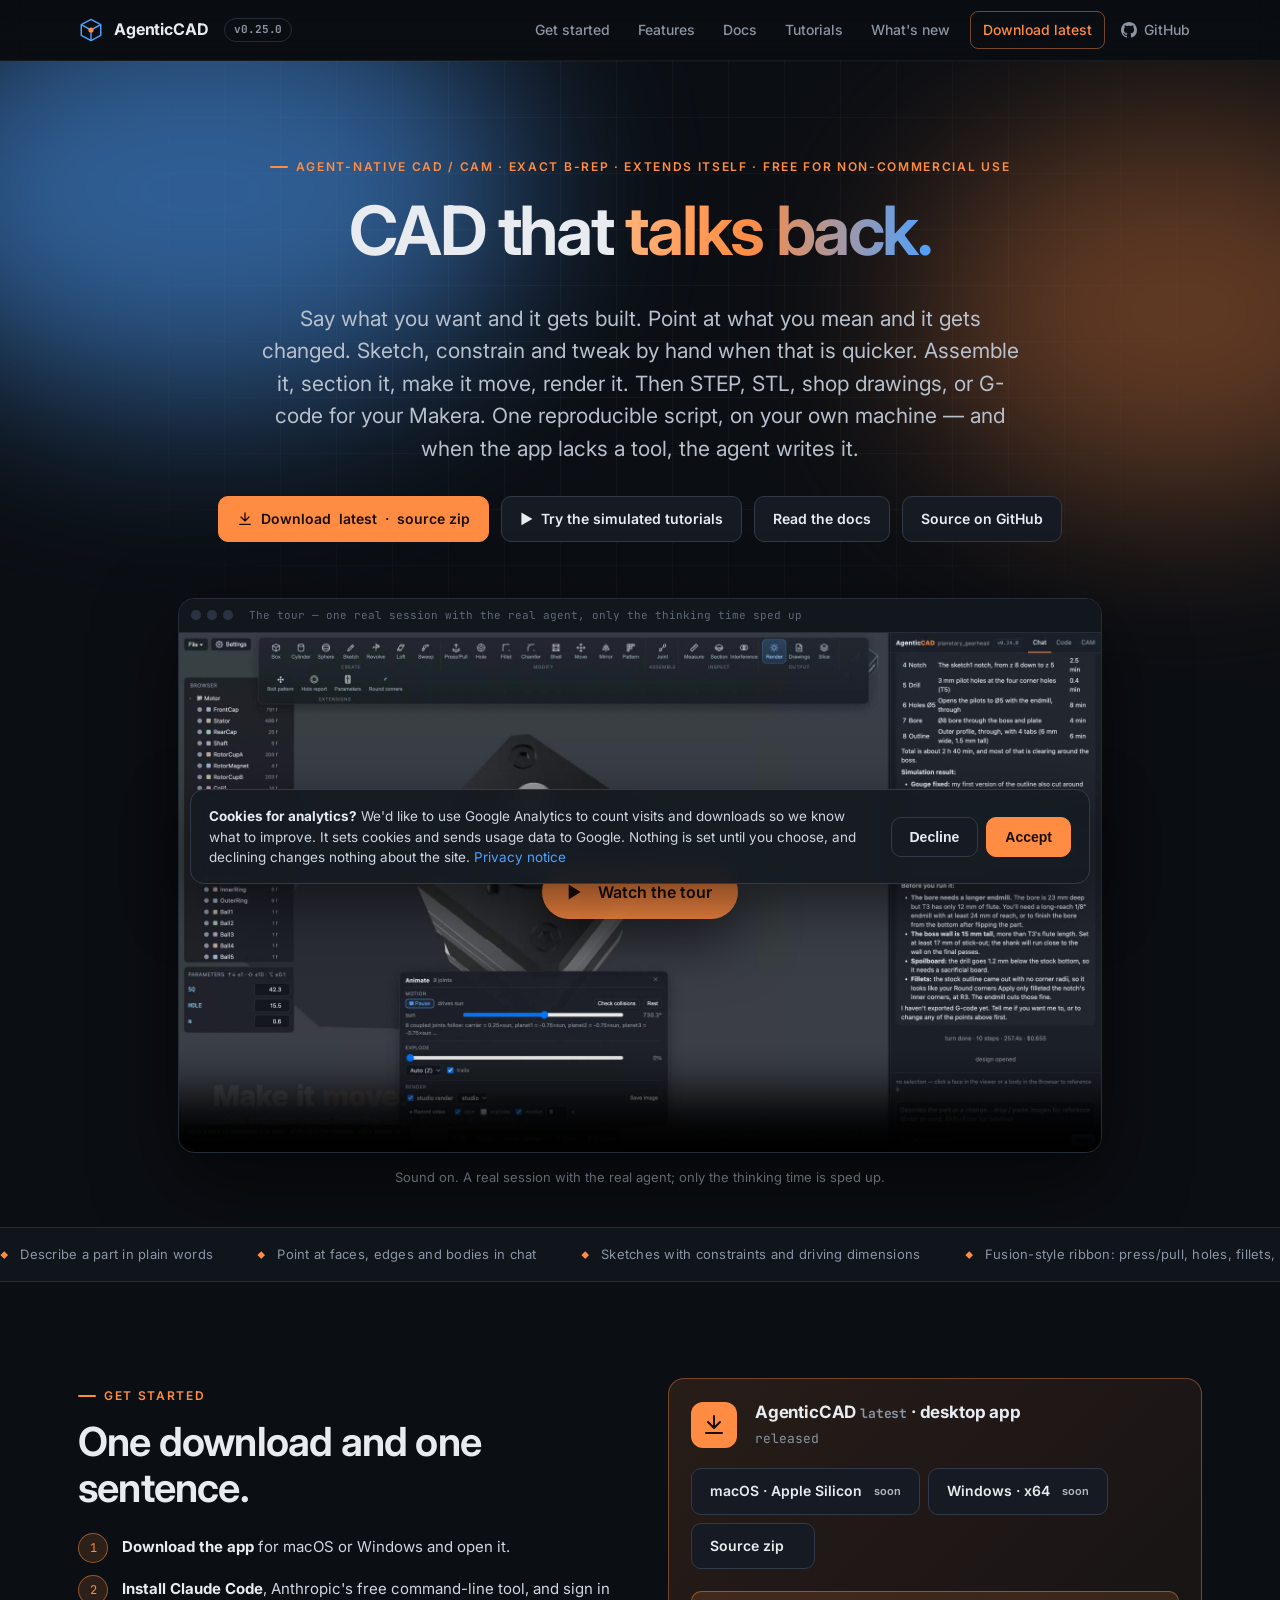
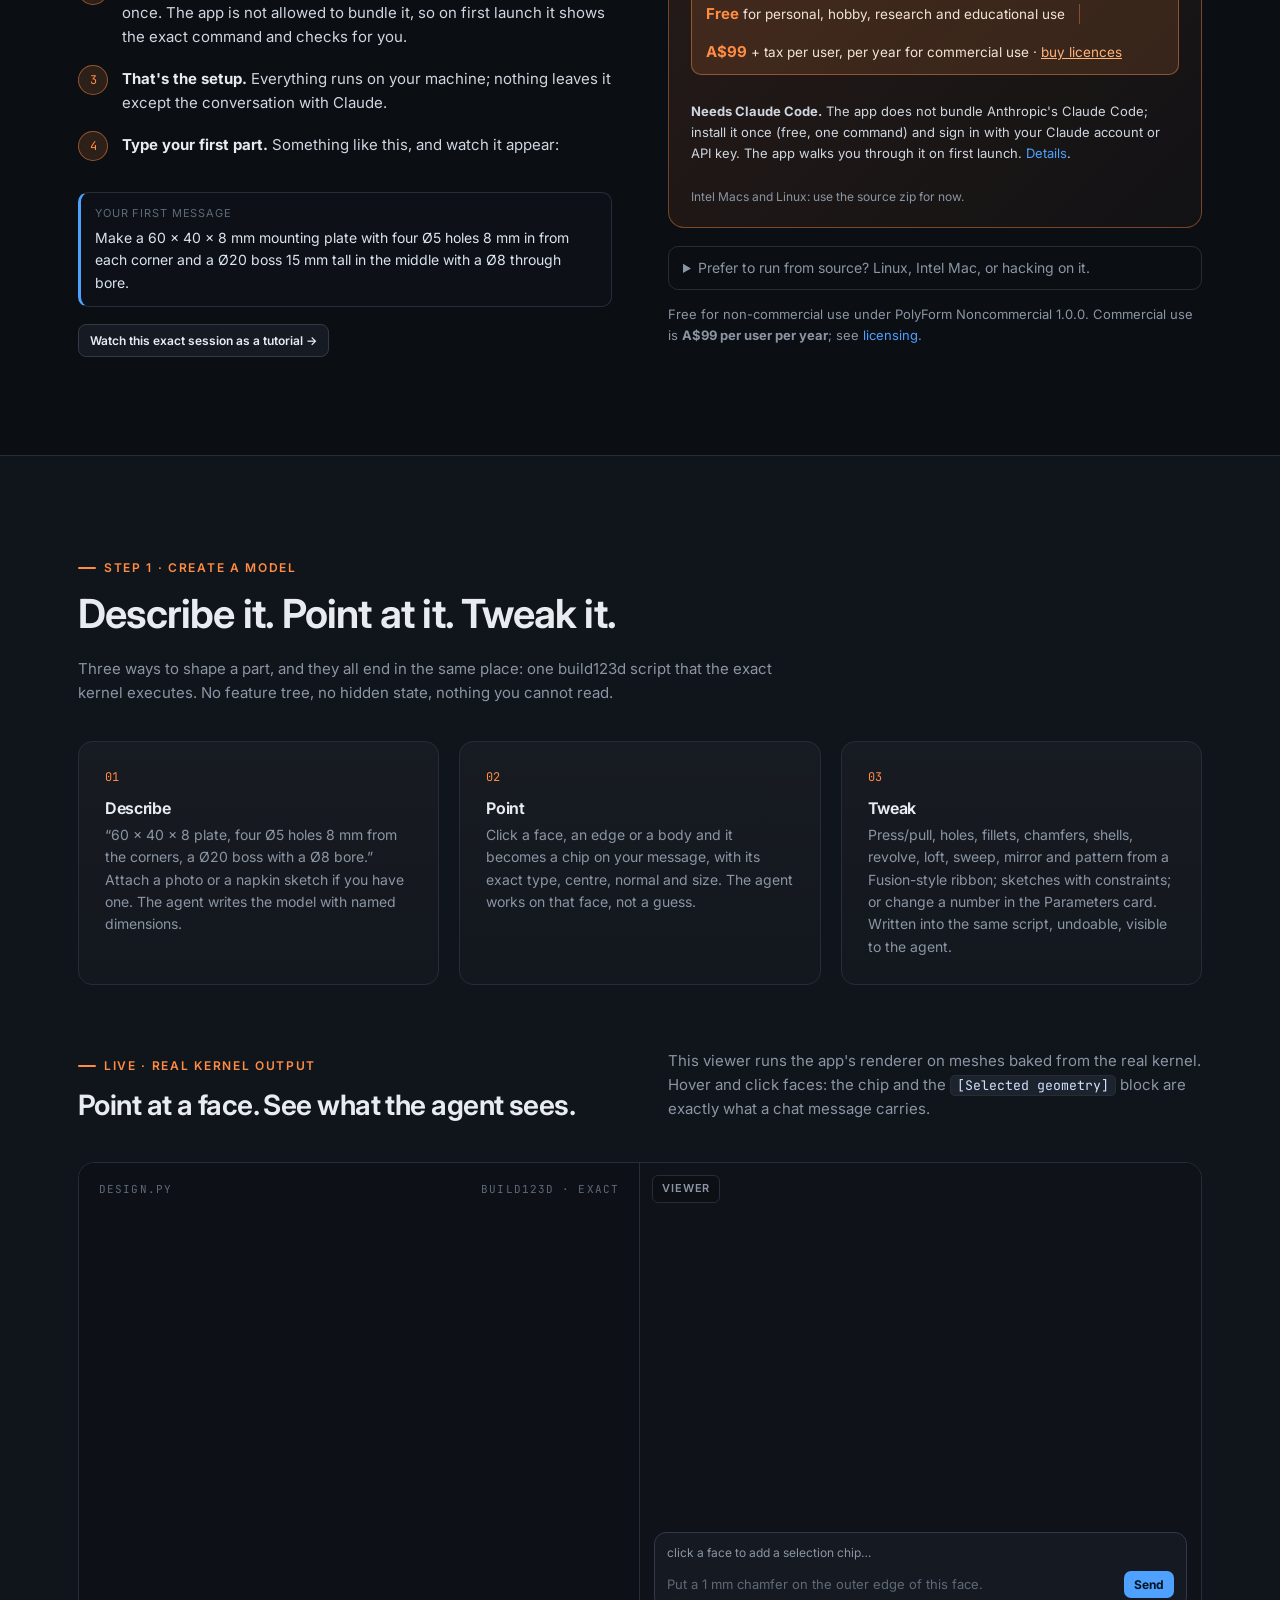
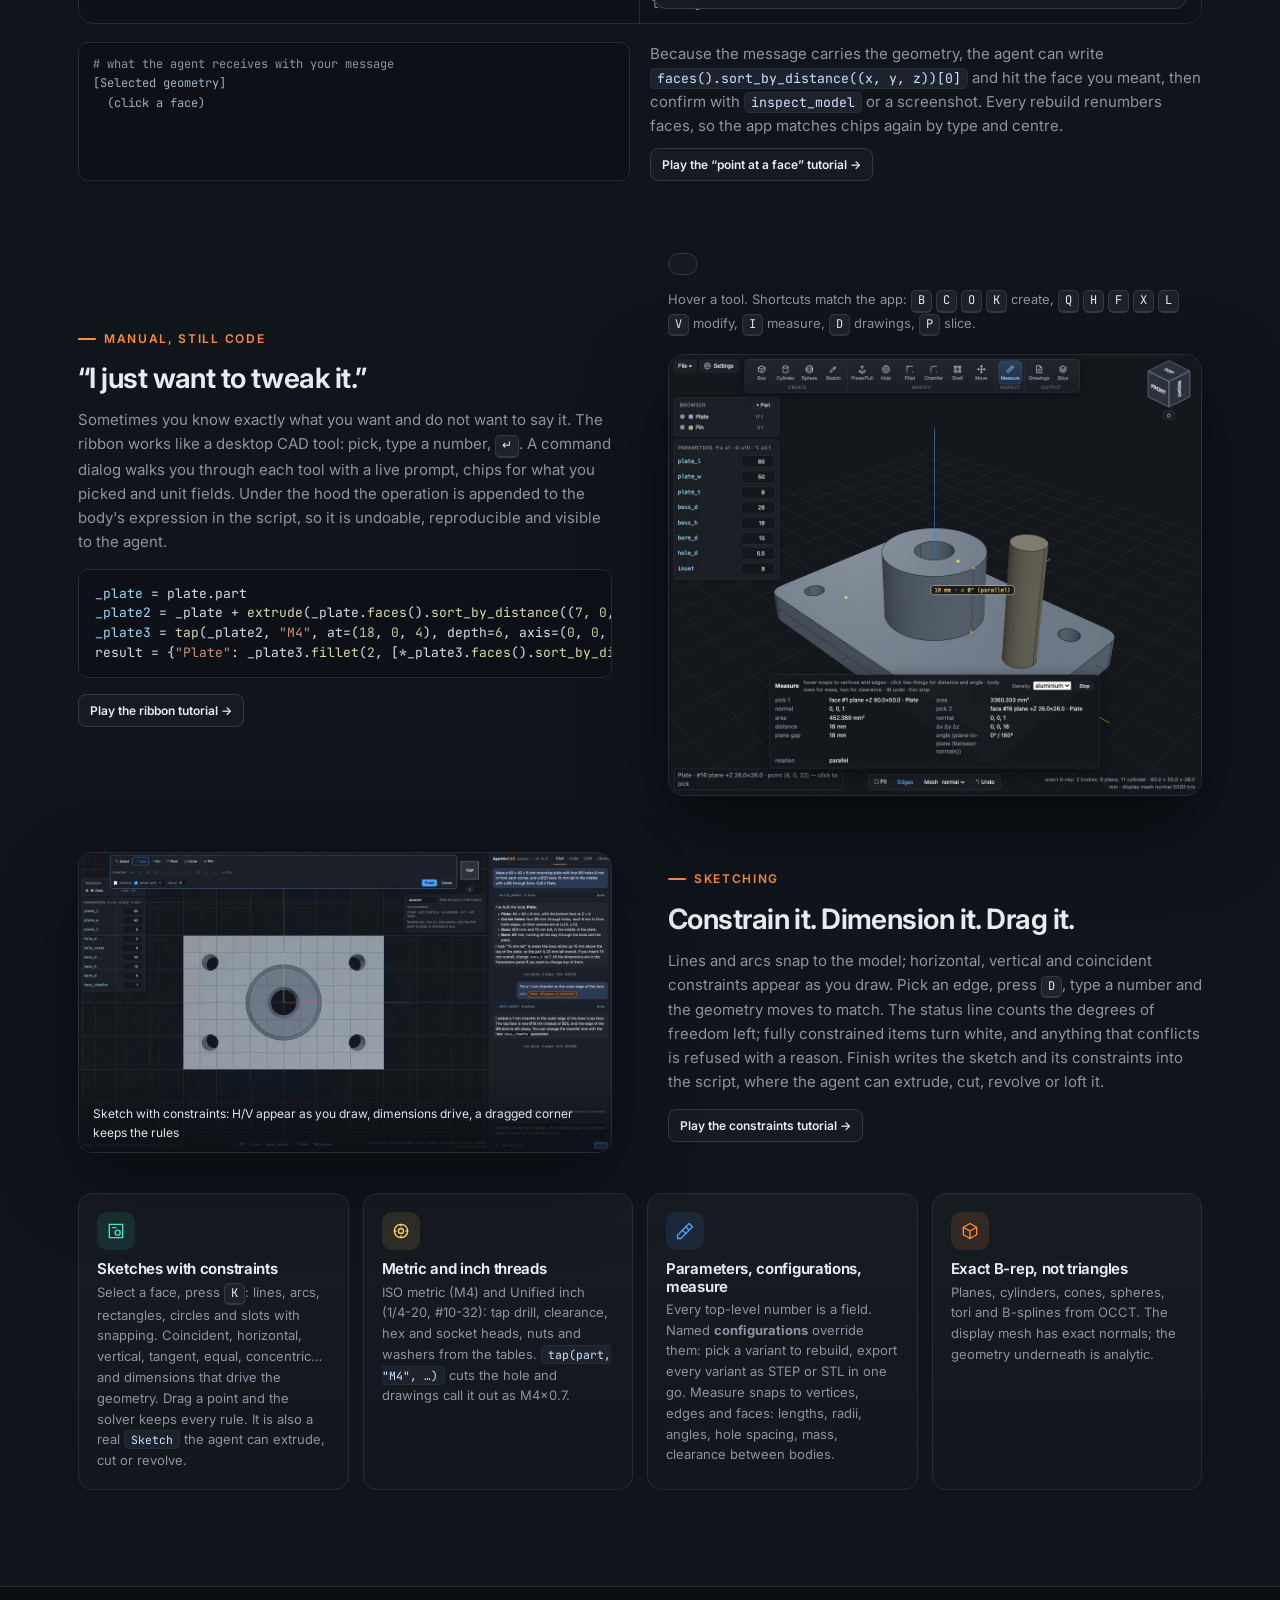
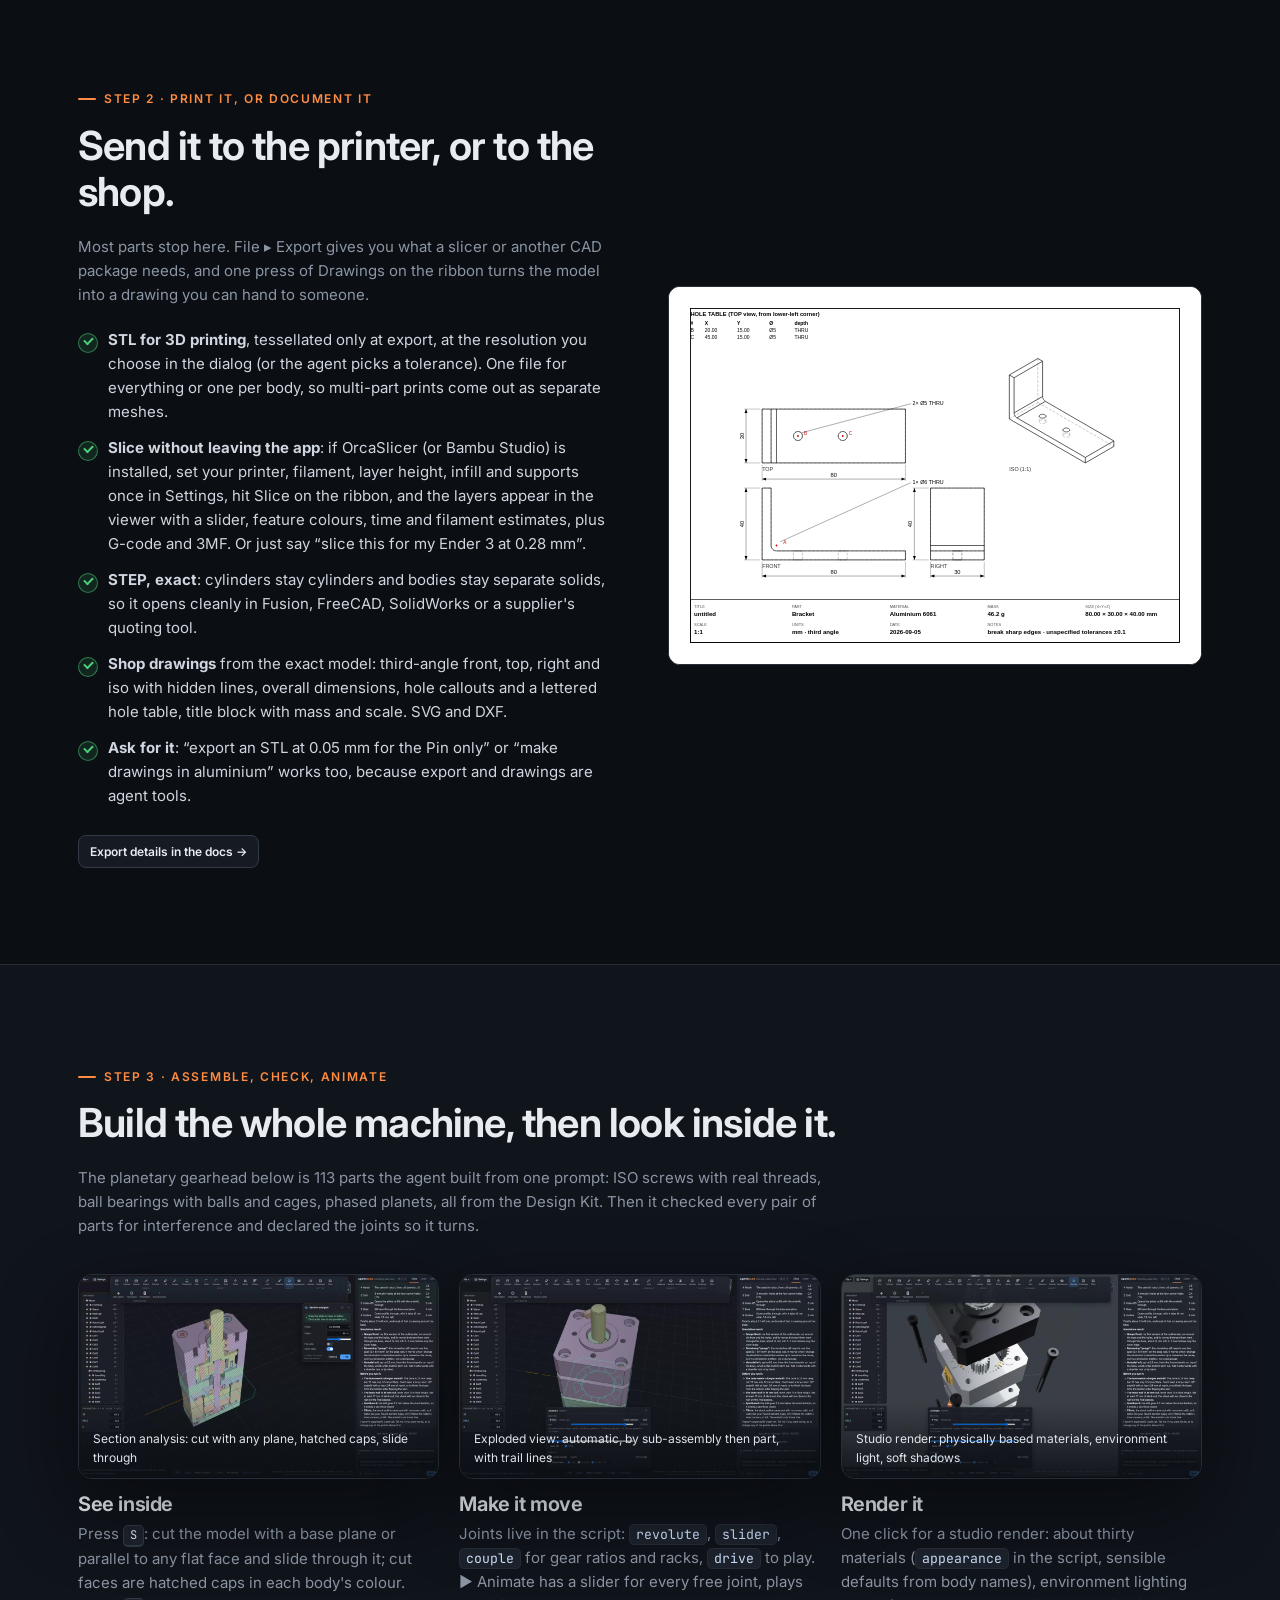
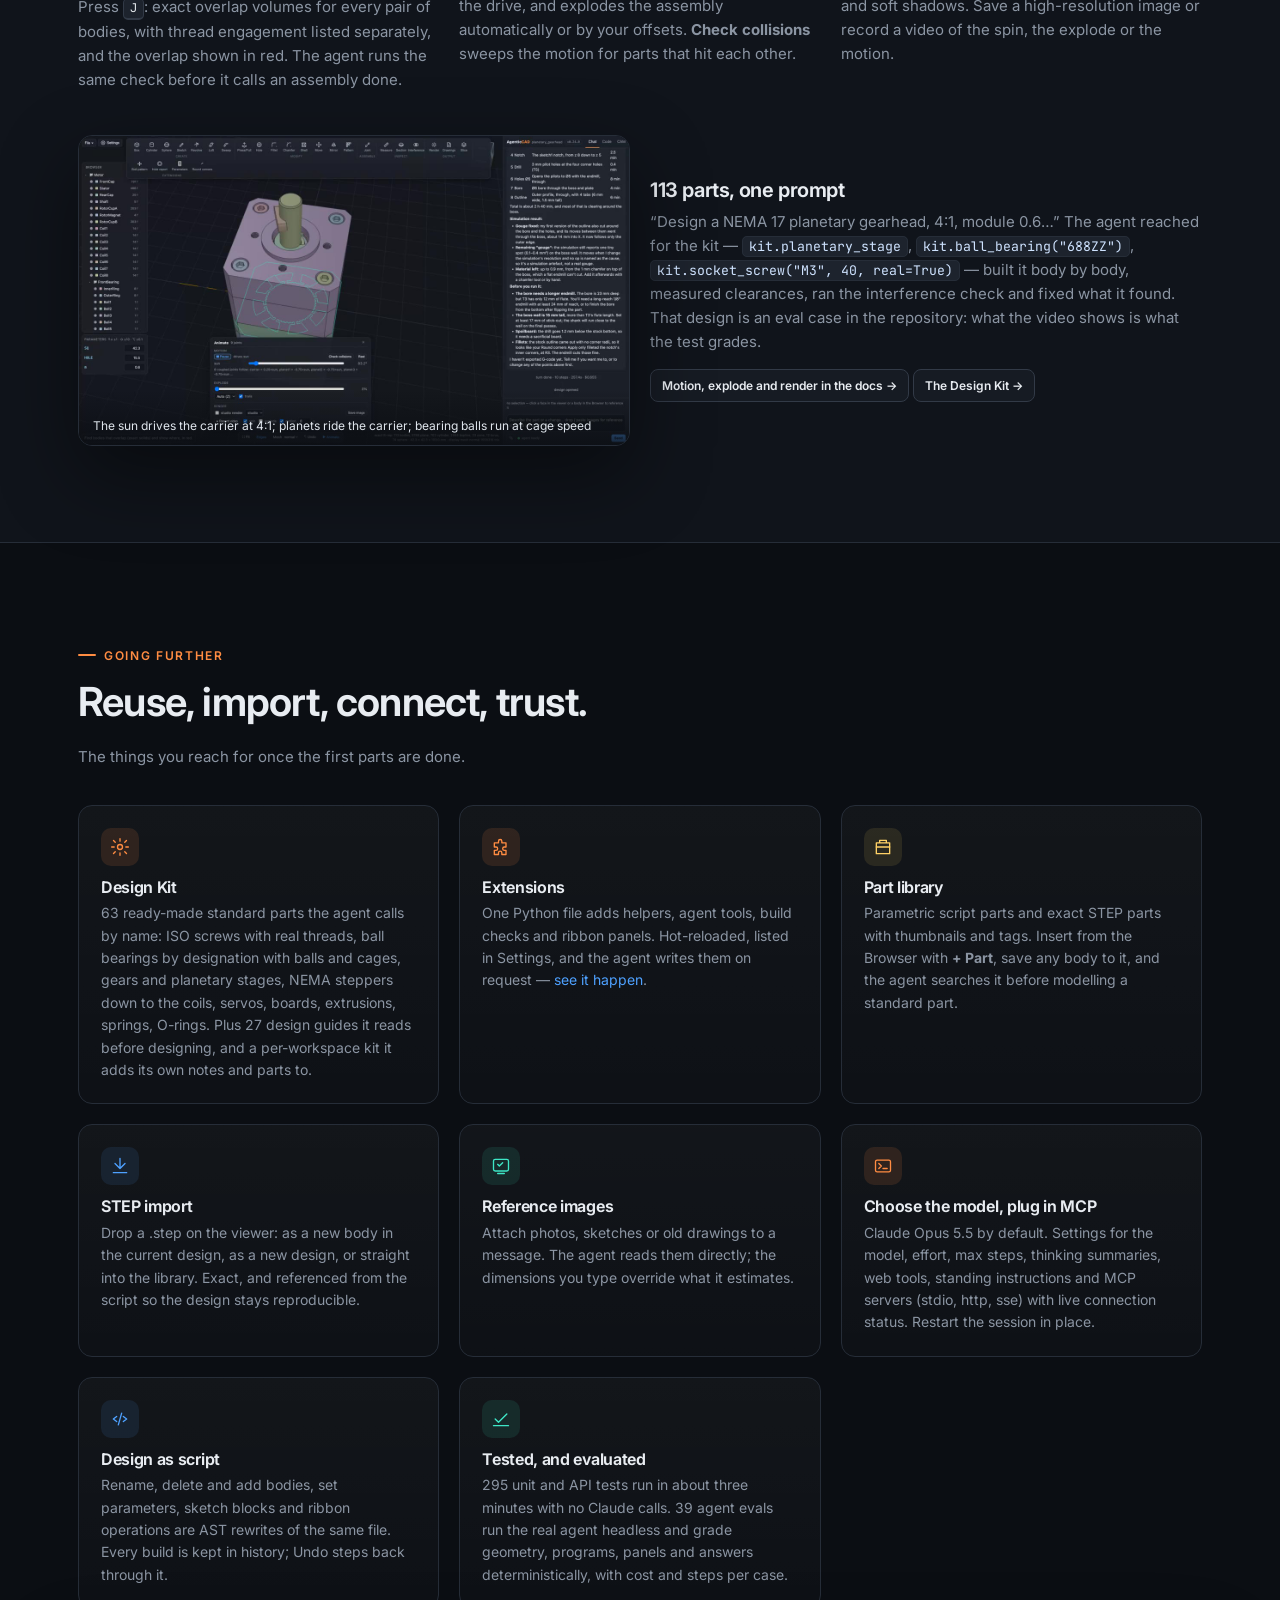
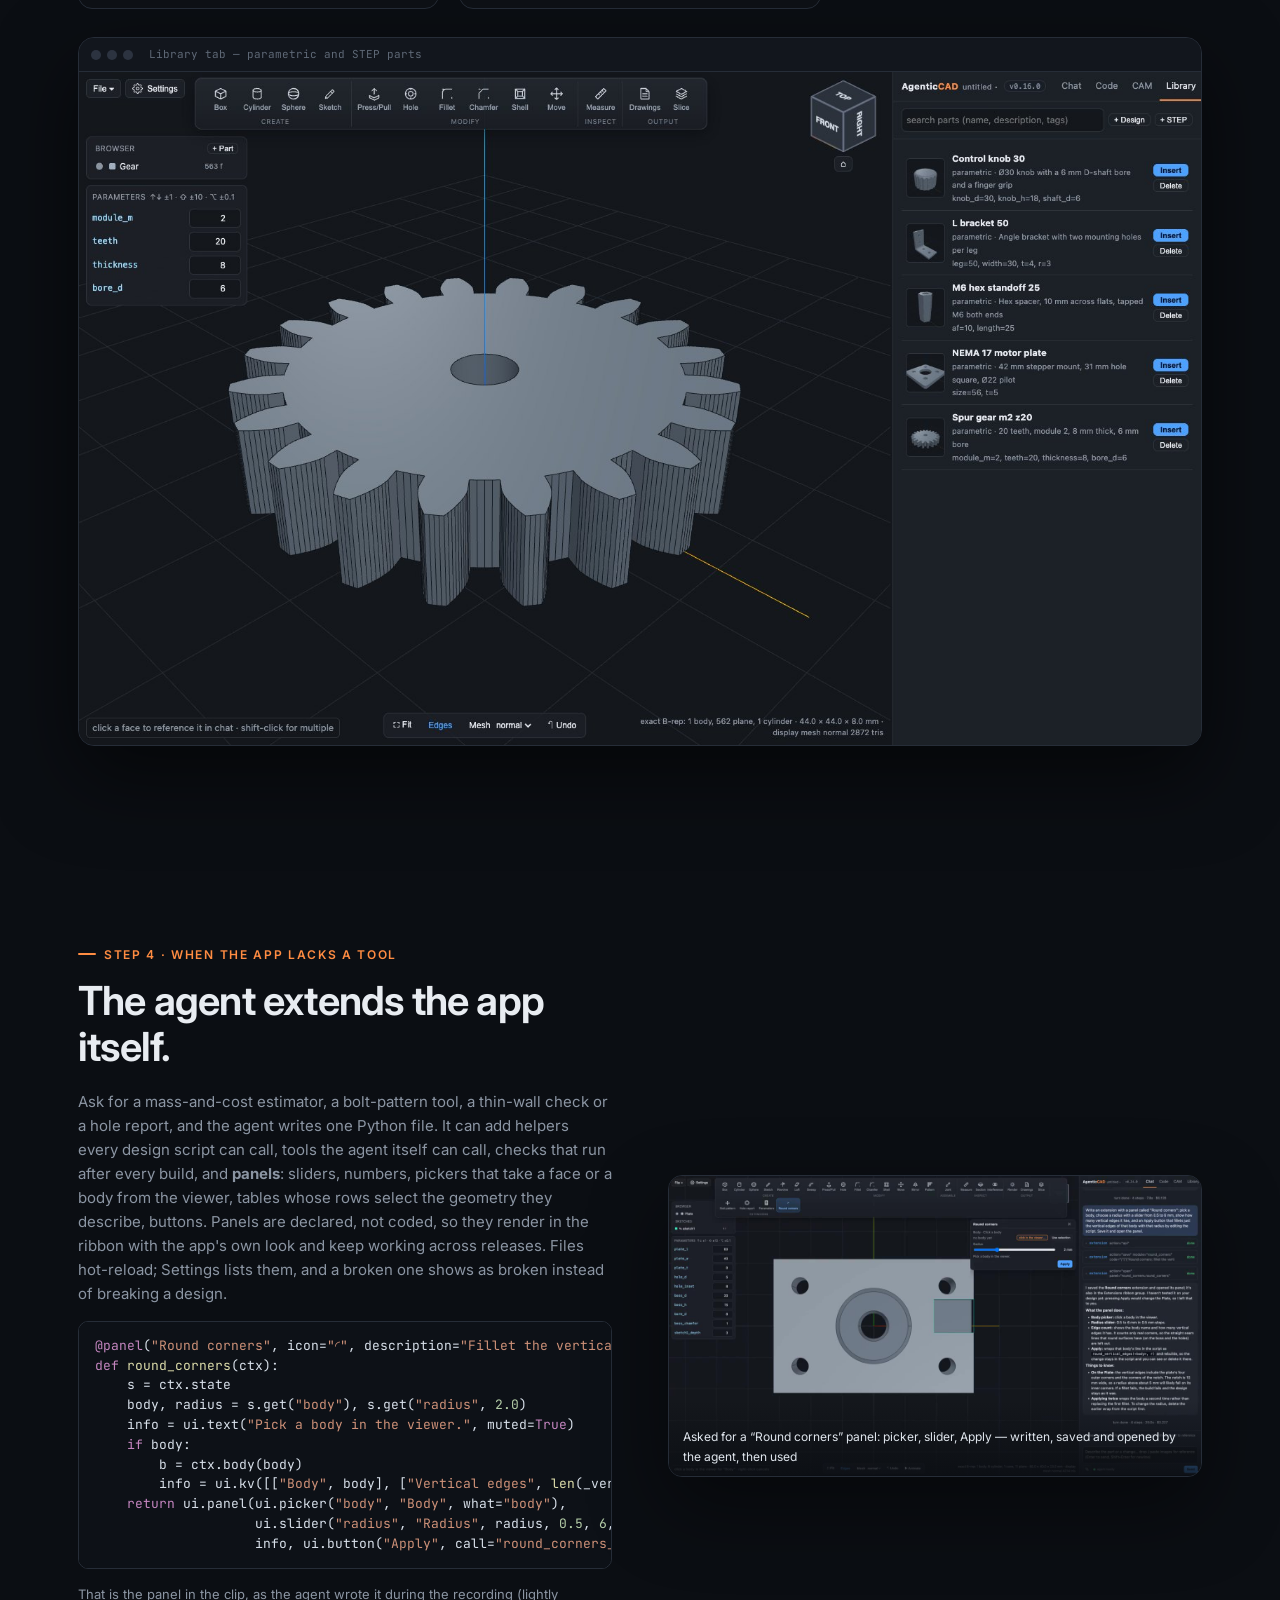
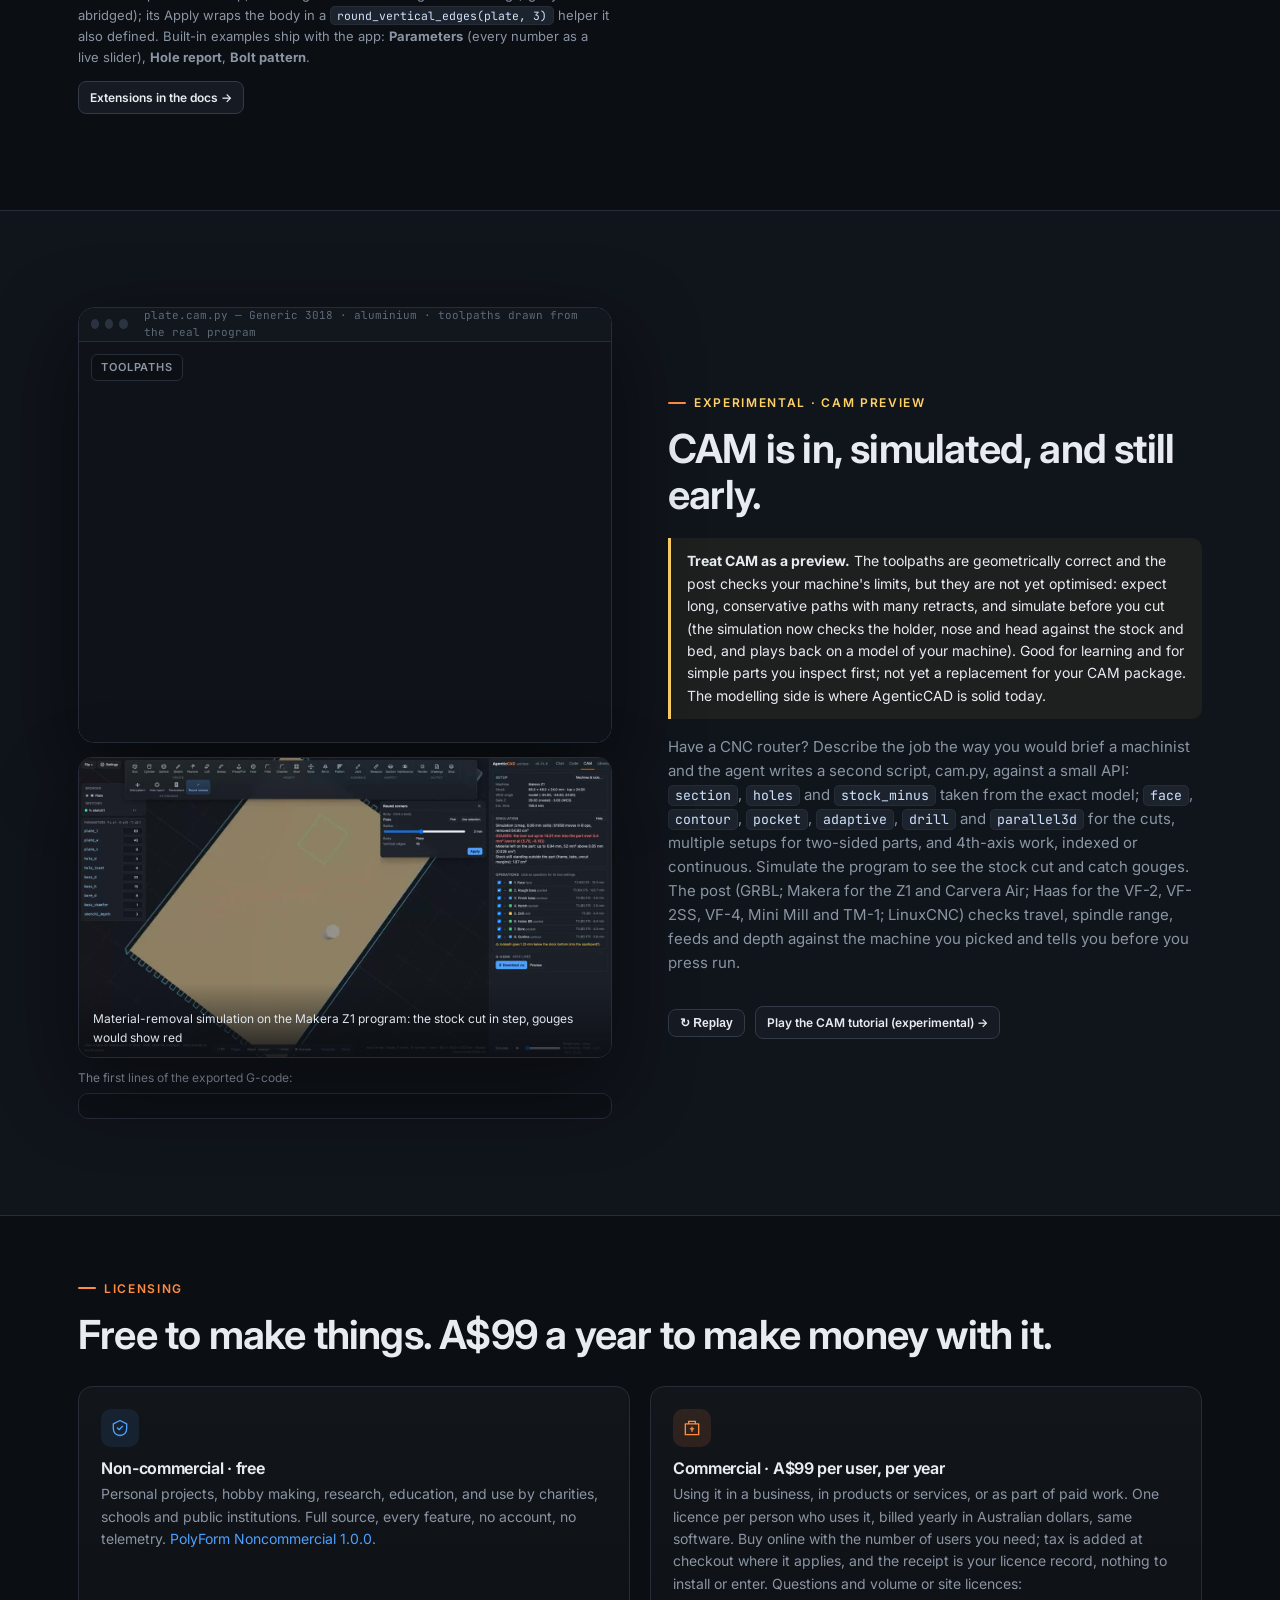
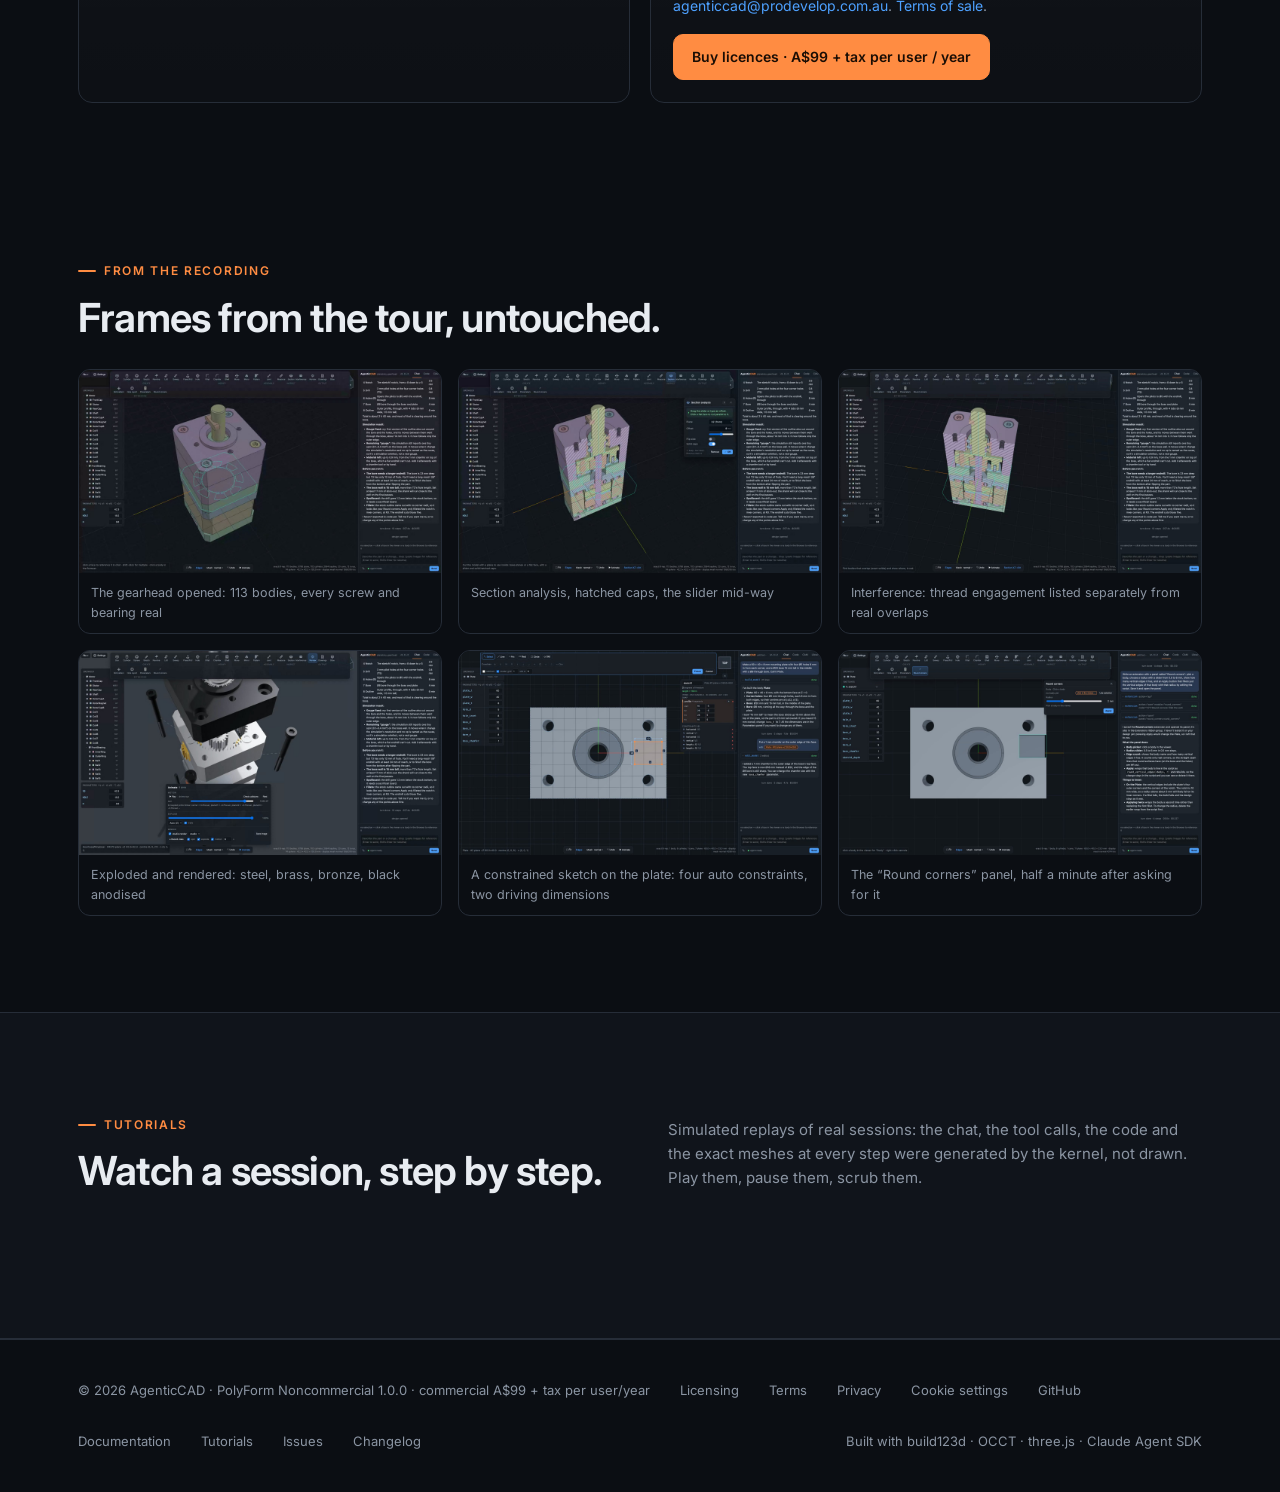
==== index.html @ 2bbf8b92 "Site: v0.26.0 machine view and collision checks Co-Authored-By: Claude Fable 5.1 <noreply@anthropic." ====
<!doctype html>
<html lang="en">
<head>
<meta charset="utf-8">
<meta name="viewport" content="width=device-width,initial-scale=1">
<title>AgenticCAD — agent-native CAD/CAM</title>
<meta name="description" content="Describe the part. A Claude agent writes build123d code, the exact OCCT kernel builds it, and the browser shows it live. Point at faces to steer it, tweak by hand with a Fusion-style ribbon, generate GRBL toolpaths, shop drawings, STEP and G-code.">
<meta property="og:title" content="AgenticCAD — agent-native CAD/CAM">
<meta property="og:description" content="CAD that talks back. An exact B-rep kernel, an agent that writes the model as code, and a viewer you can point at.">
<meta property="og:image" content="https://agenticcad.github.io/agenticcad/assets/img/promo-poster.jpg">
<link rel="icon" href="data:image/svg+xml,%3Csvg xmlns='http://www.w3.org/2000/svg' viewBox='0 0 32 32'%3E%3Cpath d='M16 3 28 9.5v13L16 29 4 22.5v-13L16 3Z' fill='none' stroke='%234ea1ff' stroke-width='2'/%3E%3Ccircle cx='16' cy='16' r='4' fill='%23ff8c42'/%3E%3C/svg%3E">
<link rel="preconnect" href="https://fonts.googleapis.com"><link rel="preconnect" href="https://fonts.gstatic.com" crossorigin>
<link href="https://fonts.googleapis.com/css2?family=Inter:wght@400;500;600;700;800&family=JetBrains+Mono:wght@400;500&display=swap" rel="stylesheet">
<link rel="stylesheet" href="assets/site.css?v=0.26.0">
<style>
  .hero{position:relative;padding:90px 0 40px;overflow:hidden}
  .hero .bgrid{position:absolute;inset:0;background-image:linear-gradient(rgba(255,255,255,.035) 1px,transparent 1px),linear-gradient(90deg,rgba(255,255,255,.035) 1px,transparent 1px);background-size:56px 56px;mask-image:radial-gradient(ellipse 70% 60% at 50% 20%,#000 30%,transparent 75%);-webkit-mask-image:radial-gradient(ellipse 70% 60% at 50% 20%,#000 30%,transparent 75%)}
  .hero .glow.a{width:640px;height:420px;left:-120px;top:-80px;background:#4ea1ff}
  .hero .glow.b{width:520px;height:380px;right:-160px;top:60px;background:#ff8c42;opacity:.35}
  .hero .wrap{position:relative;text-align:center;max-width:980px}
  .hero h1 span{background:linear-gradient(90deg,#ffb27a,#ff8c42 40%,#4ea1ff);-webkit-background-clip:text;background-clip:text;color:transparent}
  .hero .lead{font-size:clamp(17px,2vw,21px);color:#b7c0cc;max-width:760px;margin:18px auto 30px;line-height:1.55}
  .hero .cta{display:flex;gap:12px;justify-content:center;flex-wrap:wrap;margin-bottom:56px}
  .hero .frame{max-width:1120px;margin:0 auto;transform:perspective(1600px) rotateX(4deg);transform-origin:top}
  .hero .frame.video{transform:none}
  .frame video{display:block;width:100%;height:auto;background:#0b0e13}
  .frame .play{position:absolute;left:50%;top:calc(50% + 17px);transform:translate(-50%,-50%);display:flex;align-items:center;gap:12px;background:rgba(255,140,66,.96);color:#1a0d04;border:0;border-radius:999px;padding:14px 26px 14px 18px;font:600 16px Inter,sans-serif;cursor:pointer;box-shadow:0 20px 60px rgba(0,0,0,.6);transition:.2s}
  .frame .play:hover{transform:translate(-50%,-50%) scale(1.04);background:#ffa066}
  .frame .play svg{width:26px;height:26px;fill:currentColor}
  .frame.playing .play{display:none}
  .ticker{border-top:1px solid var(--line);border-bottom:1px solid var(--line);padding:16px 0;overflow:hidden;background:var(--bg2)}
  .ticker .track{display:flex;gap:44px;white-space:nowrap;animation:tick 42s linear infinite;width:max-content}
  .ticker span{font-size:13px;color:var(--muted);letter-spacing:.02em}
  .ticker span::before{content:"◆";color:var(--accent);font-size:8px;margin-right:12px;vertical-align:middle}
  @keyframes tick{to{transform:translateX(-50%)}}
  .how .card{padding:26px}
  .how .num{font-family:var(--mono);font-size:12px;color:var(--accent);margin-bottom:12px}
  .demo{display:grid;grid-template-columns:1fr 1fr;gap:0;border:1px solid var(--line);border-radius:16px;overflow:hidden;background:var(--bg2);min-height:460px}
  .demo .viewer{height:460px}
  .demo .code{background:#0d1117;padding:18px 20px;font-family:var(--mono);font-size:12.5px;line-height:1.6;overflow:auto;border-right:1px solid var(--line);position:relative}
  .demo .code .ttl{font-size:11px;color:var(--dim);letter-spacing:.1em;text-transform:uppercase;margin-bottom:10px;display:flex;justify-content:space-between}
  .demo .code pre{background:none;border:0;padding:0;margin:0;white-space:pre}
  .demo .line{display:block;padding:0 6px;margin:0 -6px;border-radius:4px;transition:background .3s}
  .demo .line.lit{background:rgba(255,140,66,.16)}
  .askbox{position:absolute;left:14px;right:14px;bottom:14px;background:rgba(22,27,35,.92);border:1px solid var(--line2);border-radius:12px;padding:10px 12px;backdrop-filter:blur(8px)}
  .askbox .chips{display:flex;gap:6px;flex-wrap:wrap;min-height:22px;margin-bottom:6px}
  .askbox .in{display:flex;gap:8px;align-items:center;color:var(--dim);font-size:13px}
  .askbox .in span{flex:1}
  .askbox .in b{background:var(--blue);color:#06131f;border-radius:7px;padding:4px 10px;font-size:12px}
  .seen{background:#0d1117;border:1px solid var(--line);border-radius:10px;padding:12px 14px;font-family:var(--mono);font-size:12px;color:#9fb0c2;white-space:pre-wrap;min-height:120px}
  .seen .k{color:var(--muted)}
  .caml{display:flex;flex-direction:column;gap:8px}
  .caml .op{display:flex;align-items:center;gap:10px;padding:8px 10px;border:1px solid var(--line);border-radius:9px;font-size:13px;background:rgba(255,255,255,.02)}
  .caml .op i{width:10px;height:10px;border-radius:3px;display:block}
  .caml .op span{flex:1}.caml .op em{font-style:normal;color:var(--muted);font-family:var(--mono);font-size:11px}
  .gc{font-family:var(--mono);font-size:11.5px;line-height:1.5;background:#0d1117;border:1px solid var(--line);border-radius:10px;padding:12px 14px;color:#c9d1d9;white-space:pre;overflow:auto;max-height:230px}
  .drawing{background:#fff;border-radius:12px;overflow:hidden;border:1px solid var(--line)}
  .drawing img,.drawing object{display:block;width:100%}
  .tut{display:block;color:var(--text);border:1px solid var(--line);border-radius:14px;padding:20px;background:linear-gradient(180deg,rgba(255,255,255,.03),rgba(255,255,255,.01));transition:.15s}
  .tut:hover{border-color:#3f4959;transform:translateY(-2px);text-decoration:none}
  .tut .m{font-family:var(--mono);font-size:11px;color:var(--accent)}
  .tut h3{font-size:16px;margin:8px 0 6px}
  .tut p{color:var(--muted);font-size:13.5px;margin:0}
  .stats{display:flex;gap:40px;flex-wrap:wrap;margin-top:28px}
  .stats div b{display:block;font-size:30px;font-weight:700;letter-spacing:-.03em}
  .stats div span{color:var(--muted);font-size:13px}
  .install pre{font-size:13.5px}
  @media(max-width:900px){.demo{grid-template-columns:1fr}.demo .code{border-right:0;border-bottom:1px solid var(--line);max-height:280px}}
  .split>*,.demo>*{min-width:0}
  .viewer{position:relative}.viewer canvas{position:absolute;inset:0}
  .steps{counter-reset:s;list-style:none;padding:0;margin:0 0 1.4em}
  .steps li{position:relative;padding:4px 0 14px 44px;color:#cfd6df}
  .steps li::before{counter-increment:s;content:counter(s);position:absolute;left:0;top:2px;width:28px;height:28px;border-radius:50%;background:rgba(255,140,66,.14);border:1px solid rgba(255,140,66,.5);color:var(--accent);font-family:var(--mono);font-size:12px;display:grid;place-items:center}
  .steps li b{color:var(--text)}
  .prompt{background:#0d1117;border:1px solid var(--line);border-left:3px solid var(--blue);border-radius:10px;padding:12px 14px;font-size:14px;color:#dbe3ec;margin:0 0 1.2em}
  details.src{border:1px solid var(--line);border-radius:10px;padding:10px 14px;margin-top:4px}details.src summary{cursor:pointer;color:var(--muted);font-size:14px}details.src[open] summary{margin-bottom:8px;color:var(--text)}
  .prompt small{display:block;color:var(--dim);font-size:11px;letter-spacing:.08em;text-transform:uppercase;margin-bottom:4px}
  .mini{display:grid;grid-template-columns:repeat(4,1fr);gap:14px;margin-top:40px}
  .mini .card{padding:18px}.mini .card h3{font-size:15px;margin:10px 0 4px}.mini .card p{font-size:13px}
  @media(max-width:900px){.mini{grid-template-columns:repeat(2,1fr)}}@media(max-width:600px){.mini{grid-template-columns:1fr}}
</style>
</head>
<body>
<script type="module">import { nav } from './assets/nav.js'; nav('', 'home');</script>

<section class="hero">
  <div class="bgrid"></div><div class="glow a"></div><div class="glow b"></div>
  <div class="wrap">
    <div class="eyebrow" style="justify-content:center">Agent-native CAD / CAM · exact B-rep · extends itself · free for non-commercial use</div>
    <h1>CAD that <span>talks back.</span></h1>
    <p class="lead">Say what you want and it gets built. Point at what you mean and it gets changed. Sketch, constrain and tweak by hand when that is quicker. Assemble it, section it, make it move, render it. Then STEP, STL, shop drawings, or G-code for your Makera. One reproducible script, on your own machine — and when the app lacks a tool, the agent writes it.</p>
    <div class="cta">
      <a class="btn primary" href="#download" data-dl><svg viewBox="0 0 24 24" fill="none" stroke="currentColor" stroke-width="2" stroke-linecap="round" stroke-linejoin="round"><path d="M12 3v12M6 9l6 6 6-6M4 20h16"/></svg>Download <span data-dl-ver>latest</span> · <span data-dl-label>desktop app</span></a>
      <a class="btn" href="tutorials/">▶&nbsp; Try the simulated tutorials</a>
      <a class="btn" href="docs/">Read the docs</a>
      <a class="btn" href="https://github.com/agenticcad/agenticcad">Source on GitHub</a>
    </div>
    <div class="frame video"><div class="bar"><i></i><i></i><i></i><span>The tour — one real session with the real agent, only the thinking time sped up</span></div>
      <video id="promo" controls playsinline preload="metadata" poster="assets/img/promo-poster.jpg?v=4" width="1920" height="1080"><source src="assets/video/agenticcad-promo-1080p.mp4?v=4" type="video/mp4">Your browser can't play this video. <a href="assets/video/agenticcad-promo-1080p.mp4">Download it</a> instead.</video>
      <button class="play" id="promo-play" aria-label="Play the tour"><svg viewBox="0 0 24 24"><path d="M8 5v14l11-7z"/></svg><span>Watch the tour</span></button>
    </div>
    <p class="muted" style="font-size:13px;margin:14px 0 0">Sound on. A real session with the real agent; only the thinking time is sped up.</p>
  </div>
</section>

<div class="ticker"><div class="track">
  <span>Describe a part in plain words</span><span>Point at faces, edges and bodies in chat</span><span>Sketches with constraints and driving dimensions</span><span>Fusion-style ribbon: press/pull, holes, fillets, revolve, loft, sweep, mirror, pattern</span><span>Design Kit: screws, bearings, gears, motors by name</span><span>Joints, gear ratios, exploded views, studio render</span><span>Section analysis and interference check</span><span>ISO and inch threads · mm or inches</span><span>Exact STEP, STL, shop drawings</span><span>Slice with your OrcaSlicer</span><span>Experimental CAM with simulation, setups and 4th axis · Makera, Haas and LinuxCNC posts</span><span>Extensions: the agent adds tools and panels to the app</span><span>Unit tests and graded agent evals</span>
  <span>Describe a part in plain words</span><span>Point at faces, edges and bodies in chat</span><span>Sketches with constraints and driving dimensions</span><span>Fusion-style ribbon: press/pull, holes, fillets, revolve, loft, sweep, mirror, pattern</span><span>Design Kit: screws, bearings, gears, motors by name</span><span>Joints, gear ratios, exploded views, studio render</span><span>Section analysis and interference check</span><span>ISO and inch threads · mm or inches</span><span>Exact STEP, STL, shop drawings</span><span>Slice with your OrcaSlicer</span><span>Experimental CAM with simulation, setups and 4th axis · Makera, Haas and LinuxCNC posts</span><span>Extensions: the agent adds tools and panels to the app</span><span>Unit tests and graded agent evals</span>
</div></div>

<section id="start" class="install">
  <div class="wrap">
    <div class="split">
      <div>
        <div class="eyebrow">Get started</div>
        <h2 id="download">One download and one sentence.</h2>
        <ol class="steps">
          <li><b>Download the app</b> for macOS or Windows and open it.</li>
          <li><b>Install Claude Code</b>, Anthropic's free command-line tool, and sign in once. The app is not allowed to bundle it, so on first launch it shows the exact command and checks for you.</li>
          <li><b>That's the setup.</b> Everything runs on your machine; nothing leaves it except the conversation with Claude.</li>
          <li><b>Type your first part.</b> Something like this, and watch it appear:</li>
        </ol>
        <div class="prompt"><small>your first message</small>Make a 60 × 40 × 8 mm mounting plate with four Ø5 holes 8 mm in from each corner and a Ø20 boss 15 mm tall in the middle with a Ø8 through bore.</div>
        <a class="btn small" href="tutorials/?t=first-part">Watch this exact session as a tutorial →</a>
      </div>
      <div>
        <div class="dlbox" style="flex-wrap:wrap">
          <div class="ico"><svg viewBox="0 0 24 24"><path d="M12 3v12M6 9l6 6 6-6M4 20h16"/></svg></div>
          <div class="txt"><b>AgenticCAD <span data-dl-ver>latest</span> · desktop app</b><span>released <span data-dl-date></span> <span data-dl-count></span></span></div>
          <div class="dlrow">
            <a class="btn primary" href="https://github.com/agenticcad/agenticcad/releases/latest" data-dl="mac">macOS · Apple Silicon <small data-dl-asset-size></small></a>
            <a class="btn primary" href="https://github.com/agenticcad/agenticcad/releases/latest" data-dl="win">Windows · x64 <small data-dl-asset-size></small></a>
            <a class="btn" href="https://github.com/agenticcad/agenticcad/releases/latest" data-dl="src">Source zip <small data-dl-asset-size></small></a>
          </div>
          <div class="dlprice"><div><b>Free</b> for personal, hobby, research and educational use</div><div class="sep"></div><div><b>A$99</b> + tax per user, per year for commercial use · <a href="https://buy.stripe.com/5kQ6oA7Pa8sf4cV2hg3Nm01" target="_blank" rel="noopener" data-buy="download-box">buy licences</a></div></div>
          <p class="dlnote"><b>Needs Claude Code.</b> The app does not bundle Anthropic's Claude Code; install it once (free, one command) and sign in with your Claude account or API key. The app walks you through it on first launch. <a href="docs/#desktop">Details</a>.</p>
          <p class="dlnote muted"><span data-dl-note="mac"></span> <span data-dl-note="win"></span> Intel Macs and Linux: use the source zip for now.</p>
        </div>
        <details class="src"><summary>Prefer to run from source? Linux, Intel Mac, or hacking on it.</summary>
<pre><code><span class="hl-c"># any platform with Python 3.12, inside the unzipped source zip or a clone of github.com/agenticcad/agenticcad</span>
python3 -m venv .venv &amp;&amp; .venv/bin/pip install -r requirements.txt
.venv/bin/python server.py        <span class="hl-c"># then open the address it prints in your browser</span></code></pre>
          <p class="muted" style="font-size:13px;margin:8px 0 0">Same app, same Claude Code requirement. All releases: <a href="https://github.com/agenticcad/agenticcad/releases">github.com/agenticcad/agenticcad/releases</a>.</p>
        </details>
        <p class="muted" style="font-size:13px;margin-top:14px">Free for non-commercial use under PolyForm Noncommercial 1.0.0. Commercial use is <b>A$99 per user per year</b>; see <a href="#licence">licensing</a>.</p>
      </div>
    </div>
  </div>
</section>

<section class="how" id="create" style="background:var(--bg2);border-top:1px solid var(--line);border-bottom:1px solid var(--line)">
  <div class="wrap">
    <div class="eyebrow">Step 1 · Create a model</div>
    <h2>Describe it. Point at it. Tweak it.</h2>
    <p class="muted" style="max-width:720px">Three ways to shape a part, and they all end in the same place: one build123d script that the exact kernel executes. No feature tree, no hidden state, nothing you cannot read.</p>
    <div class="grid g3" style="margin-top:36px" id="features">
      <div class="card reveal"><div class="num">01</div><h3>Describe</h3><p>“60 × 40 × 8 plate, four Ø5 holes 8 mm from the corners, a Ø20 boss with a Ø8 bore.” Attach a photo or a napkin sketch if you have one. The agent writes the model with named dimensions.</p></div>
      <div class="card reveal" style="transition-delay:.1s"><div class="num">02</div><h3>Point</h3><p>Click a face, an edge or a body and it becomes a chip on your message, with its exact type, centre, normal and size. The agent works on that face, not a guess.</p></div>
      <div class="card reveal" style="transition-delay:.2s"><div class="num">03</div><h3>Tweak</h3><p>Press/pull, holes, fillets, chamfers, shells, revolve, loft, sweep, mirror and pattern from a Fusion-style ribbon; sketches with constraints; or change a number in the Parameters card. Written into the same script, undoable, visible to the agent.</p></div>
    </div>

    <div class="split" style="margin:64px 0 26px">
      <div><div class="eyebrow">Live · real kernel output</div><h2 style="font-size:28px">Point at a face. See what the agent sees.</h2></div>
      <p class="muted">This viewer runs the app's renderer on meshes baked from the real kernel. Hover and click faces: the chip and the <code>[Selected geometry]</code> block are exactly what a chat message carries.</p>
    </div>
    <div class="demo reveal">
      <div class="code"><div class="ttl"><span>design.py</span><span>build123d · exact</span></div><pre id="demo-code"></pre></div>
      <div class="viewer" id="demo-viewer"><div class="tag">Viewer</div><div class="hud" id="demo-hud">loading…</div>
        <div class="askbox"><div class="chips" id="demo-chips"><span class="muted" style="font-size:12px">click a face to add a selection chip…</span></div><div class="in"><span>Put a 1 mm chamfer on the outer edge of this face.</span><b>Send</b></div></div>
      </div>
    </div>
    <div class="grid g2" style="margin-top:18px">
      <div class="seen" id="demo-seen"><span class="k"># what the agent receives with your message</span>
[Selected geometry]
  (click a face)</div>
      <div><p class="muted" style="margin:0 0 10px">Because the message carries the geometry, the agent can write <code>faces().sort_by_distance((x, y, z))[0]</code> and hit the face you meant, then confirm with <code>inspect_model</code> or a screenshot. Every rebuild renumbers faces, so the app matches chips again by type and centre.</p><a class="btn small" href="tutorials/?t=select-face">Play the “point at a face” tutorial →</a></div>
    </div>

    <div class="split" style="margin-top:72px">
      <div>
        <div class="eyebrow">Manual, still code</div>
        <h2 style="font-size:28px">“I just want to tweak it.”</h2>
        <p class="muted">Sometimes you know exactly what you want and do not want to say it. The ribbon works like a desktop CAD tool: pick, type a number, <kbd>↵</kbd>. A command dialog walks you through each tool with a live prompt, chips for what you picked and unit fields. Under the hood the operation is appended to the body's expression in the script, so it is undoable, reproducible and visible to the agent.</p>
        <pre><code><span class="hl-v">_plate</span> = plate.part
<span class="hl-v">_plate2</span> = _plate + <span class="hl-f">extrude</span>(_plate.<span class="hl-f">faces</span>().<span class="hl-f">sort_by_distance</span>((<span class="hl-n">7</span>, <span class="hl-n">0</span>, <span class="hl-n">19</span>))[<span class="hl-n">0</span>], amount=<span class="hl-n">5</span>, dir=(<span class="hl-n">0</span>, <span class="hl-n">0</span>, <span class="hl-n">1</span>))
<span class="hl-v">_plate3</span> = <span class="hl-f">tap</span>(_plate2, <span class="hl-s">"M4"</span>, at=(<span class="hl-n">18</span>, <span class="hl-n">0</span>, <span class="hl-n">4</span>), depth=<span class="hl-n">6</span>, axis=(<span class="hl-n">0</span>, <span class="hl-n">0</span>, <span class="hl-n">-1</span>))
result = {<span class="hl-s">"Plate"</span>: _plate3.<span class="hl-f">fillet</span>(<span class="hl-n">2</span>, [*_plate3.<span class="hl-f">faces</span>().<span class="hl-f">sort_by_distance</span>((<span class="hl-n">7</span>, <span class="hl-n">0</span>, <span class="hl-n">24</span>))[<span class="hl-n">0</span>].<span class="hl-f">edges</span>()])}</code></pre>
        <a class="btn small" href="tutorials/?t=ribbon">Play the ribbon tutorial →</a>
      </div>
      <div class="reveal">
        <div class="ribbon" id="ribbon-demo"></div>
        <p class="muted" style="font-size:13px;margin-top:14px">Hover a tool. Shortcuts match the app: <kbd>B</kbd> <kbd>C</kbd> <kbd>O</kbd> <kbd>K</kbd> create, <kbd>Q</kbd> <kbd>H</kbd> <kbd>F</kbd> <kbd>X</kbd> <kbd>L</kbd> <kbd>V</kbd> modify, <kbd>I</kbd> measure, <kbd>D</kbd> drawings, <kbd>P</kbd> slice.</p>
        <div class="frame" style="margin-top:18px"><img src="assets/img/params-measure.jpg" alt="The Parameters card under the Browser and a live measurement between two faces" loading="lazy"></div>
      </div>
    </div>

    <div class="split" style="margin-top:56px;align-items:center">
      <div class="reveal"><div class="clip"><video autoplay muted loop playsinline preload="none" poster="assets/img/clips/sketch.jpg" data-src="assets/video/clips/sketch.mp4?v=4"></video><span>Sketch with constraints: H/V appear as you draw, dimensions drive, a dragged corner keeps the rules</span></div></div>
      <div><div class="eyebrow">Sketching</div><h2 style="font-size:28px">Constrain it. Dimension it. Drag it.</h2><p class="muted">Lines and arcs snap to the model; horizontal, vertical and coincident constraints appear as you draw. Pick an edge, press <kbd>D</kbd>, type a number and the geometry moves to match. The status line counts the degrees of freedom left; fully constrained items turn white, and anything that conflicts is refused with a reason. Finish writes the sketch and its constraints into the script, where the agent can extrude, cut, revolve or loft it.</p><a class="btn small" href="tutorials/?t=constraints">Play the constraints tutorial →</a></div>
    </div>
    <div class="mini">
      <div class="card reveal cyan"><div class="ico"><svg viewBox="0 0 24 24"><path d="M4 4h16v16H4z"/><circle cx="14" cy="14" r="3"/><path d="M8 8h4"/></svg></div><h3>Sketches with constraints</h3><p>Select a face, press <kbd>K</kbd>: lines, arcs, rectangles, circles and slots with snapping. Coincident, horizontal, vertical, tangent, equal, concentric… and dimensions that drive the geometry. Drag a point and the solver keeps every rule. It is also a real <code>Sketch</code> the agent can extrude, cut or revolve.</p></div>
      <div class="card reveal yellow"><div class="ico"><svg viewBox="0 0 24 24"><circle cx="12" cy="12" r="8"/><circle cx="12" cy="12" r="3"/><path d="M12 4v2M12 18v2M4 12h2M18 12h2"/></svg></div><h3>Metric and inch threads</h3><p>ISO metric (M4) and Unified inch (1/4-20, #10-32): tap drill, clearance, hex and socket heads, nuts and washers from the tables. <code>tap(part, "M4", …)</code> cuts the hole and drawings call it out as M4×0.7.</p></div>
      <div class="card reveal"><div class="ico"><svg viewBox="0 0 24 24"><path d="M3 17 17 3l4 4L7 21H3z"/><path d="m13 7 4 4M9 11l4 4"/></svg></div><h3>Parameters, configurations, measure</h3><p>Every top-level number is a field. Named <b>configurations</b> override them: pick a variant to rebuild, export every variant as STEP or STL in one go. Measure snaps to vertices, edges and faces: lengths, radii, angles, hole spacing, mass, clearance between bodies.</p></div>
      <div class="card reveal accent"><div class="ico"><svg viewBox="0 0 24 24"><path d="M12 3 20 7.5v9L12 21l-8-4.5v-9L12 3Z"/><path d="M12 12 20 7.5M12 12v9M12 12 4 7.5"/></svg></div><h3>Exact B-rep, not triangles</h3><p>Planes, cylinders, cones, spheres, tori and B-splines from OCCT. The display mesh has exact normals; the geometry underneath is analytic.</p></div>
    </div>
  </div>
</section>

<section id="export">
  <div class="wrap">
    <div class="split">
      <div>
        <div class="eyebrow">Step 2 · Print it, or document it</div>
        <h2>Send it to the printer, or to the shop.</h2>
        <p class="muted">Most parts stop here. File ▸ Export gives you what a slicer or another CAD package needs, and one press of Drawings on the ribbon turns the model into a drawing you can hand to someone.</p>
        <ul class="checks">
          <li><b>STL for 3D printing</b>, tessellated only at export, at the resolution you choose in the dialog (or the agent picks a tolerance). One file for everything or one per body, so multi-part prints come out as separate meshes.</li>
          <li><b>Slice without leaving the app</b>: if OrcaSlicer (or Bambu Studio) is installed, set your printer, filament, layer height, infill and supports once in Settings, hit Slice on the ribbon, and the layers appear in the viewer with a slider, feature colours, time and filament estimates, plus G-code and 3MF. Or just say “slice this for my Ender 3 at 0.28 mm”.</li>
          <li><b>STEP, exact</b>: cylinders stay cylinders and bodies stay separate solids, so it opens cleanly in Fusion, FreeCAD, SolidWorks or a supplier's quoting tool.</li>
          <li><b>Shop drawings</b> from the exact model: third-angle front, top, right and iso with hidden lines, overall dimensions, hole callouts and a lettered hole table, title block with mass and scale. SVG and DXF.</li>
          <li><b>Ask for it</b>: “export an STL at 0.05 mm for the Pin only” or “make drawings in aluminium” works too, because export and drawings are agent tools.</li>
        </ul>
        <a class="btn small" href="docs/#step">Export details in the docs →</a>
      </div>
      <div class="drawing reveal"><img src="assets/img/drawing.svg" alt="Automatically generated shop drawing" loading="lazy"></div>
    </div>
  </div>
</section>

<section id="assemble" style="background:var(--bg2);border-top:1px solid var(--line);border-bottom:1px solid var(--line)">
  <div class="wrap">
    <div class="eyebrow">Step 3 · Assemble, check, animate</div>
    <h2>Build the whole machine, then look inside it.</h2>
    <p class="muted" style="max-width:760px">The planetary gearhead below is 113 parts the agent built from one prompt: ISO screws with real threads, ball bearings with balls and cages, phased planets, all from the Design Kit. Then it checked every pair of parts for interference and declared the joints so it turns.</p>
    <div class="grid g3" style="margin-top:36px">
      <div class="reveal"><div class="clip"><video autoplay muted loop playsinline preload="none" poster="assets/img/clips/section.jpg" data-src="assets/video/clips/section.mp4?v=4"></video><span>Section analysis: cut with any plane, hatched caps, slide through</span></div><h3 style="margin:14px 0 6px">See inside</h3><p class="muted">Press <kbd>S</kbd>: cut the model with a base plane or parallel to any flat face and slide through it; cut faces are hatched caps in each body's colour. Press <kbd>J</kbd>: exact overlap volumes for every pair of bodies, with thread engagement listed separately, and the overlap shown in red. The agent runs the same check before it calls an assembly done.</p></div>
      <div class="reveal" style="transition-delay:.1s"><div class="clip"><video autoplay muted loop playsinline preload="none" poster="assets/img/clips/explode.jpg" data-src="assets/video/clips/explode.mp4?v=4"></video><span>Exploded view: automatic, by sub-assembly then part, with trail lines</span></div><h3 style="margin:14px 0 6px">Make it move</h3><p class="muted">Joints live in the script: <code>revolute</code>, <code>slider</code>, <code>couple</code> for gear ratios and racks, <code>drive</code> to play. ▶ Animate has a slider for every free joint, plays the drive, and explodes the assembly automatically or by your offsets. <b>Check collisions</b> sweeps the motion for parts that hit each other.</p></div>
      <div class="reveal" style="transition-delay:.2s"><div class="clip"><video autoplay muted loop playsinline preload="none" poster="assets/img/clips/render.jpg" data-src="assets/video/clips/render.mp4?v=4"></video><span>Studio render: physically based materials, environment light, soft shadows</span></div><h3 style="margin:14px 0 6px">Render it</h3><p class="muted">One click for a studio render: about thirty materials (<code>appearance</code> in the script, sensible defaults from body names), environment lighting and soft shadows. Save a high-resolution image or record a video of the spin, the explode or the motion.</p></div>
    </div>
    <div class="grid g2" style="margin-top:28px;align-items:center">
      <div class="reveal"><div class="clip"><video autoplay muted loop playsinline preload="none" poster="assets/img/clips/motion.jpg" data-src="assets/video/clips/motion.mp4?v=4"></video><span>The sun drives the carrier at 4:1; planets ride the carrier; bearing balls run at cage speed</span></div></div>
      <div><h3 style="margin:0 0 8px">113 parts, one prompt</h3><p class="muted">“Design a NEMA 17 planetary gearhead, 4:1, module 0.6…” The agent reached for the kit — <code>kit.planetary_stage</code>, <code>kit.ball_bearing("688ZZ")</code>, <code>kit.socket_screw("M3", 40, real=True)</code> — built it body by body, measured clearances, ran the interference check and fixed what it found. That design is an eval case in the repository: what the video shows is what the test grades.</p><a class="btn small" href="docs/#motion">Motion, explode and render in the docs →</a> <a class="btn small" href="docs/#kit">The Design Kit →</a></div>
    </div>
  </div>
</section>

<section id="advanced">
  <div class="wrap">
    <div class="eyebrow">Going further</div>
    <h2>Reuse, import, connect, trust.</h2>
    <p class="muted" style="max-width:720px">The things you reach for once the first parts are done.</p>
    <div class="grid g3" style="margin-top:36px">
      <div class="card reveal accent"><div class="ico"><svg viewBox="0 0 24 24"><circle cx="12" cy="12" r="3"/><path d="M12 2v3M12 19v3M4.2 4.2l2.1 2.1M17.7 17.7l2.1 2.1M2 12h3M19 12h3M4.2 19.8l2.1-2.1M17.7 6.3l2.1-2.1"/></svg></div><h3>Design Kit</h3><p>63 ready-made standard parts the agent calls by name: ISO screws with real threads, ball bearings by designation with balls and cages, gears and planetary stages, NEMA steppers down to the coils, servos, boards, extrusions, springs, O-rings. Plus 27 design guides it reads before designing, and a per-workspace kit it adds its own notes and parts to.</p></div>
      <div class="card reveal accent"><div class="ico"><svg viewBox="0 0 24 24"><path d="M4 7h5V5a2 2 0 1 1 4 0v2h5v5h-2a2 2 0 1 0 0 4h2v5h-5v-2a2 2 0 1 0-4 0v2H4v-5h2a2 2 0 1 0 0-4H4z"/></svg></div><h3>Extensions</h3><p>One Python file adds helpers, agent tools, build checks and ribbon panels. Hot-reloaded, listed in Settings, and the agent writes them on request — <a href="#extend">see it happen</a>.</p></div>
      <div class="card reveal yellow"><div class="ico"><svg viewBox="0 0 24 24"><path d="M4 7h16v13H4zM8 7V4h8v3"/><path d="M4 12h16"/></svg></div><h3>Part library</h3><p>Parametric script parts and exact STEP parts with thumbnails and tags. Insert from the Browser with <b>+ Part</b>, save any body to it, and the agent searches it before modelling a standard part.</p></div>
      <div class="card reveal"><div class="ico"><svg viewBox="0 0 24 24"><path d="M12 3v12M6 9l6 6 6-6"/><path d="M4 20h16"/></svg></div><h3>STEP import</h3><p>Drop a .step on the viewer: as a new body in the current design, as a new design, or straight into the library. Exact, and referenced from the script so the design stays reproducible.</p></div>
      <div class="card reveal cyan"><div class="ico"><svg viewBox="0 0 24 24"><rect x="3" y="4" width="18" height="14" rx="2"/><path d="m8 10 2 2 4-4"/><path d="M8 21h8"/></svg></div><h3>Reference images</h3><p>Attach photos, sketches or old drawings to a message. The agent reads them directly; the dimensions you type override what it estimates.</p></div>
      <div class="card reveal accent"><div class="ico"><svg viewBox="0 0 24 24"><rect x="3" y="5" width="18" height="14" rx="2"/><path d="M7 15l3-3-3-3M12 15h5"/></svg></div><h3>Choose the model, plug in MCP</h3><p>Claude Opus 5.5 by default. Settings for the model, effort, max steps, thinking summaries, web tools, standing instructions and MCP servers (stdio, http, sse) with live connection status. Restart the session in place.</p></div>
      <div class="card reveal"><div class="ico"><svg viewBox="0 0 24 24"><path d="m8 9-4 3 4 3M16 9l4 3-4 3M14 5l-4 14"/></svg></div><h3>Design as script</h3><p>Rename, delete and add bodies, set parameters, sketch blocks and ribbon operations are AST rewrites of the same file. Every build is kept in history; Undo steps back through it.</p></div>
      <div class="card reveal cyan"><div class="ico"><svg viewBox="0 0 24 24"><path d="m5 12 4 4L19 6"/><path d="M3 20h18"/></svg></div><h3>Tested, and evaluated</h3><p>295 unit and API tests run in about three minutes with no Claude calls. 39 agent evals run the real agent headless and grade geometry, programs, panels and answers deterministically, with cost and steps per case.</p></div>
    </div>
    <div class="frame reveal" style="margin-top:28px"><div class="bar"><i></i><i></i><i></i><span>Library tab — parametric and STEP parts</span></div><img src="assets/img/library-tab.jpg?v=2" alt="Part library tab with parametric parts and thumbnails" loading="lazy"></div>
  </div>
</section>

<section id="extend">
  <div class="wrap">
    <div class="split" style="align-items:center">
      <div>
        <div class="eyebrow">Step 4 · When the app lacks a tool</div>
        <h2>The agent extends the app itself.</h2>
        <p class="muted">Ask for a mass-and-cost estimator, a bolt-pattern tool, a thin-wall check or a hole report, and the agent writes one Python file. It can add helpers every design script can call, tools the agent itself can call, checks that run after every build, and <b>panels</b>: sliders, numbers, pickers that take a face or a body from the viewer, tables whose rows select the geometry they describe, buttons. Panels are declared, not coded, so they render in the ribbon with the app's own look and keep working across releases. Files hot-reload; Settings lists them, and a broken one shows as broken instead of breaking a design.</p>
<pre><code><span class="hl-k">@panel</span>(<span class="hl-s">"Round corners"</span>, icon=<span class="hl-s">"◜"</span>, description=<span class="hl-s">"Fillet the vertical edges of a body"</span>)
<span class="hl-k">def</span> <span class="hl-f">round_corners</span>(ctx):
    s = ctx.state
    body, radius = s.get(<span class="hl-s">"body"</span>), s.get(<span class="hl-s">"radius"</span>, <span class="hl-n">2.0</span>)
    info = ui.text(<span class="hl-s">"Pick a body in the viewer."</span>, muted=<span class="hl-k">True</span>)
    <span class="hl-k">if</span> body:
        b = ctx.body(body)
        info = ui.kv([[<span class="hl-s">"Body"</span>, body], [<span class="hl-s">"Vertical edges"</span>, <span class="hl-f">len</span>(_vertical_edges(b.shape))]])
    <span class="hl-k">return</span> ui.panel(ui.picker(<span class="hl-s">"body"</span>, <span class="hl-s">"Body"</span>, what=<span class="hl-s">"body"</span>),
                    ui.slider(<span class="hl-s">"radius"</span>, <span class="hl-s">"Radius"</span>, radius, <span class="hl-n">0.5</span>, <span class="hl-n">6</span>, step=<span class="hl-n">0.5</span>, unit=<span class="hl-s">"mm"</span>),
                    info, ui.button(<span class="hl-s">"Apply"</span>, call=<span class="hl-s">"round_corners_apply"</span>, primary=<span class="hl-k">True</span>))</code></pre>
        <p class="muted" style="font-size:13px">That is the panel in the clip, as the agent wrote it during the recording (lightly abridged); its Apply wraps the body in a <code>round_vertical_edges(plate, 3)</code> helper it also defined. Built-in examples ship with the app: <b>Parameters</b> (every number as a live slider), <b>Hole report</b>, <b>Bolt pattern</b>.</p>
        <a class="btn small" href="docs/#ext">Extensions in the docs →</a>
      </div>
      <div class="reveal"><div class="clip"><video autoplay muted loop playsinline preload="none" poster="assets/img/clips/ext.jpg" data-src="assets/video/clips/ext.mp4?v=4"></video><span>Asked for a “Round corners” panel: picker, slider, Apply — written, saved and opened by the agent, then used</span></div></div>
    </div>
  </div>
</section>

<section id="cam" style="background:var(--bg2);border-top:1px solid var(--line);border-bottom:1px solid var(--line)">
  <div class="wrap">
    <div class="split rev">
      <div>
        <div class="eyebrow" style="color:var(--yellow)">Experimental · CAM preview</div>
        <h2>CAM is in, simulated, and still early.</h2>
        <div class="callout warn" style="margin:0 0 16px"><b>Treat CAM as a preview.</b> The toolpaths are geometrically correct and the post checks your machine's limits, but they are not yet optimised: expect long, conservative paths with many retracts, and simulate before you cut (the simulation now checks the holder, nose and head against the stock and bed, and plays back on a model of your machine). Good for learning and for simple parts you inspect first; not yet a replacement for your CAM package. The modelling side is where AgenticCAD is solid today.</div>
        <p class="muted">Have a CNC router? Describe the job the way you would brief a machinist and the agent writes a second script, cam.py, against a small API: <code>section</code>, <code>holes</code> and <code>stock_minus</code> taken from the exact model; <code>face</code>, <code>contour</code>, <code>pocket</code>, <code>adaptive</code>, <code>drill</code> and <code>parallel3d</code> for the cuts, multiple setups for two-sided parts, and 4th-axis work, indexed or continuous. Simulate the program to see the stock cut and catch gouges. The post (GRBL; Makera for the Z1 and Carvera Air; Haas for the VF-2, VF-2SS, VF-4, Mini Mill and TM-1; LinuxCNC) checks travel, spindle range, feeds and depth against the machine you picked and tells you before you press run.</p>
        <div class="caml" id="cam-ops"></div>
        <div style="display:flex;gap:10px;margin-top:16px;align-items:center"><button class="btn small" id="cam-replay">↻ Replay</button><a class="btn small" href="tutorials/?t=cam">Play the CAM tutorial (experimental) →</a></div>
      </div>
      <div class="reveal">
        <div class="frame"><div class="bar"><i></i><i></i><i></i><span>plate.cam.py — Generic 3018 · aluminium · toolpaths drawn from the real program</span></div><div class="viewer" id="cam-viewer" style="height:400px"><div class="tag">Toolpaths</div><div class="hud" id="cam-hud"></div></div></div>
        <div style="margin-top:14px"><div class="clip"><video autoplay muted loop playsinline preload="none" poster="assets/img/clips/cam.jpg" data-src="assets/video/clips/cam.mp4?v=4"></video><span>Material-removal simulation on the Makera Z1 program: the stock cut in step, gouges would show red</span></div></div>
        <p class="muted" style="font-size:12px;margin:10px 0 6px">The first lines of the exported G-code:</p>
        <div class="gc" id="cam-gcode"></div>
      </div>
    </div>
  </div>
</section>

<section id="licence" class="tight">
  <div class="wrap">
    <div class="eyebrow">Licensing</div>
    <h2>Free to make things. A$99 a year to make money with it.</h2>
    <div class="grid g2" style="margin-top:28px">
      <div class="card reveal"><div class="ico"><svg viewBox="0 0 24 24"><path d="M12 3 4 7v6c0 4.4 3.4 7.6 8 8 4.6-.4 8-3.6 8-8V7l-8-4Z"/><path d="m9 12 2 2 4-4"/></svg></div><h3>Non-commercial · free</h3><p>Personal projects, hobby making, research, education, and use by charities, schools and public institutions. Full source, every feature, no account, no telemetry. <a href="https://github.com/agenticcad/agenticcad/blob/main/LICENSE">PolyForm Noncommercial 1.0.0</a>.</p></div>
      <div class="card reveal accent"><div class="ico"><svg viewBox="0 0 24 24"><path d="M4 7h16v13H4zM8 7V4h8v3"/><path d="M12 11v5M10 13h4"/></svg></div><h3>Commercial · A$99 per user, per year</h3><p>Using it in a business, in products or services, or as part of paid work. One licence per person who uses it, billed yearly in Australian dollars, same software. Buy online with the number of users you need; tax is added at checkout where it applies, and the receipt is your licence record, nothing to install or enter. Questions and volume or site licences: <a href="mailto:agenticcad@prodevelop.com.au?subject=AgenticCAD%20commercial%20licence">agenticcad@prodevelop.com.au</a>. <a href="terms.html">Terms of sale</a>.</p><p style="margin-top:16px"><a class="btn primary" href="https://buy.stripe.com/5kQ6oA7Pa8sf4cV2hg3Nm01" target="_blank" rel="noopener" data-buy="licence-card">Buy licences · A$99 + tax per user / year</a></p></div>
    </div>
  </div>
</section>


<section id="gallery">
  <div class="wrap">
    <div class="eyebrow">From the recording</div>
    <h2>Frames from the tour, untouched.</h2>
    <div class="shots">
      <figure class="reveal"><img src="assets/img/shots/gearhead.jpg?v=4" alt="The planetary gearhead, 113 bodies in the Browser" loading="lazy"><figcaption>The gearhead opened: 113 bodies, every screw and bearing real</figcaption></figure>
      <figure class="reveal"><img src="assets/img/shots/section.jpg?v=4" alt="Section analysis through the gearhead" loading="lazy"><figcaption>Section analysis, hatched caps, the slider mid-way</figcaption></figure>
      <figure class="reveal"><img src="assets/img/shots/interf.jpg?v=4" alt="Interference check results" loading="lazy"><figcaption>Interference: thread engagement listed separately from real overlaps</figcaption></figure>
      <figure class="reveal"><img src="assets/img/shots/render.jpg?v=4" alt="Studio render of the exploded gearhead" loading="lazy"><figcaption>Exploded and rendered: steel, brass, bronze, black anodised</figcaption></figure>
      <figure class="reveal"><img src="assets/img/shots/sketch.jpg?v=4" alt="Sketch with constraints and dimensions" loading="lazy"><figcaption>A constrained sketch on the plate: four auto constraints, two driving dimensions</figcaption></figure>
      <figure class="reveal"><img src="assets/img/shots/ext.jpg?v=4" alt="An extension panel the agent wrote" loading="lazy"><figcaption>The “Round corners” panel, half a minute after asking for it</figcaption></figure>
    </div>
  </div>
</section>

<section id="tutorials" style="background:var(--bg2);border-top:1px solid var(--line);border-bottom:1px solid var(--line)">
  <div class="wrap">
    <div class="split" style="margin-bottom:28px"><div><div class="eyebrow">Tutorials</div><h2>Watch a session, step by step.</h2></div><p class="muted">Simulated replays of real sessions: the chat, the tool calls, the code and the exact meshes at every step were generated by the kernel, not drawn. Play them, pause them, scrub them.</p></div>
    <div class="grid g3" id="tut-cards"></div>
  </div>
</section>

<footer><div class="wrap">
  <span>© 2026 AgenticCAD · PolyForm Noncommercial 1.0.0 · commercial A$99 + tax per user/year</span><a href="#licence">Licensing</a><a href="terms.html">Terms</a><a href="privacy.html">Privacy</a><a href="#" data-cookie-settings>Cookie settings</a>
  <a href="https://github.com/agenticcad/agenticcad">GitHub</a><a href="docs/">Documentation</a><a href="tutorials/">Tutorials</a><a href="https://github.com/agenticcad/agenticcad/issues">Issues</a><a href="https://github.com/agenticcad/agenticcad/blob/main/CHANGELOG.md">Changelog</a>
  <span style="margin-left:auto">Built with build123d · OCCT · three.js · Claude Agent SDK</span>
</div></footer>

<script type="importmap">{ "imports": { "three": "https://cdn.jsdelivr.net/npm/three@0.170.0/build/three.module.js", "three/addons/": "https://cdn.jsdelivr.net/npm/three@0.170.0/examples/jsm/" } }</script>
<script src="assets/site.js?v=0.26.0"></script>
<script>
// feature clips: load when near the viewport, play while visible
(() => { const vids = [...document.querySelectorAll('.clip video[data-src]')]; if (!('IntersectionObserver' in window)) { vids.forEach(v => { v.src = v.dataset.src; }); return; }
  const io = new IntersectionObserver(es => es.forEach(e => { const v = e.target; if (e.isIntersecting) { if (!v.src) { v.src = v.dataset.src; v.addEventListener('canplay', () => v.play().catch(() => {}), { once: true }); } v.play().catch(() => {}); } else v.pause(); }), { rootMargin: '200px' });
  vids.forEach(v => io.observe(v)); })();
</script>
<script type="module">
import { createViewer, hlPython, hlGcode } from './assets/viewer.js';
import { ICONS, RIBBON } from './assets/ribbon.js';

// ---- ribbon replica
const rb = document.getElementById('ribbon-demo');
rb.innerHTML = RIBBON.map(g => `<div class="grp"><div class="row">${g.tools.map(t => `<div class="tb" title="${t.tip}">${ICONS[t.icon]}<span>${t.label}</span><kbd>${t.key}</kbd></div>`).join('')}</div><div class="cap">${g.name}</div></div>`).join('');

// ---- point-at-a-face demo (first-part tutorial, filleted plate)
const seen = document.getElementById('demo-seen'), chips = document.getElementById('demo-chips'), hud = document.getElementById('demo-hud');
fetch('tutorials/data/select-face.json').then(r => r.json()).then(t => {
  const mesh = t.meshes.m1;
  const code = t.steps.find(s => s.kind === 'tool' && s.code) ? null : null;
  document.getElementById('demo-code').innerHTML = hlPython(PLATE_CODE).split('\n').map(l => `<span class="line">${l || ' '}</span>`).join('\n');
  const v = createViewer(document.getElementById('demo-viewer'), { autoRotate: 0.6, pick: (h) => {
    v.setAutoRotate(false);
    if (!h) { v.select([]); chips.innerHTML = '<span class="muted" style="font-size:12px">click a face to add a selection chip…</span>'; seen.innerHTML = '<span class="k"># what the agent receives with your message</span>\n[Selected geometry]\n  (click a face)'; return; }
    const f = h.face; v.select([f.id]);
    chips.innerHTML = `<span class="chip"><b>${h.body.name}</b> · ${f.label} <span style="opacity:.6">×</span></span>`;
    const size = f.bboxMax.map((b, i) => (b - f.bboxMin[i]).toFixed(2)).join(', ');
    seen.innerHTML = `<span class="k"># what the agent receives with your message</span>\n[Selected geometry]\n  face #${f.id} on body '${h.body.name}': ${f.kind}${f.radius ? ' r=' + f.radius : ''}\n  centre=(${f.center.map(x => x.toFixed(2)).join(', ')})\n  normal=${f.normal ? '(' + f.normal.map(x => x.toFixed(2)).join(', ') + ')' : 'n/a'}\n  size=(${size})  area=${f.area} mm²\n  clicked at (${h.point.x.toFixed(2)}, ${h.point.y.toFixed(2)}, ${h.point.z.toFixed(2)})`;
    const lines = [...document.querySelectorAll('#demo-code .line')]; lines.forEach(l => l.classList.remove('lit'));
    const want = f.kind === 'CYLINDER' ? (f.radius < 3 ? 'Hole(hole_d' : f.radius < 5 ? 'Hole(bore_d' : f.radius < 6 ? 'fillet(' : 'Cylinder(') : (Math.abs(f.center[2] - 19) < .01 ? 'Cylinder(' : 'Box(');
    lines.filter(l => l.textContent.includes(want)).forEach(l => l.classList.add('lit'));
  } });
  v.setModel(mesh, { fit: true }); hud.textContent = mesh.summary.replace('Model OK: ', '') + ' · drag to orbit';
}).catch(e => { hud.textContent = 'could not load demo data'; console.error(e); });
const PLATE_CODE = `# Mounting plate with a bossed bore
plate_l, plate_w, plate_t = 60, 40, 8
boss_d, boss_h, bore_d = 20, 15, 8
hole_d, inset = 5, 8
with BuildPart() as plate:
    Box(plate_l, plate_w, plate_t)
    with Locations((0, 0, plate_t / 2)):
        Cylinder(boss_d / 2, boss_h, align=(Align.CENTER, Align.CENTER, Align.MIN))
    Hole(bore_d / 2)
    with Locations((-plate_l/2 + inset, -plate_w/2 + inset), (plate_l/2 - inset, -plate_w/2 + inset),
                   (-plate_l/2 + inset, plate_w/2 - inset), (plate_l/2 - inset, plate_w/2 - inset)):
        Hole(hole_d / 2)
    fillet(plate.edges().filter_by(Axis.Z).group_by(Axis.X)[0]
           + plate.edges().filter_by(Axis.Z).group_by(Axis.X)[-1], 4)
result = {"Plate": plate.part}`;

// ---- CAM demo
fetch('tutorials/data/cam.json').then(r => r.json()).then(t => {
  const v = createViewer(document.getElementById('cam-viewer'), { autoRotate: 0.5 });
  v.setModel(t.meshes.m1, { fit: true }); v.fitView(false, [1, -1.15, 1.2]);
  const p = t.program; v.setToolpaths(p, { progress: 0 });
  document.getElementById('cam-ops').innerHTML = p.ops.map(o => `<div class="op"><i style="background:${o.color}"></i><span>${o.name}</span><em>T${o.tool.number} Ø${o.tool.diameter} · ${o.moves.length} moves · ${o.time} min</em></div>`).join('') + `<div class="op" style="border-style:dashed"><i style="background:var(--red)"></i><span>Rapids</span><em>stock ${p.stock.xmax - p.stock.xmin}×${p.stock.ymax - p.stock.ymin}×${p.stock.zmax - p.stock.zmin} mm · est. ${p.time} min</em></div>`;
  document.getElementById('cam-gcode').innerHTML = hlGcode(t.gcode_head);
  let start = performance.now(); const DUR = 9000;
  const hud = document.getElementById('cam-hud');
  (function tick() { const f = Math.min(1, (performance.now() - start) / DUR); v.setToolpathProgress(f); hud.textContent = f < 1 ? `drawing toolpaths… ${(f * 100).toFixed(0)}%` : `${p.ops.length} ops · ${p.ops.reduce((a, o) => a + o.moves.length, 0)} moves · est. ${p.time} min`; requestAnimationFrame(tick); })();
  document.getElementById('cam-replay').onclick = () => { start = performance.now(); };
}).catch(console.error);

// ---- hero video
const promo = document.getElementById('promo'), promoBtn = document.getElementById('promo-play');
if (promo && promoBtn) {
  const start = () => { promo.play(); };
  promoBtn.onclick = start;
  document.querySelectorAll('[data-buy]').forEach(a => a.addEventListener('click', () => import('./assets/analytics.js').then(m => m.track('begin_checkout', { location: a.dataset.buy, currency: 'AUD', value: 99 }))));
  promo.addEventListener('play', () => { promo.closest('.frame').classList.add('playing'); import('./assets/analytics.js').then(m => m.track('video_start', { video: 'promo-v2' })); }, { once: true });
  promo.addEventListener('ended', () => { promo.closest('.frame').classList.remove('playing'); import('./assets/analytics.js').then(m => m.track('video_complete', { video: 'promo-v2' })); });
}

// ---- tutorial cards
fetch('tutorials/data/index.json').then(r => r.json()).then(list => {
  document.getElementById('tut-cards').innerHTML = list.map((t, i) => `<a class="tut reveal in" href="tutorials/?t=${t.id}"><div class="m">TUTORIAL ${i + 1} · ${t.minutes} MIN · ${t.steps} STEPS</div><h3>${t.title}</h3><p>${t.intro}</p></a>`).join('');
});
</script>
</body>
</html>
---- assets/site.css ----
:root{
  --bg:#0b0e13; --bg2:#10141b; --panel:#161b23; --panel2:#1d232d; --line:#262d38; --line2:#323a47;
  --text:#e8ecf1; --muted:#8b95a3; --dim:#5f6977;
  --accent:#ff8c42; --blue:#4ea1ff; --cyan:#3ee6c6; --yellow:#ffd166; --red:#ff5c5c; --ok:#4cd37a;
  --radius:14px; --mono:"JetBrains Mono",ui-monospace,Menlo,monospace; --sans:Inter,-apple-system,BlinkMacSystemFont,"Segoe UI",sans-serif;
  --maxw:1180px;
}
*{box-sizing:border-box}
html{scroll-behavior:smooth}
body{margin:0;background:var(--bg);color:var(--text);font:15px/1.6 var(--sans);-webkit-font-smoothing:antialiased;overflow-x:hidden}
a{color:var(--blue);text-decoration:none}
a:hover{text-decoration:underline}
h1,h2,h3,h4{font-weight:650;letter-spacing:-.02em;line-height:1.15;margin:0 0 .5em}
h1{font-size:clamp(38px,6vw,68px);letter-spacing:-.035em}
h2{font-size:clamp(28px,3.4vw,40px)}
h3{font-size:20px}
p{margin:0 0 1em}
code,pre,kbd{font-family:var(--mono);font-size:.88em}
code{background:var(--panel2);border:1px solid var(--line);padding:1px 6px;border-radius:5px;color:#cfe3ff}
pre{background:#0d1117;border:1px solid var(--line);border-radius:10px;padding:14px 16px;overflow:auto;line-height:1.5;margin:0 0 1.2em}
pre code{background:none;border:0;padding:0;color:#d8e0ea;font-size:13px}
kbd{display:inline-block;background:var(--panel2);border:1px solid var(--line2);border-bottom-width:2px;border-radius:5px;padding:0 6px;color:var(--text);font-size:12px;line-height:1.6}
.wrap{max-width:var(--maxw);margin:0 auto;padding:0 28px}
.muted{color:var(--muted)}
.eyebrow{display:inline-flex;align-items:center;gap:8px;font-size:12px;font-weight:600;letter-spacing:.14em;text-transform:uppercase;color:var(--accent);margin-bottom:14px}
.eyebrow::before{content:"";width:18px;height:2px;background:var(--accent);border-radius:2px}
/* nav */
.nav{position:sticky;top:0;z-index:50;backdrop-filter:blur(14px);background:rgba(11,14,19,.72);border-bottom:1px solid rgba(255,255,255,.05)}
.nav .wrap{display:flex;align-items:center;height:60px;gap:26px}
.brand{display:flex;align-items:center;gap:10px;font-weight:700;letter-spacing:-.01em;color:var(--text);font-size:16px}
.brand:hover{text-decoration:none}
.brand svg{width:26px;height:26px}
.nav nav{display:flex;gap:4px;margin-left:auto;align-items:center}
.nav nav a{color:var(--muted);padding:7px 12px;border-radius:8px;font-weight:500;font-size:14px}
.nav nav a:hover,.nav nav a.on{color:var(--text);background:rgba(255,255,255,.05);text-decoration:none}
.ver{font-family:var(--mono);font-size:11px;color:var(--muted);border:1px solid var(--line);border-radius:999px;padding:2px 9px;margin-left:6px}
.gh{display:inline-flex;align-items:center;gap:7px}
.gh svg{width:16px;height:16px;fill:currentColor}
/* buttons */
.btn{display:inline-flex;align-items:center;gap:8px;padding:11px 18px;border-radius:10px;border:1px solid var(--line2);background:var(--panel);color:var(--text);font-weight:600;font-size:14px;cursor:pointer;transition:.15s;white-space:nowrap}
.btn:hover{background:var(--panel2);border-color:#3f4959;text-decoration:none;transform:translateY(-1px)}
.btn.primary{background:var(--accent);border-color:var(--accent);color:#1a0d04}
.btn.primary:hover{background:#ff9d5e}
.btn.blue{background:var(--blue);border-color:var(--blue);color:#06131f}
.btn.small{padding:6px 11px;font-size:12px;border-radius:8px}
.btn svg{width:16px;height:16px}
/* sections */
section{padding:96px 0}
section.tight{padding:56px 0}
.grid{display:grid;gap:20px}
.g2{grid-template-columns:repeat(2,1fr)}.g3{grid-template-columns:repeat(3,1fr)}.g4{grid-template-columns:repeat(4,1fr)}
.card{background:linear-gradient(180deg,rgba(255,255,255,.03),rgba(255,255,255,.01));border:1px solid var(--line);border-radius:var(--radius);padding:22px;position:relative;overflow:hidden}
.card h3{font-size:16px;margin:12px 0 6px}
.card p{color:var(--muted);font-size:14px;margin:0}
.card .ico{width:38px;height:38px;border-radius:10px;display:grid;place-items:center;background:rgba(78,161,255,.1);color:var(--blue)}
.card .ico svg{width:20px;height:20px;stroke:currentColor;fill:none;stroke-width:1.6;stroke-linecap:round;stroke-linejoin:round}
.card.accent .ico{background:rgba(255,140,66,.12);color:var(--accent)}
.card.cyan .ico{background:rgba(62,230,198,.1);color:var(--cyan)}
.card.yellow .ico{background:rgba(255,209,102,.1);color:var(--yellow)}
.split{display:grid;grid-template-columns:1fr 1fr;gap:56px;align-items:center}
.split.rev>:first-child{order:2}
.frame{border:1px solid var(--line);border-radius:16px;background:var(--bg2);box-shadow:0 30px 80px rgba(0,0,0,.55),0 0 0 1px rgba(255,255,255,.03) inset;overflow:hidden;position:relative}
.frame .bar{height:34px;display:flex;align-items:center;gap:6px;padding:0 12px;border-bottom:1px solid var(--line);background:#12161d}
.frame .bar i{width:10px;height:10px;border-radius:50%;background:#2c3340;display:block}
.frame .bar span{margin-left:10px;font-size:11px;color:var(--dim);font-family:var(--mono)}
.frame img{display:block;width:100%;height:auto}
.viewer{position:relative;background:#0f1319;min-height:320px}
.viewer canvas{display:block}
.viewer .hud{position:absolute;left:12px;bottom:10px;font-family:var(--mono);font-size:11px;color:var(--muted);pointer-events:none}
.viewer .tag{position:absolute;top:12px;left:12px;font-size:11px;font-weight:600;letter-spacing:.08em;text-transform:uppercase;color:var(--muted);background:rgba(11,14,19,.6);padding:4px 9px;border-radius:6px;border:1px solid var(--line)}
.glow{position:absolute;inset:auto;pointer-events:none;filter:blur(90px);opacity:.55;border-radius:50%}
.checks{list-style:none;padding:0;margin:0 0 1.4em}
.checks li{padding:6px 0 6px 30px;position:relative;color:#cfd6df}
.checks li::before{content:"";position:absolute;left:0;top:11px;width:18px;height:18px;border-radius:50%;background:rgba(76,211,122,.12);border:1px solid rgba(76,211,122,.5)}
.checks li::after{content:"";position:absolute;left:6px;top:15px;width:7px;height:4px;border-left:2px solid var(--ok);border-bottom:2px solid var(--ok);transform:rotate(-45deg)}
.chip{display:inline-flex;align-items:center;gap:6px;background:rgba(255,140,66,.14);border:1px solid rgba(255,140,66,.5);color:#ffb27a;border-radius:999px;padding:2px 10px;font-size:12px;font-family:var(--mono)}
.chip b{color:var(--accent)}
.table{width:100%;border-collapse:collapse;font-size:14px;margin:0 0 1.4em}
.table th,.table td{text-align:left;padding:9px 12px;border-bottom:1px solid var(--line);vertical-align:top}
.table th{color:var(--muted);font-weight:600;font-size:12px;letter-spacing:.06em;text-transform:uppercase}
.table td code{white-space:nowrap}
footer{border-top:1px solid var(--line);padding:40px 0;color:var(--muted);font-size:13px}
footer .wrap{display:flex;gap:30px;flex-wrap:wrap;align-items:center}
footer a{color:var(--muted)}footer a:hover{color:var(--text)}
.callout{border-left:3px solid var(--blue);background:rgba(78,161,255,.06);padding:12px 16px;border-radius:0 10px 10px 0;margin:0 0 1.2em;font-size:14px}
.callout.warn{border-color:var(--yellow);background:rgba(255,209,102,.06)}
.callout.tip{border-color:var(--ok);background:rgba(76,211,122,.06)}
.hl-k{color:#c586c0}.hl-f{color:#dcdcaa}.hl-s{color:#ce9178}.hl-n{color:#b5cea8}.hl-c{color:#6a9955}.hl-v{color:#9cdcfe}.hl-t{color:#4ec9b0}.hl-o{color:#d4d4d4}
@media(max-width:900px){.g3,.g4{grid-template-columns:repeat(2,1fr)}.split{grid-template-columns:1fr;gap:28px}.split.rev>:first-child{order:0}section{padding:64px 0}}
@media(max-width:600px){.g2,.g3,.g4{grid-template-columns:1fr}.nav nav a:not(.gh){display:none}.wrap{padding:0 18px}}
.reveal{opacity:0;transform:translateY(18px);transition:opacity .7s ease,transform .7s ease}
.reveal.in{opacity:1;transform:none}
@media(prefers-reduced-motion:reduce){.reveal{opacity:1;transform:none;transition:none}}
/* ribbon replica (landing + tutorial player) */
.ribbon{display:flex;gap:18px;padding:10px 14px;background:rgba(22,27,35,.9);border:1px solid var(--line2);border-radius:12px;width:max-content;max-width:100%;overflow:auto;backdrop-filter:blur(8px)}
#ribbon-demo{flex-wrap:wrap;row-gap:12px;overflow:visible}
.ribbon .grp{display:flex;flex-direction:column;gap:5px}
.ribbon .grp .cap{font-size:10px;letter-spacing:.1em;text-transform:uppercase;color:var(--dim);text-align:center}
.ribbon .row{display:flex;gap:3px}
.ribbon .tb{display:flex;flex-direction:column;align-items:center;gap:3px;padding:6px 8px;border-radius:8px;min-width:54px;cursor:default;color:#cfd6df;font-size:10.5px;transition:.15s}
.ribbon .tb:hover{background:rgba(255,255,255,.06);color:#fff}
.ribbon .tb.on{background:rgba(78,161,255,.14);color:var(--blue)}
.ribbon .tb svg{width:22px;height:22px;stroke:currentColor;fill:none;stroke-width:1.5;stroke-linecap:round;stroke-linejoin:round}
.ribbon .tb kbd{font-size:9px;padding:0 4px;line-height:1.4;color:var(--dim)}

.nav nav a.dl{color:var(--accent);border:1px solid rgba(255,140,66,.45);margin-left:4px}
.nav nav a.dl:hover{background:rgba(255,140,66,.12);color:#ffb27a}
.dlbox{display:flex;align-items:center;gap:18px;border:1px solid rgba(255,140,66,.4);background:linear-gradient(135deg,rgba(255,140,66,.12),rgba(255,140,66,.03));border-radius:16px;padding:20px 22px;margin:0 0 18px}
.dlbox .ico{width:46px;height:46px;border-radius:12px;background:var(--accent);display:grid;place-items:center;flex:none}
.dlbox .ico svg{width:24px;height:24px;stroke:#1a0d04;fill:none;stroke-width:2;stroke-linecap:round;stroke-linejoin:round}
.dlbox .txt{flex:1;min-width:0}
.dlbox .txt b{display:block;font-size:17px;letter-spacing:-.01em}
.dlbox .txt span{color:var(--muted);font-size:13px;font-family:var(--mono)}
.dlbox .btn{flex:none}
@media(max-width:600px){.dlbox{flex-wrap:wrap}.nav nav a.dl{display:inline-flex!important}}

/* cookie banner */
.cookie{position:fixed;left:16px;right:16px;bottom:16px;z-index:100;display:flex;justify-content:center;opacity:0;transform:translateY(12px);transition:.3s;pointer-events:none}
.cookie.show{opacity:1;transform:none;pointer-events:auto}
.cookie-in{display:flex;align-items:center;gap:18px;max-width:900px;background:rgba(22,27,35,.97);border:1px solid var(--line2);border-radius:14px;padding:16px 18px;box-shadow:0 20px 60px rgba(0,0,0,.55);backdrop-filter:blur(10px)}
.cookie-txt{font-size:13.5px;line-height:1.5;color:#cfd6df}
.cookie-txt b{color:var(--text)}
.cookie-btns{display:flex;gap:8px;flex:none}
@media(max-width:700px){.cookie-in{flex-direction:column;align-items:stretch}.cookie-btns .btn{flex:1;justify-content:center}}
.dlrow{display:flex;gap:8px;flex-wrap:wrap;width:100%}.dlrow .btn small{font-size:11px;opacity:.75;margin-left:4px}
.dlnote{width:100%;font-size:13px;margin:6px 0 0;color:#cfd6df}.dlnote.muted{color:var(--muted);font-size:12px}
.dlprice{display:flex;align-items:center;gap:14px;width:100%;margin:4px 0 2px;padding:10px 14px;border-radius:10px;background:rgba(255,140,66,.14);border:1px solid rgba(255,140,66,.45);font-size:13.5px;color:#f1e4d8;flex-wrap:wrap}
.dlprice b{color:var(--accent);font-size:15px}.dlprice .sep{width:1px;height:20px;background:rgba(255,140,66,.4)}.dlprice a{color:#ffb27a;text-decoration:underline}
@media(max-width:600px){.dlprice .sep{display:none}}

/* feature clips and stills (site refresh, v0.24) */
.clip{position:relative;display:block;width:100%;min-width:0;border:1px solid var(--line);border-radius:14px;overflow:hidden;background:#0b0e13;box-shadow:0 30px 80px rgba(0,0,0,.45)}
.clip video{display:block;width:100%;height:auto;max-width:100%;aspect-ratio:16/9;object-fit:cover;background:#0b0e13}
.grid > .reveal,.split > .reveal,.split > div{min-width:0}
.clip span{position:absolute;left:0;right:0;bottom:0;padding:26px 14px 10px;font-size:12px;color:#dfe5ec;background:linear-gradient(180deg,rgba(11,14,19,0),rgba(11,14,19,.85))}
.shots{display:grid;grid-template-columns:repeat(3,1fr);gap:16px;margin-top:28px}
.shots figure{margin:0;border:1px solid var(--line);border-radius:12px;overflow:hidden;background:#0b0e13}
.shots img{display:block;width:100%;aspect-ratio:16/9;object-fit:cover}
.shots figcaption{padding:10px 12px;font-size:12.5px;color:var(--muted)}
@media(max-width:1000px){.shots{grid-template-columns:1fr 1fr}}
@media(max-width:640px){.shots{grid-template-columns:1fr}}
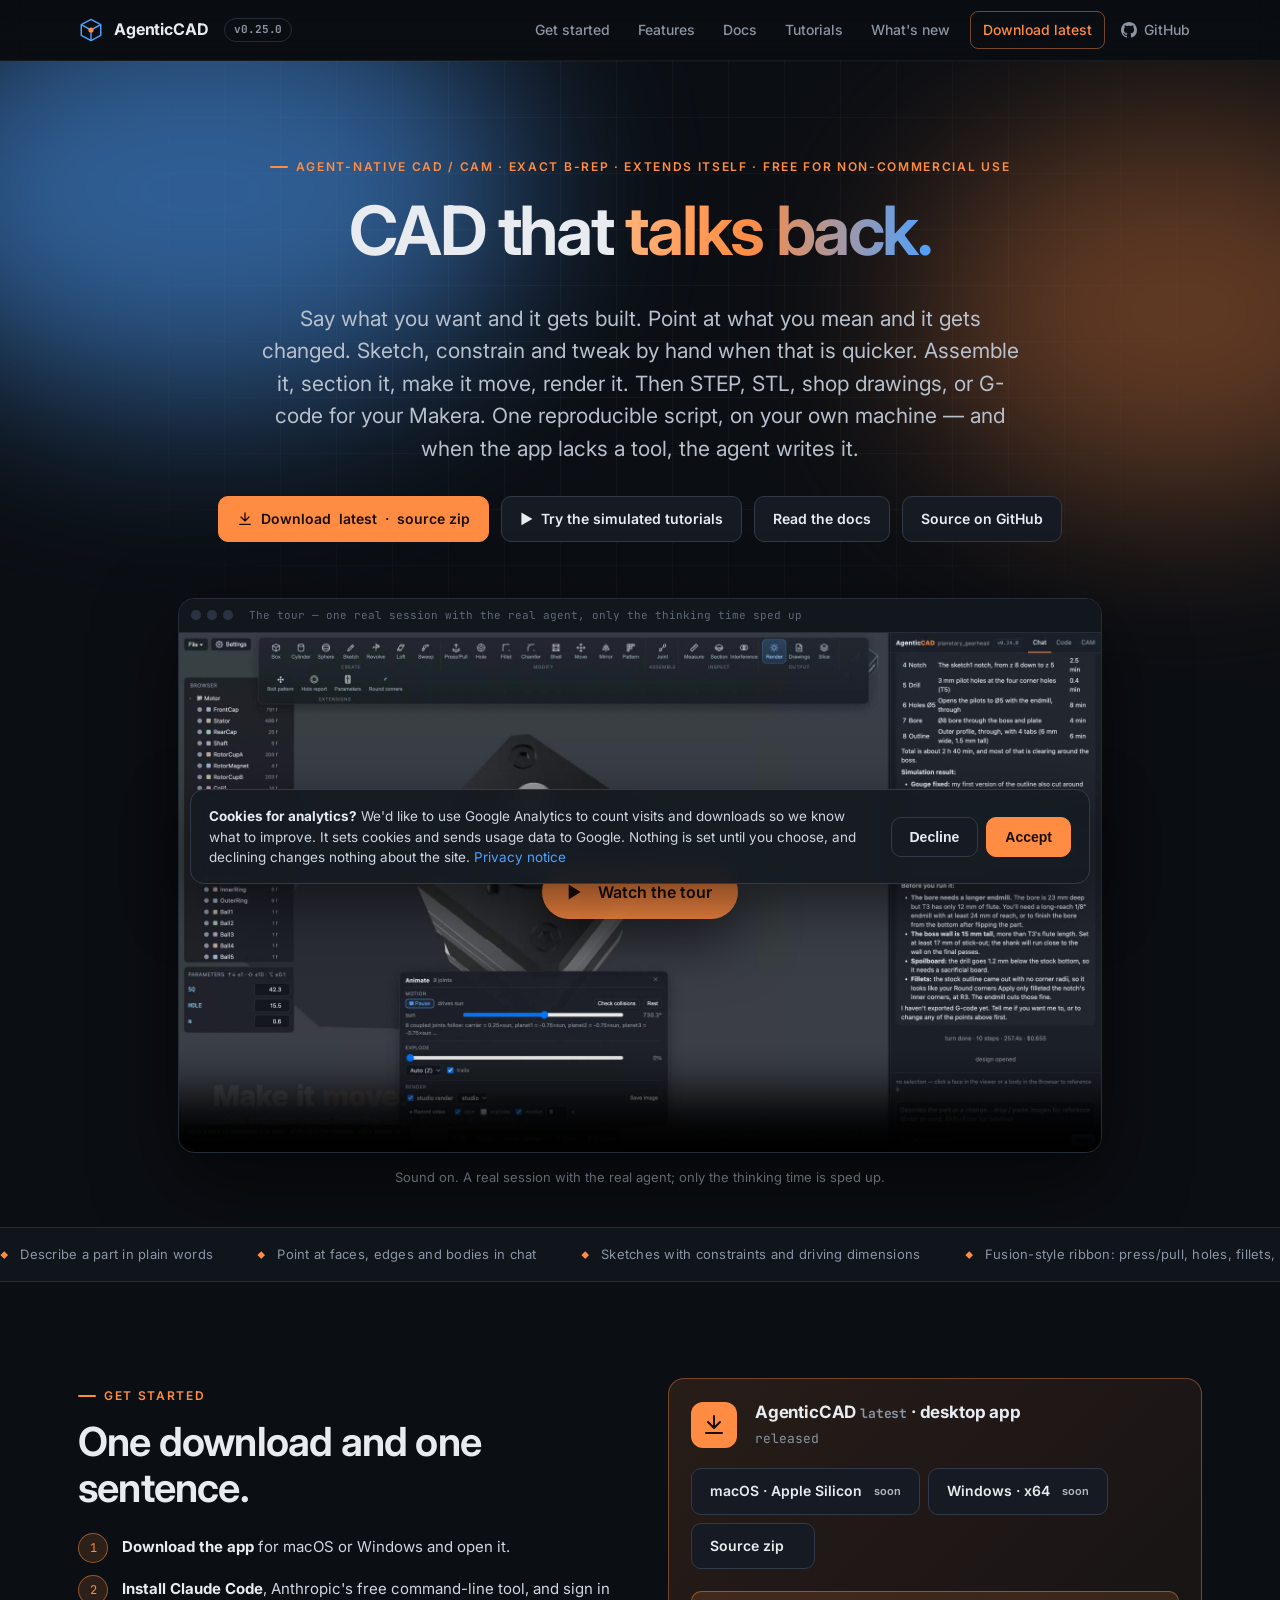
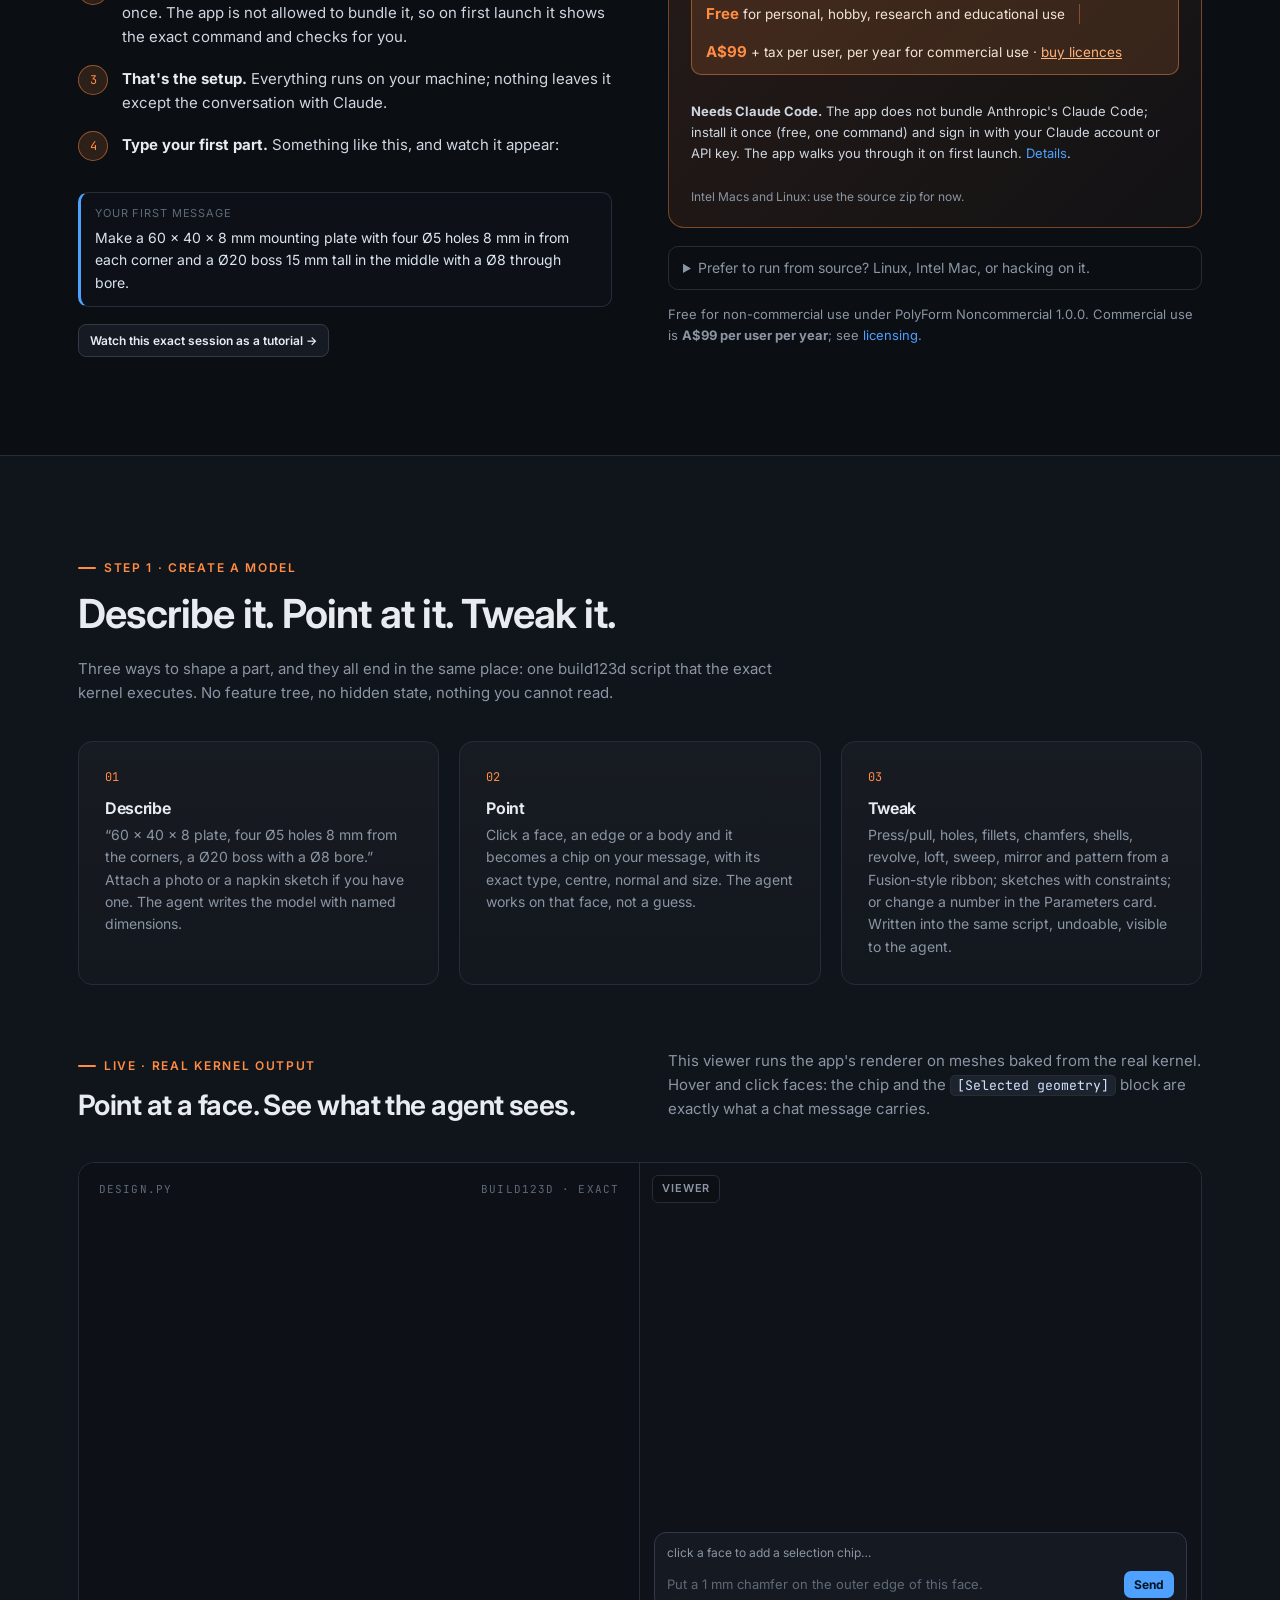
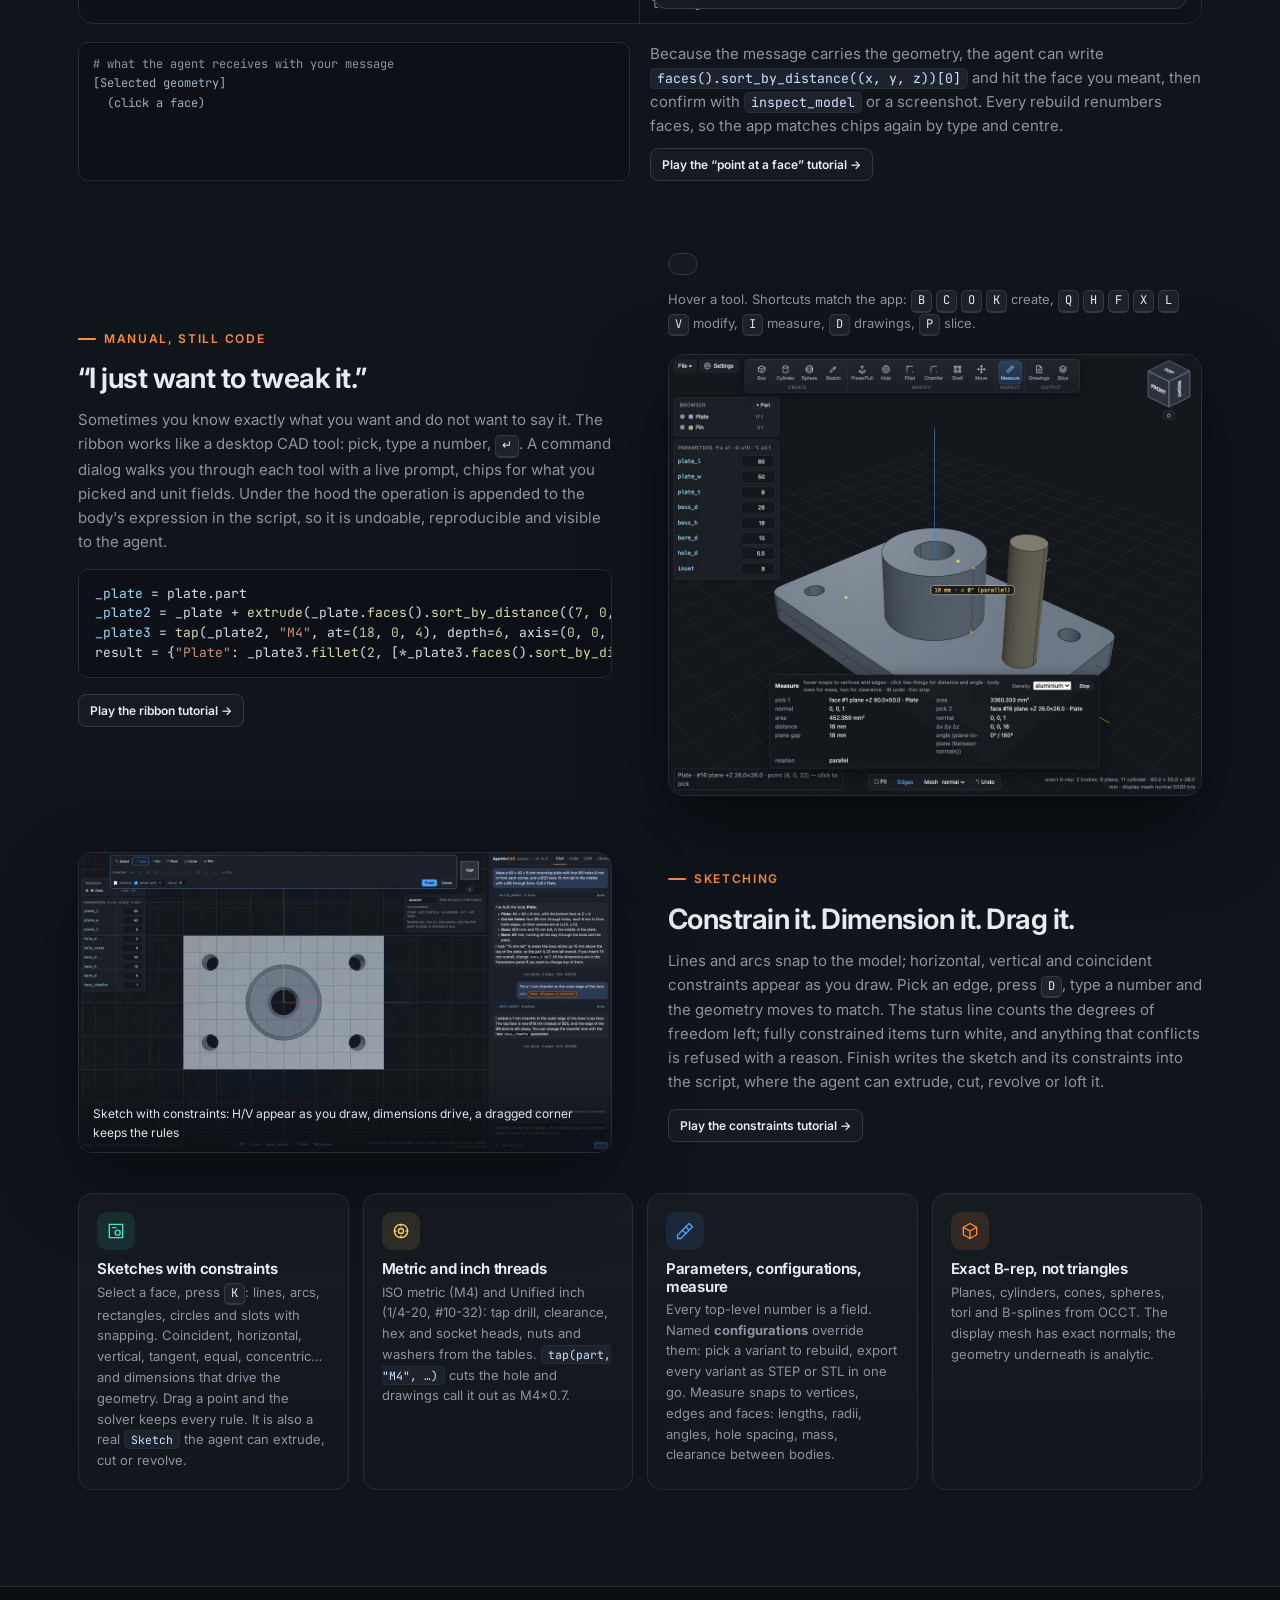
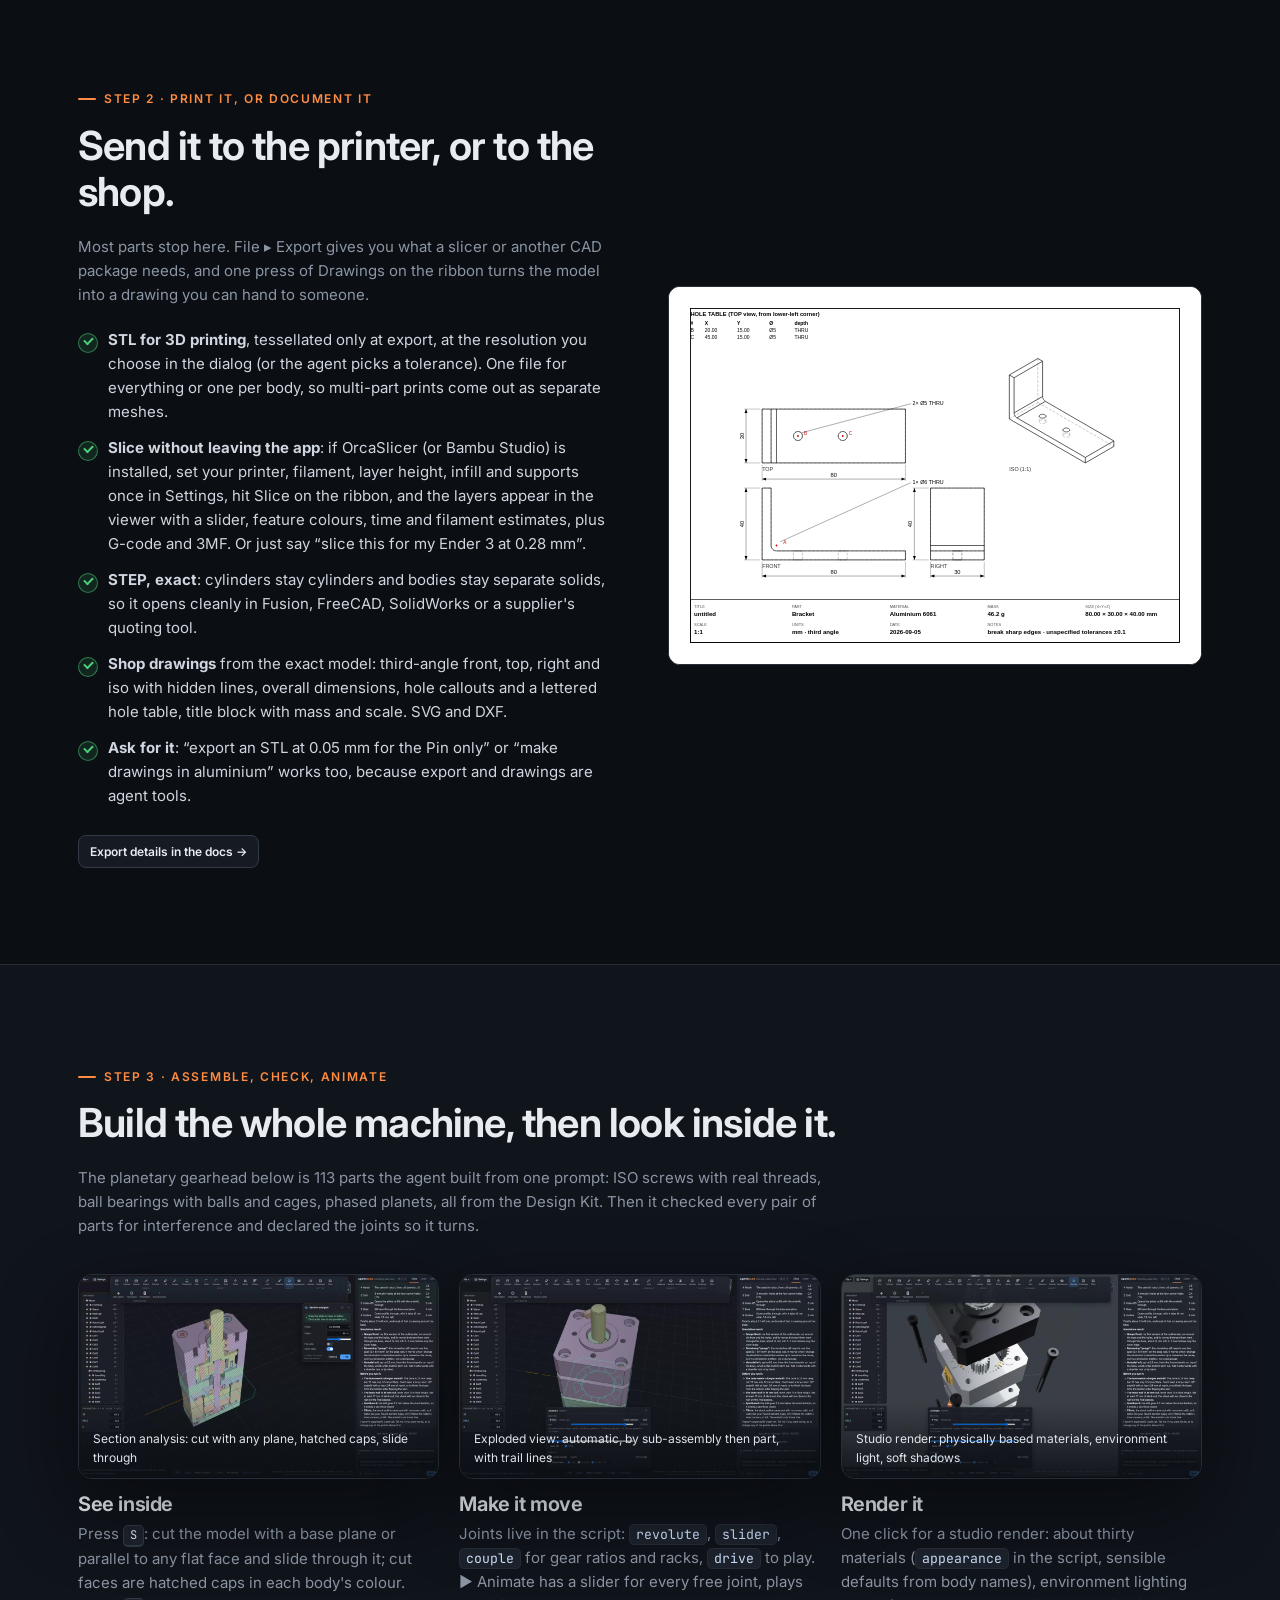
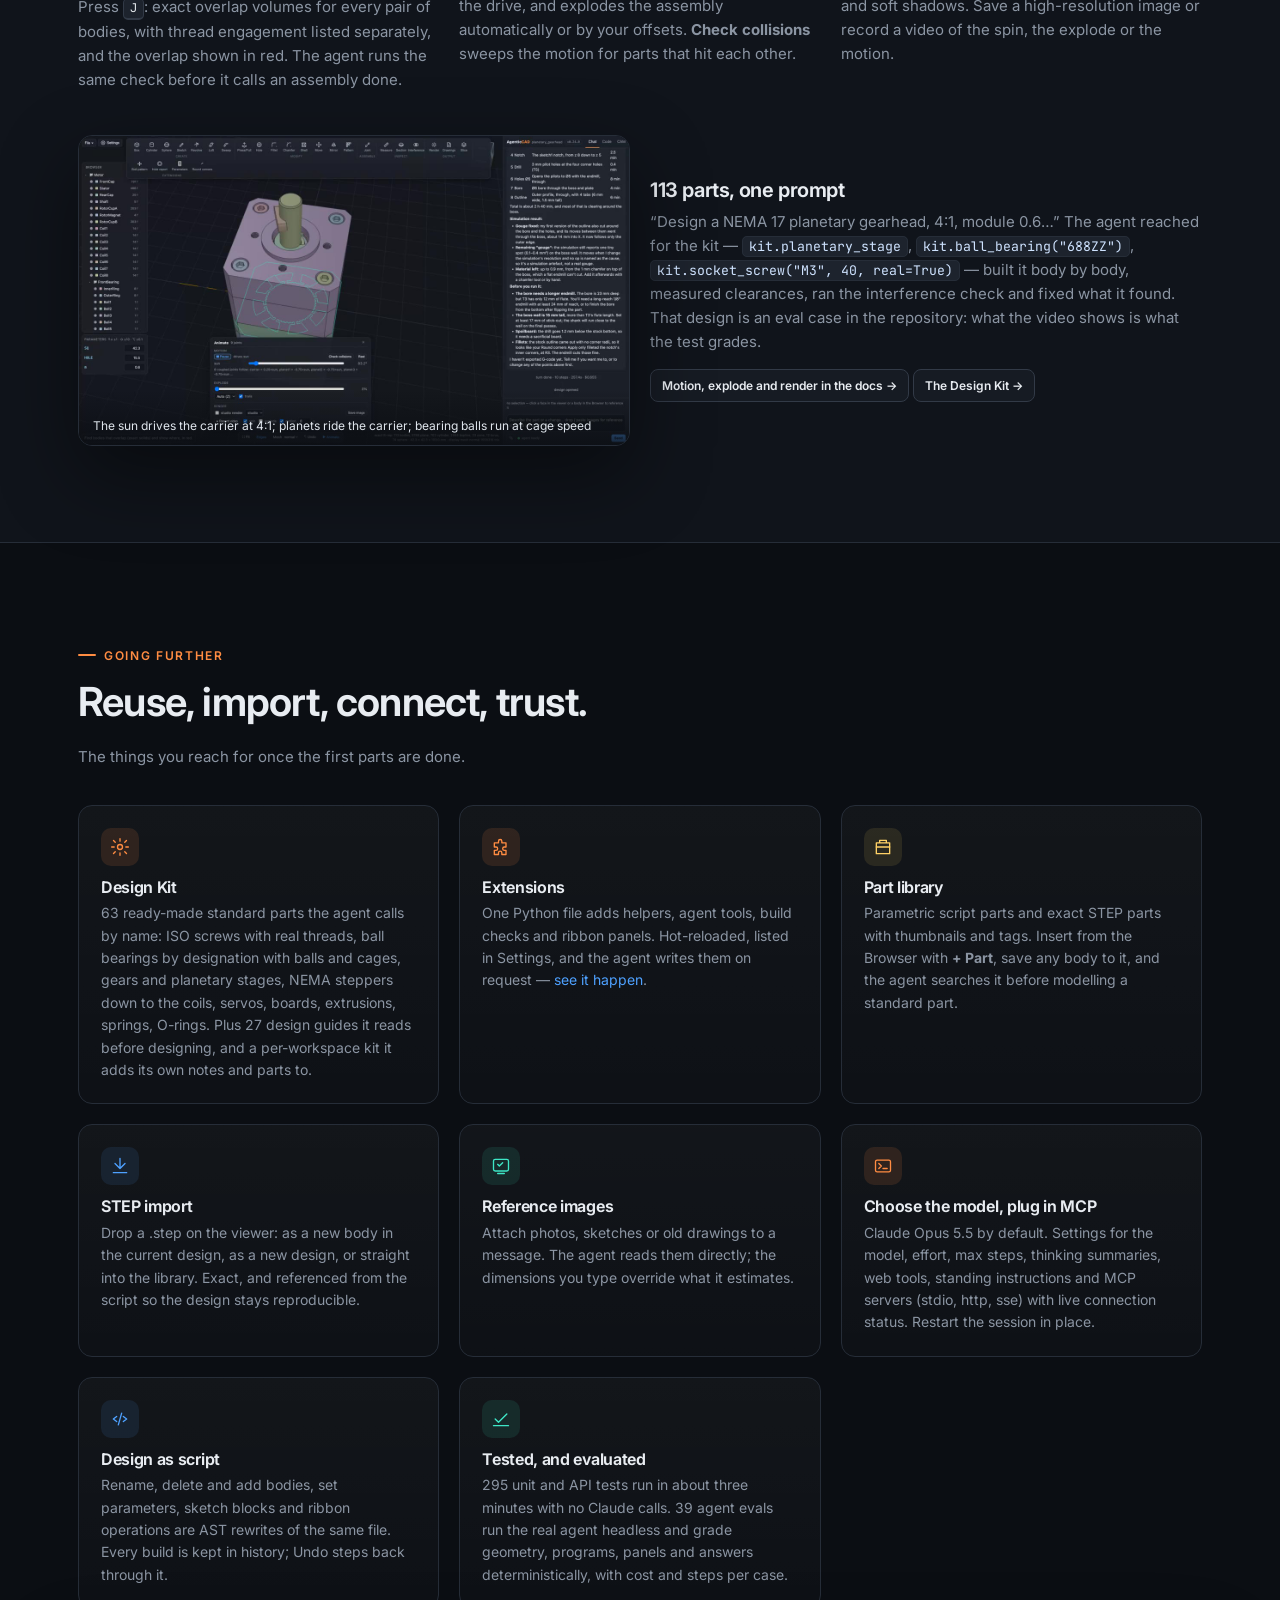
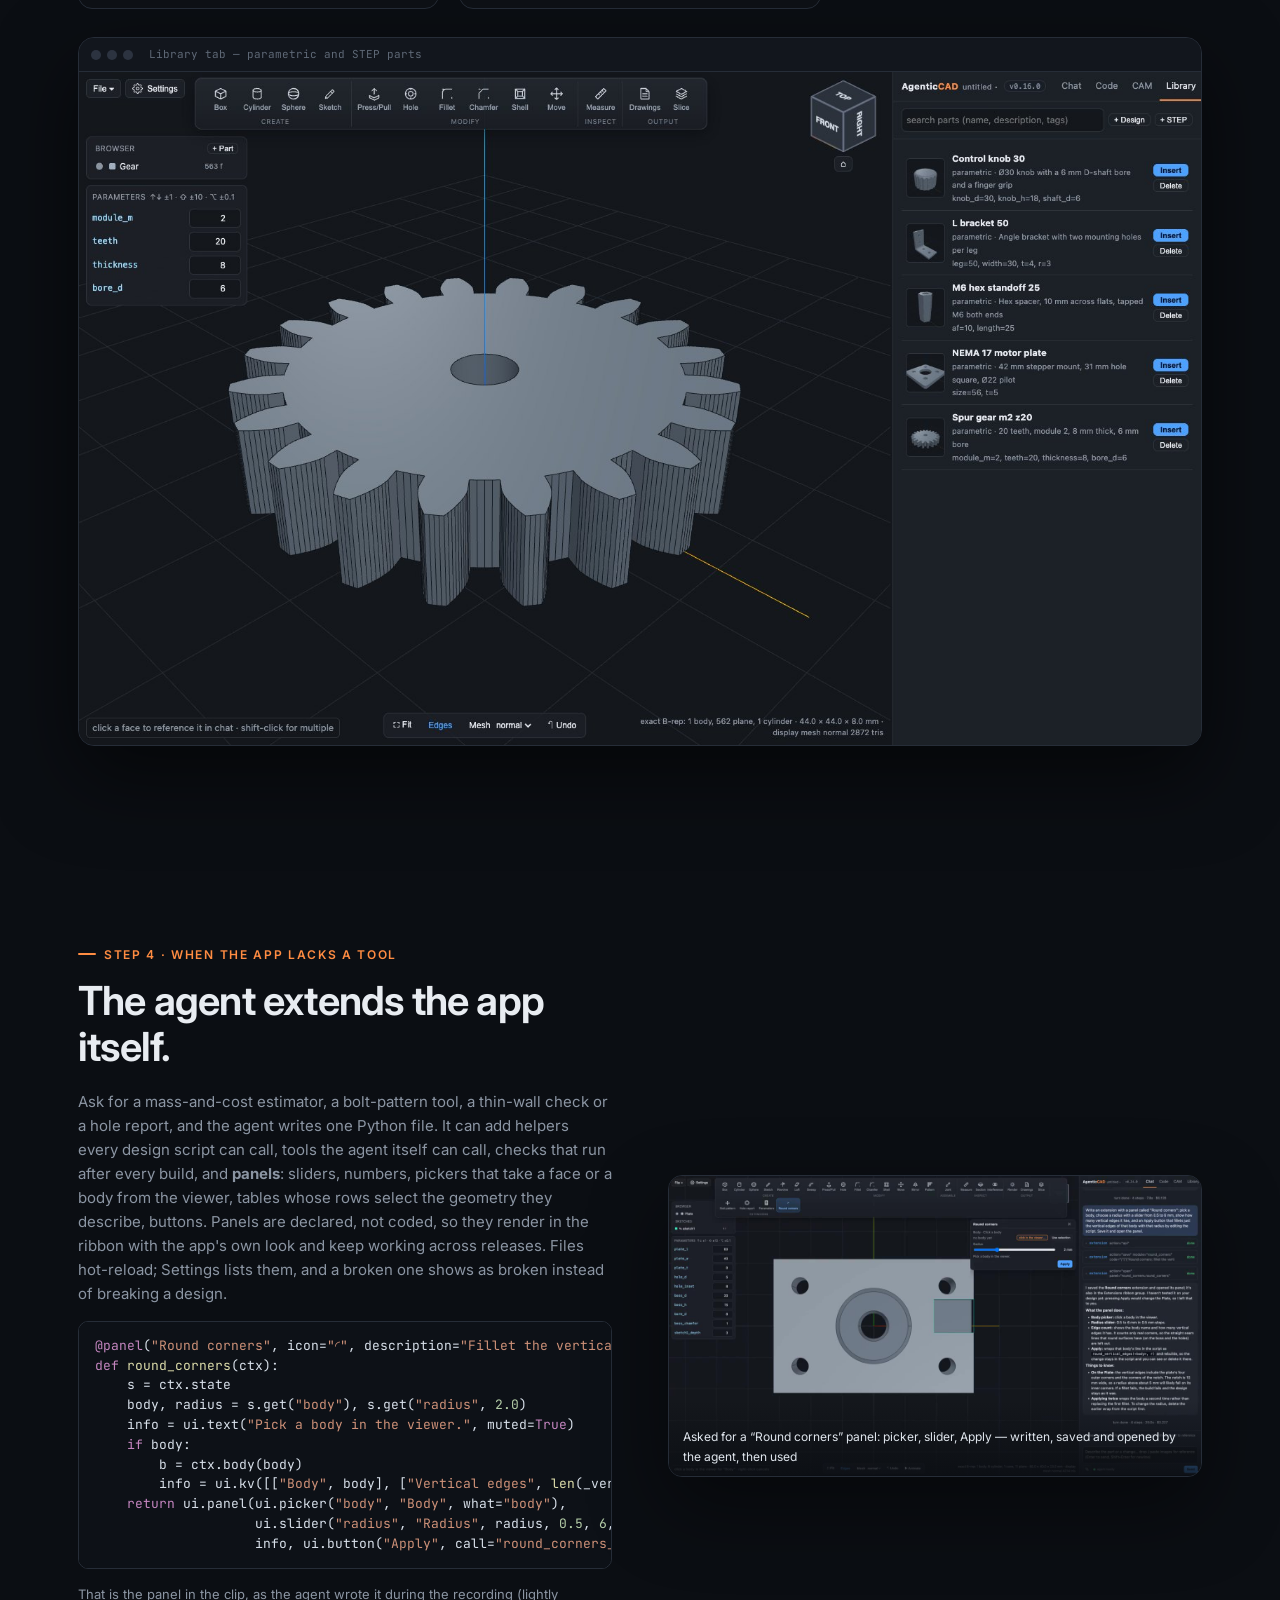
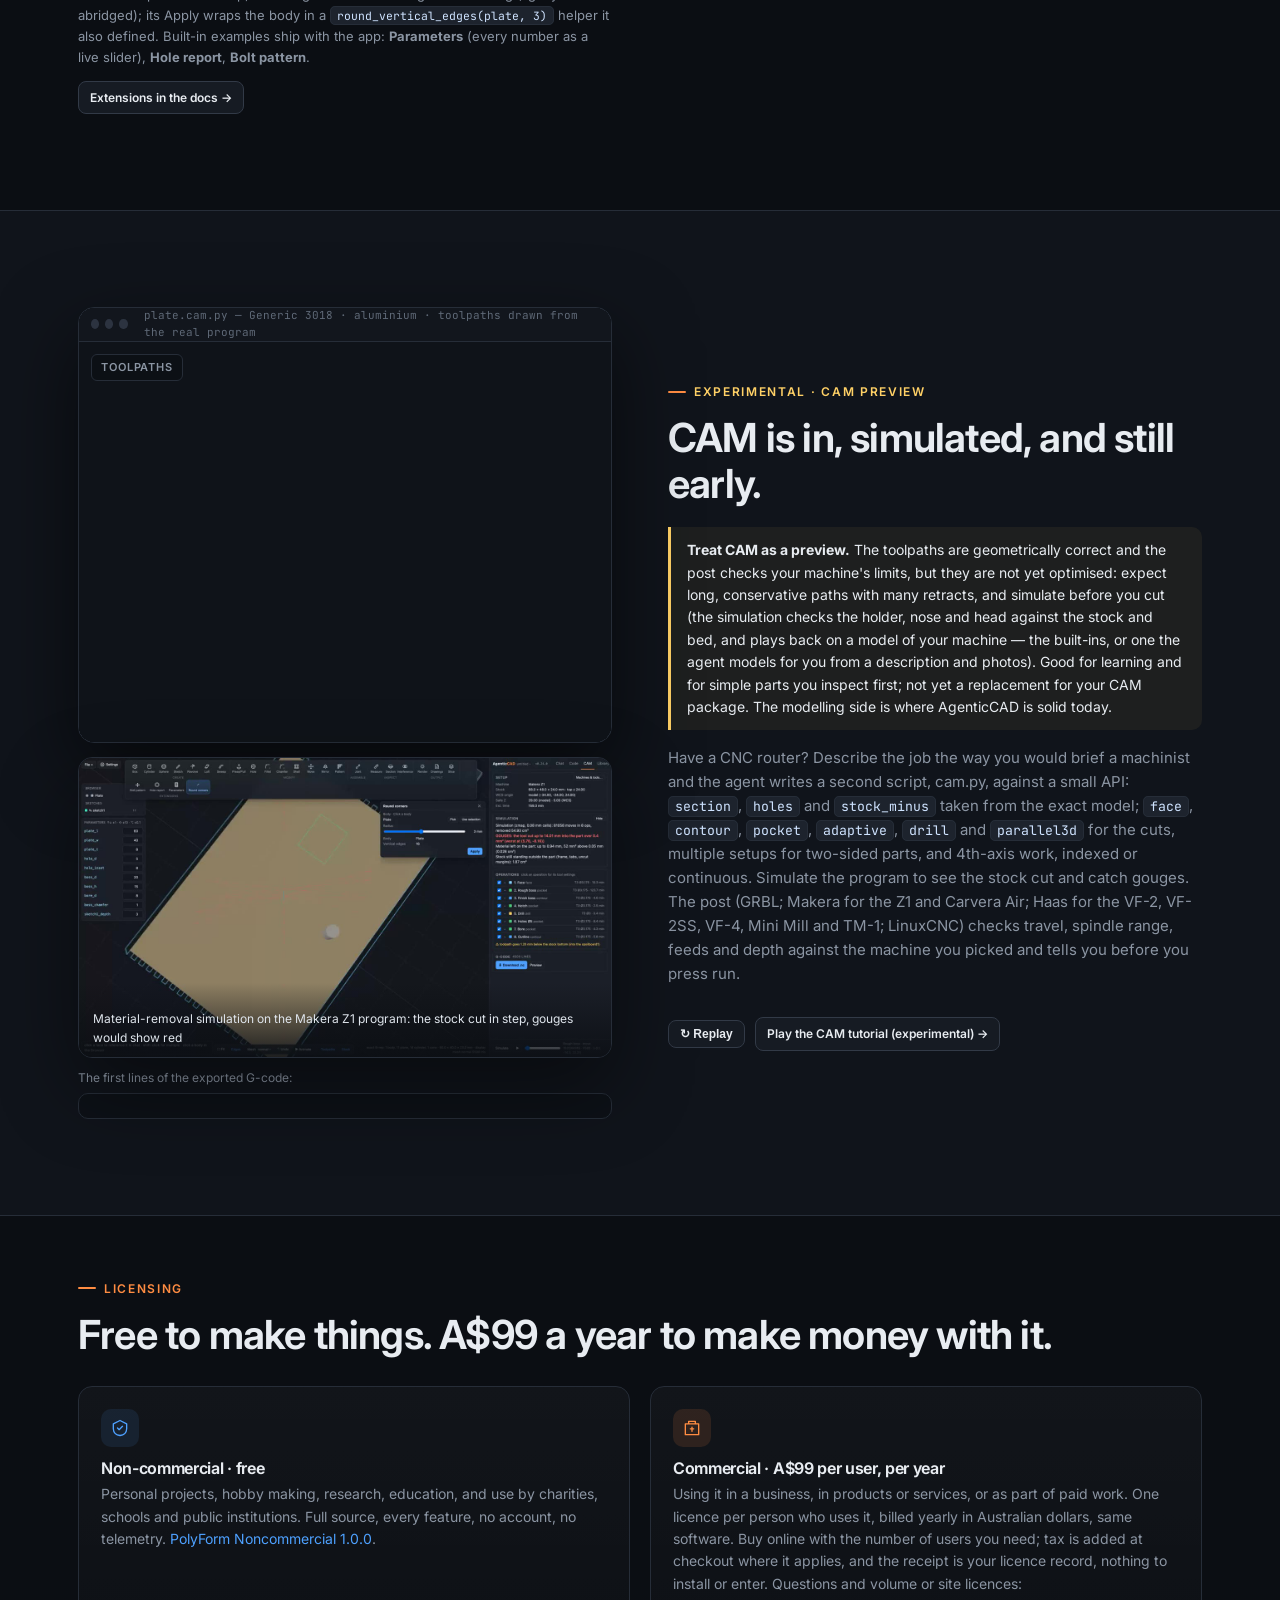
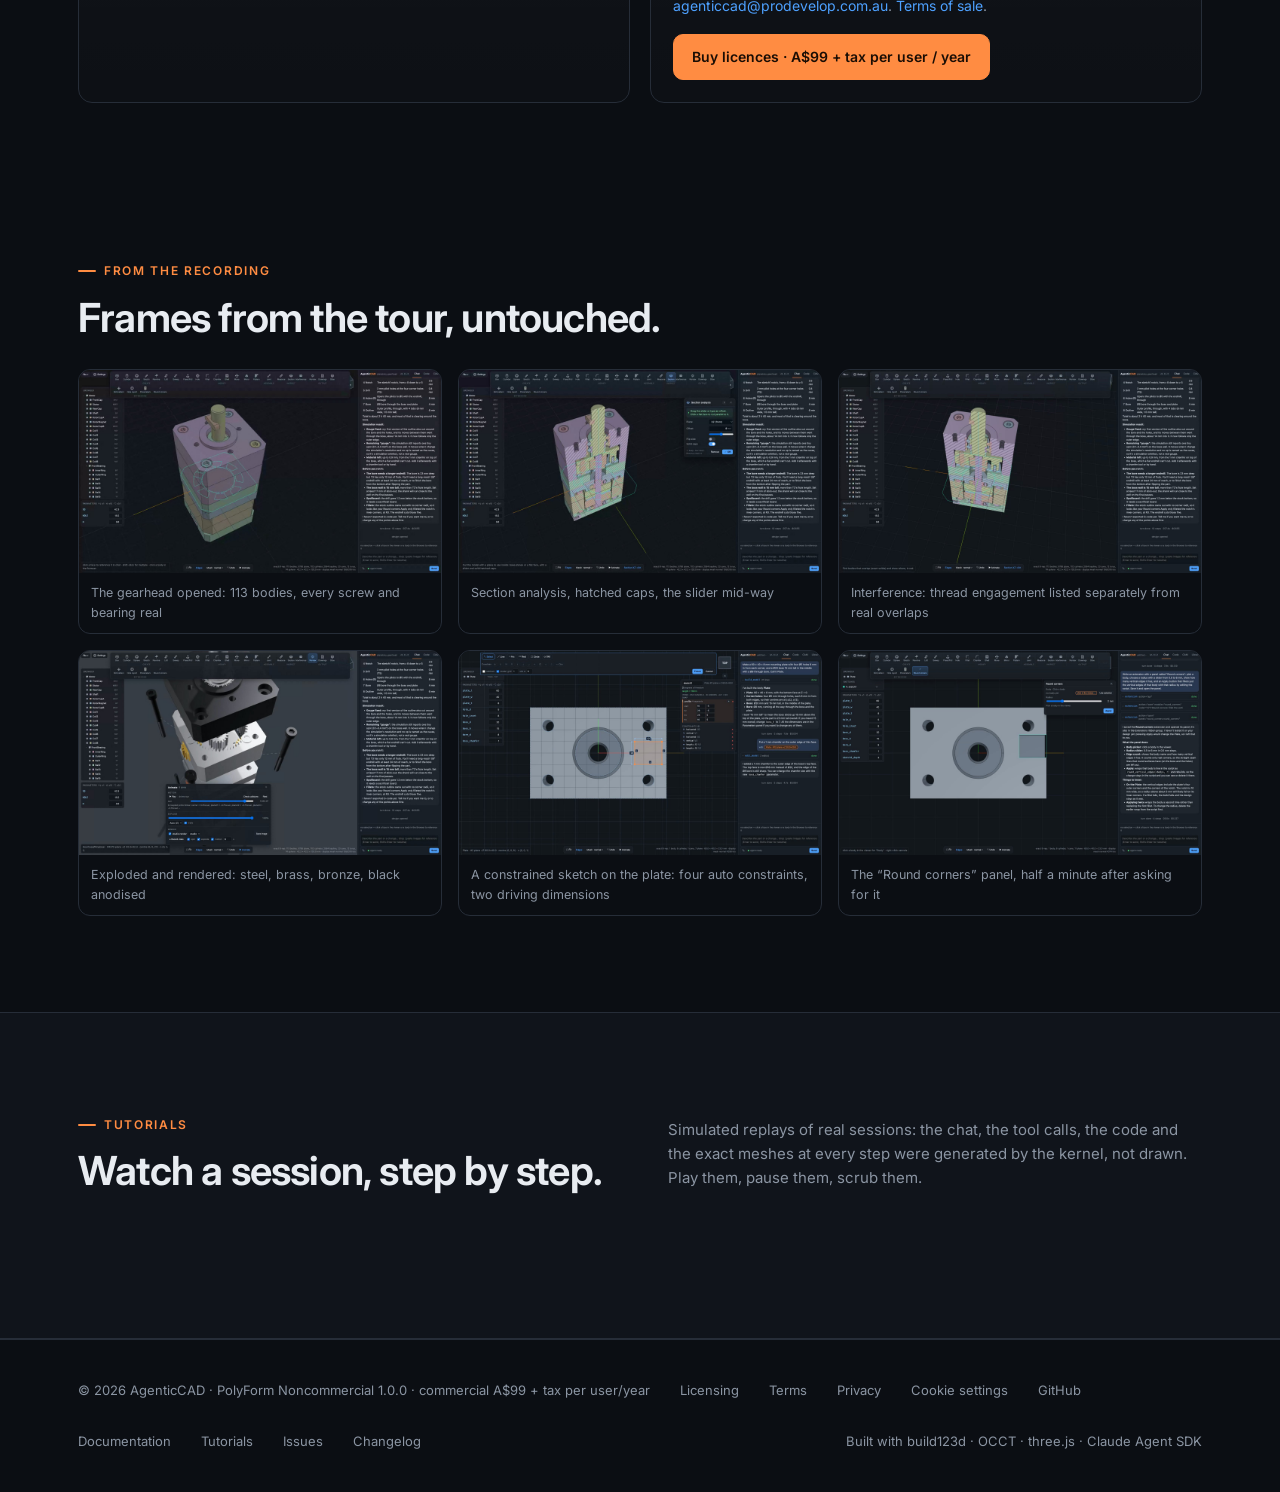
==== commit eaffd11f: "Site: v0.27.0 machines are scripts, model your own machine Co-Authored-By: Claude Fable 5.1 <noreply" ====
--- a/index.html
+++ b/index.html
@@ -11,7 +11,7 @@
 <link rel="icon" href="data:image/svg+xml,%3Csvg xmlns='http://www.w3.org/2000/svg' viewBox='0 0 32 32'%3E%3Cpath d='M16 3 28 9.5v13L16 29 4 22.5v-13L16 3Z' fill='none' stroke='%234ea1ff' stroke-width='2'/%3E%3Ccircle cx='16' cy='16' r='4' fill='%23ff8c42'/%3E%3C/svg%3E">
 <link rel="preconnect" href="https://fonts.googleapis.com"><link rel="preconnect" href="https://fonts.gstatic.com" crossorigin>
 <link href="https://fonts.googleapis.com/css2?family=Inter:wght@400;500;600;700;800&family=JetBrains+Mono:wght@400;500&display=swap" rel="stylesheet">
-<link rel="stylesheet" href="assets/site.css?v=0.26.0">
+<link rel="stylesheet" href="assets/site.css?v=0.27.0">
 <style>
   .hero{position:relative;padding:90px 0 40px;overflow:hidden}
   .hero .bgrid{position:absolute;inset:0;background-image:linear-gradient(rgba(255,255,255,.035) 1px,transparent 1px),linear-gradient(90deg,rgba(255,255,255,.035) 1px,transparent 1px);background-size:56px 56px;mask-image:radial-gradient(ellipse 70% 60% at 50% 20%,#000 30%,transparent 75%);-webkit-mask-image:radial-gradient(ellipse 70% 60% at 50% 20%,#000 30%,transparent 75%)}
@@ -296,7 +296,7 @@
       <div>
         <div class="eyebrow" style="color:var(--yellow)">Experimental · CAM preview</div>
         <h2>CAM is in, simulated, and still early.</h2>
-        <div class="callout warn" style="margin:0 0 16px"><b>Treat CAM as a preview.</b> The toolpaths are geometrically correct and the post checks your machine's limits, but they are not yet optimised: expect long, conservative paths with many retracts, and simulate before you cut (the simulation now checks the holder, nose and head against the stock and bed, and plays back on a model of your machine). Good for learning and for simple parts you inspect first; not yet a replacement for your CAM package. The modelling side is where AgenticCAD is solid today.</div>
+        <div class="callout warn" style="margin:0 0 16px"><b>Treat CAM as a preview.</b> The toolpaths are geometrically correct and the post checks your machine's limits, but they are not yet optimised: expect long, conservative paths with many retracts, and simulate before you cut (the simulation checks the holder, nose and head against the stock and bed, and plays back on a model of your machine — the built-ins, or one the agent models for you from a description and photos). Good for learning and for simple parts you inspect first; not yet a replacement for your CAM package. The modelling side is where AgenticCAD is solid today.</div>
         <p class="muted">Have a CNC router? Describe the job the way you would brief a machinist and the agent writes a second script, cam.py, against a small API: <code>section</code>, <code>holes</code> and <code>stock_minus</code> taken from the exact model; <code>face</code>, <code>contour</code>, <code>pocket</code>, <code>adaptive</code>, <code>drill</code> and <code>parallel3d</code> for the cuts, multiple setups for two-sided parts, and 4th-axis work, indexed or continuous. Simulate the program to see the stock cut and catch gouges. The post (GRBL; Makera for the Z1 and Carvera Air; Haas for the VF-2, VF-2SS, VF-4, Mini Mill and TM-1; LinuxCNC) checks travel, spindle range, feeds and depth against the machine you picked and tells you before you press run.</p>
         <div class="caml" id="cam-ops"></div>
         <div style="display:flex;gap:10px;margin-top:16px;align-items:center"><button class="btn small" id="cam-replay">↻ Replay</button><a class="btn small" href="tutorials/?t=cam">Play the CAM tutorial (experimental) →</a></div>
@@ -352,7 +352,7 @@
 </div></footer>
 
 <script type="importmap">{ "imports": { "three": "https://cdn.jsdelivr.net/npm/three@0.170.0/build/three.module.js", "three/addons/": "https://cdn.jsdelivr.net/npm/three@0.170.0/examples/jsm/" } }</script>
-<script src="assets/site.js?v=0.26.0"></script>
+<script src="assets/site.js?v=0.27.0"></script>
 <script>
 // feature clips: load when near the viewport, play while visible
 (() => { const vids = [...document.querySelectorAll('.clip video[data-src]')]; if (!('IntersectionObserver' in window)) { vids.forEach(v => { v.src = v.dataset.src; }); return; }
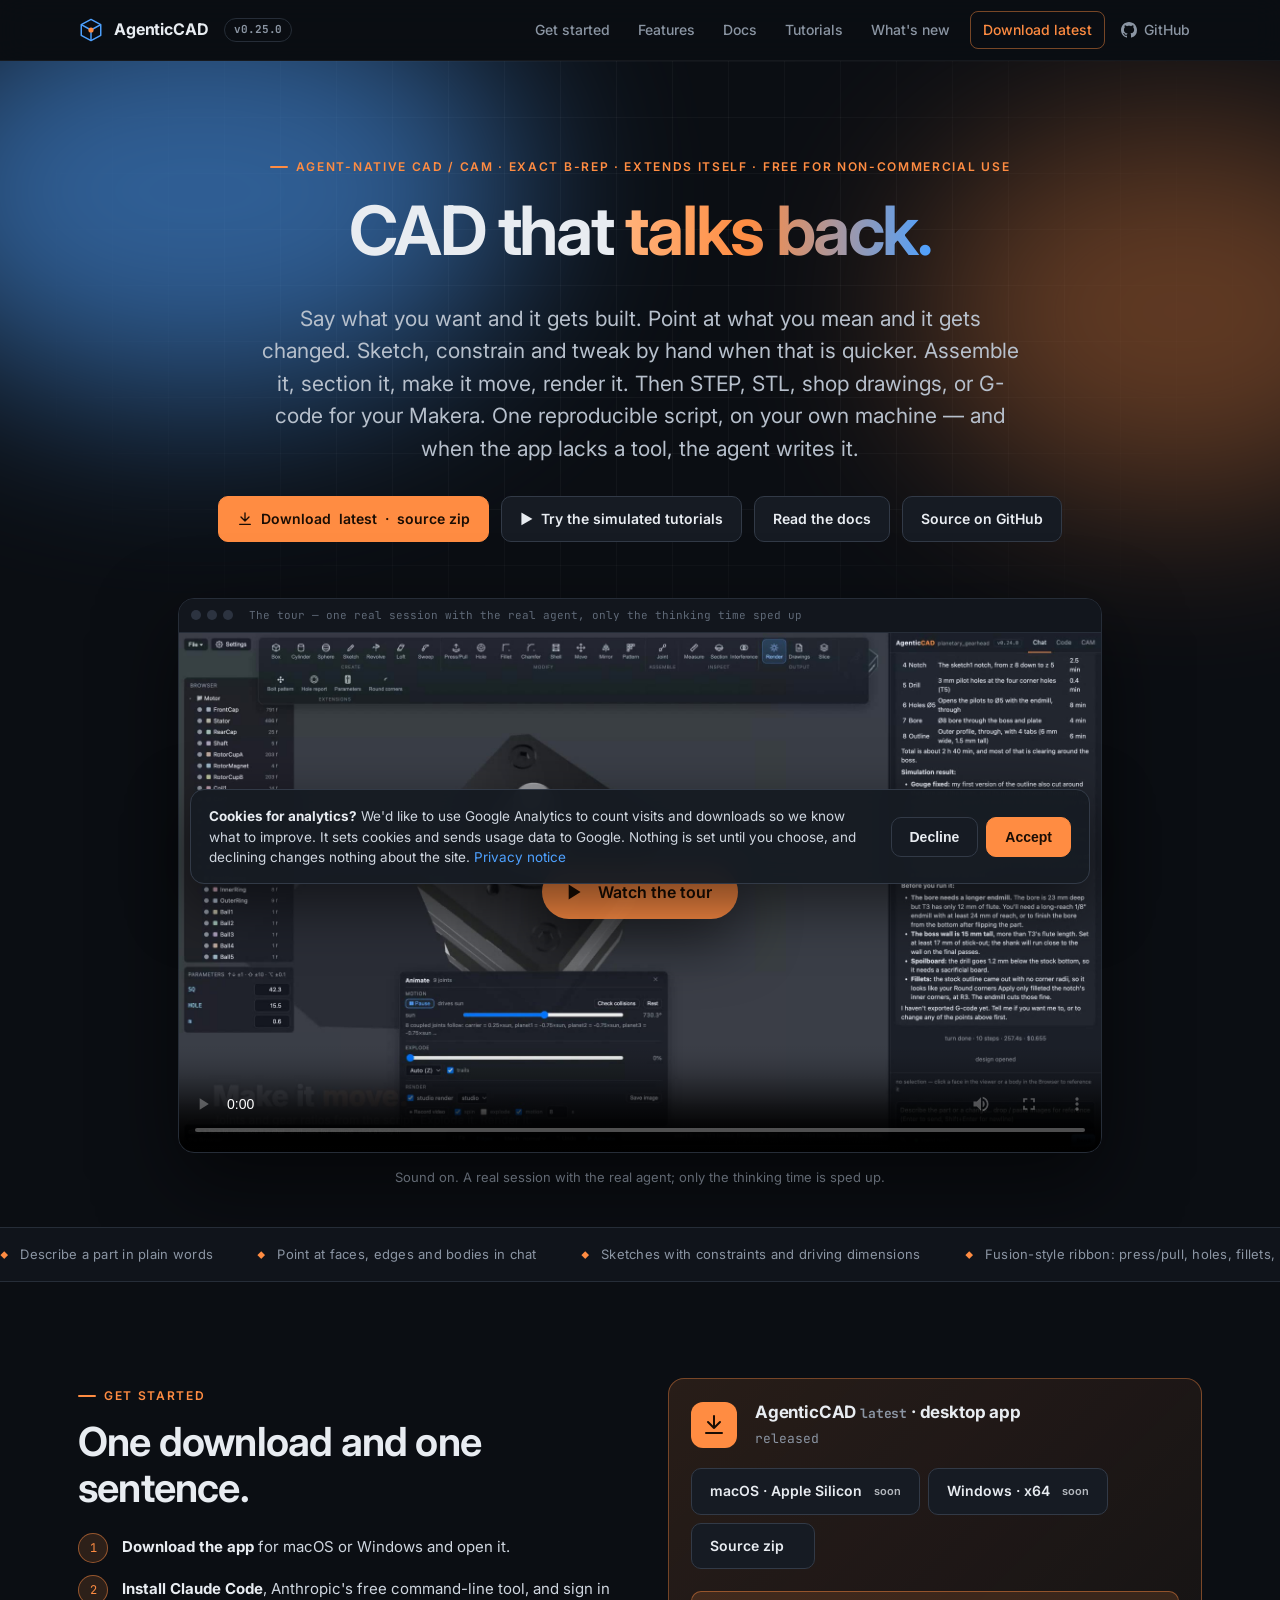
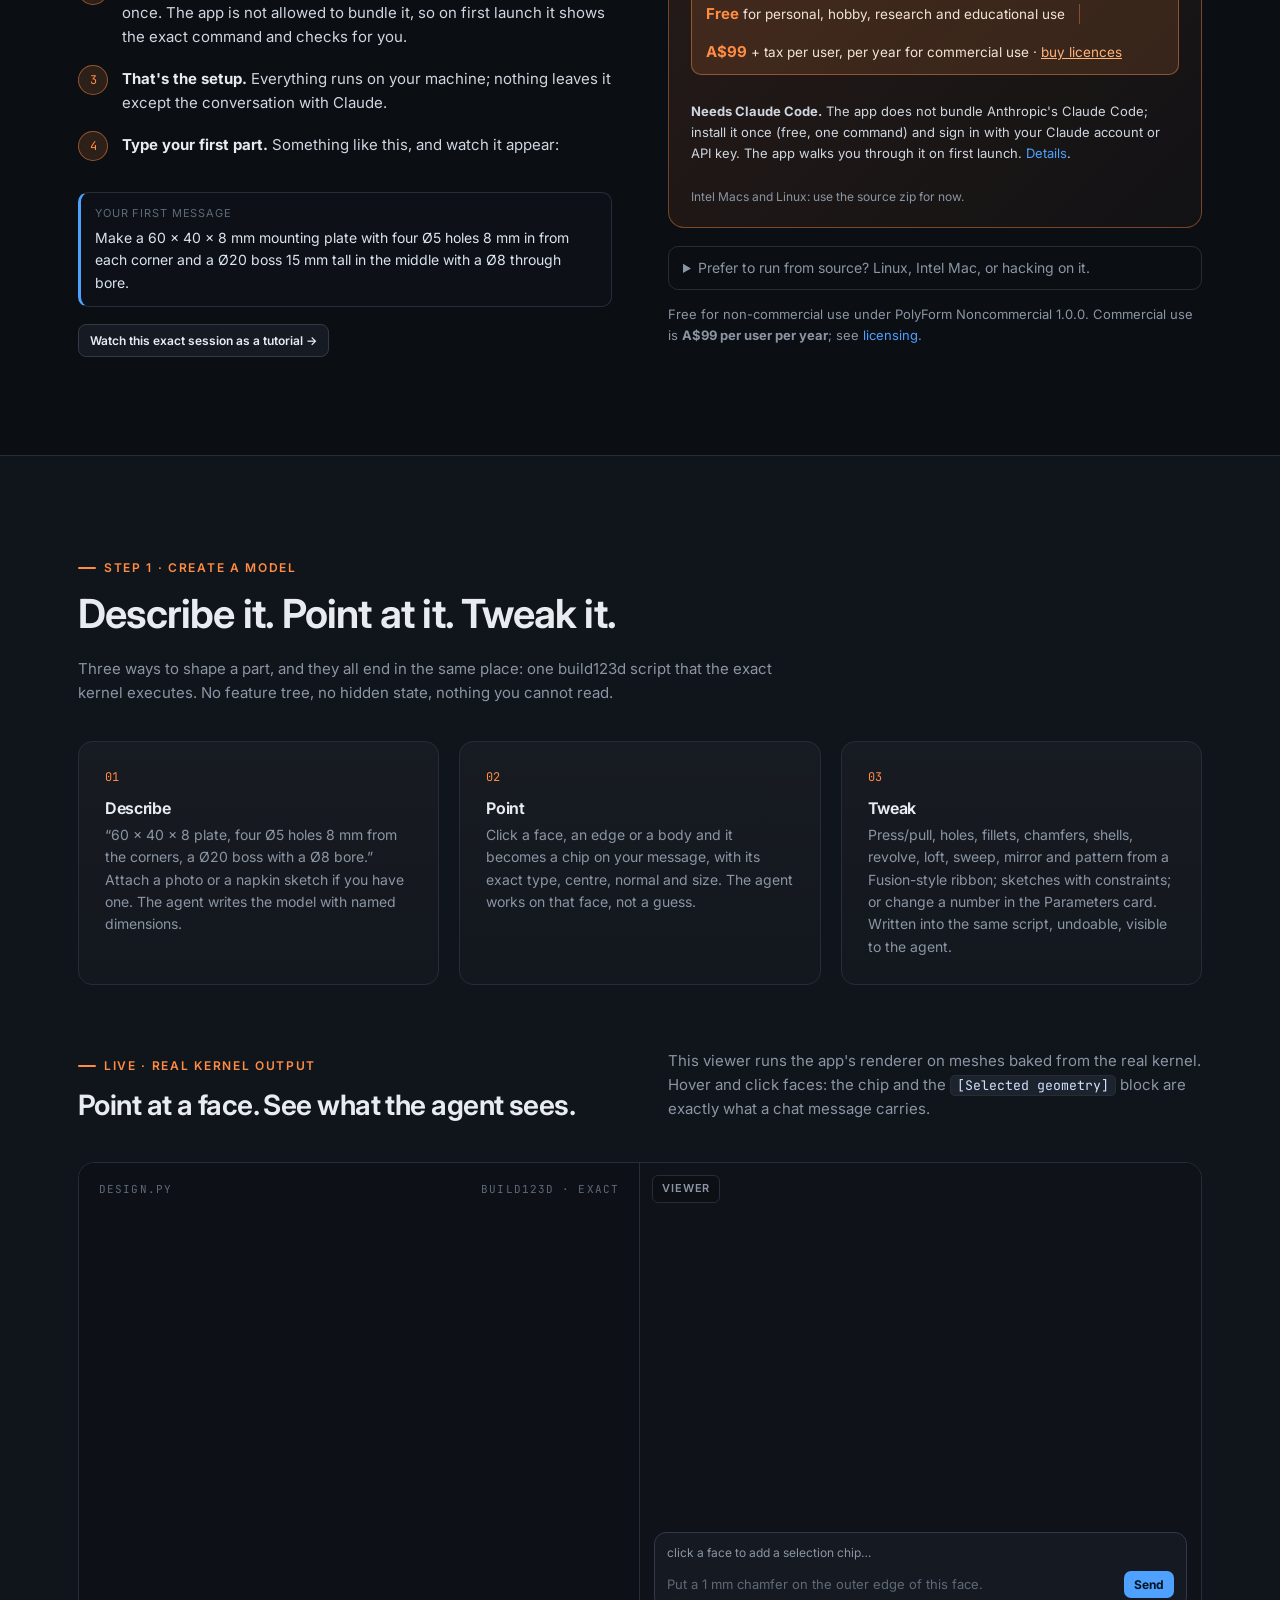
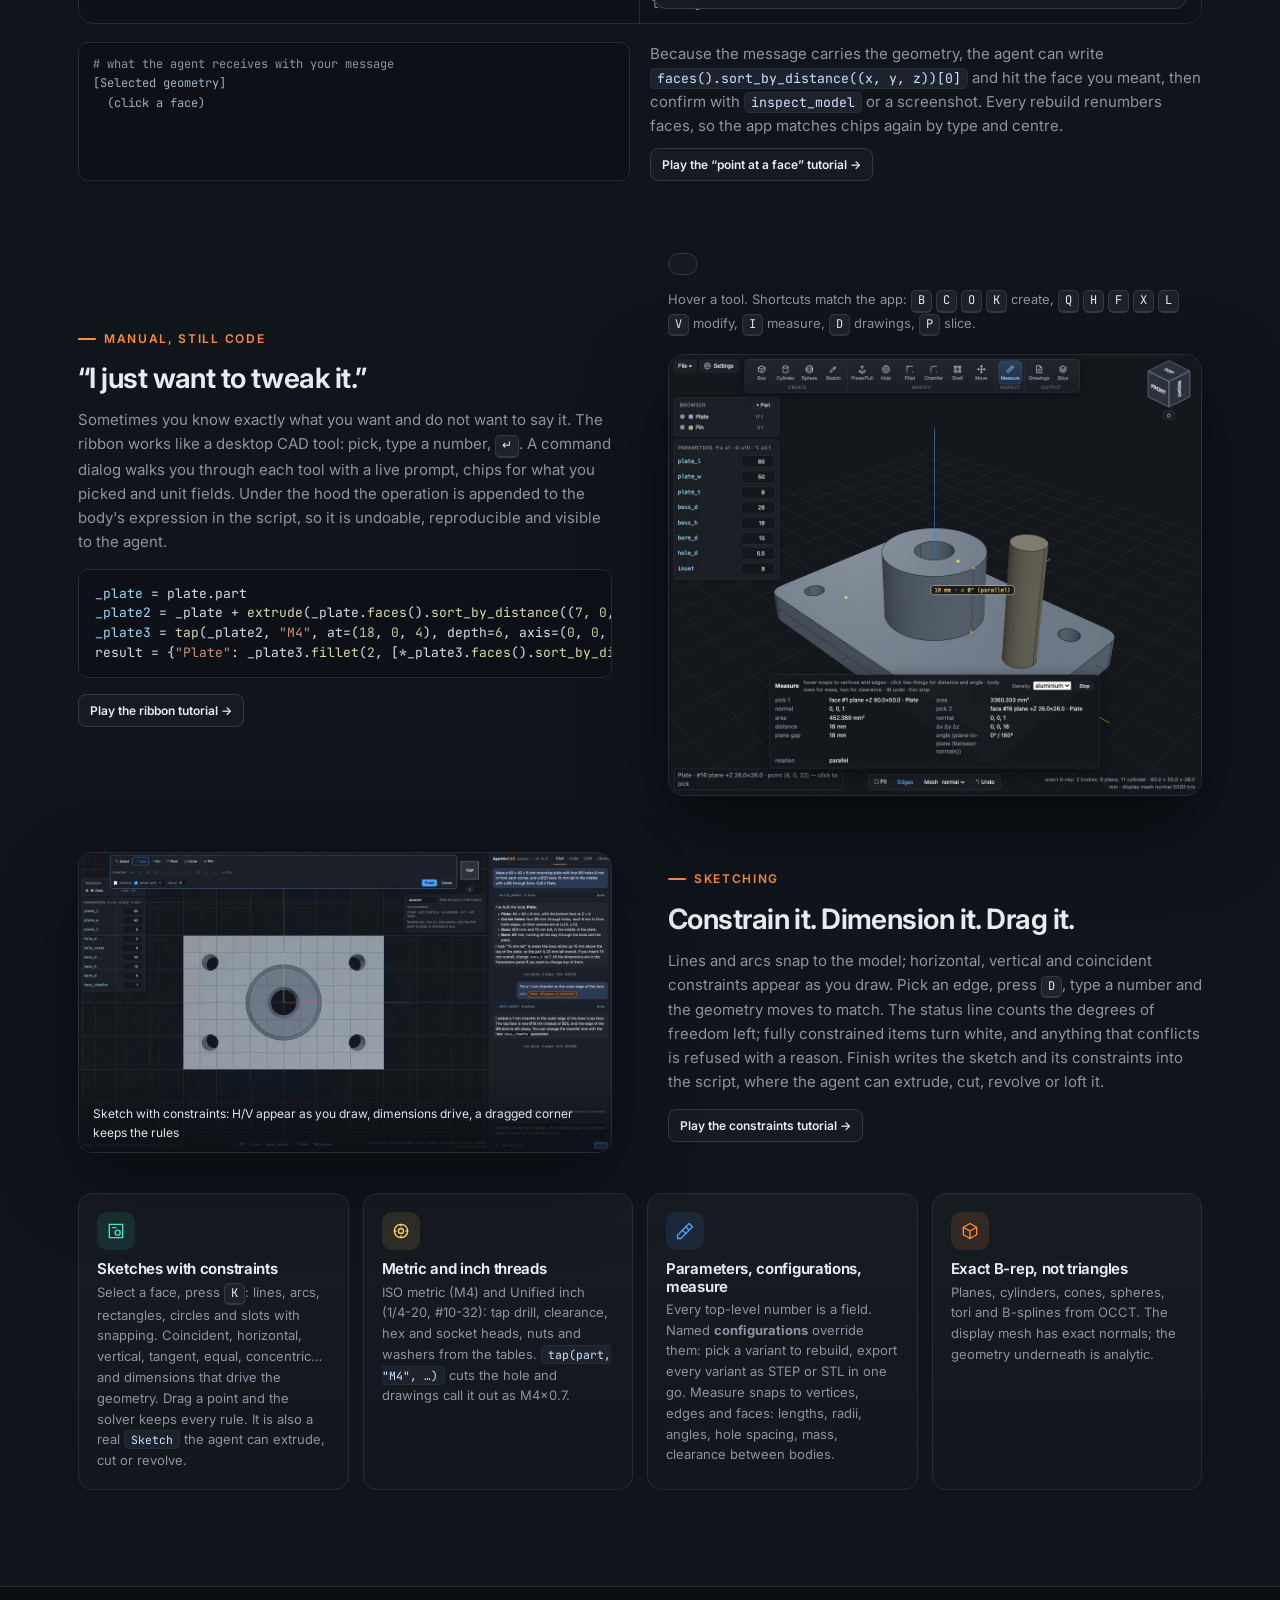
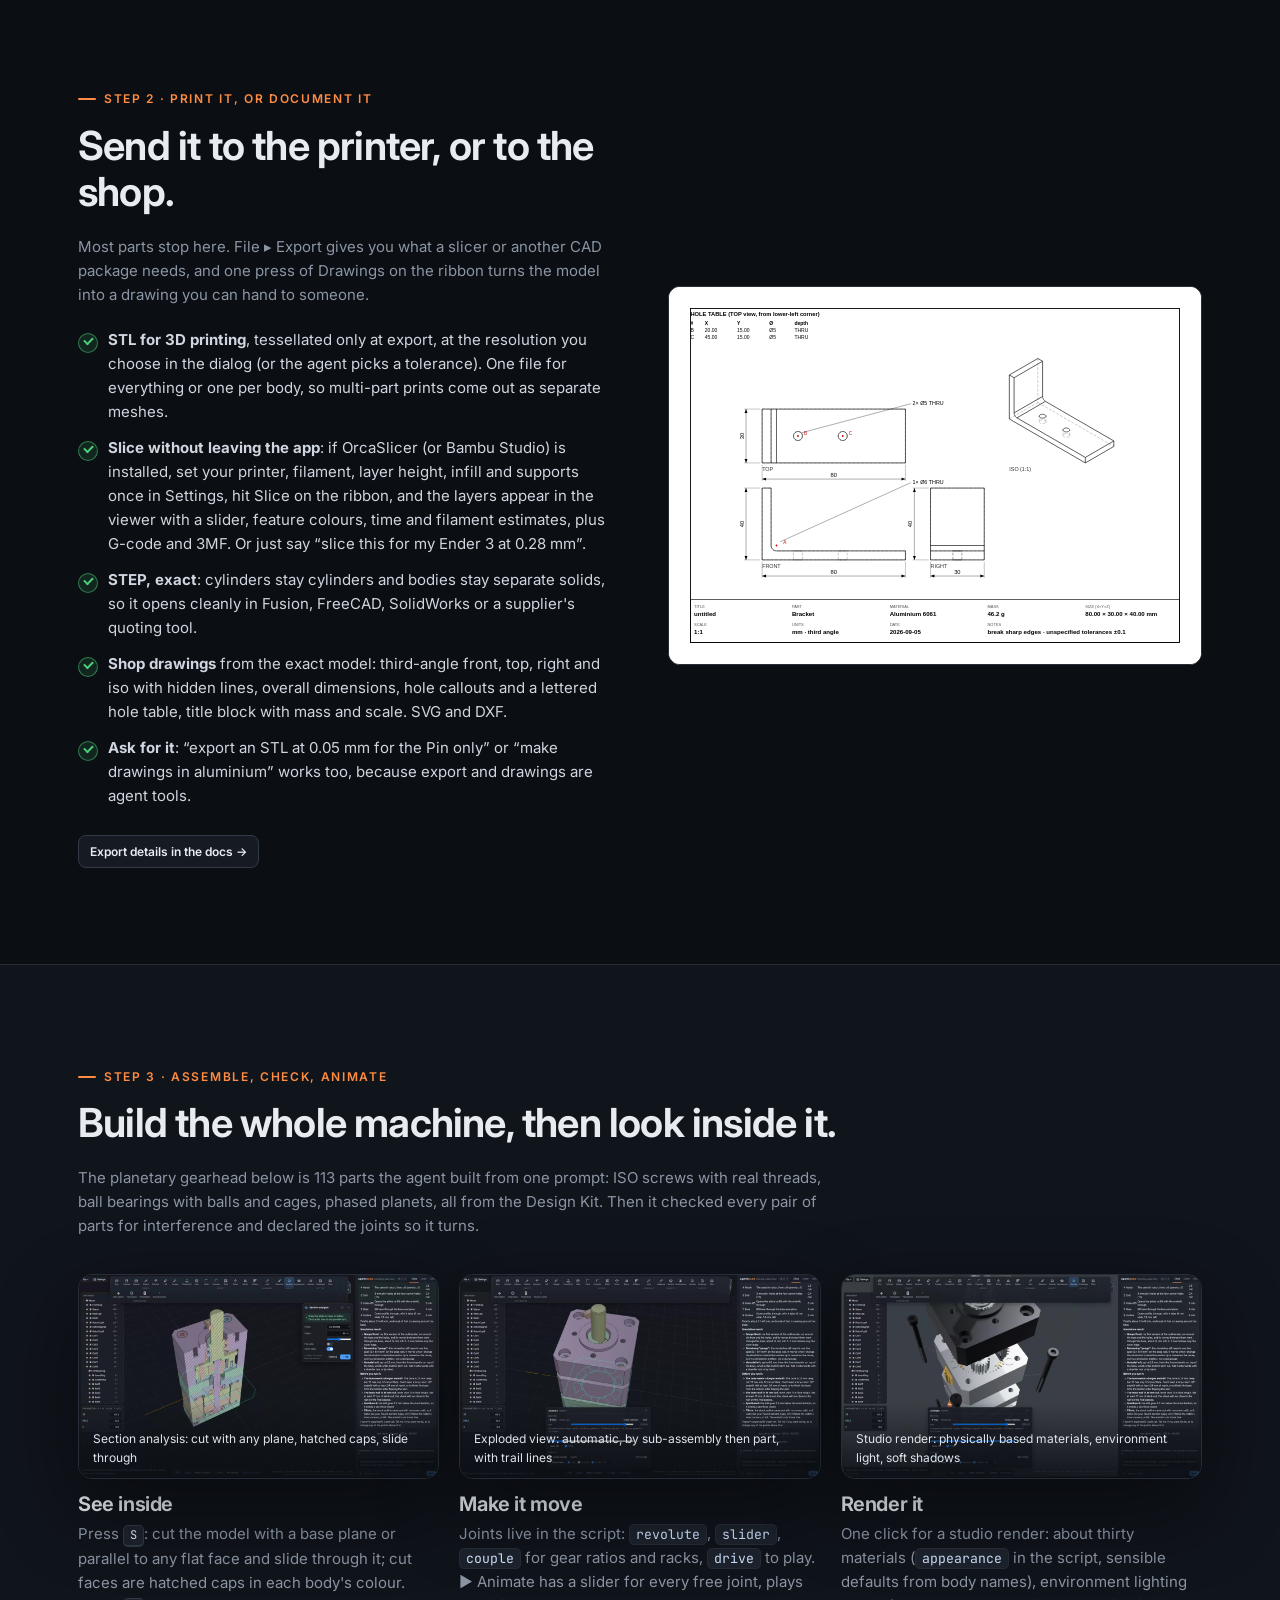
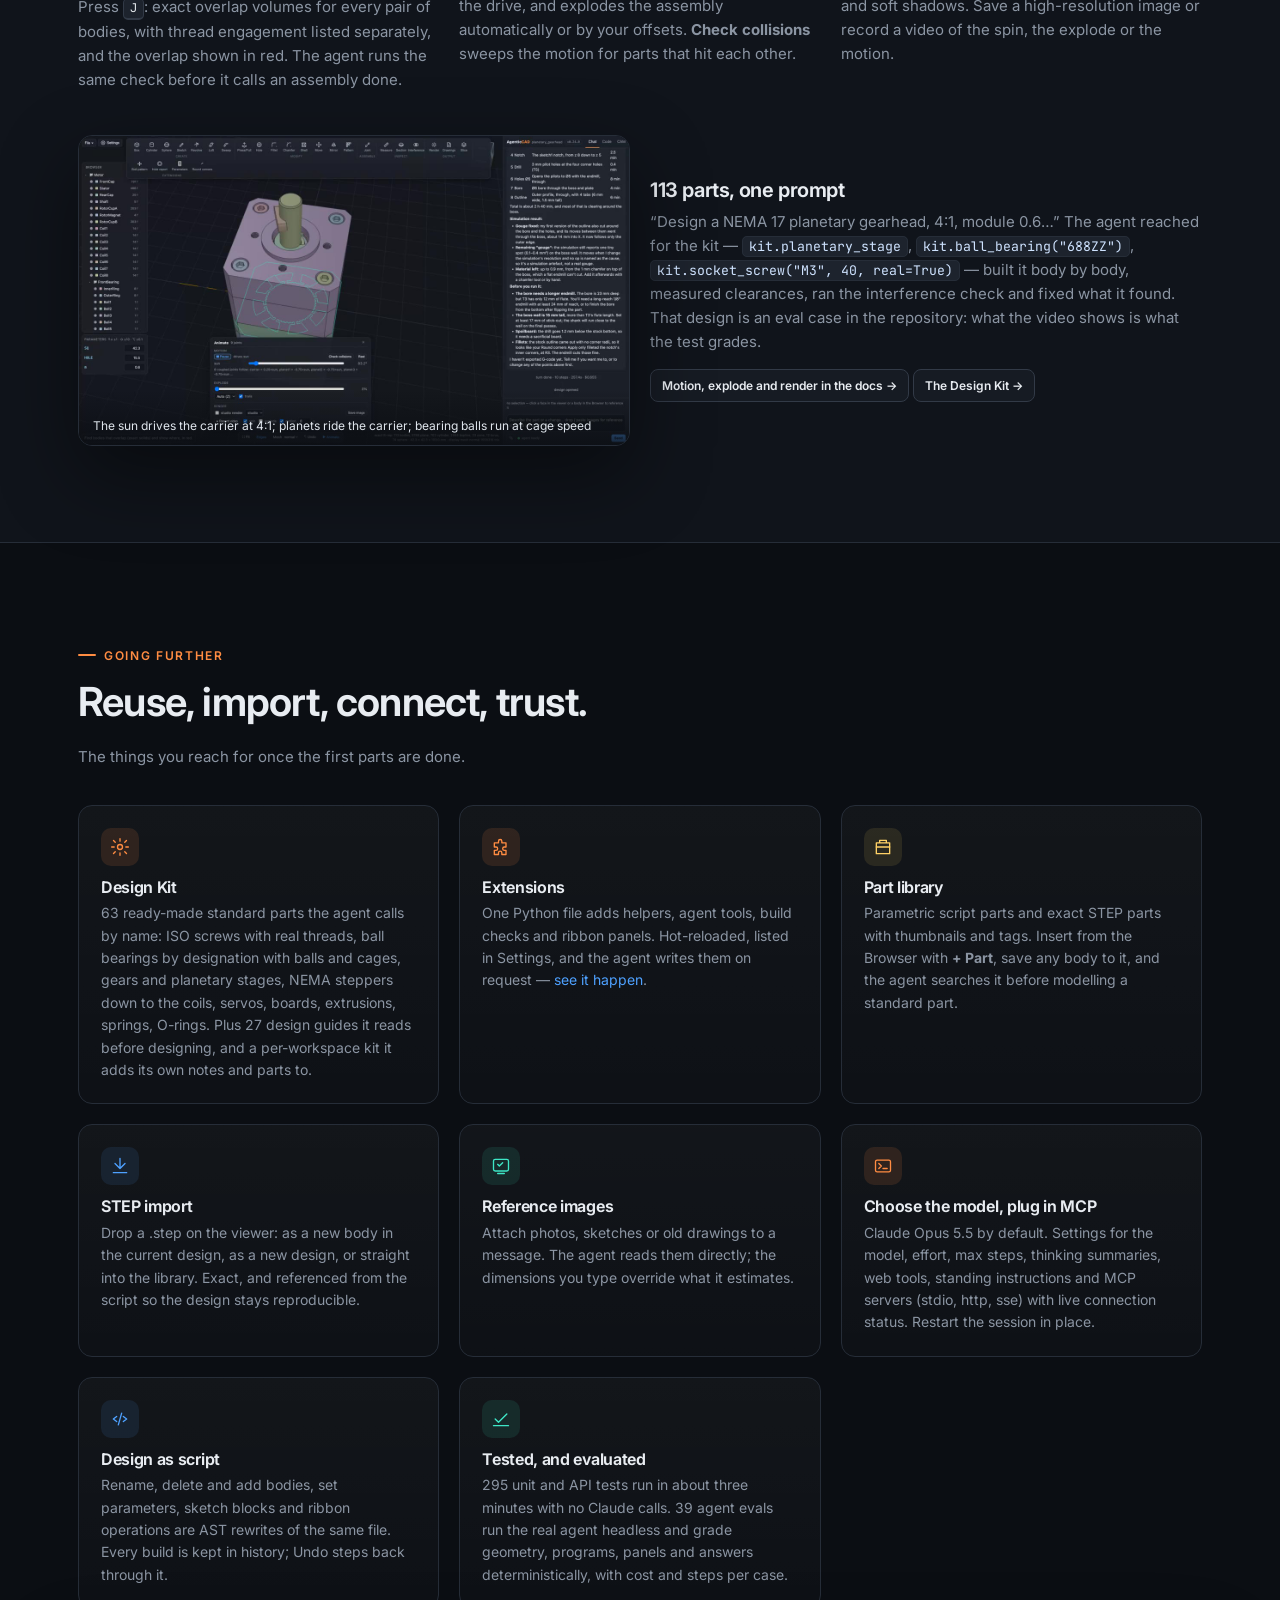
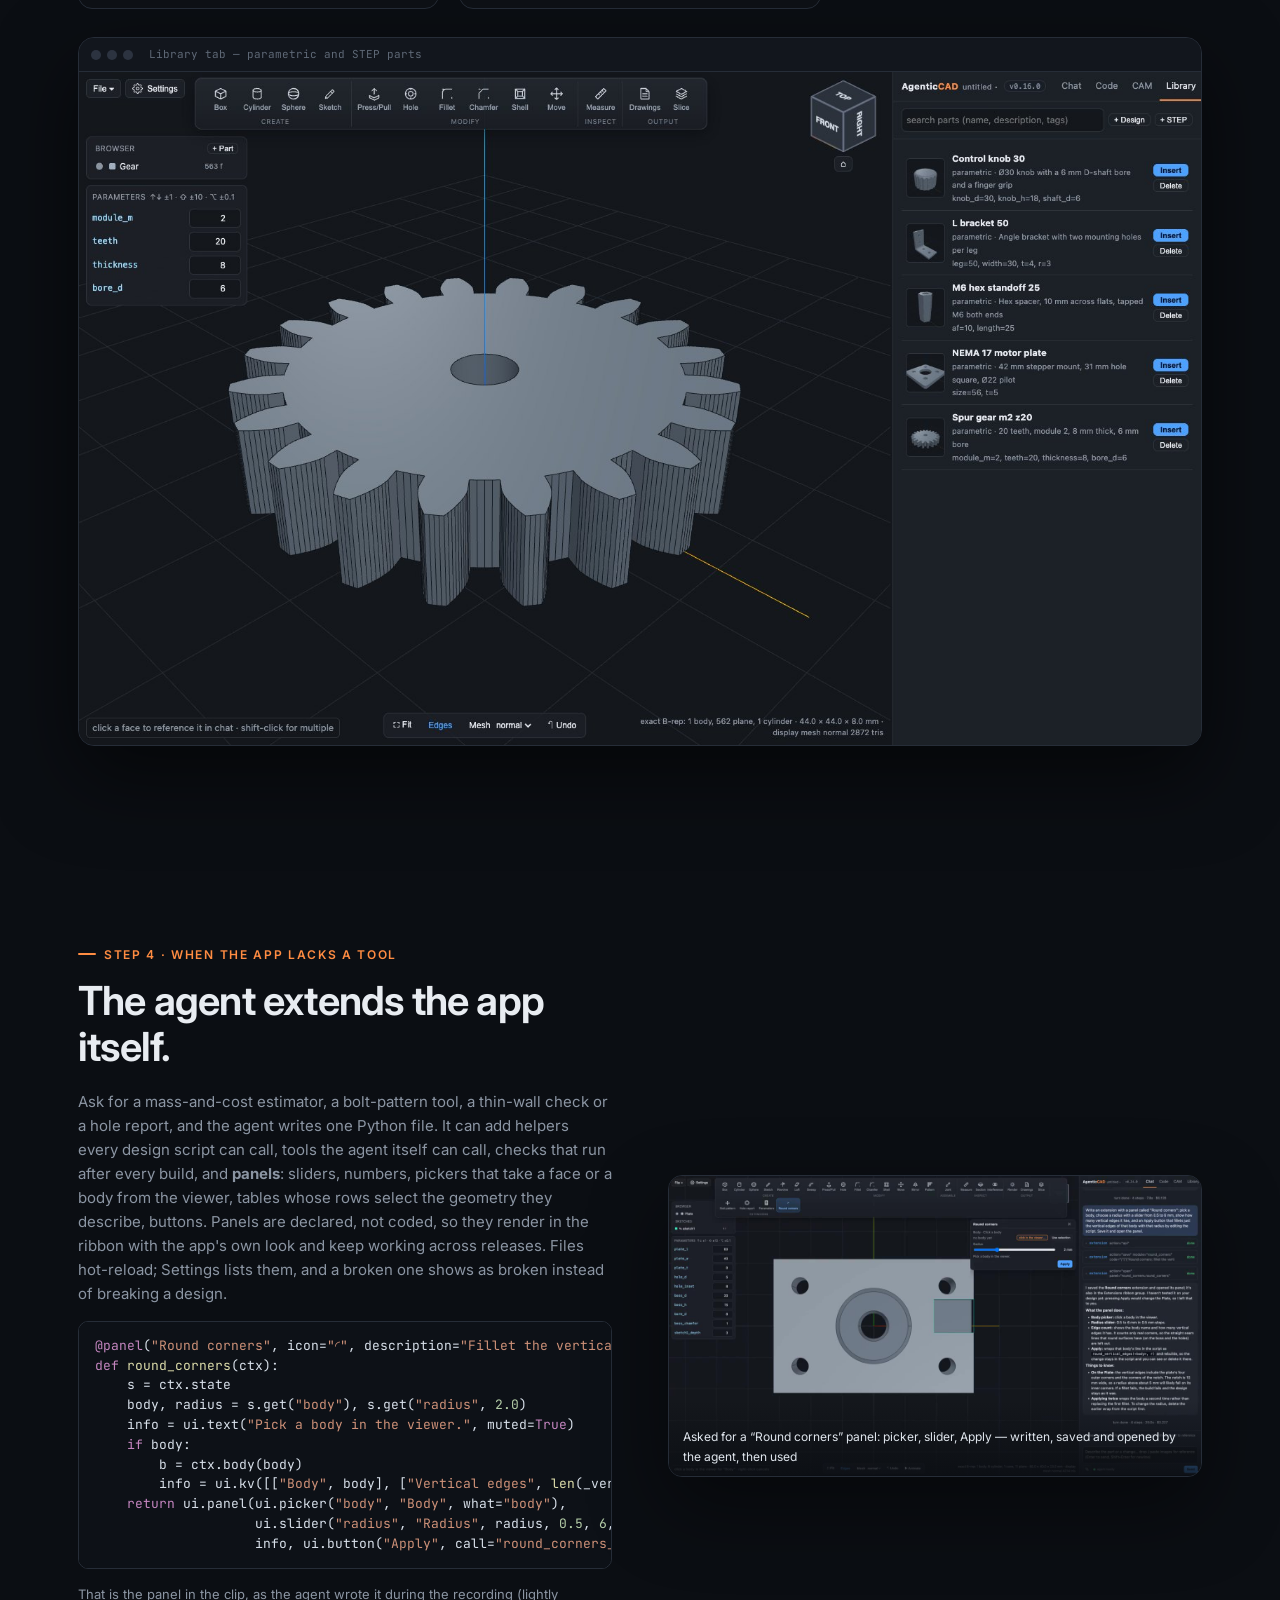
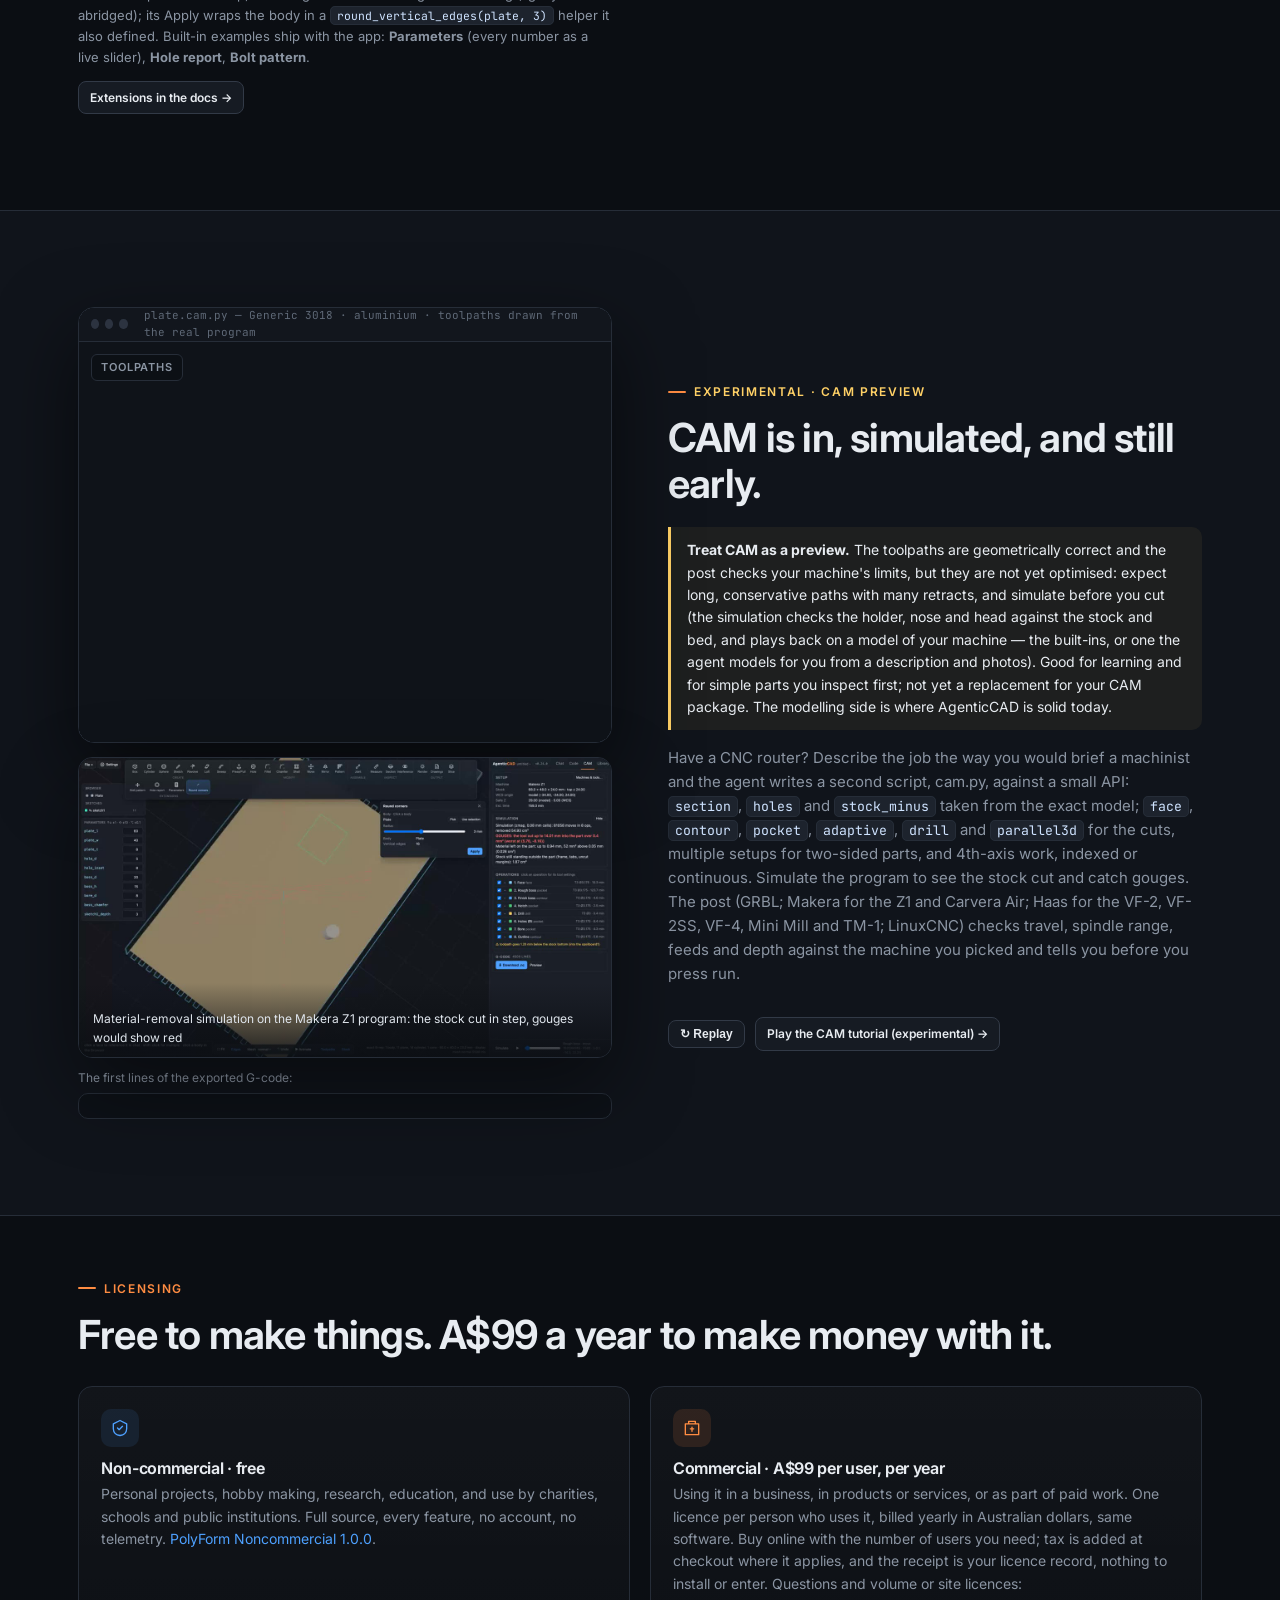
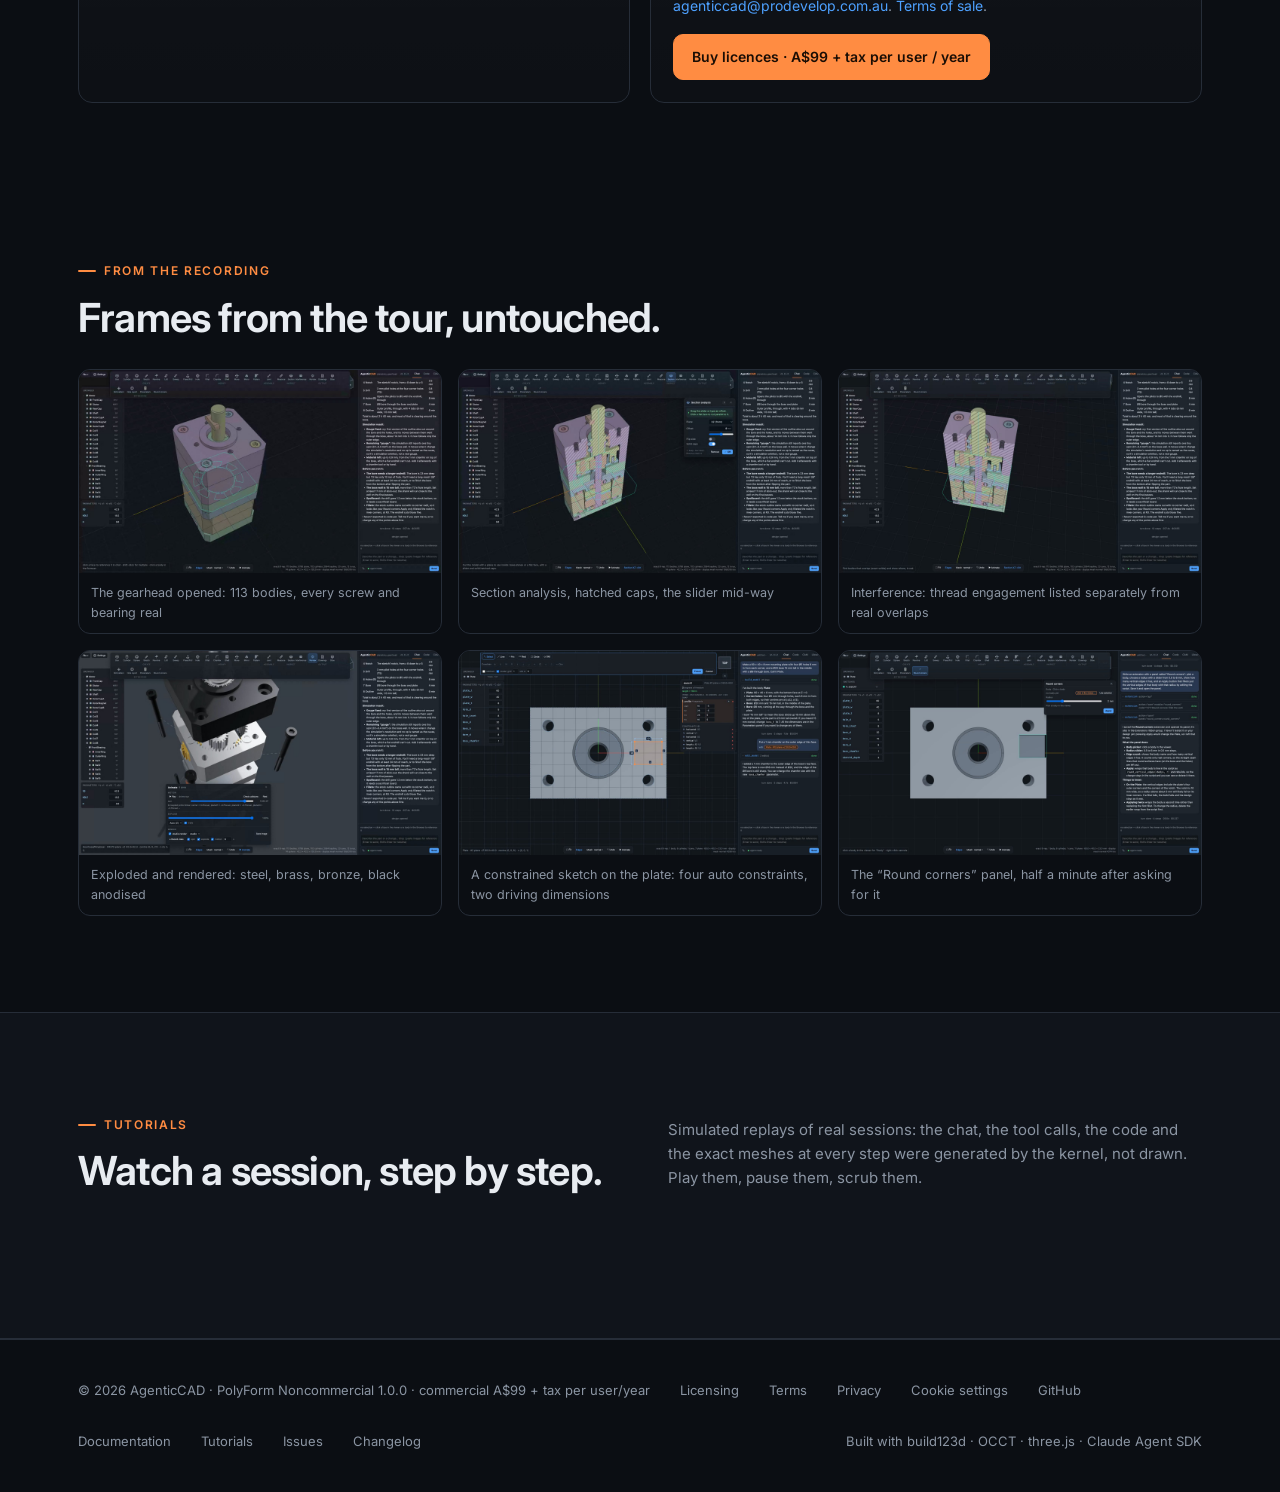
==== commit fc82a0b5: "Site: v0.29.0 machine view in the CAM tab, animated doors Co-Authored-By: Claude Fable 5.1 <noreply@" ====
--- a/index.html
+++ b/index.html
@@ -11,7 +11,7 @@
 <link rel="icon" href="data:image/svg+xml,%3Csvg xmlns='http://www.w3.org/2000/svg' viewBox='0 0 32 32'%3E%3Cpath d='M16 3 28 9.5v13L16 29 4 22.5v-13L16 3Z' fill='none' stroke='%234ea1ff' stroke-width='2'/%3E%3Ccircle cx='16' cy='16' r='4' fill='%23ff8c42'/%3E%3C/svg%3E">
 <link rel="preconnect" href="https://fonts.googleapis.com"><link rel="preconnect" href="https://fonts.gstatic.com" crossorigin>
 <link href="https://fonts.googleapis.com/css2?family=Inter:wght@400;500;600;700;800&family=JetBrains+Mono:wght@400;500&display=swap" rel="stylesheet">
-<link rel="stylesheet" href="assets/site.css?v=0.27.0">
+<link rel="stylesheet" href="assets/site.css?v=0.29.0">
 <style>
   .hero{position:relative;padding:90px 0 40px;overflow:hidden}
   .hero .bgrid{position:absolute;inset:0;background-image:linear-gradient(rgba(255,255,255,.035) 1px,transparent 1px),linear-gradient(90deg,rgba(255,255,255,.035) 1px,transparent 1px);background-size:56px 56px;mask-image:radial-gradient(ellipse 70% 60% at 50% 20%,#000 30%,transparent 75%);-webkit-mask-image:radial-gradient(ellipse 70% 60% at 50% 20%,#000 30%,transparent 75%)}
@@ -352,7 +352,7 @@
 </div></footer>
 
 <script type="importmap">{ "imports": { "three": "https://cdn.jsdelivr.net/npm/three@0.170.0/build/three.module.js", "three/addons/": "https://cdn.jsdelivr.net/npm/three@0.170.0/examples/jsm/" } }</script>
-<script src="assets/site.js?v=0.27.0"></script>
+<script src="assets/site.js?v=0.29.0"></script>
 <script>
 // feature clips: load when near the viewport, play while visible
 (() => { const vids = [...document.querySelectorAll('.clip video[data-src]')]; if (!('IntersectionObserver' in window)) { vids.forEach(v => { v.src = v.dataset.src; }); return; }
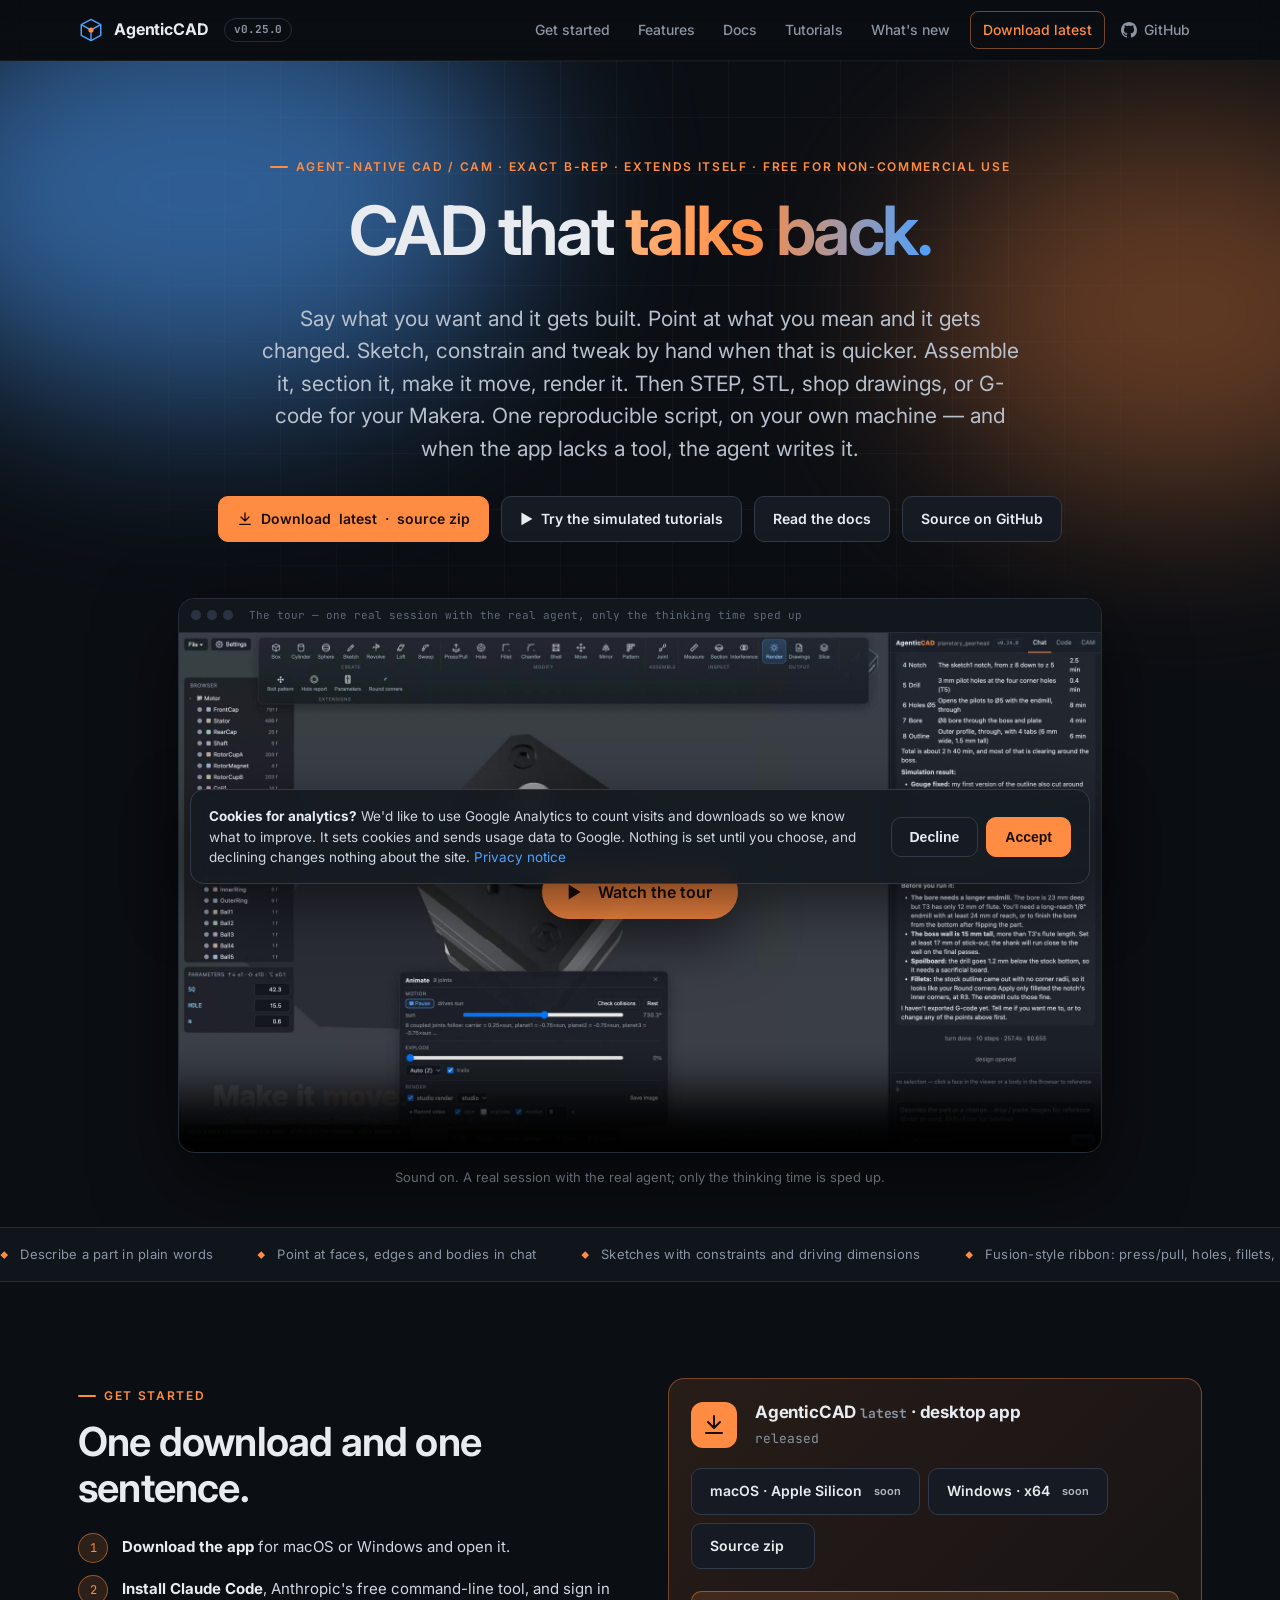
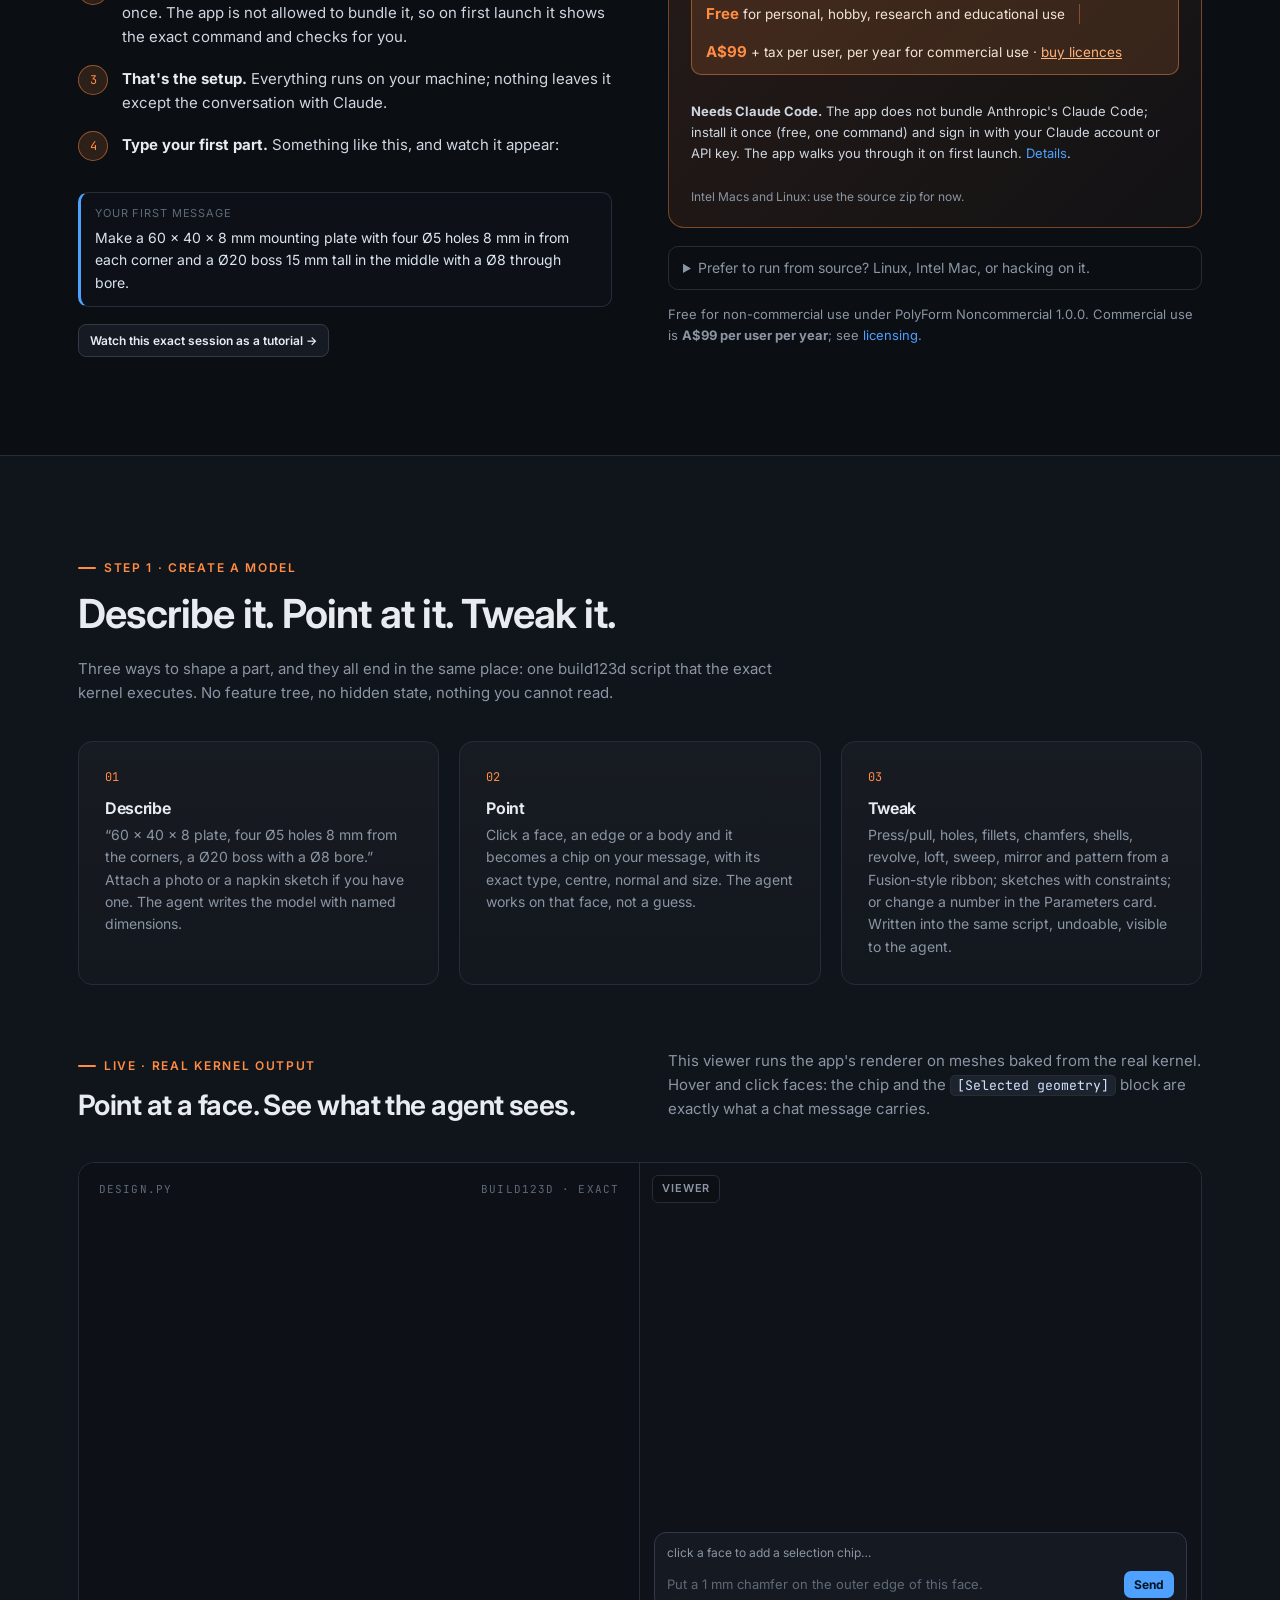
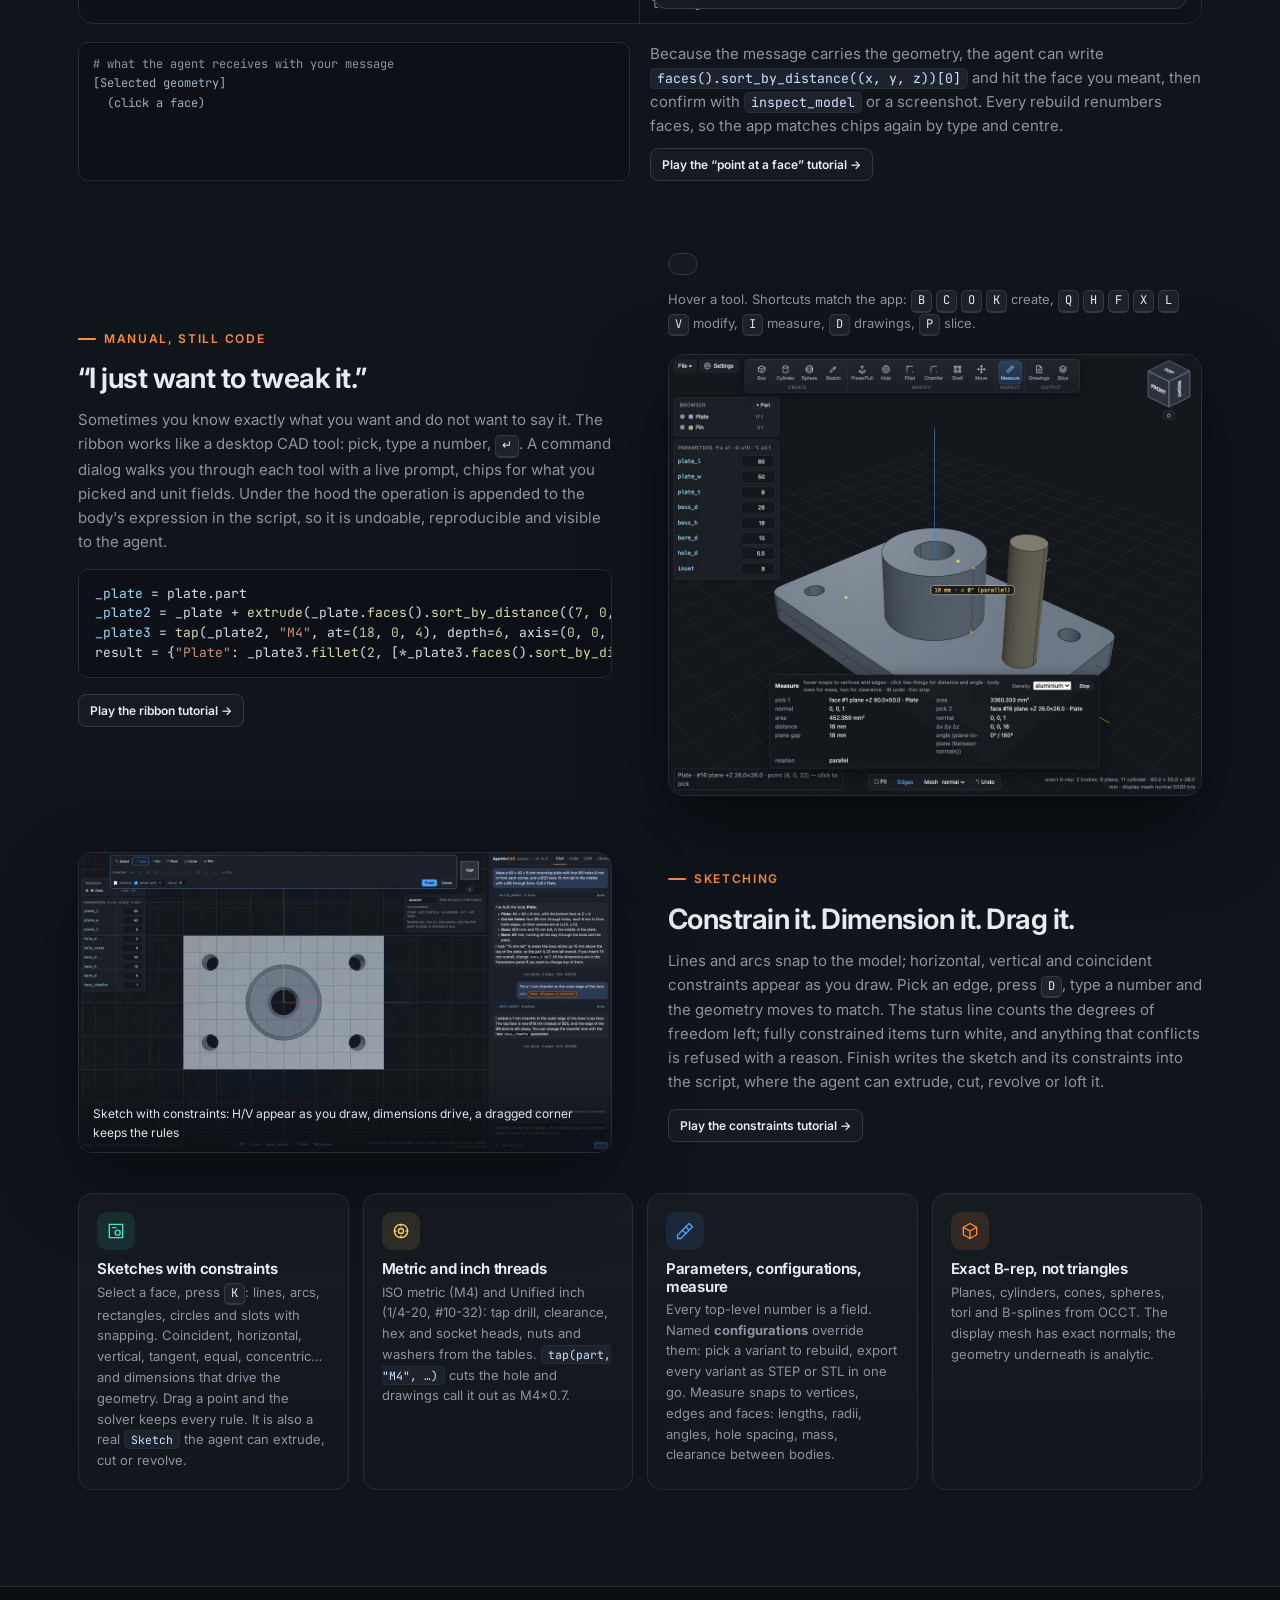
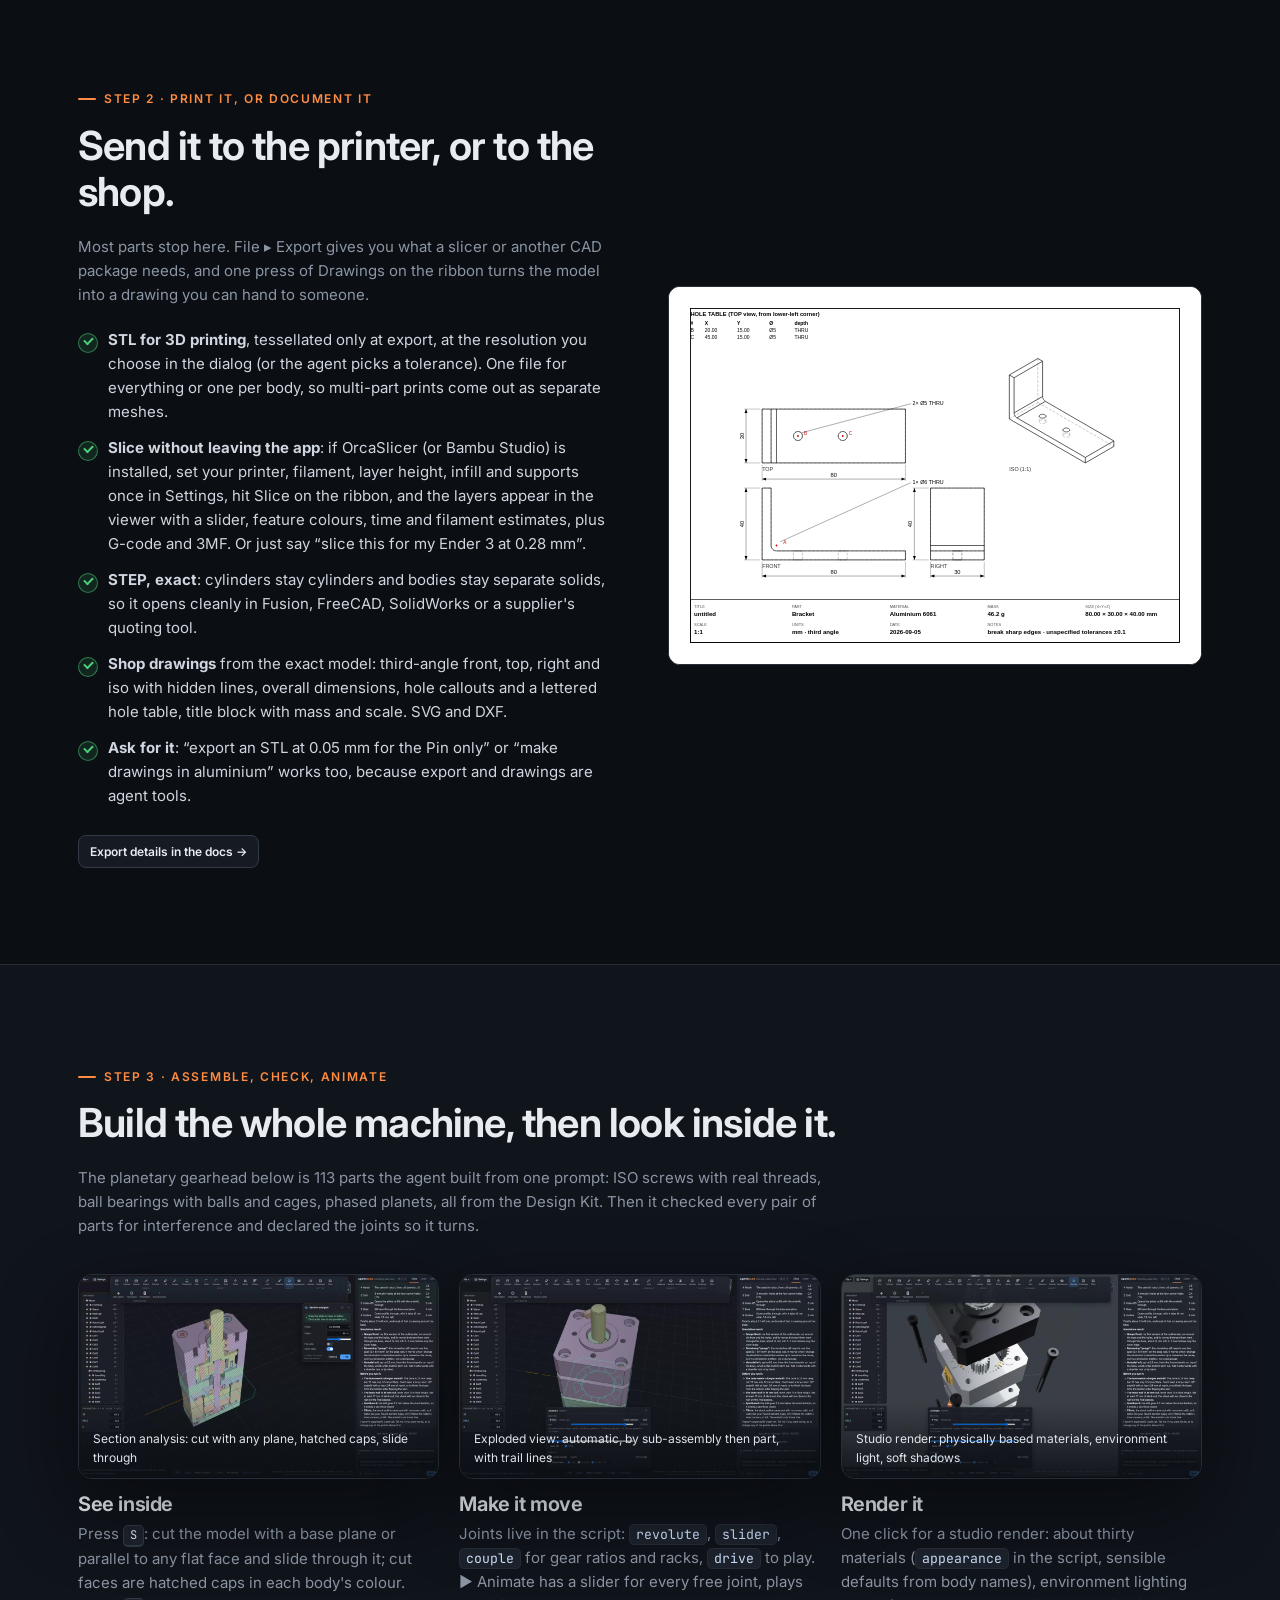
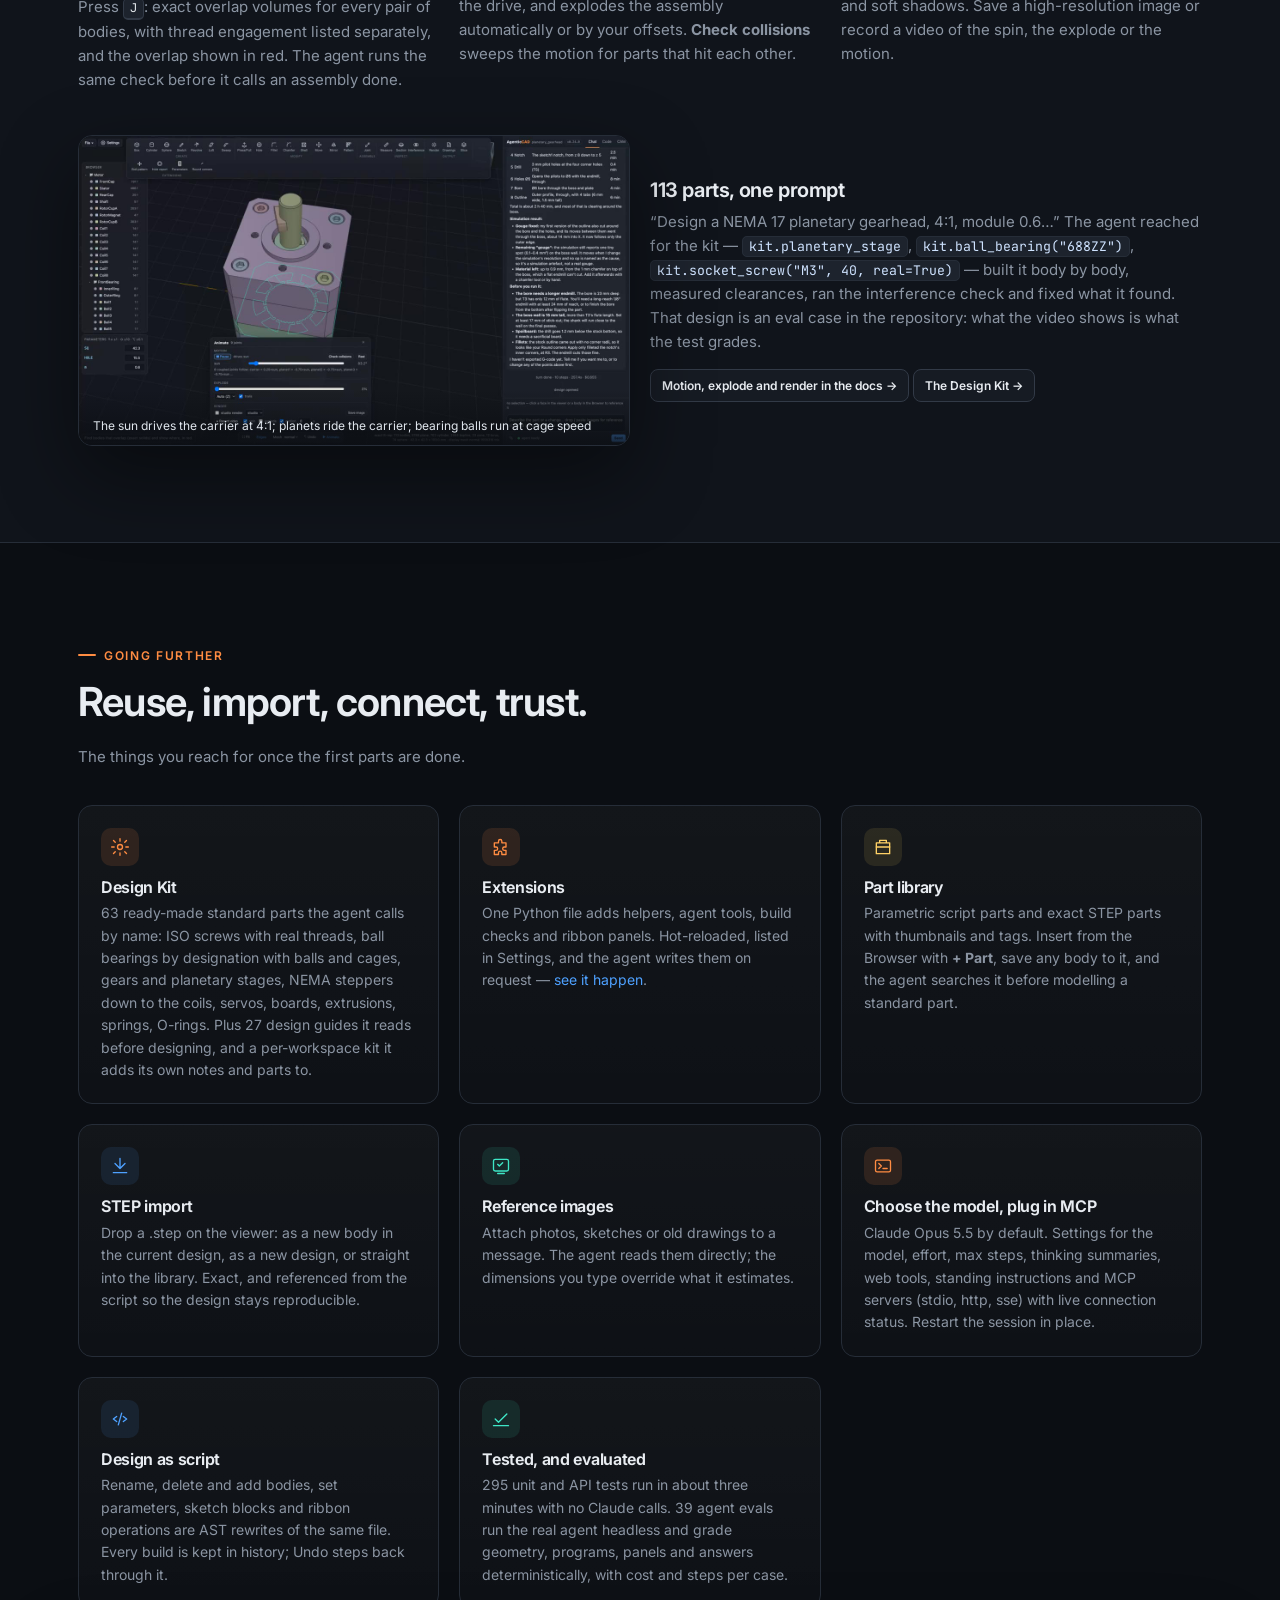
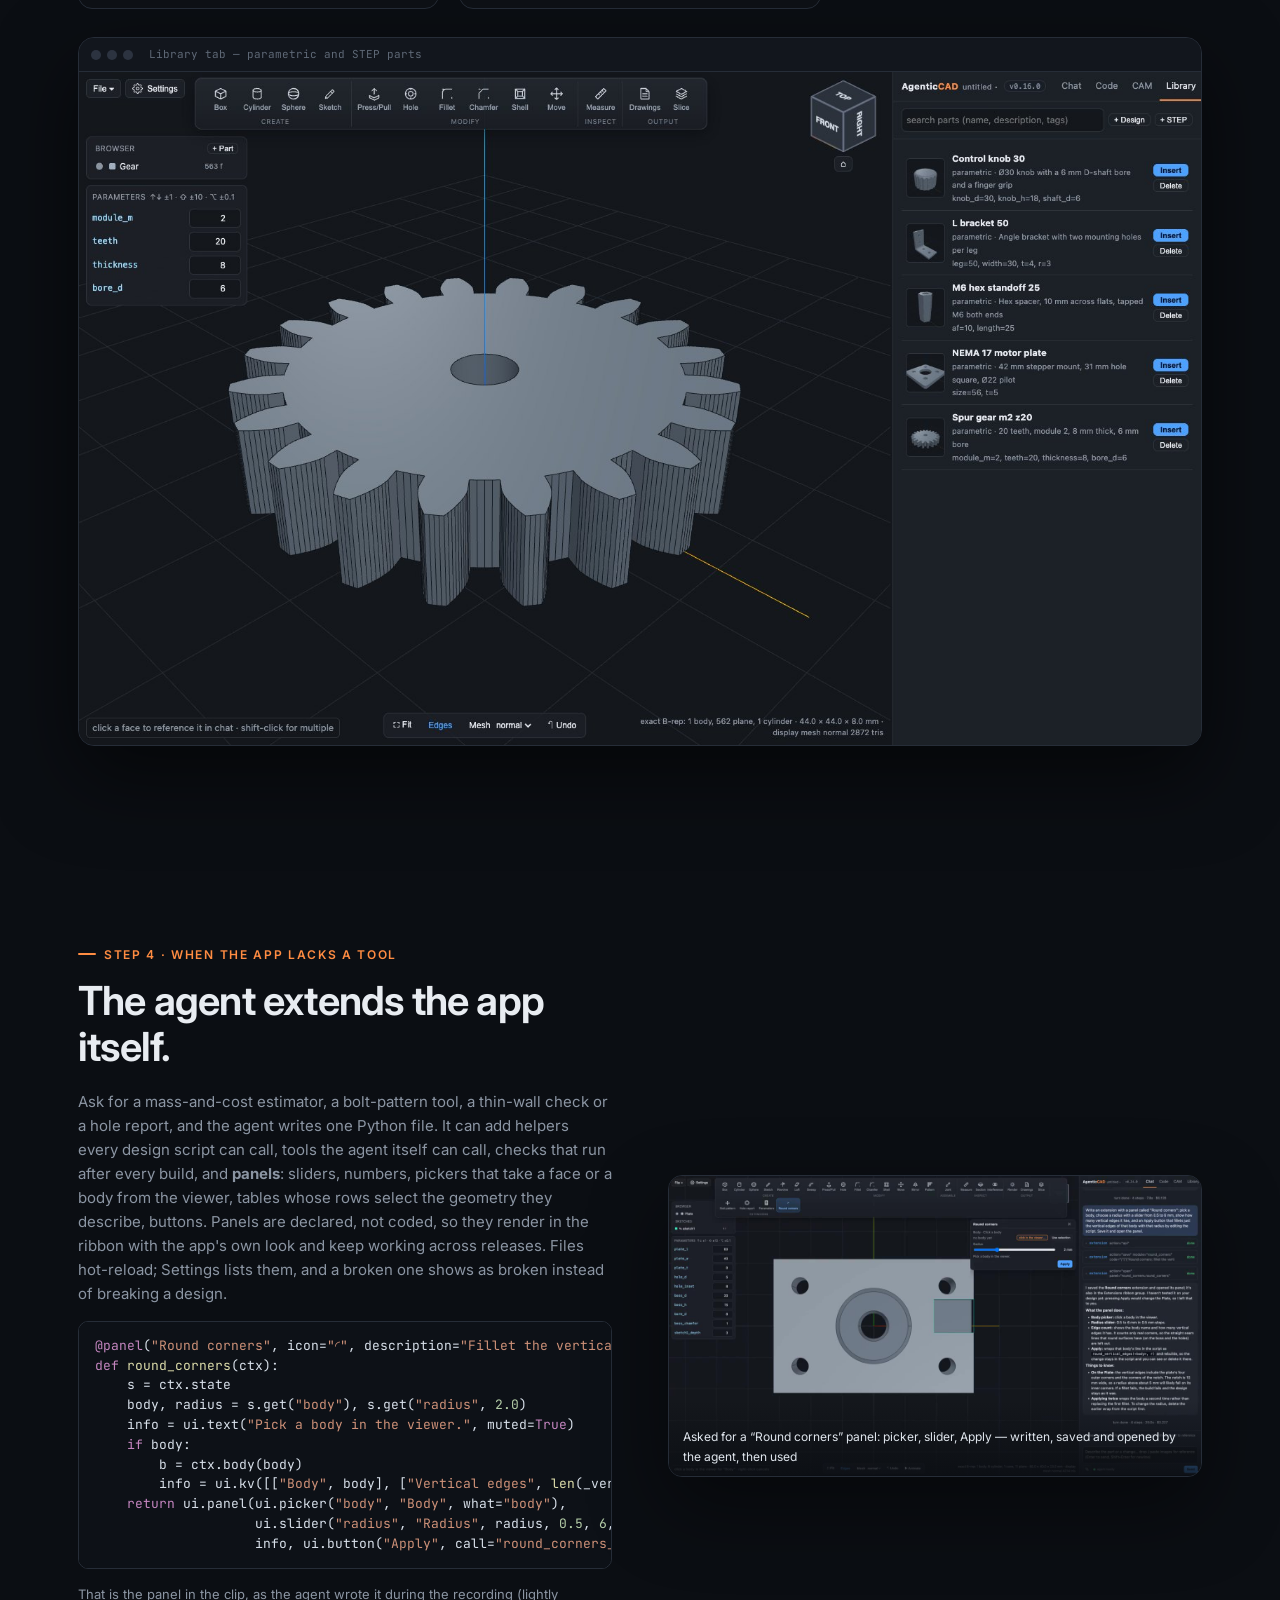
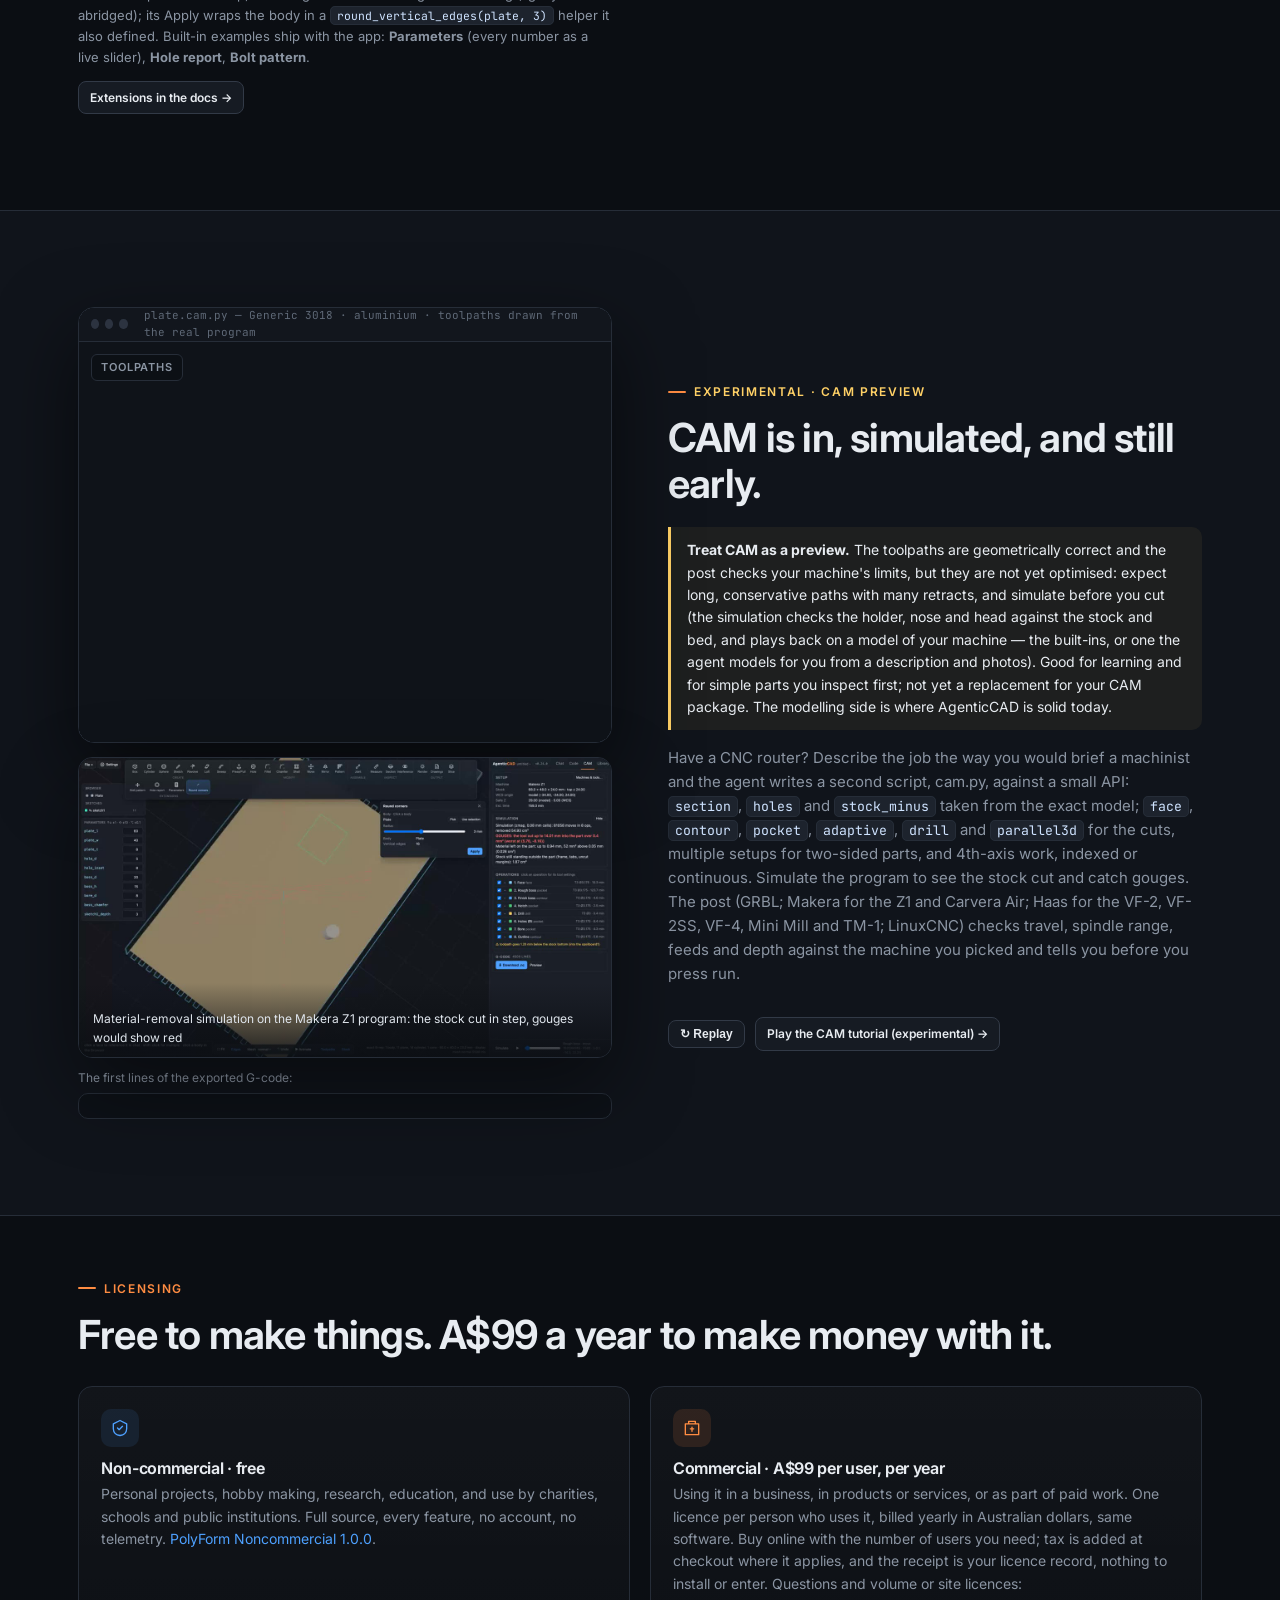
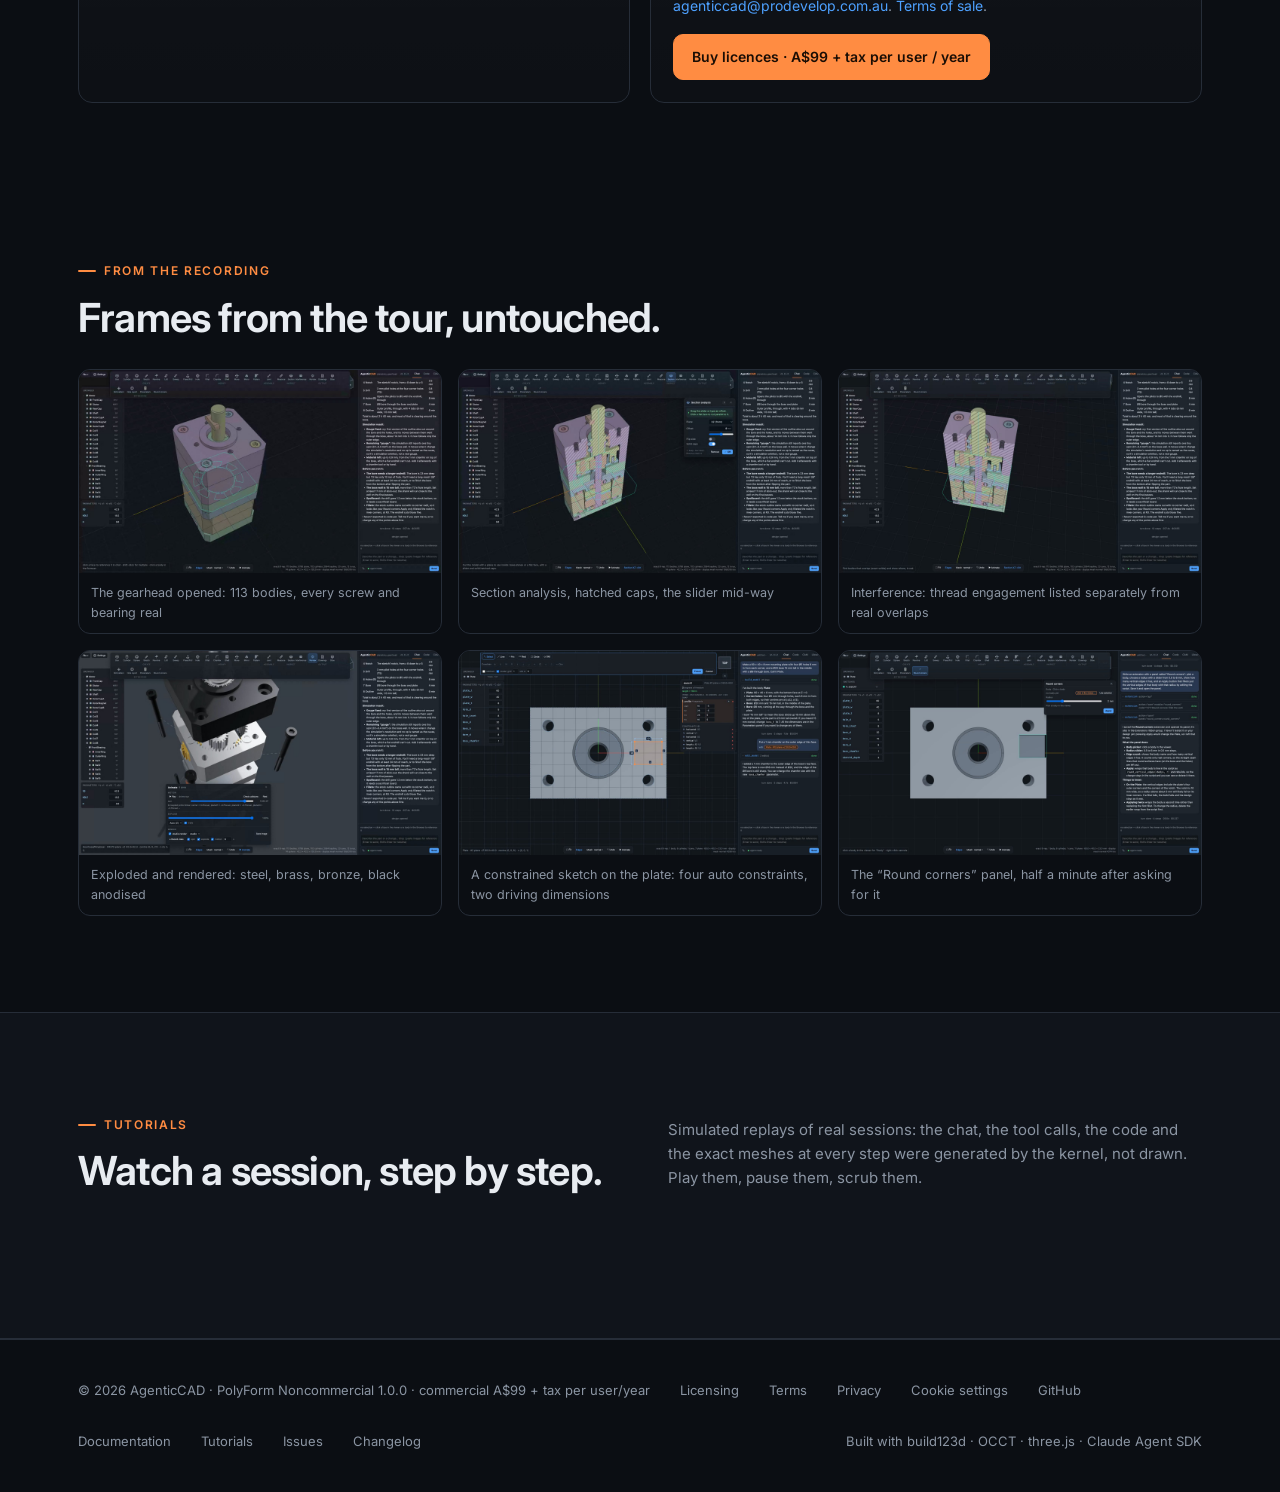
==== commit b9f3f87b: "Site: v0.30.0 simulation playback Co-Authored-By: Claude Fable 5.1 <noreply@anthropic.com>" ====
--- a/index.html
+++ b/index.html
@@ -11,7 +11,7 @@
 <link rel="icon" href="data:image/svg+xml,%3Csvg xmlns='http://www.w3.org/2000/svg' viewBox='0 0 32 32'%3E%3Cpath d='M16 3 28 9.5v13L16 29 4 22.5v-13L16 3Z' fill='none' stroke='%234ea1ff' stroke-width='2'/%3E%3Ccircle cx='16' cy='16' r='4' fill='%23ff8c42'/%3E%3C/svg%3E">
 <link rel="preconnect" href="https://fonts.googleapis.com"><link rel="preconnect" href="https://fonts.gstatic.com" crossorigin>
 <link href="https://fonts.googleapis.com/css2?family=Inter:wght@400;500;600;700;800&family=JetBrains+Mono:wght@400;500&display=swap" rel="stylesheet">
-<link rel="stylesheet" href="assets/site.css?v=0.29.0">
+<link rel="stylesheet" href="assets/site.css?v=0.30.0">
 <style>
   .hero{position:relative;padding:90px 0 40px;overflow:hidden}
   .hero .bgrid{position:absolute;inset:0;background-image:linear-gradient(rgba(255,255,255,.035) 1px,transparent 1px),linear-gradient(90deg,rgba(255,255,255,.035) 1px,transparent 1px);background-size:56px 56px;mask-image:radial-gradient(ellipse 70% 60% at 50% 20%,#000 30%,transparent 75%);-webkit-mask-image:radial-gradient(ellipse 70% 60% at 50% 20%,#000 30%,transparent 75%)}
@@ -352,7 +352,7 @@
 </div></footer>
 
 <script type="importmap">{ "imports": { "three": "https://cdn.jsdelivr.net/npm/three@0.170.0/build/three.module.js", "three/addons/": "https://cdn.jsdelivr.net/npm/three@0.170.0/examples/jsm/" } }</script>
-<script src="assets/site.js?v=0.29.0"></script>
+<script src="assets/site.js?v=0.30.0"></script>
 <script>
 // feature clips: load when near the viewport, play while visible
 (() => { const vids = [...document.querySelectorAll('.clip video[data-src]')]; if (!('IntersectionObserver' in window)) { vids.forEach(v => { v.src = v.dataset.src; }); return; }
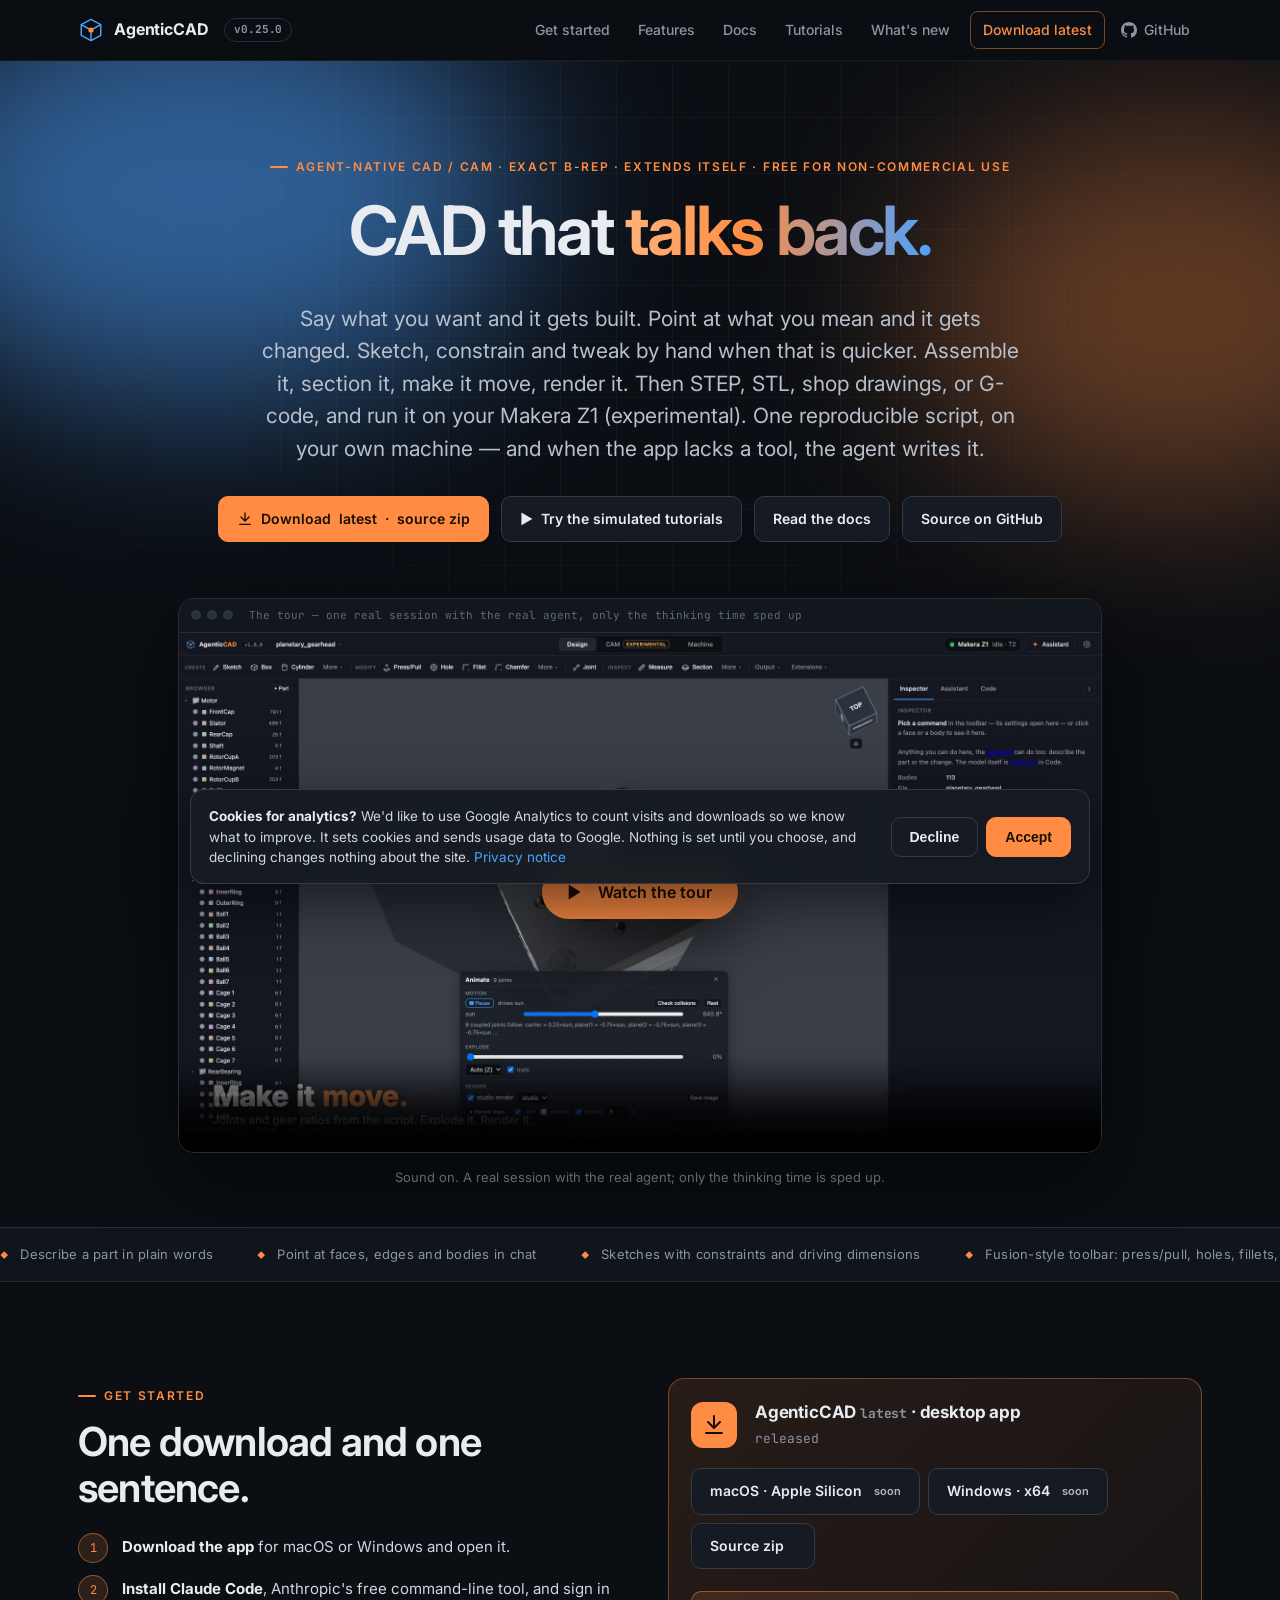
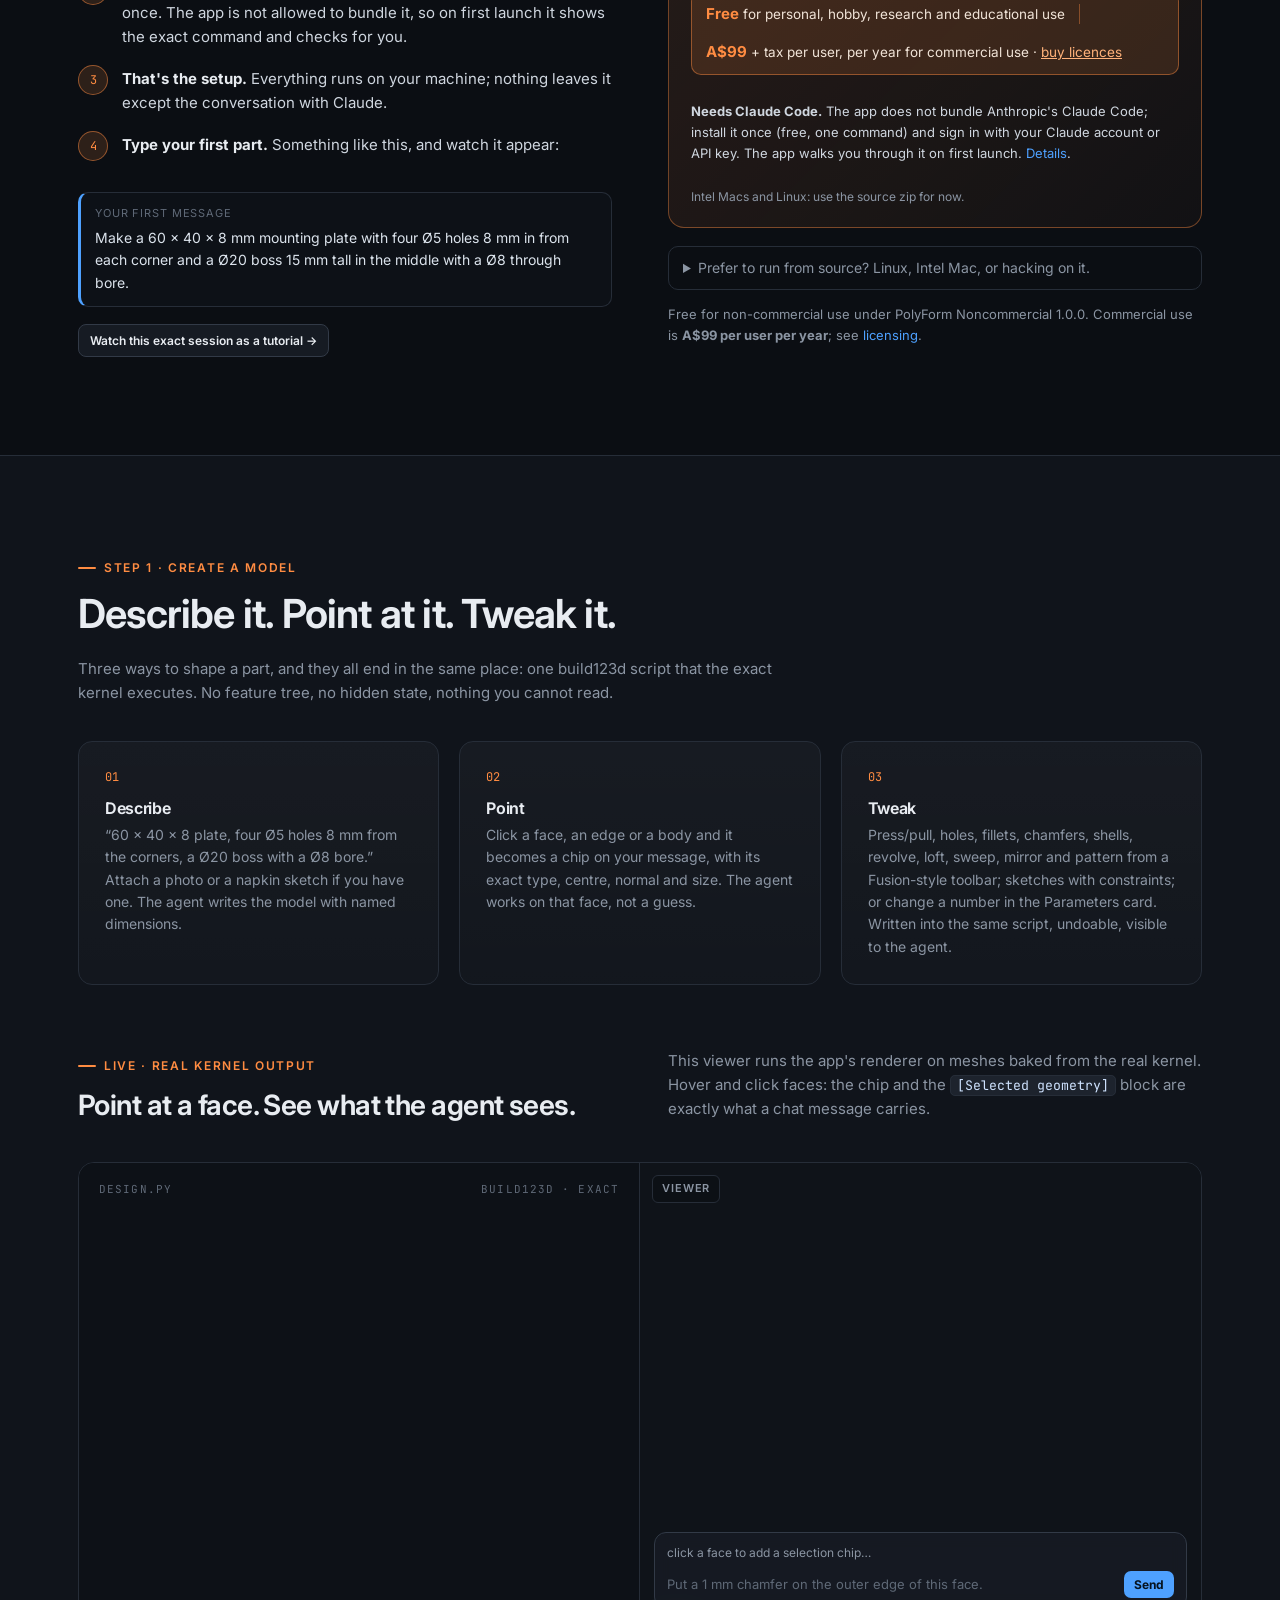
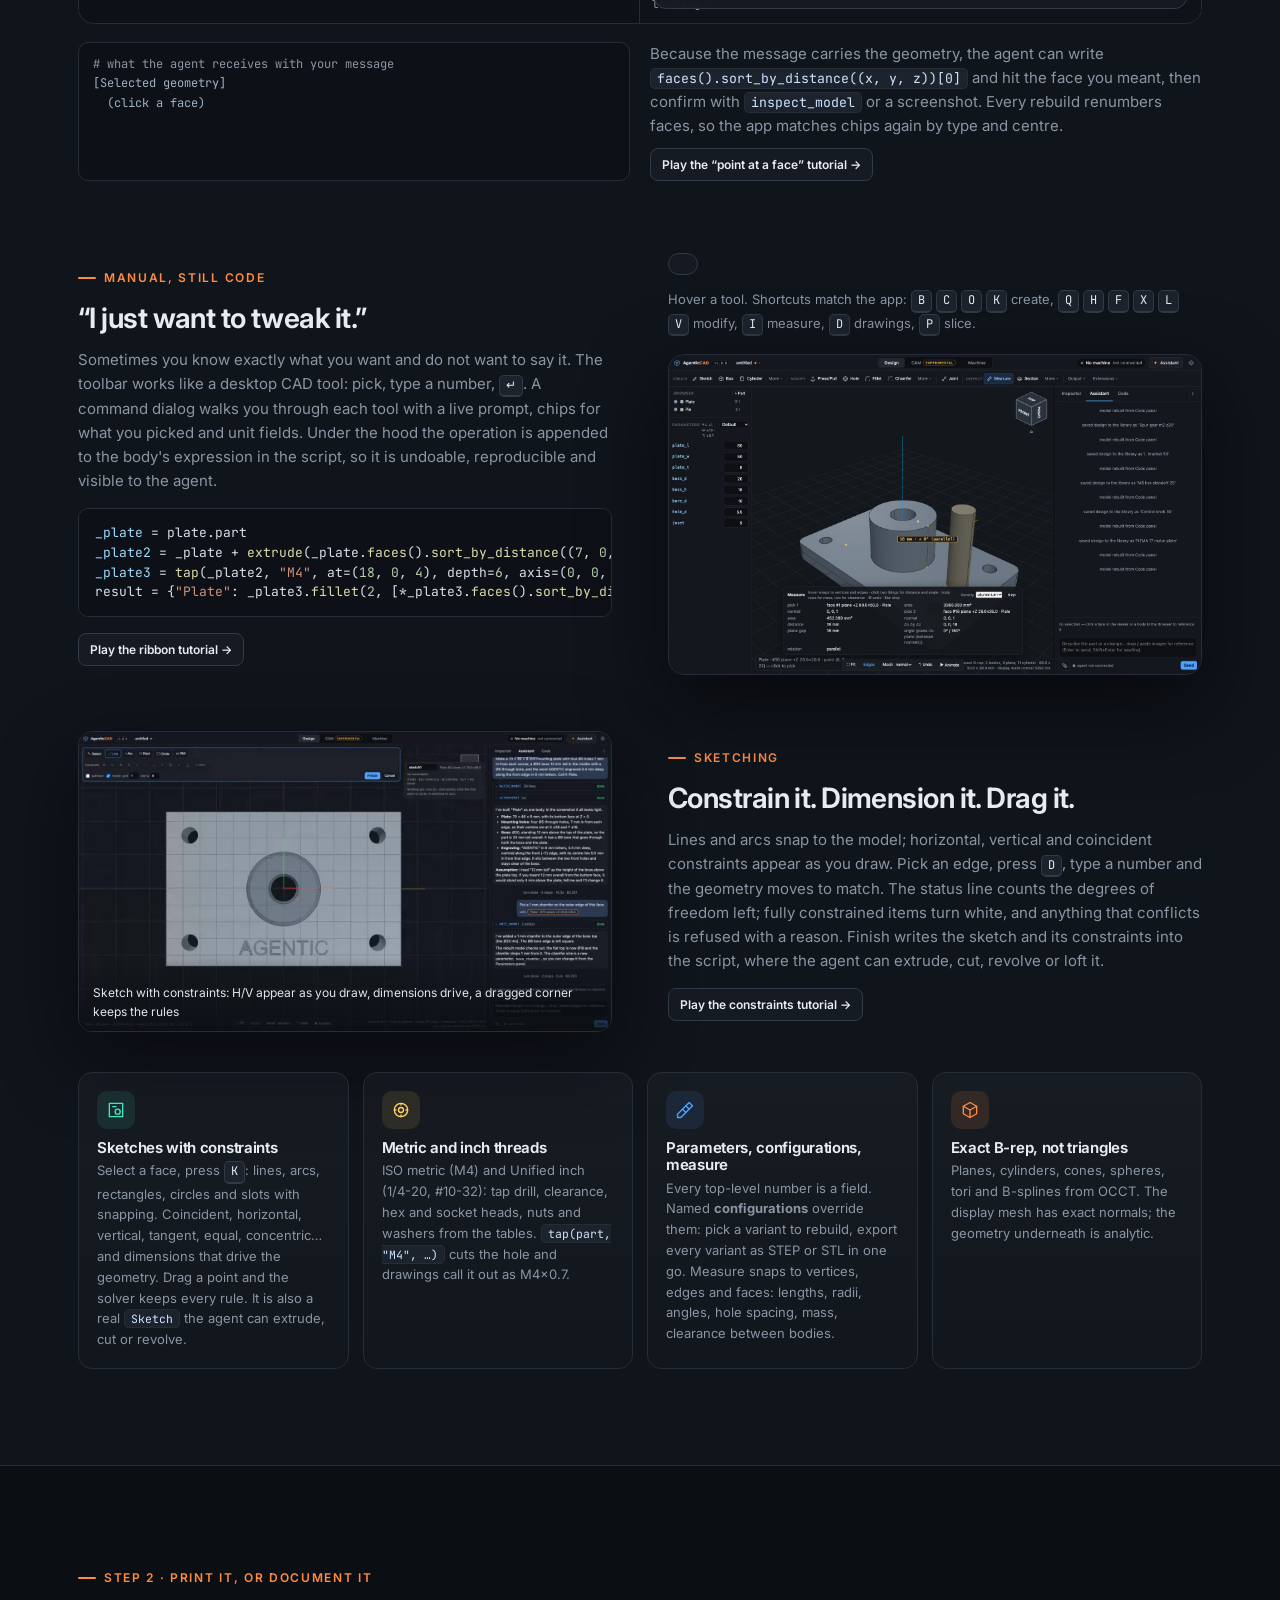
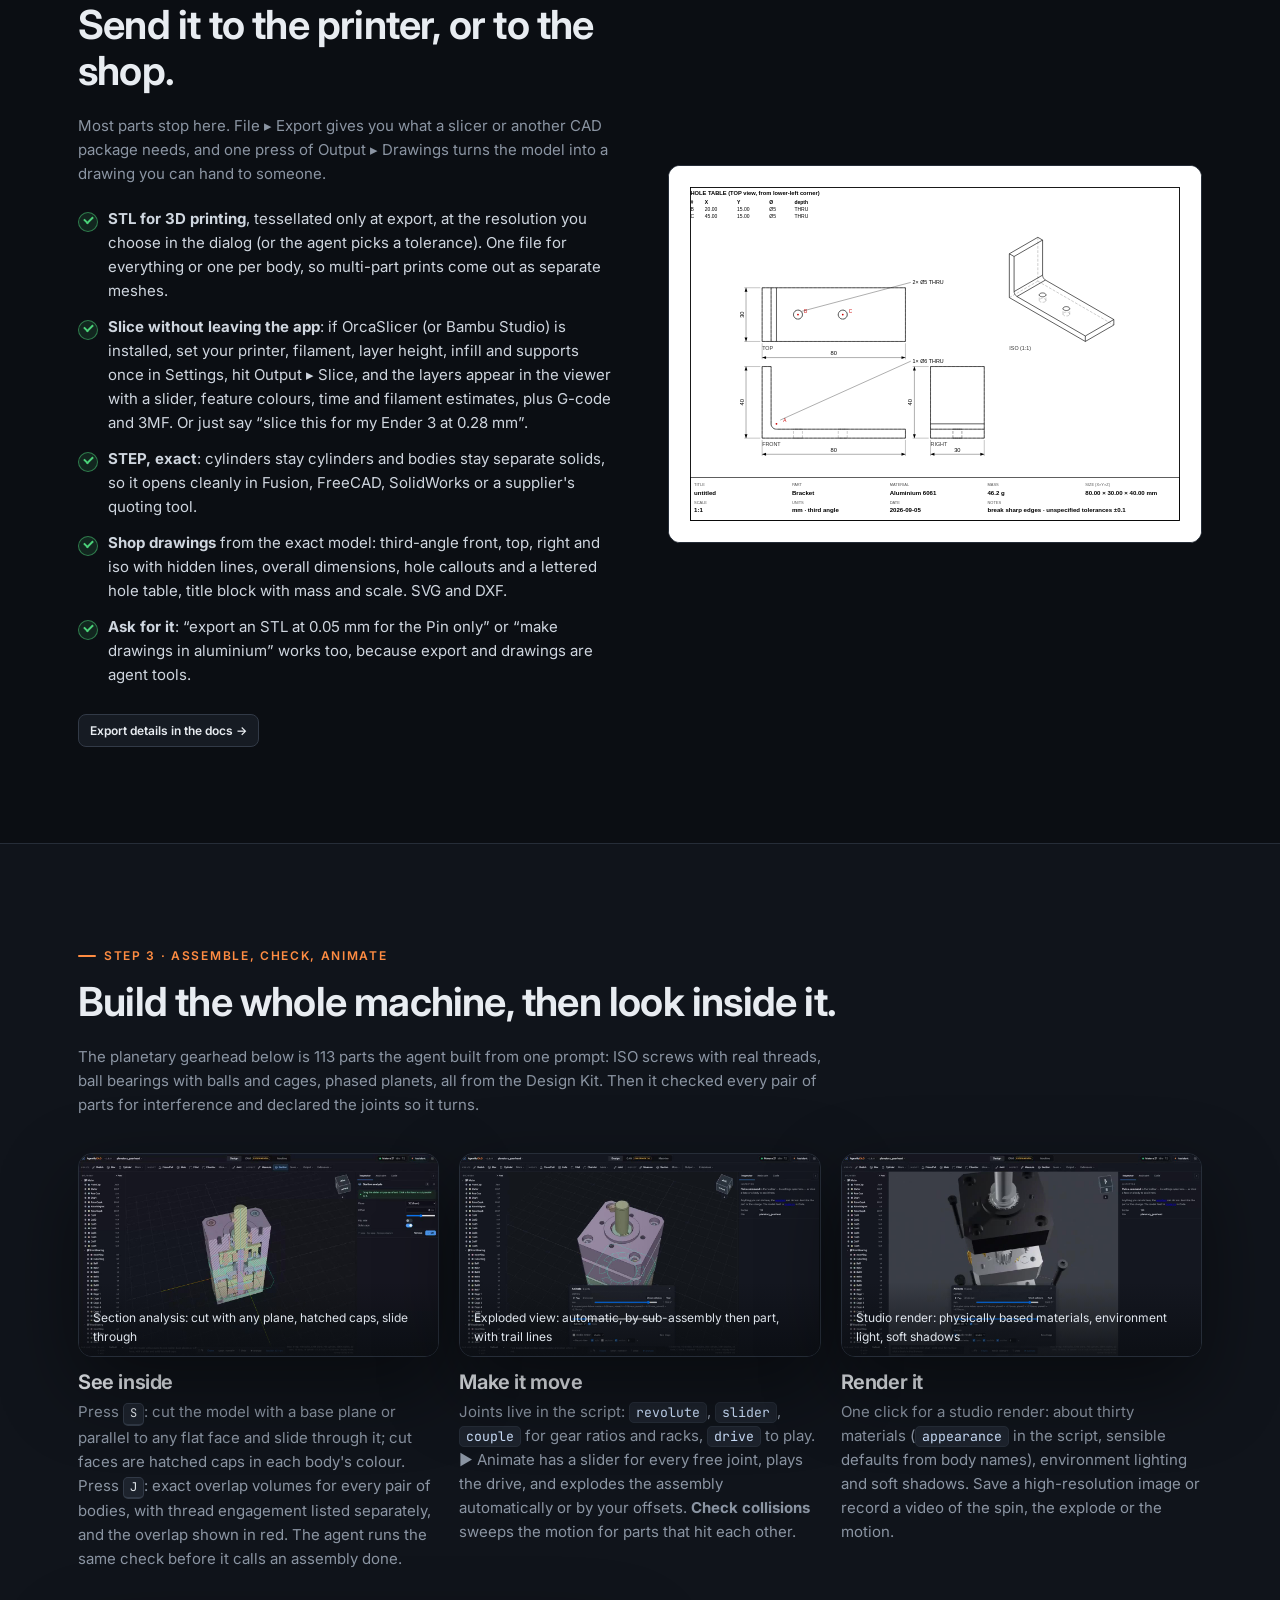
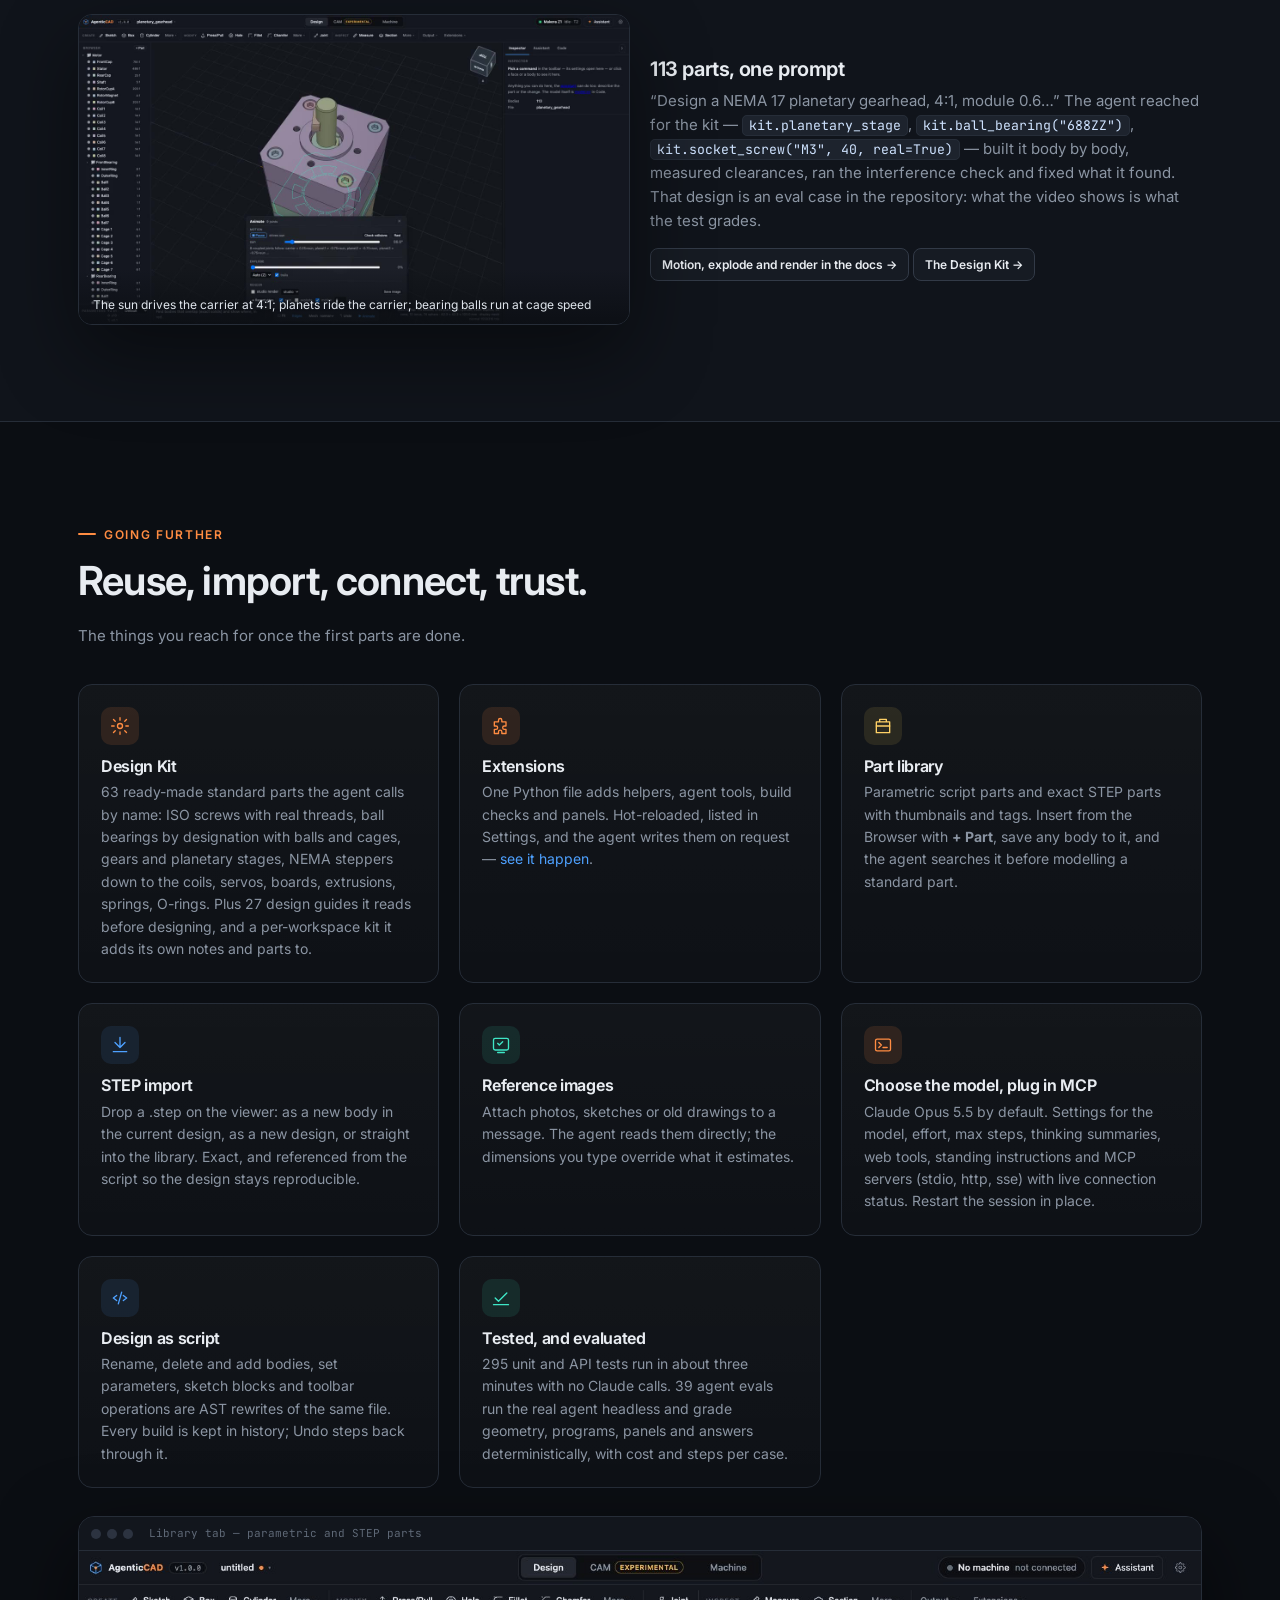
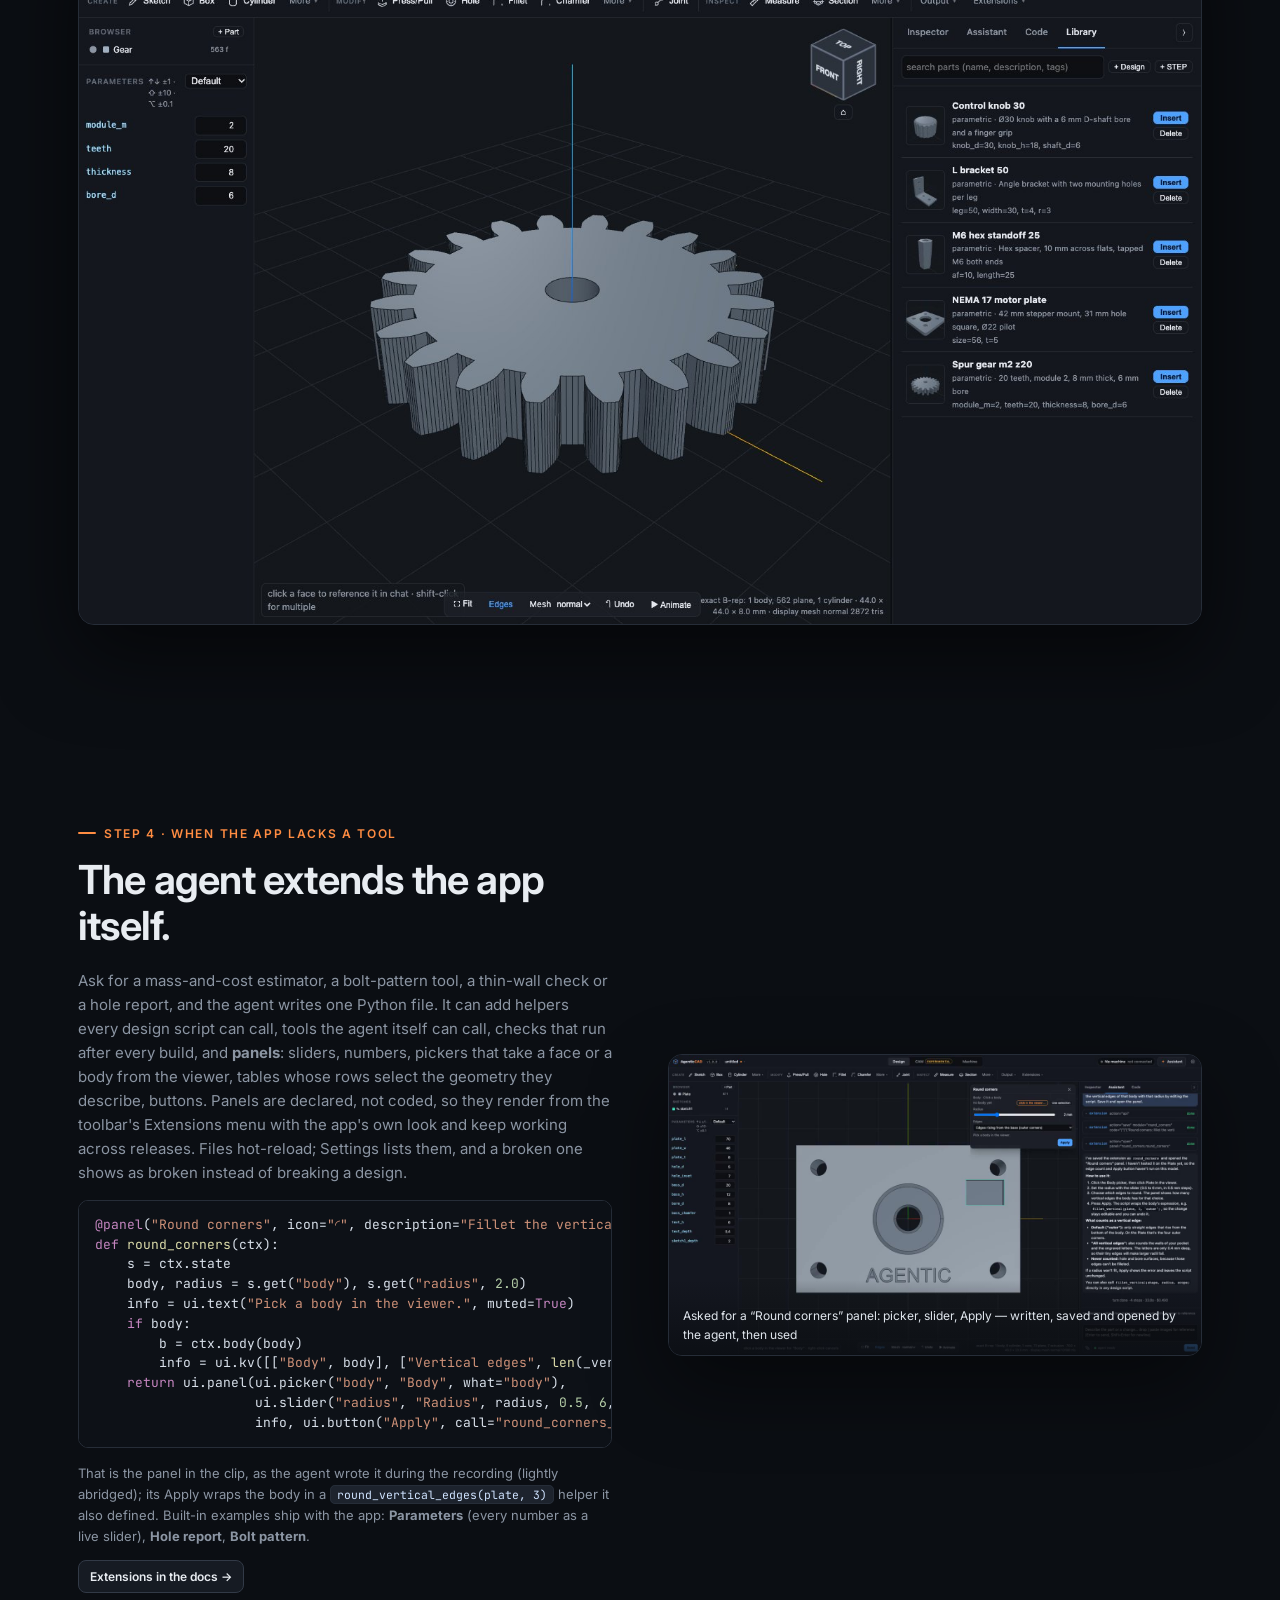
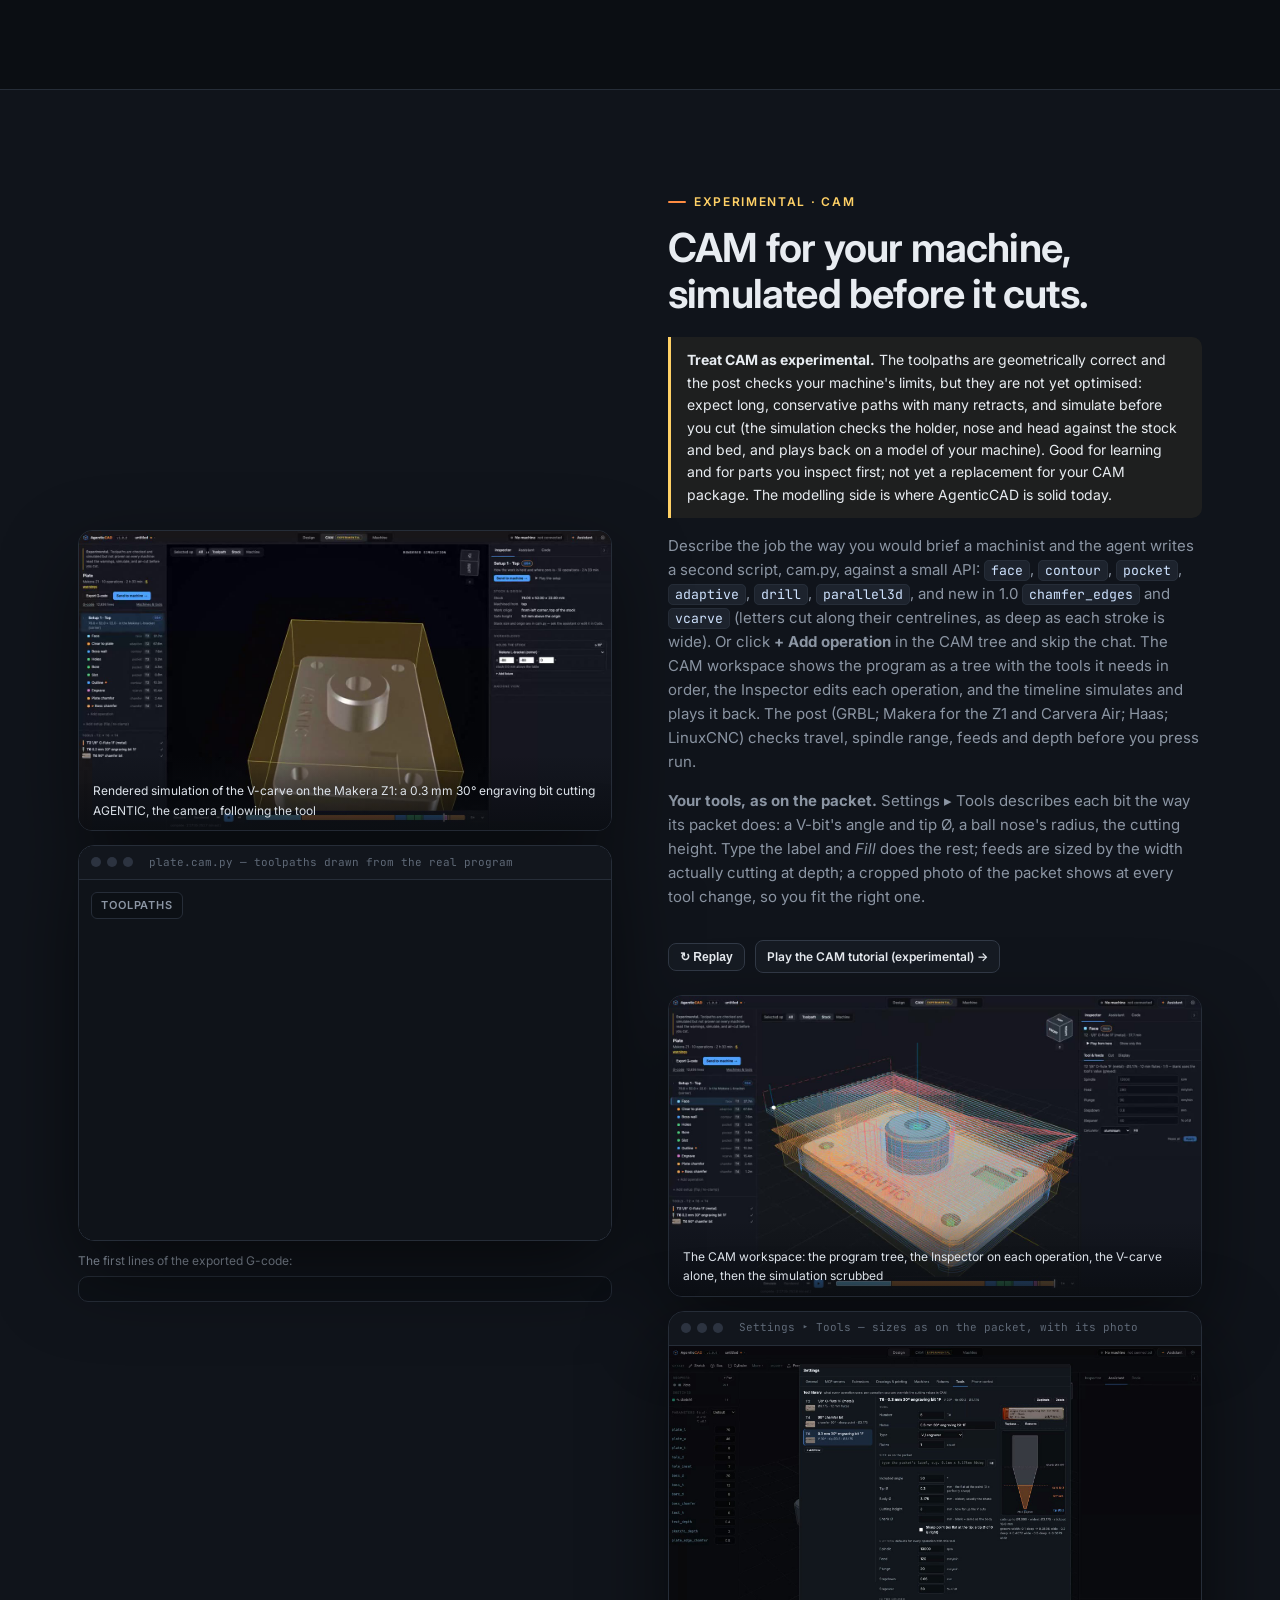
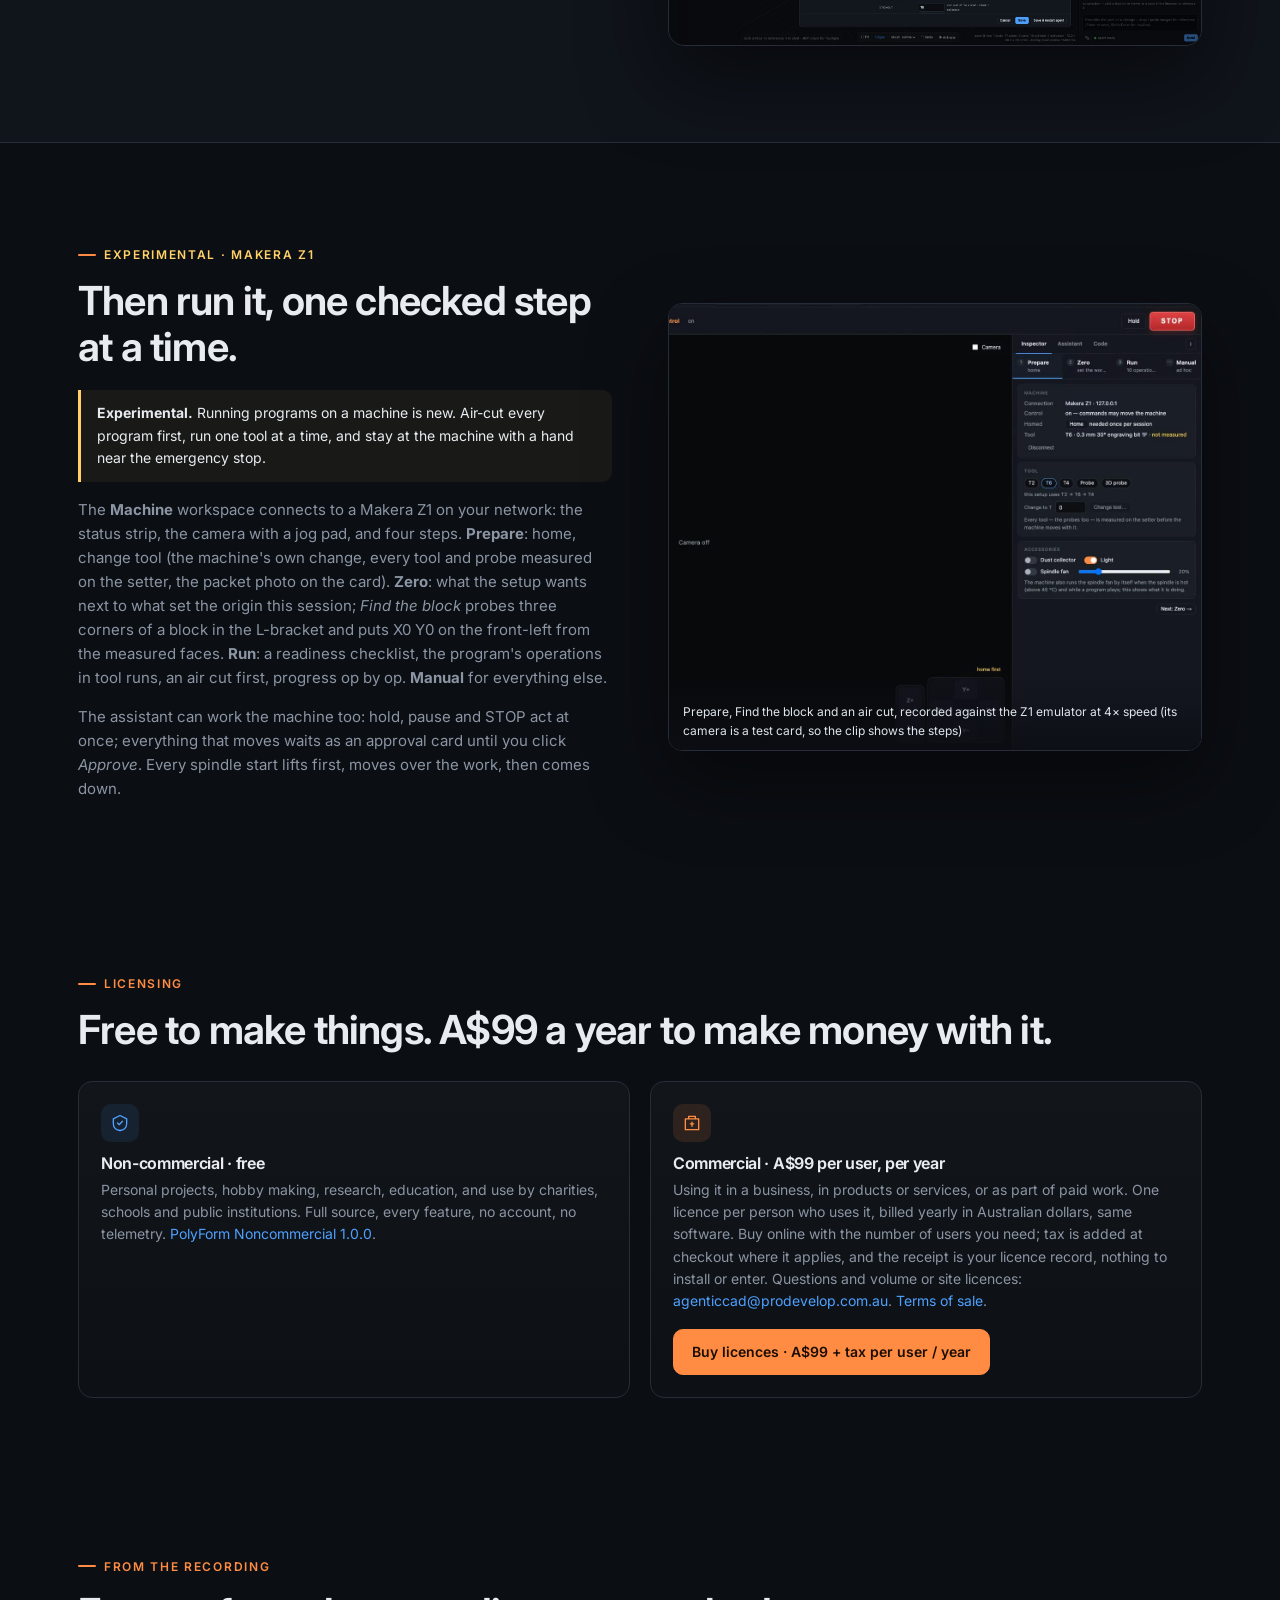
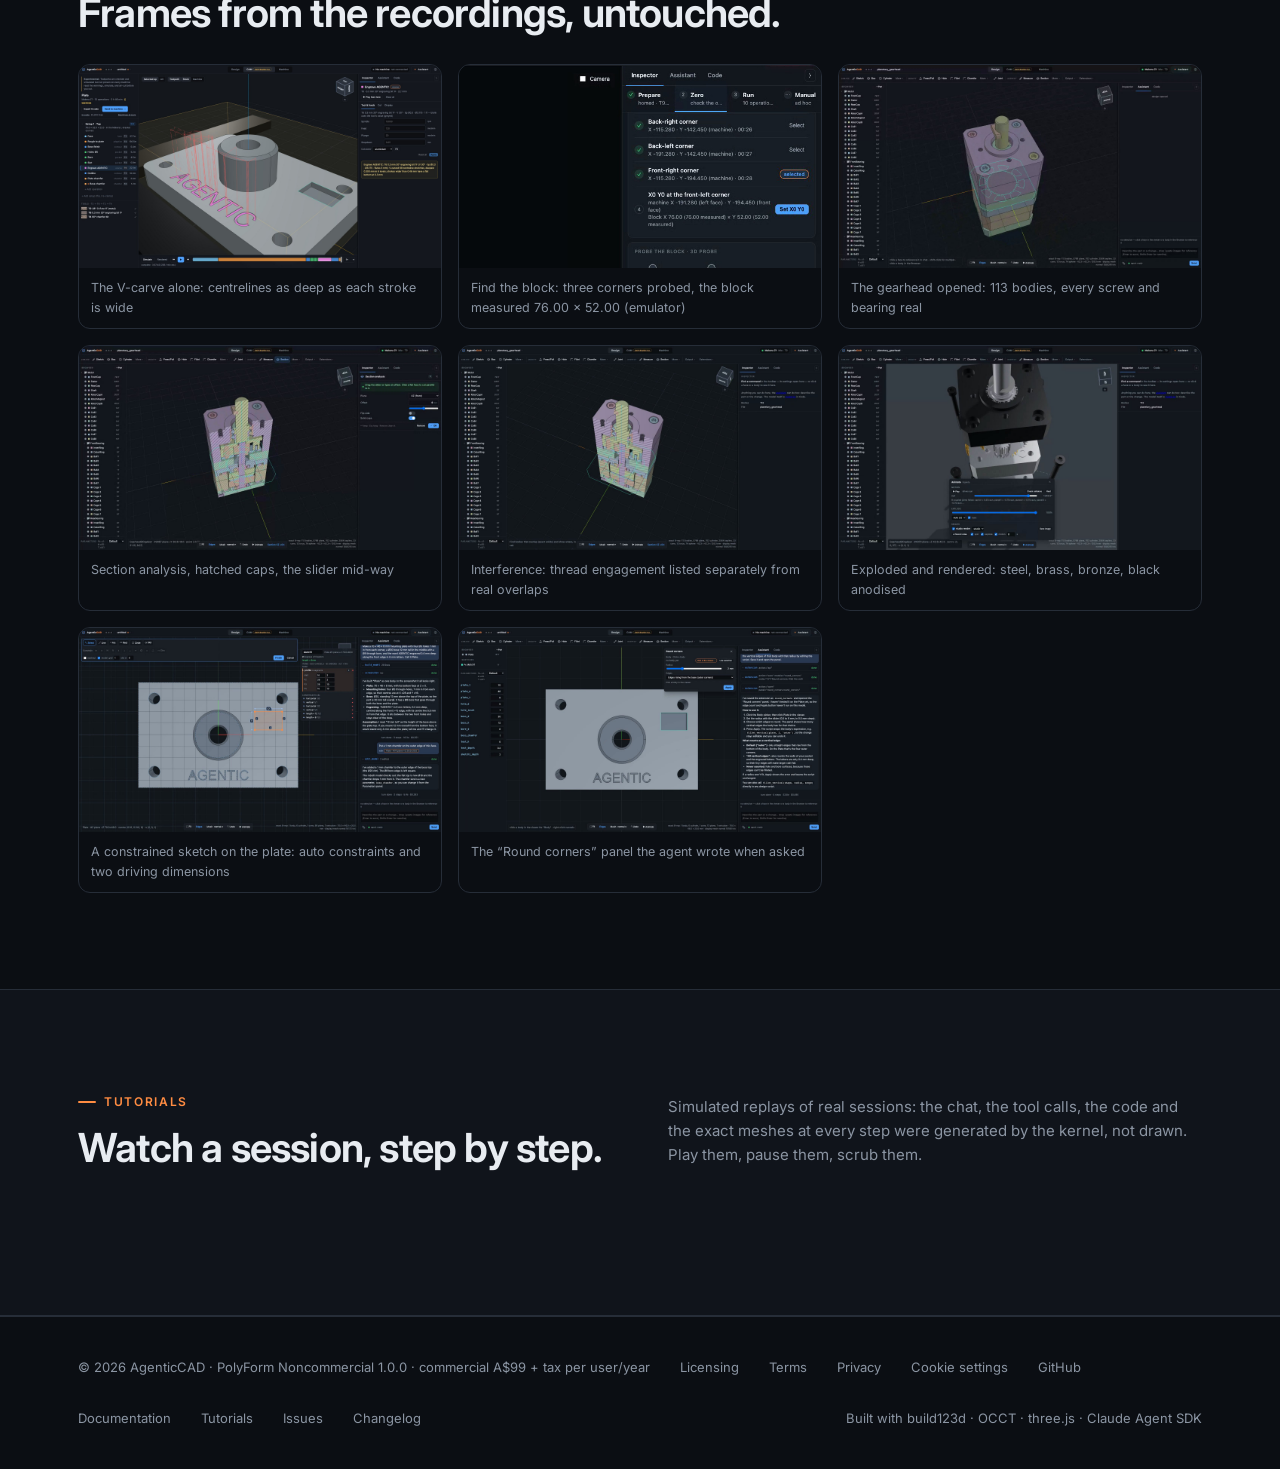
==== commit 6c56a46e: "Site for 1.0: v2 layout throughout, new tour video, clips and stills, CAM (V-carve, chamfer, tools) " ====
--- a/index.html
+++ b/index.html
@@ -4,14 +4,14 @@
 <meta charset="utf-8">
 <meta name="viewport" content="width=device-width,initial-scale=1">
 <title>AgenticCAD — agent-native CAD/CAM</title>
-<meta name="description" content="Describe the part. A Claude agent writes build123d code, the exact OCCT kernel builds it, and the browser shows it live. Point at faces to steer it, tweak by hand with a Fusion-style ribbon, generate GRBL toolpaths, shop drawings, STEP and G-code.">
+<meta name="description" content="Describe the part. A Claude agent writes build123d code, the exact OCCT kernel builds it, and the browser shows it live. Point at faces to steer it, tweak by hand with a Fusion-style toolbar, generate GRBL toolpaths, shop drawings, STEP and G-code.">
 <meta property="og:title" content="AgenticCAD — agent-native CAD/CAM">
 <meta property="og:description" content="CAD that talks back. An exact B-rep kernel, an agent that writes the model as code, and a viewer you can point at.">
 <meta property="og:image" content="https://agenticcad.github.io/agenticcad/assets/img/promo-poster.jpg">
 <link rel="icon" href="data:image/svg+xml,%3Csvg xmlns='http://www.w3.org/2000/svg' viewBox='0 0 32 32'%3E%3Cpath d='M16 3 28 9.5v13L16 29 4 22.5v-13L16 3Z' fill='none' stroke='%234ea1ff' stroke-width='2'/%3E%3Ccircle cx='16' cy='16' r='4' fill='%23ff8c42'/%3E%3C/svg%3E">
 <link rel="preconnect" href="https://fonts.googleapis.com"><link rel="preconnect" href="https://fonts.gstatic.com" crossorigin>
 <link href="https://fonts.googleapis.com/css2?family=Inter:wght@400;500;600;700;800&family=JetBrains+Mono:wght@400;500&display=swap" rel="stylesheet">
-<link rel="stylesheet" href="assets/site.css?v=0.30.0">
+<link rel="stylesheet" href="assets/site.css?v=1.0.0">
 <style>
   .hero{position:relative;padding:90px 0 40px;overflow:hidden}
   .hero .bgrid{position:absolute;inset:0;background-image:linear-gradient(rgba(255,255,255,.035) 1px,transparent 1px),linear-gradient(90deg,rgba(255,255,255,.035) 1px,transparent 1px);background-size:56px 56px;mask-image:radial-gradient(ellipse 70% 60% at 50% 20%,#000 30%,transparent 75%);-webkit-mask-image:radial-gradient(ellipse 70% 60% at 50% 20%,#000 30%,transparent 75%)}
@@ -88,7 +88,7 @@
   <div class="wrap">
     <div class="eyebrow" style="justify-content:center">Agent-native CAD / CAM · exact B-rep · extends itself · free for non-commercial use</div>
     <h1>CAD that <span>talks back.</span></h1>
-    <p class="lead">Say what you want and it gets built. Point at what you mean and it gets changed. Sketch, constrain and tweak by hand when that is quicker. Assemble it, section it, make it move, render it. Then STEP, STL, shop drawings, or G-code for your Makera. One reproducible script, on your own machine — and when the app lacks a tool, the agent writes it.</p>
+    <p class="lead">Say what you want and it gets built. Point at what you mean and it gets changed. Sketch, constrain and tweak by hand when that is quicker. Assemble it, section it, make it move, render it. Then STEP, STL, shop drawings, or G-code, and run it on your Makera Z1 (experimental). One reproducible script, on your own machine — and when the app lacks a tool, the agent writes it.</p>
     <div class="cta">
       <a class="btn primary" href="#download" data-dl><svg viewBox="0 0 24 24" fill="none" stroke="currentColor" stroke-width="2" stroke-linecap="round" stroke-linejoin="round"><path d="M12 3v12M6 9l6 6 6-6M4 20h16"/></svg>Download <span data-dl-ver>latest</span> · <span data-dl-label>desktop app</span></a>
       <a class="btn" href="tutorials/">▶&nbsp; Try the simulated tutorials</a>
@@ -96,7 +96,7 @@
       <a class="btn" href="https://github.com/agenticcad/agenticcad">Source on GitHub</a>
     </div>
     <div class="frame video"><div class="bar"><i></i><i></i><i></i><span>The tour — one real session with the real agent, only the thinking time sped up</span></div>
-      <video id="promo" controls playsinline preload="metadata" poster="assets/img/promo-poster.jpg?v=4" width="1920" height="1080"><source src="assets/video/agenticcad-promo-1080p.mp4?v=4" type="video/mp4">Your browser can't play this video. <a href="assets/video/agenticcad-promo-1080p.mp4">Download it</a> instead.</video>
+      <video id="promo" controls playsinline preload="metadata" poster="assets/img/promo-poster.jpg?v=5" width="1920" height="1080"><source src="assets/video/agenticcad-promo-1080p.mp4?v=5" type="video/mp4">Your browser can't play this video. <a href="assets/video/agenticcad-promo-1080p.mp4">Download it</a> instead.</video>
       <button class="play" id="promo-play" aria-label="Play the tour"><svg viewBox="0 0 24 24"><path d="M8 5v14l11-7z"/></svg><span>Watch the tour</span></button>
     </div>
     <p class="muted" style="font-size:13px;margin:14px 0 0">Sound on. A real session with the real agent; only the thinking time is sped up.</p>
@@ -104,8 +104,8 @@
 </section>
 
 <div class="ticker"><div class="track">
-  <span>Describe a part in plain words</span><span>Point at faces, edges and bodies in chat</span><span>Sketches with constraints and driving dimensions</span><span>Fusion-style ribbon: press/pull, holes, fillets, revolve, loft, sweep, mirror, pattern</span><span>Design Kit: screws, bearings, gears, motors by name</span><span>Joints, gear ratios, exploded views, studio render</span><span>Section analysis and interference check</span><span>ISO and inch threads · mm or inches</span><span>Exact STEP, STL, shop drawings</span><span>Slice with your OrcaSlicer</span><span>Experimental CAM with simulation, setups and 4th axis · Makera, Haas and LinuxCNC posts</span><span>Extensions: the agent adds tools and panels to the app</span><span>Unit tests and graded agent evals</span>
-  <span>Describe a part in plain words</span><span>Point at faces, edges and bodies in chat</span><span>Sketches with constraints and driving dimensions</span><span>Fusion-style ribbon: press/pull, holes, fillets, revolve, loft, sweep, mirror, pattern</span><span>Design Kit: screws, bearings, gears, motors by name</span><span>Joints, gear ratios, exploded views, studio render</span><span>Section analysis and interference check</span><span>ISO and inch threads · mm or inches</span><span>Exact STEP, STL, shop drawings</span><span>Slice with your OrcaSlicer</span><span>Experimental CAM with simulation, setups and 4th axis · Makera, Haas and LinuxCNC posts</span><span>Extensions: the agent adds tools and panels to the app</span><span>Unit tests and graded agent evals</span>
+  <span>Describe a part in plain words</span><span>Point at faces, edges and bodies in chat</span><span>Sketches with constraints and driving dimensions</span><span>Fusion-style toolbar: press/pull, holes, fillets, revolve, loft, sweep, mirror, pattern</span><span>Design Kit: screws, bearings, gears, motors by name</span><span>Joints, gear ratios, exploded views, studio render</span><span>Section analysis and interference check</span><span>ISO and inch threads · mm or inches</span><span>Exact STEP, STL, shop drawings</span><span>Slice with your OrcaSlicer</span><span>Experimental CAM with simulation, setups and 4th axis · Makera, Haas and LinuxCNC posts</span><span>Extensions: the agent adds tools and panels to the app</span><span>Unit tests and graded agent evals</span>
+  <span>Describe a part in plain words</span><span>Point at faces, edges and bodies in chat</span><span>Sketches with constraints and driving dimensions</span><span>Fusion-style toolbar: press/pull, holes, fillets, revolve, loft, sweep, mirror, pattern</span><span>Design Kit: screws, bearings, gears, motors by name</span><span>Joints, gear ratios, exploded views, studio render</span><span>Section analysis and interference check</span><span>ISO and inch threads · mm or inches</span><span>Exact STEP, STL, shop drawings</span><span>Slice with your OrcaSlicer</span><span>Experimental CAM with simulation, setups and 4th axis · Makera, Haas and LinuxCNC posts</span><span>Extensions: the agent adds tools and panels to the app</span><span>Unit tests and graded agent evals</span>
 </div></div>
 
 <section id="start" class="install">
@@ -156,7 +156,7 @@
     <div class="grid g3" style="margin-top:36px" id="features">
       <div class="card reveal"><div class="num">01</div><h3>Describe</h3><p>“60 × 40 × 8 plate, four Ø5 holes 8 mm from the corners, a Ø20 boss with a Ø8 bore.” Attach a photo or a napkin sketch if you have one. The agent writes the model with named dimensions.</p></div>
       <div class="card reveal" style="transition-delay:.1s"><div class="num">02</div><h3>Point</h3><p>Click a face, an edge or a body and it becomes a chip on your message, with its exact type, centre, normal and size. The agent works on that face, not a guess.</p></div>
-      <div class="card reveal" style="transition-delay:.2s"><div class="num">03</div><h3>Tweak</h3><p>Press/pull, holes, fillets, chamfers, shells, revolve, loft, sweep, mirror and pattern from a Fusion-style ribbon; sketches with constraints; or change a number in the Parameters card. Written into the same script, undoable, visible to the agent.</p></div>
+      <div class="card reveal" style="transition-delay:.2s"><div class="num">03</div><h3>Tweak</h3><p>Press/pull, holes, fillets, chamfers, shells, revolve, loft, sweep, mirror and pattern from a Fusion-style toolbar; sketches with constraints; or change a number in the Parameters card. Written into the same script, undoable, visible to the agent.</p></div>
     </div>
 
     <div class="split" style="margin:64px 0 26px">
@@ -180,7 +180,7 @@
       <div>
         <div class="eyebrow">Manual, still code</div>
         <h2 style="font-size:28px">“I just want to tweak it.”</h2>
-        <p class="muted">Sometimes you know exactly what you want and do not want to say it. The ribbon works like a desktop CAD tool: pick, type a number, <kbd>↵</kbd>. A command dialog walks you through each tool with a live prompt, chips for what you picked and unit fields. Under the hood the operation is appended to the body's expression in the script, so it is undoable, reproducible and visible to the agent.</p>
+        <p class="muted">Sometimes you know exactly what you want and do not want to say it. The toolbar works like a desktop CAD tool: pick, type a number, <kbd>↵</kbd>. A command dialog walks you through each tool with a live prompt, chips for what you picked and unit fields. Under the hood the operation is appended to the body's expression in the script, so it is undoable, reproducible and visible to the agent.</p>
         <pre><code><span class="hl-v">_plate</span> = plate.part
 <span class="hl-v">_plate2</span> = _plate + <span class="hl-f">extrude</span>(_plate.<span class="hl-f">faces</span>().<span class="hl-f">sort_by_distance</span>((<span class="hl-n">7</span>, <span class="hl-n">0</span>, <span class="hl-n">19</span>))[<span class="hl-n">0</span>], amount=<span class="hl-n">5</span>, dir=(<span class="hl-n">0</span>, <span class="hl-n">0</span>, <span class="hl-n">1</span>))
 <span class="hl-v">_plate3</span> = <span class="hl-f">tap</span>(_plate2, <span class="hl-s">"M4"</span>, at=(<span class="hl-n">18</span>, <span class="hl-n">0</span>, <span class="hl-n">4</span>), depth=<span class="hl-n">6</span>, axis=(<span class="hl-n">0</span>, <span class="hl-n">0</span>, <span class="hl-n">-1</span>))
@@ -190,12 +190,12 @@
       <div class="reveal">
         <div class="ribbon" id="ribbon-demo"></div>
         <p class="muted" style="font-size:13px;margin-top:14px">Hover a tool. Shortcuts match the app: <kbd>B</kbd> <kbd>C</kbd> <kbd>O</kbd> <kbd>K</kbd> create, <kbd>Q</kbd> <kbd>H</kbd> <kbd>F</kbd> <kbd>X</kbd> <kbd>L</kbd> <kbd>V</kbd> modify, <kbd>I</kbd> measure, <kbd>D</kbd> drawings, <kbd>P</kbd> slice.</p>
-        <div class="frame" style="margin-top:18px"><img src="assets/img/params-measure.jpg" alt="The Parameters card under the Browser and a live measurement between two faces" loading="lazy"></div>
+        <div class="frame" style="margin-top:18px"><img src="assets/img/params-measure.jpg?v=5" alt="The Parameters card under the Browser and a live measurement between two faces" loading="lazy"></div>
       </div>
     </div>
 
     <div class="split" style="margin-top:56px;align-items:center">
-      <div class="reveal"><div class="clip"><video autoplay muted loop playsinline preload="none" poster="assets/img/clips/sketch.jpg" data-src="assets/video/clips/sketch.mp4?v=4"></video><span>Sketch with constraints: H/V appear as you draw, dimensions drive, a dragged corner keeps the rules</span></div></div>
+      <div class="reveal"><div class="clip"><video autoplay muted loop playsinline preload="none" poster="assets/img/clips/sketch.jpg?v=5" data-src="assets/video/clips/sketch.mp4?v=5"></video><span>Sketch with constraints: H/V appear as you draw, dimensions drive, a dragged corner keeps the rules</span></div></div>
       <div><div class="eyebrow">Sketching</div><h2 style="font-size:28px">Constrain it. Dimension it. Drag it.</h2><p class="muted">Lines and arcs snap to the model; horizontal, vertical and coincident constraints appear as you draw. Pick an edge, press <kbd>D</kbd>, type a number and the geometry moves to match. The status line counts the degrees of freedom left; fully constrained items turn white, and anything that conflicts is refused with a reason. Finish writes the sketch and its constraints into the script, where the agent can extrude, cut, revolve or loft it.</p><a class="btn small" href="tutorials/?t=constraints">Play the constraints tutorial →</a></div>
     </div>
     <div class="mini">
@@ -213,10 +213,10 @@
       <div>
         <div class="eyebrow">Step 2 · Print it, or document it</div>
         <h2>Send it to the printer, or to the shop.</h2>
-        <p class="muted">Most parts stop here. File ▸ Export gives you what a slicer or another CAD package needs, and one press of Drawings on the ribbon turns the model into a drawing you can hand to someone.</p>
+        <p class="muted">Most parts stop here. File ▸ Export gives you what a slicer or another CAD package needs, and one press of Output ▸ Drawings turns the model into a drawing you can hand to someone.</p>
         <ul class="checks">
           <li><b>STL for 3D printing</b>, tessellated only at export, at the resolution you choose in the dialog (or the agent picks a tolerance). One file for everything or one per body, so multi-part prints come out as separate meshes.</li>
-          <li><b>Slice without leaving the app</b>: if OrcaSlicer (or Bambu Studio) is installed, set your printer, filament, layer height, infill and supports once in Settings, hit Slice on the ribbon, and the layers appear in the viewer with a slider, feature colours, time and filament estimates, plus G-code and 3MF. Or just say “slice this for my Ender 3 at 0.28 mm”.</li>
+          <li><b>Slice without leaving the app</b>: if OrcaSlicer (or Bambu Studio) is installed, set your printer, filament, layer height, infill and supports once in Settings, hit Output ▸ Slice, and the layers appear in the viewer with a slider, feature colours, time and filament estimates, plus G-code and 3MF. Or just say “slice this for my Ender 3 at 0.28 mm”.</li>
           <li><b>STEP, exact</b>: cylinders stay cylinders and bodies stay separate solids, so it opens cleanly in Fusion, FreeCAD, SolidWorks or a supplier's quoting tool.</li>
           <li><b>Shop drawings</b> from the exact model: third-angle front, top, right and iso with hidden lines, overall dimensions, hole callouts and a lettered hole table, title block with mass and scale. SVG and DXF.</li>
           <li><b>Ask for it</b>: “export an STL at 0.05 mm for the Pin only” or “make drawings in aluminium” works too, because export and drawings are agent tools.</li>
@@ -234,12 +234,12 @@
     <h2>Build the whole machine, then look inside it.</h2>
     <p class="muted" style="max-width:760px">The planetary gearhead below is 113 parts the agent built from one prompt: ISO screws with real threads, ball bearings with balls and cages, phased planets, all from the Design Kit. Then it checked every pair of parts for interference and declared the joints so it turns.</p>
     <div class="grid g3" style="margin-top:36px">
-      <div class="reveal"><div class="clip"><video autoplay muted loop playsinline preload="none" poster="assets/img/clips/section.jpg" data-src="assets/video/clips/section.mp4?v=4"></video><span>Section analysis: cut with any plane, hatched caps, slide through</span></div><h3 style="margin:14px 0 6px">See inside</h3><p class="muted">Press <kbd>S</kbd>: cut the model with a base plane or parallel to any flat face and slide through it; cut faces are hatched caps in each body's colour. Press <kbd>J</kbd>: exact overlap volumes for every pair of bodies, with thread engagement listed separately, and the overlap shown in red. The agent runs the same check before it calls an assembly done.</p></div>
-      <div class="reveal" style="transition-delay:.1s"><div class="clip"><video autoplay muted loop playsinline preload="none" poster="assets/img/clips/explode.jpg" data-src="assets/video/clips/explode.mp4?v=4"></video><span>Exploded view: automatic, by sub-assembly then part, with trail lines</span></div><h3 style="margin:14px 0 6px">Make it move</h3><p class="muted">Joints live in the script: <code>revolute</code>, <code>slider</code>, <code>couple</code> for gear ratios and racks, <code>drive</code> to play. ▶ Animate has a slider for every free joint, plays the drive, and explodes the assembly automatically or by your offsets. <b>Check collisions</b> sweeps the motion for parts that hit each other.</p></div>
-      <div class="reveal" style="transition-delay:.2s"><div class="clip"><video autoplay muted loop playsinline preload="none" poster="assets/img/clips/render.jpg" data-src="assets/video/clips/render.mp4?v=4"></video><span>Studio render: physically based materials, environment light, soft shadows</span></div><h3 style="margin:14px 0 6px">Render it</h3><p class="muted">One click for a studio render: about thirty materials (<code>appearance</code> in the script, sensible defaults from body names), environment lighting and soft shadows. Save a high-resolution image or record a video of the spin, the explode or the motion.</p></div>
+      <div class="reveal"><div class="clip"><video autoplay muted loop playsinline preload="none" poster="assets/img/clips/section.jpg?v=5" data-src="assets/video/clips/section.mp4?v=5"></video><span>Section analysis: cut with any plane, hatched caps, slide through</span></div><h3 style="margin:14px 0 6px">See inside</h3><p class="muted">Press <kbd>S</kbd>: cut the model with a base plane or parallel to any flat face and slide through it; cut faces are hatched caps in each body's colour. Press <kbd>J</kbd>: exact overlap volumes for every pair of bodies, with thread engagement listed separately, and the overlap shown in red. The agent runs the same check before it calls an assembly done.</p></div>
+      <div class="reveal" style="transition-delay:.1s"><div class="clip"><video autoplay muted loop playsinline preload="none" poster="assets/img/clips/explode.jpg?v=5" data-src="assets/video/clips/explode.mp4?v=5"></video><span>Exploded view: automatic, by sub-assembly then part, with trail lines</span></div><h3 style="margin:14px 0 6px">Make it move</h3><p class="muted">Joints live in the script: <code>revolute</code>, <code>slider</code>, <code>couple</code> for gear ratios and racks, <code>drive</code> to play. ▶ Animate has a slider for every free joint, plays the drive, and explodes the assembly automatically or by your offsets. <b>Check collisions</b> sweeps the motion for parts that hit each other.</p></div>
+      <div class="reveal" style="transition-delay:.2s"><div class="clip"><video autoplay muted loop playsinline preload="none" poster="assets/img/clips/render.jpg?v=5" data-src="assets/video/clips/render.mp4?v=5"></video><span>Studio render: physically based materials, environment light, soft shadows</span></div><h3 style="margin:14px 0 6px">Render it</h3><p class="muted">One click for a studio render: about thirty materials (<code>appearance</code> in the script, sensible defaults from body names), environment lighting and soft shadows. Save a high-resolution image or record a video of the spin, the explode or the motion.</p></div>
     </div>
     <div class="grid g2" style="margin-top:28px;align-items:center">
-      <div class="reveal"><div class="clip"><video autoplay muted loop playsinline preload="none" poster="assets/img/clips/motion.jpg" data-src="assets/video/clips/motion.mp4?v=4"></video><span>The sun drives the carrier at 4:1; planets ride the carrier; bearing balls run at cage speed</span></div></div>
+      <div class="reveal"><div class="clip"><video autoplay muted loop playsinline preload="none" poster="assets/img/clips/motion.jpg?v=5" data-src="assets/video/clips/motion.mp4?v=5"></video><span>The sun drives the carrier at 4:1; planets ride the carrier; bearing balls run at cage speed</span></div></div>
       <div><h3 style="margin:0 0 8px">113 parts, one prompt</h3><p class="muted">“Design a NEMA 17 planetary gearhead, 4:1, module 0.6…” The agent reached for the kit — <code>kit.planetary_stage</code>, <code>kit.ball_bearing("688ZZ")</code>, <code>kit.socket_screw("M3", 40, real=True)</code> — built it body by body, measured clearances, ran the interference check and fixed what it found. That design is an eval case in the repository: what the video shows is what the test grades.</p><a class="btn small" href="docs/#motion">Motion, explode and render in the docs →</a> <a class="btn small" href="docs/#kit">The Design Kit →</a></div>
     </div>
   </div>
@@ -252,15 +252,15 @@
     <p class="muted" style="max-width:720px">The things you reach for once the first parts are done.</p>
     <div class="grid g3" style="margin-top:36px">
       <div class="card reveal accent"><div class="ico"><svg viewBox="0 0 24 24"><circle cx="12" cy="12" r="3"/><path d="M12 2v3M12 19v3M4.2 4.2l2.1 2.1M17.7 17.7l2.1 2.1M2 12h3M19 12h3M4.2 19.8l2.1-2.1M17.7 6.3l2.1-2.1"/></svg></div><h3>Design Kit</h3><p>63 ready-made standard parts the agent calls by name: ISO screws with real threads, ball bearings by designation with balls and cages, gears and planetary stages, NEMA steppers down to the coils, servos, boards, extrusions, springs, O-rings. Plus 27 design guides it reads before designing, and a per-workspace kit it adds its own notes and parts to.</p></div>
-      <div class="card reveal accent"><div class="ico"><svg viewBox="0 0 24 24"><path d="M4 7h5V5a2 2 0 1 1 4 0v2h5v5h-2a2 2 0 1 0 0 4h2v5h-5v-2a2 2 0 1 0-4 0v2H4v-5h2a2 2 0 1 0 0-4H4z"/></svg></div><h3>Extensions</h3><p>One Python file adds helpers, agent tools, build checks and ribbon panels. Hot-reloaded, listed in Settings, and the agent writes them on request — <a href="#extend">see it happen</a>.</p></div>
+      <div class="card reveal accent"><div class="ico"><svg viewBox="0 0 24 24"><path d="M4 7h5V5a2 2 0 1 1 4 0v2h5v5h-2a2 2 0 1 0 0 4h2v5h-5v-2a2 2 0 1 0-4 0v2H4v-5h2a2 2 0 1 0 0-4H4z"/></svg></div><h3>Extensions</h3><p>One Python file adds helpers, agent tools, build checks and panels. Hot-reloaded, listed in Settings, and the agent writes them on request — <a href="#extend">see it happen</a>.</p></div>
       <div class="card reveal yellow"><div class="ico"><svg viewBox="0 0 24 24"><path d="M4 7h16v13H4zM8 7V4h8v3"/><path d="M4 12h16"/></svg></div><h3>Part library</h3><p>Parametric script parts and exact STEP parts with thumbnails and tags. Insert from the Browser with <b>+ Part</b>, save any body to it, and the agent searches it before modelling a standard part.</p></div>
       <div class="card reveal"><div class="ico"><svg viewBox="0 0 24 24"><path d="M12 3v12M6 9l6 6 6-6"/><path d="M4 20h16"/></svg></div><h3>STEP import</h3><p>Drop a .step on the viewer: as a new body in the current design, as a new design, or straight into the library. Exact, and referenced from the script so the design stays reproducible.</p></div>
       <div class="card reveal cyan"><div class="ico"><svg viewBox="0 0 24 24"><rect x="3" y="4" width="18" height="14" rx="2"/><path d="m8 10 2 2 4-4"/><path d="M8 21h8"/></svg></div><h3>Reference images</h3><p>Attach photos, sketches or old drawings to a message. The agent reads them directly; the dimensions you type override what it estimates.</p></div>
       <div class="card reveal accent"><div class="ico"><svg viewBox="0 0 24 24"><rect x="3" y="5" width="18" height="14" rx="2"/><path d="M7 15l3-3-3-3M12 15h5"/></svg></div><h3>Choose the model, plug in MCP</h3><p>Claude Opus 5.5 by default. Settings for the model, effort, max steps, thinking summaries, web tools, standing instructions and MCP servers (stdio, http, sse) with live connection status. Restart the session in place.</p></div>
-      <div class="card reveal"><div class="ico"><svg viewBox="0 0 24 24"><path d="m8 9-4 3 4 3M16 9l4 3-4 3M14 5l-4 14"/></svg></div><h3>Design as script</h3><p>Rename, delete and add bodies, set parameters, sketch blocks and ribbon operations are AST rewrites of the same file. Every build is kept in history; Undo steps back through it.</p></div>
+      <div class="card reveal"><div class="ico"><svg viewBox="0 0 24 24"><path d="m8 9-4 3 4 3M16 9l4 3-4 3M14 5l-4 14"/></svg></div><h3>Design as script</h3><p>Rename, delete and add bodies, set parameters, sketch blocks and toolbar operations are AST rewrites of the same file. Every build is kept in history; Undo steps back through it.</p></div>
       <div class="card reveal cyan"><div class="ico"><svg viewBox="0 0 24 24"><path d="m5 12 4 4L19 6"/><path d="M3 20h18"/></svg></div><h3>Tested, and evaluated</h3><p>295 unit and API tests run in about three minutes with no Claude calls. 39 agent evals run the real agent headless and grade geometry, programs, panels and answers deterministically, with cost and steps per case.</p></div>
     </div>
-    <div class="frame reveal" style="margin-top:28px"><div class="bar"><i></i><i></i><i></i><span>Library tab — parametric and STEP parts</span></div><img src="assets/img/library-tab.jpg?v=2" alt="Part library tab with parametric parts and thumbnails" loading="lazy"></div>
+    <div class="frame reveal" style="margin-top:28px"><div class="bar"><i></i><i></i><i></i><span>Library tab — parametric and STEP parts</span></div><img src="assets/img/library-tab.jpg?v=5" alt="Part library tab with parametric parts and thumbnails" loading="lazy"></div>
   </div>
 </section>
 
@@ -270,7 +270,7 @@
       <div>
         <div class="eyebrow">Step 4 · When the app lacks a tool</div>
         <h2>The agent extends the app itself.</h2>
-        <p class="muted">Ask for a mass-and-cost estimator, a bolt-pattern tool, a thin-wall check or a hole report, and the agent writes one Python file. It can add helpers every design script can call, tools the agent itself can call, checks that run after every build, and <b>panels</b>: sliders, numbers, pickers that take a face or a body from the viewer, tables whose rows select the geometry they describe, buttons. Panels are declared, not coded, so they render in the ribbon with the app's own look and keep working across releases. Files hot-reload; Settings lists them, and a broken one shows as broken instead of breaking a design.</p>
+        <p class="muted">Ask for a mass-and-cost estimator, a bolt-pattern tool, a thin-wall check or a hole report, and the agent writes one Python file. It can add helpers every design script can call, tools the agent itself can call, checks that run after every build, and <b>panels</b>: sliders, numbers, pickers that take a face or a body from the viewer, tables whose rows select the geometry they describe, buttons. Panels are declared, not coded, so they render from the toolbar's Extensions menu with the app's own look and keep working across releases. Files hot-reload; Settings lists them, and a broken one shows as broken instead of breaking a design.</p>
 <pre><code><span class="hl-k">@panel</span>(<span class="hl-s">"Round corners"</span>, icon=<span class="hl-s">"◜"</span>, description=<span class="hl-s">"Fillet the vertical edges of a body"</span>)
 <span class="hl-k">def</span> <span class="hl-f">round_corners</span>(ctx):
     s = ctx.state
@@ -285,7 +285,7 @@
         <p class="muted" style="font-size:13px">That is the panel in the clip, as the agent wrote it during the recording (lightly abridged); its Apply wraps the body in a <code>round_vertical_edges(plate, 3)</code> helper it also defined. Built-in examples ship with the app: <b>Parameters</b> (every number as a live slider), <b>Hole report</b>, <b>Bolt pattern</b>.</p>
         <a class="btn small" href="docs/#ext">Extensions in the docs →</a>
       </div>
-      <div class="reveal"><div class="clip"><video autoplay muted loop playsinline preload="none" poster="assets/img/clips/ext.jpg" data-src="assets/video/clips/ext.mp4?v=4"></video><span>Asked for a “Round corners” panel: picker, slider, Apply — written, saved and opened by the agent, then used</span></div></div>
+      <div class="reveal"><div class="clip"><video autoplay muted loop playsinline preload="none" poster="assets/img/clips/ext.jpg?v=5" data-src="assets/video/clips/ext.mp4?v=5"></video><span>Asked for a “Round corners” panel: picker, slider, Apply — written, saved and opened by the agent, then used</span></div></div>
     </div>
   </div>
 </section>
@@ -294,18 +294,38 @@
   <div class="wrap">
     <div class="split rev">
       <div>
-        <div class="eyebrow" style="color:var(--yellow)">Experimental · CAM preview</div>
-        <h2>CAM is in, simulated, and still early.</h2>
-        <div class="callout warn" style="margin:0 0 16px"><b>Treat CAM as a preview.</b> The toolpaths are geometrically correct and the post checks your machine's limits, but they are not yet optimised: expect long, conservative paths with many retracts, and simulate before you cut (the simulation checks the holder, nose and head against the stock and bed, and plays back on a model of your machine — the built-ins, or one the agent models for you from a description and photos). Good for learning and for simple parts you inspect first; not yet a replacement for your CAM package. The modelling side is where AgenticCAD is solid today.</div>
-        <p class="muted">Have a CNC router? Describe the job the way you would brief a machinist and the agent writes a second script, cam.py, against a small API: <code>section</code>, <code>holes</code> and <code>stock_minus</code> taken from the exact model; <code>face</code>, <code>contour</code>, <code>pocket</code>, <code>adaptive</code>, <code>drill</code> and <code>parallel3d</code> for the cuts, multiple setups for two-sided parts, and 4th-axis work, indexed or continuous. Simulate the program to see the stock cut and catch gouges. The post (GRBL; Makera for the Z1 and Carvera Air; Haas for the VF-2, VF-2SS, VF-4, Mini Mill and TM-1; LinuxCNC) checks travel, spindle range, feeds and depth against the machine you picked and tells you before you press run.</p>
+        <div class="eyebrow" style="color:var(--yellow)">Experimental · CAM</div>
+        <h2>CAM for your machine, simulated before it cuts.</h2>
+        <div class="callout warn" style="margin:0 0 16px"><b>Treat CAM as experimental.</b> The toolpaths are geometrically correct and the post checks your machine's limits, but they are not yet optimised: expect long, conservative paths with many retracts, and simulate before you cut (the simulation checks the holder, nose and head against the stock and bed, and plays back on a model of your machine). Good for learning and for parts you inspect first; not yet a replacement for your CAM package. The modelling side is where AgenticCAD is solid today.</div>
+        <p class="muted">Describe the job the way you would brief a machinist and the agent writes a second script, cam.py, against a small API: <code>face</code>, <code>contour</code>, <code>pocket</code>, <code>adaptive</code>, <code>drill</code>, <code>parallel3d</code>, and new in 1.0 <code>chamfer_edges</code> and <code>vcarve</code> (letters cut along their centrelines, as deep as each stroke is wide). Or click <b>+ Add operation</b> in the CAM tree and skip the chat. The CAM workspace shows the program as a tree with the tools it needs in order, the Inspector edits each operation, and the timeline simulates and plays it back. The post (GRBL; Makera for the Z1 and Carvera Air; Haas; LinuxCNC) checks travel, spindle range, feeds and depth before you press run.</p>
+        <p class="muted"><b>Your tools, as on the packet.</b> Settings ▸ Tools describes each bit the way its packet does: a V-bit's angle and tip Ø, a ball nose's radius, the cutting height. Type the label and <i>Fill</i> does the rest; feeds are sized by the width actually cutting at depth; a cropped photo of the packet shows at every tool change, so you fit the right one.</p>
         <div class="caml" id="cam-ops"></div>
         <div style="display:flex;gap:10px;margin-top:16px;align-items:center"><button class="btn small" id="cam-replay">↻ Replay</button><a class="btn small" href="tutorials/?t=cam">Play the CAM tutorial (experimental) →</a></div>
+        <div style="margin-top:22px"><div class="clip"><video autoplay muted loop playsinline preload="none" poster="assets/img/clips/cam.jpg?v=5" data-src="assets/video/clips/cam.mp4?v=5"></video><span>The CAM workspace: the program tree, the Inspector on each operation, the V-carve alone, then the simulation scrubbed</span></div></div>
+        <div class="frame" style="margin-top:14px"><div class="bar"><i></i><i></i><i></i><span>Settings ▸ Tools — sizes as on the packet, with its photo</span></div><img src="assets/img/shots/tools.jpg?v=5" alt="The tool library: each tool with its packet photo, profile and sizes" loading="lazy"></div>
       </div>
       <div class="reveal">
-        <div class="frame"><div class="bar"><i></i><i></i><i></i><span>plate.cam.py — Generic 3018 · aluminium · toolpaths drawn from the real program</span></div><div class="viewer" id="cam-viewer" style="height:400px"><div class="tag">Toolpaths</div><div class="hud" id="cam-hud"></div></div></div>
-        <div style="margin-top:14px"><div class="clip"><video autoplay muted loop playsinline preload="none" poster="assets/img/clips/cam.jpg" data-src="assets/video/clips/cam.mp4?v=4"></video><span>Material-removal simulation on the Makera Z1 program: the stock cut in step, gouges would show red</span></div></div>
+        <div class="clip"><video autoplay muted loop playsinline preload="none" poster="assets/img/clips/camrender.jpg?v=5" data-src="assets/video/clips/camrender.mp4?v=5"></video><span>Rendered simulation of the V-carve on the Makera Z1: a 0.3 mm 30° engraving bit cutting AGENTIC, the camera following the tool</span></div>
+        <div class="frame" style="margin-top:14px"><div class="bar"><i></i><i></i><i></i><span>plate.cam.py — toolpaths drawn from the real program</span></div><div class="viewer" id="cam-viewer" style="height:360px"><div class="tag">Toolpaths</div><div class="hud" id="cam-hud"></div></div></div>
         <p class="muted" style="font-size:12px;margin:10px 0 6px">The first lines of the exported G-code:</p>
         <div class="gc" id="cam-gcode"></div>
+      </div>
+    </div>
+  </div>
+</section>
+
+<section id="machine">
+  <div class="wrap">
+    <div class="split">
+      <div>
+        <div class="eyebrow" style="color:var(--yellow)">Experimental · Makera Z1</div>
+        <h2>Then run it, one checked step at a time.</h2>
+        <div class="callout warn" style="margin:0 0 16px"><b>Experimental.</b> Running programs on a machine is new. Air-cut every program first, run one tool at a time, and stay at the machine with a hand near the emergency stop.</div>
+        <p class="muted">The <b>Machine</b> workspace connects to a Makera Z1 on your network: the status strip, the camera with a jog pad, and four steps. <b>Prepare</b>: home, change tool (the machine's own change, every tool and probe measured on the setter, the packet photo on the card). <b>Zero</b>: what the setup wants next to what set the origin this session; <i>Find the block</i> probes three corners of a block in the L-bracket and puts X0 Y0 on the front-left from the measured faces. <b>Run</b>: a readiness checklist, the program's operations in tool runs, an air cut first, progress op by op. <b>Manual</b> for everything else.</p>
+        <p class="muted">The assistant can work the machine too: hold, pause and STOP act at once; everything that moves waits as an approval card until you click <i>Approve</i>. Every spindle start lifts first, moves over the work, then comes down.</p>
+      </div>
+      <div class="reveal">
+        <div class="clip tall"><video autoplay muted loop playsinline preload="none" poster="assets/img/clips/machine.jpg?v=5" data-src="assets/video/clips/machine.mp4?v=5"></video><span>Prepare, Find the block and an air cut, recorded against the Z1 emulator at 4× speed (its camera is a test card, so the clip shows the steps)</span></div>
       </div>
     </div>
   </div>
@@ -326,14 +346,16 @@
 <section id="gallery">
   <div class="wrap">
     <div class="eyebrow">From the recording</div>
-    <h2>Frames from the tour, untouched.</h2>
+    <h2>Frames from the recordings, untouched.</h2>
     <div class="shots">
-      <figure class="reveal"><img src="assets/img/shots/gearhead.jpg?v=4" alt="The planetary gearhead, 113 bodies in the Browser" loading="lazy"><figcaption>The gearhead opened: 113 bodies, every screw and bearing real</figcaption></figure>
-      <figure class="reveal"><img src="assets/img/shots/section.jpg?v=4" alt="Section analysis through the gearhead" loading="lazy"><figcaption>Section analysis, hatched caps, the slider mid-way</figcaption></figure>
-      <figure class="reveal"><img src="assets/img/shots/interf.jpg?v=4" alt="Interference check results" loading="lazy"><figcaption>Interference: thread engagement listed separately from real overlaps</figcaption></figure>
-      <figure class="reveal"><img src="assets/img/shots/render.jpg?v=4" alt="Studio render of the exploded gearhead" loading="lazy"><figcaption>Exploded and rendered: steel, brass, bronze, black anodised</figcaption></figure>
-      <figure class="reveal"><img src="assets/img/shots/sketch.jpg?v=4" alt="Sketch with constraints and dimensions" loading="lazy"><figcaption>A constrained sketch on the plate: four auto constraints, two driving dimensions</figcaption></figure>
-      <figure class="reveal"><img src="assets/img/shots/ext.jpg?v=4" alt="An extension panel the agent wrote" loading="lazy"><figcaption>The “Round corners” panel, half a minute after asking for it</figcaption></figure>
+      <figure class="reveal"><img src="assets/img/shots/cam-vcarve.jpg?v=5" alt="The V-carve operation selected in the CAM tree" loading="lazy"><figcaption>The V-carve alone: centrelines as deep as each stroke is wide</figcaption></figure>
+      <figure class="reveal"><img src="assets/img/shots/machine-zero.jpg?v=5" alt="Machine Zero step after Find the block" loading="lazy"><figcaption>Find the block: three corners probed, the block measured 76.00 × 52.00 (emulator)</figcaption></figure>
+      <figure class="reveal"><img src="assets/img/shots/gearhead.jpg?v=5" alt="The planetary gearhead, 113 bodies in the Browser" loading="lazy"><figcaption>The gearhead opened: 113 bodies, every screw and bearing real</figcaption></figure>
+      <figure class="reveal"><img src="assets/img/shots/section.jpg?v=5" alt="Section analysis through the gearhead" loading="lazy"><figcaption>Section analysis, hatched caps, the slider mid-way</figcaption></figure>
+      <figure class="reveal"><img src="assets/img/shots/interf.jpg?v=5" alt="Interference check results" loading="lazy"><figcaption>Interference: thread engagement listed separately from real overlaps</figcaption></figure>
+      <figure class="reveal"><img src="assets/img/shots/render.jpg?v=5" alt="Studio render of the exploded gearhead" loading="lazy"><figcaption>Exploded and rendered: steel, brass, bronze, black anodised</figcaption></figure>
+      <figure class="reveal"><img src="assets/img/shots/sketch.jpg?v=5" alt="Sketch with constraints and dimensions" loading="lazy"><figcaption>A constrained sketch on the plate: auto constraints and two driving dimensions</figcaption></figure>
+      <figure class="reveal"><img src="assets/img/shots/ext.jpg?v=5" alt="An extension panel the agent wrote" loading="lazy"><figcaption>The “Round corners” panel the agent wrote when asked</figcaption></figure>
     </div>
   </div>
 </section>
--- a/assets/site.css
+++ b/assets/site.css
@@ -131,6 +131,7 @@
 /* feature clips and stills (site refresh, v0.24) */
 .clip{position:relative;display:block;width:100%;min-width:0;border:1px solid var(--line);border-radius:14px;overflow:hidden;background:#0b0e13;box-shadow:0 30px 80px rgba(0,0,0,.45)}
 .clip video{display:block;width:100%;height:auto;max-width:100%;aspect-ratio:16/9;object-fit:cover;background:#0b0e13}
+.clip.tall video{aspect-ratio:1240/1040;max-height:640px;object-fit:contain}
 .grid > .reveal,.split > .reveal,.split > div{min-width:0}
 .clip span{position:absolute;left:0;right:0;bottom:0;padding:26px 14px 10px;font-size:12px;color:#dfe5ec;background:linear-gradient(180deg,rgba(11,14,19,0),rgba(11,14,19,.85))}
 .shots{display:grid;grid-template-columns:repeat(3,1fr);gap:16px;margin-top:28px}
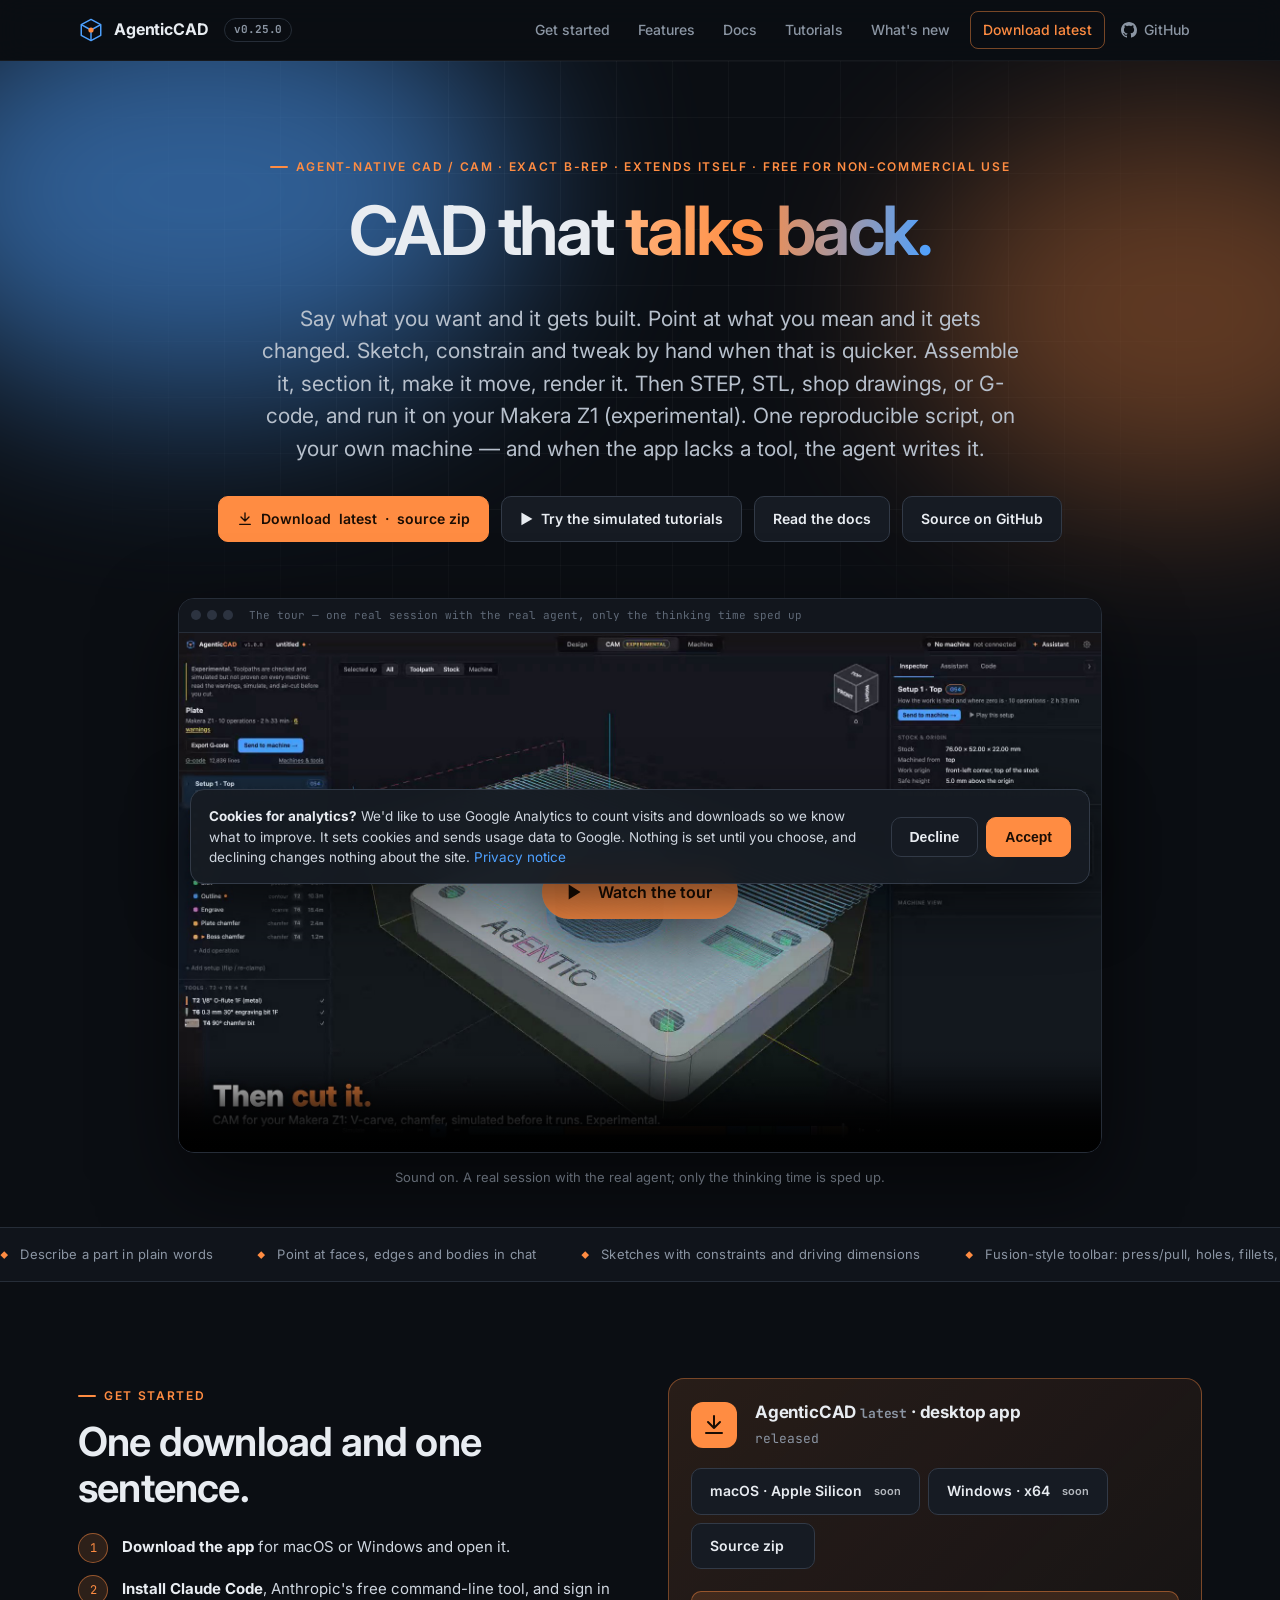
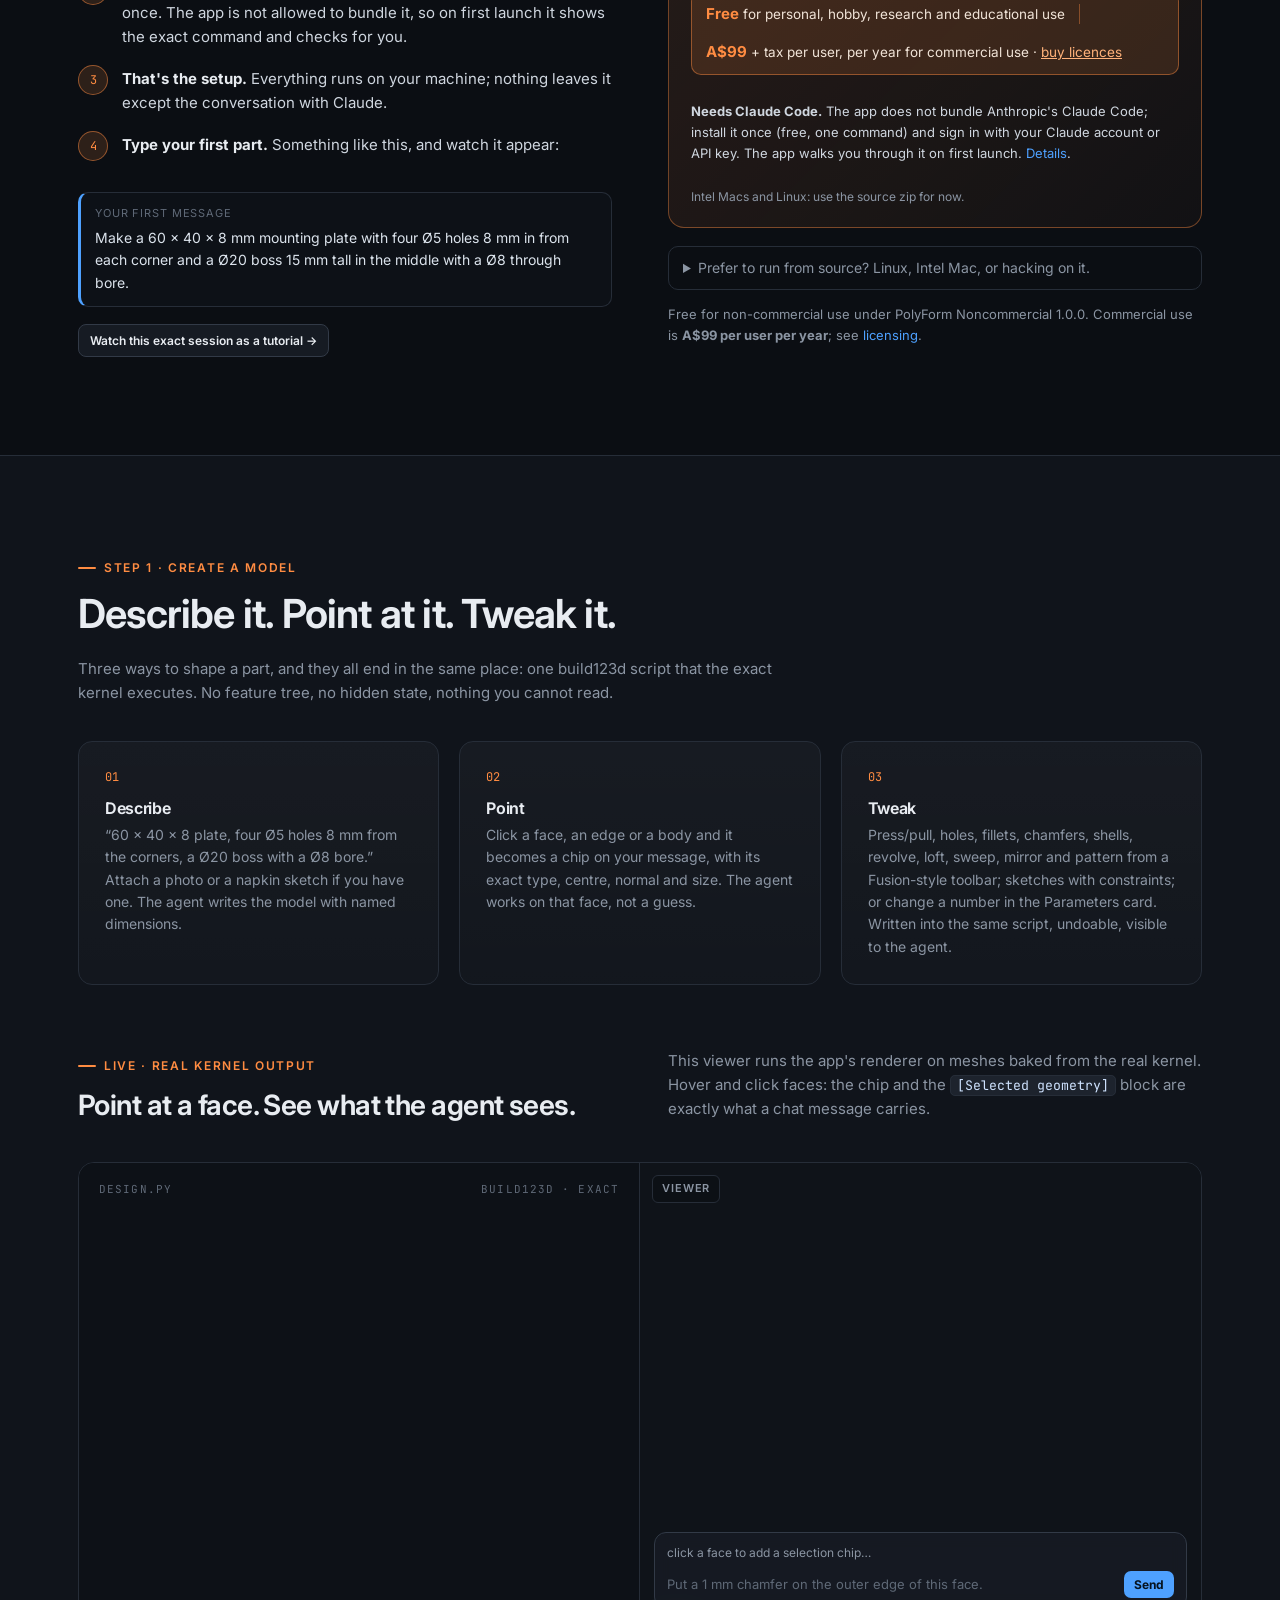
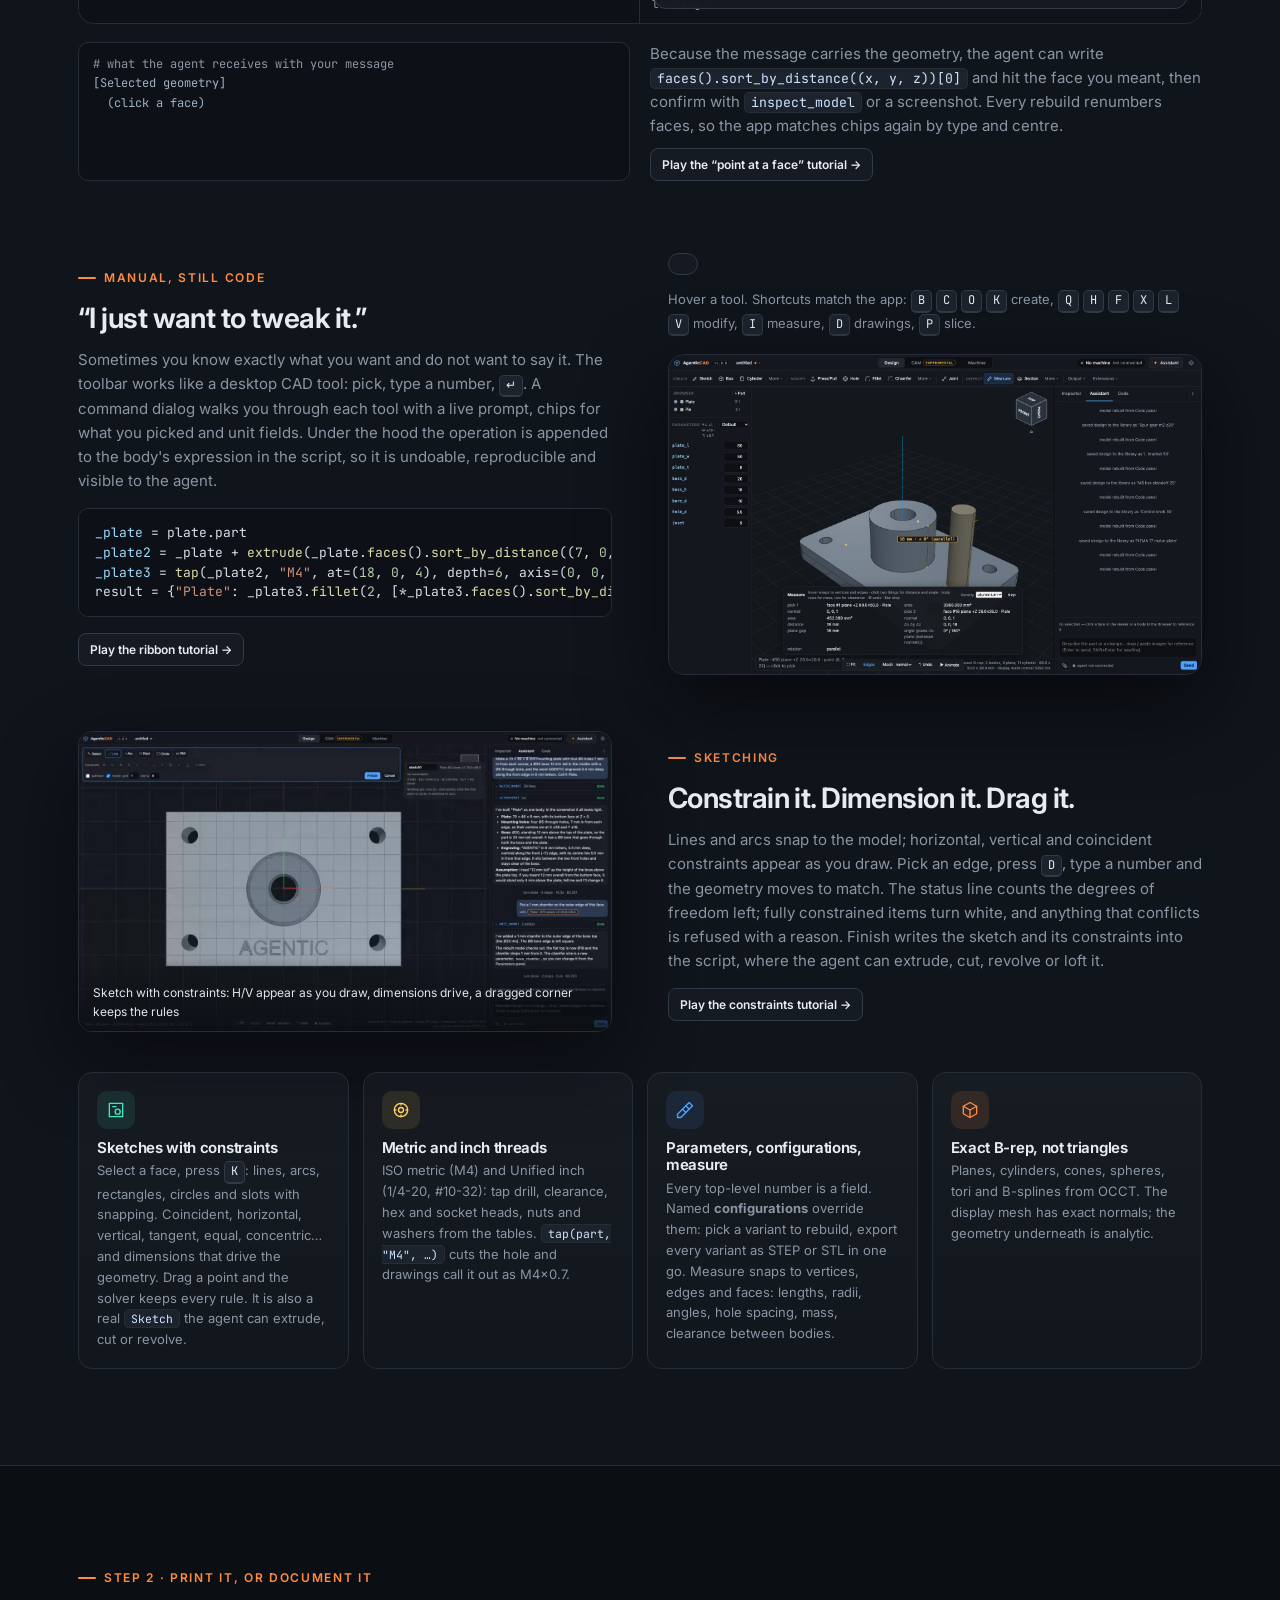
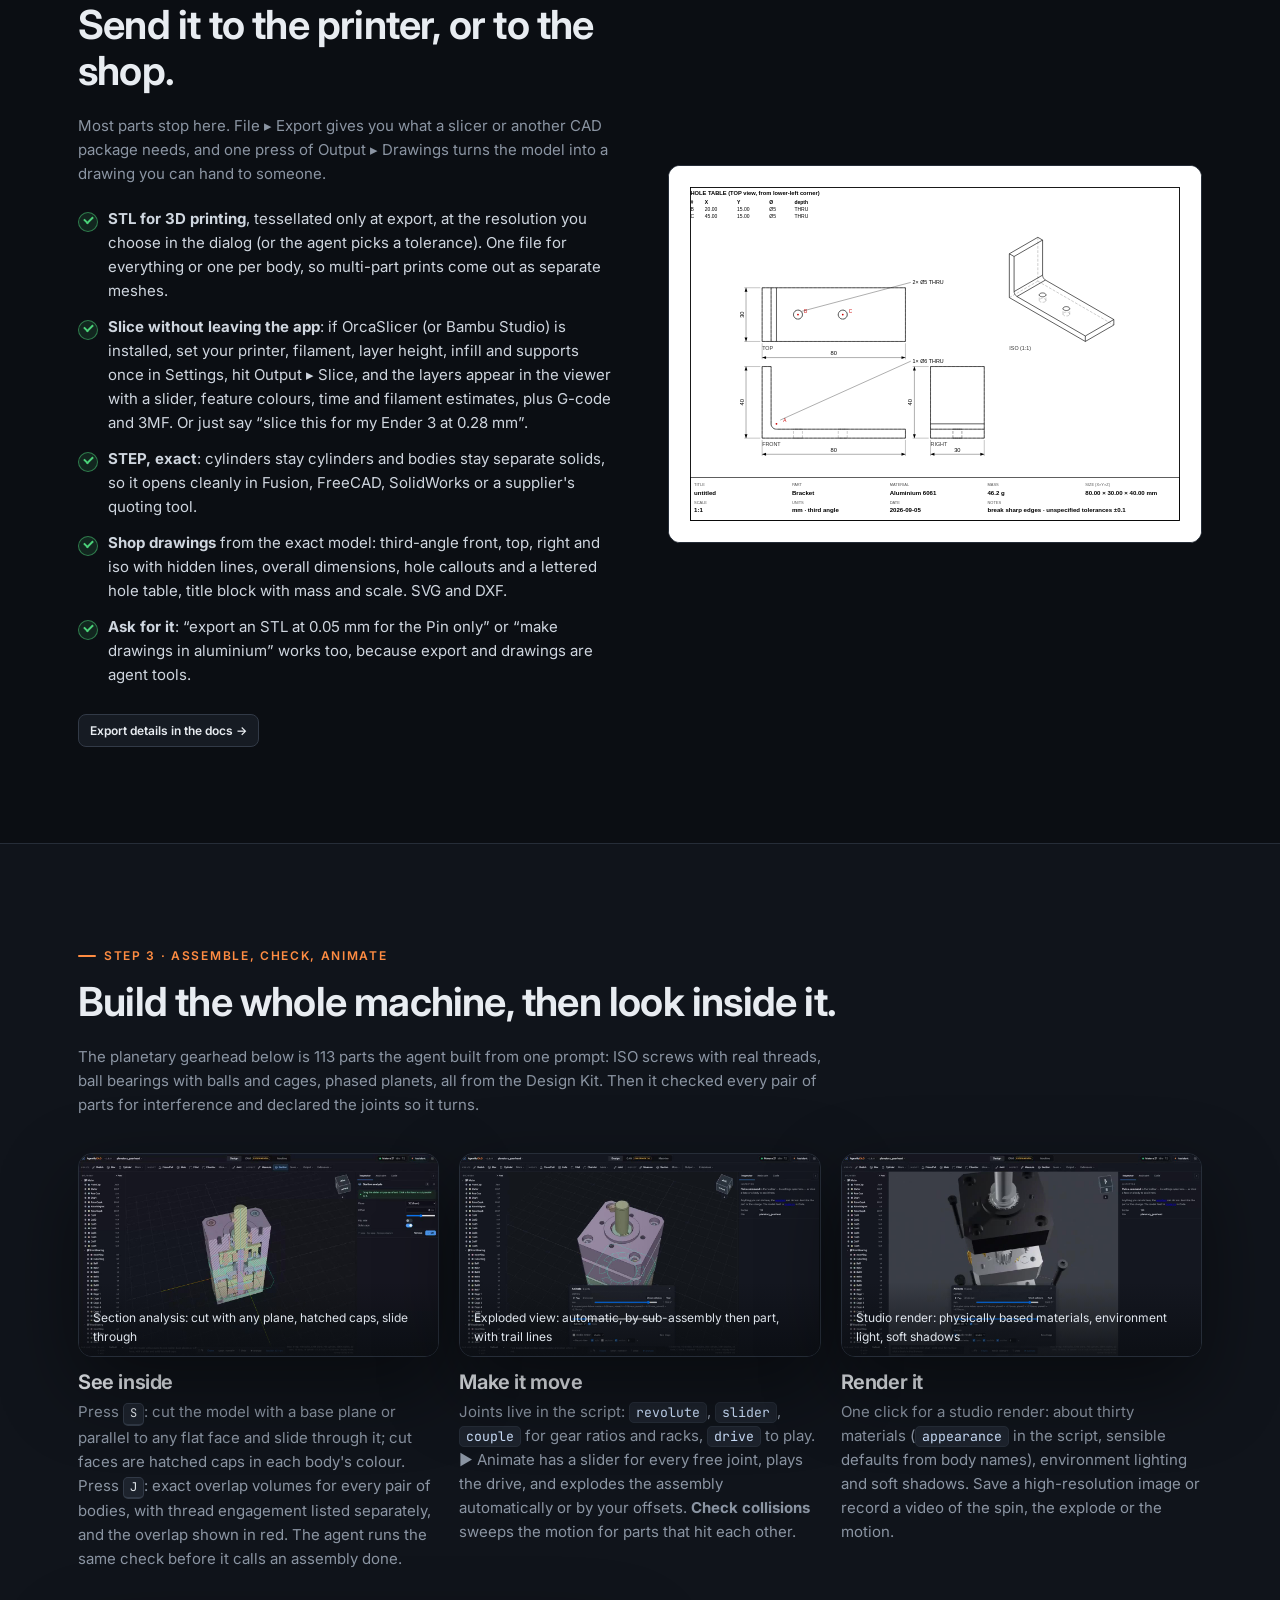
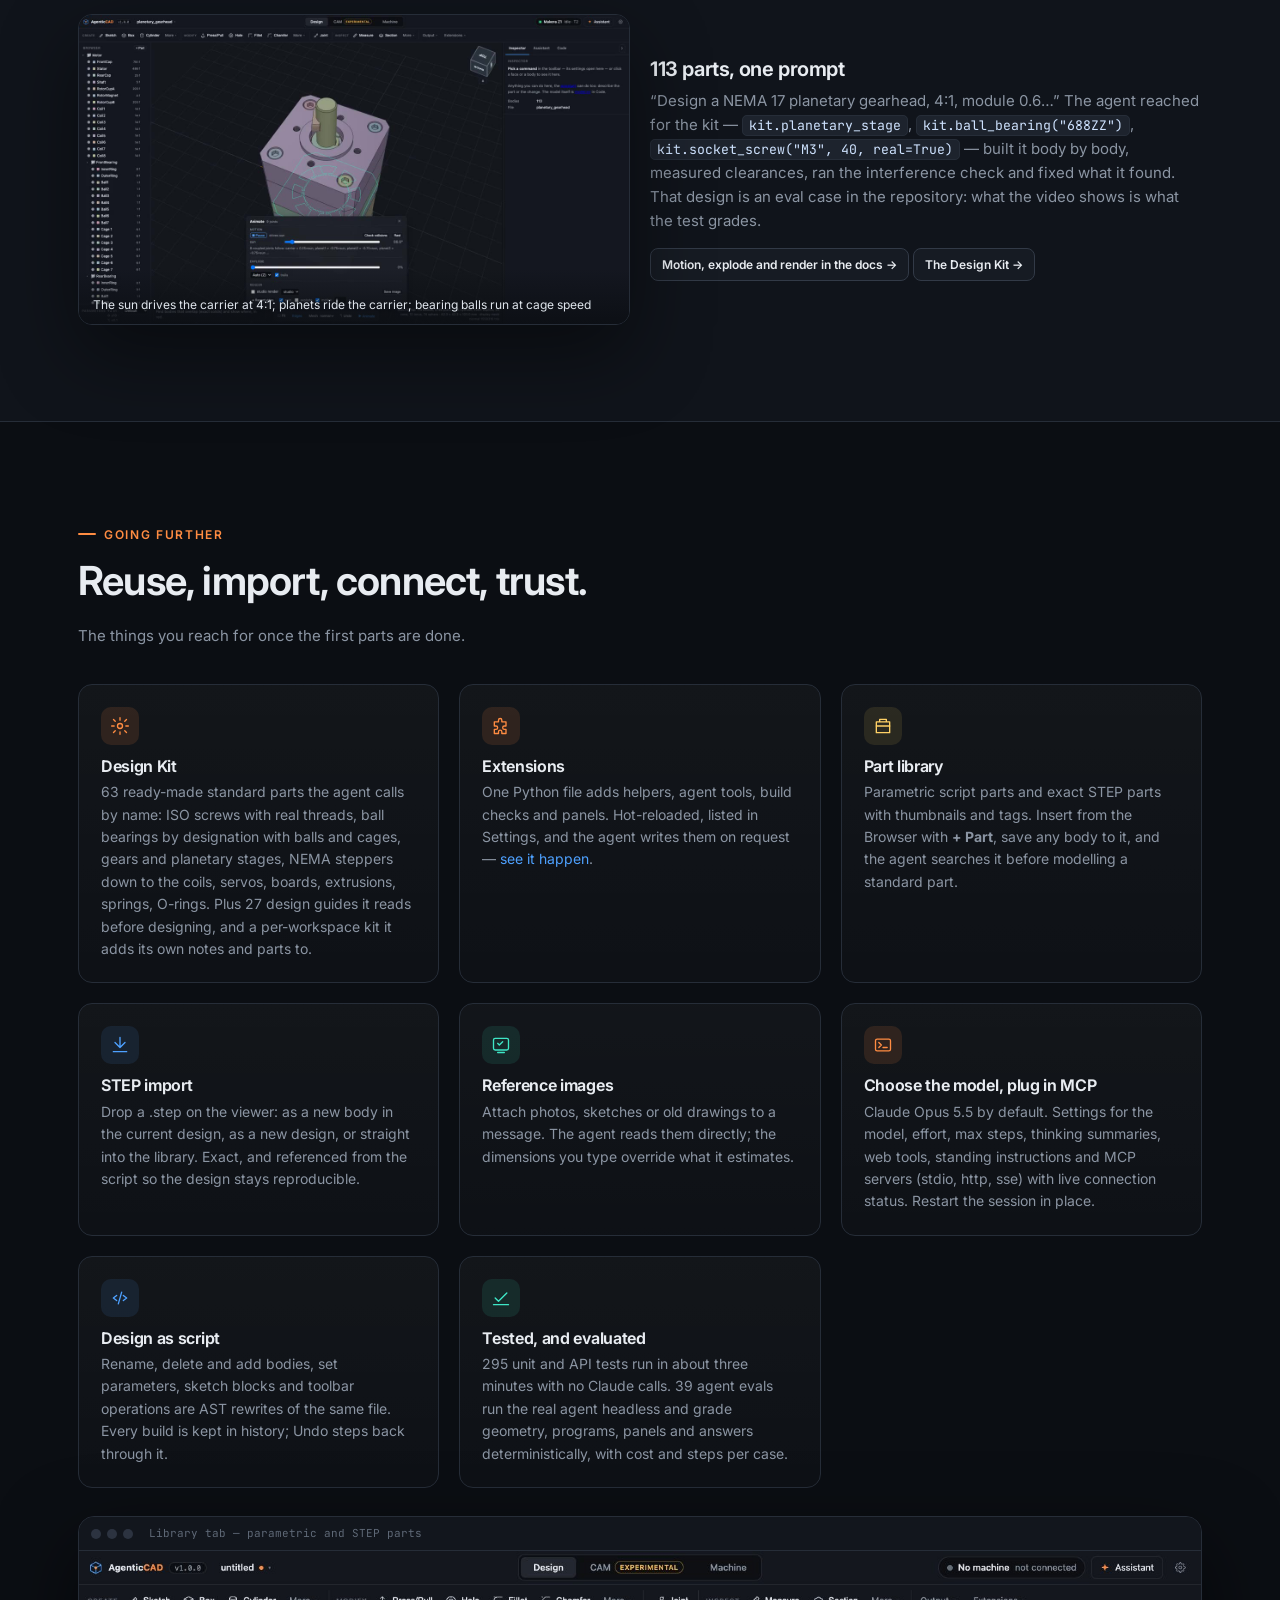
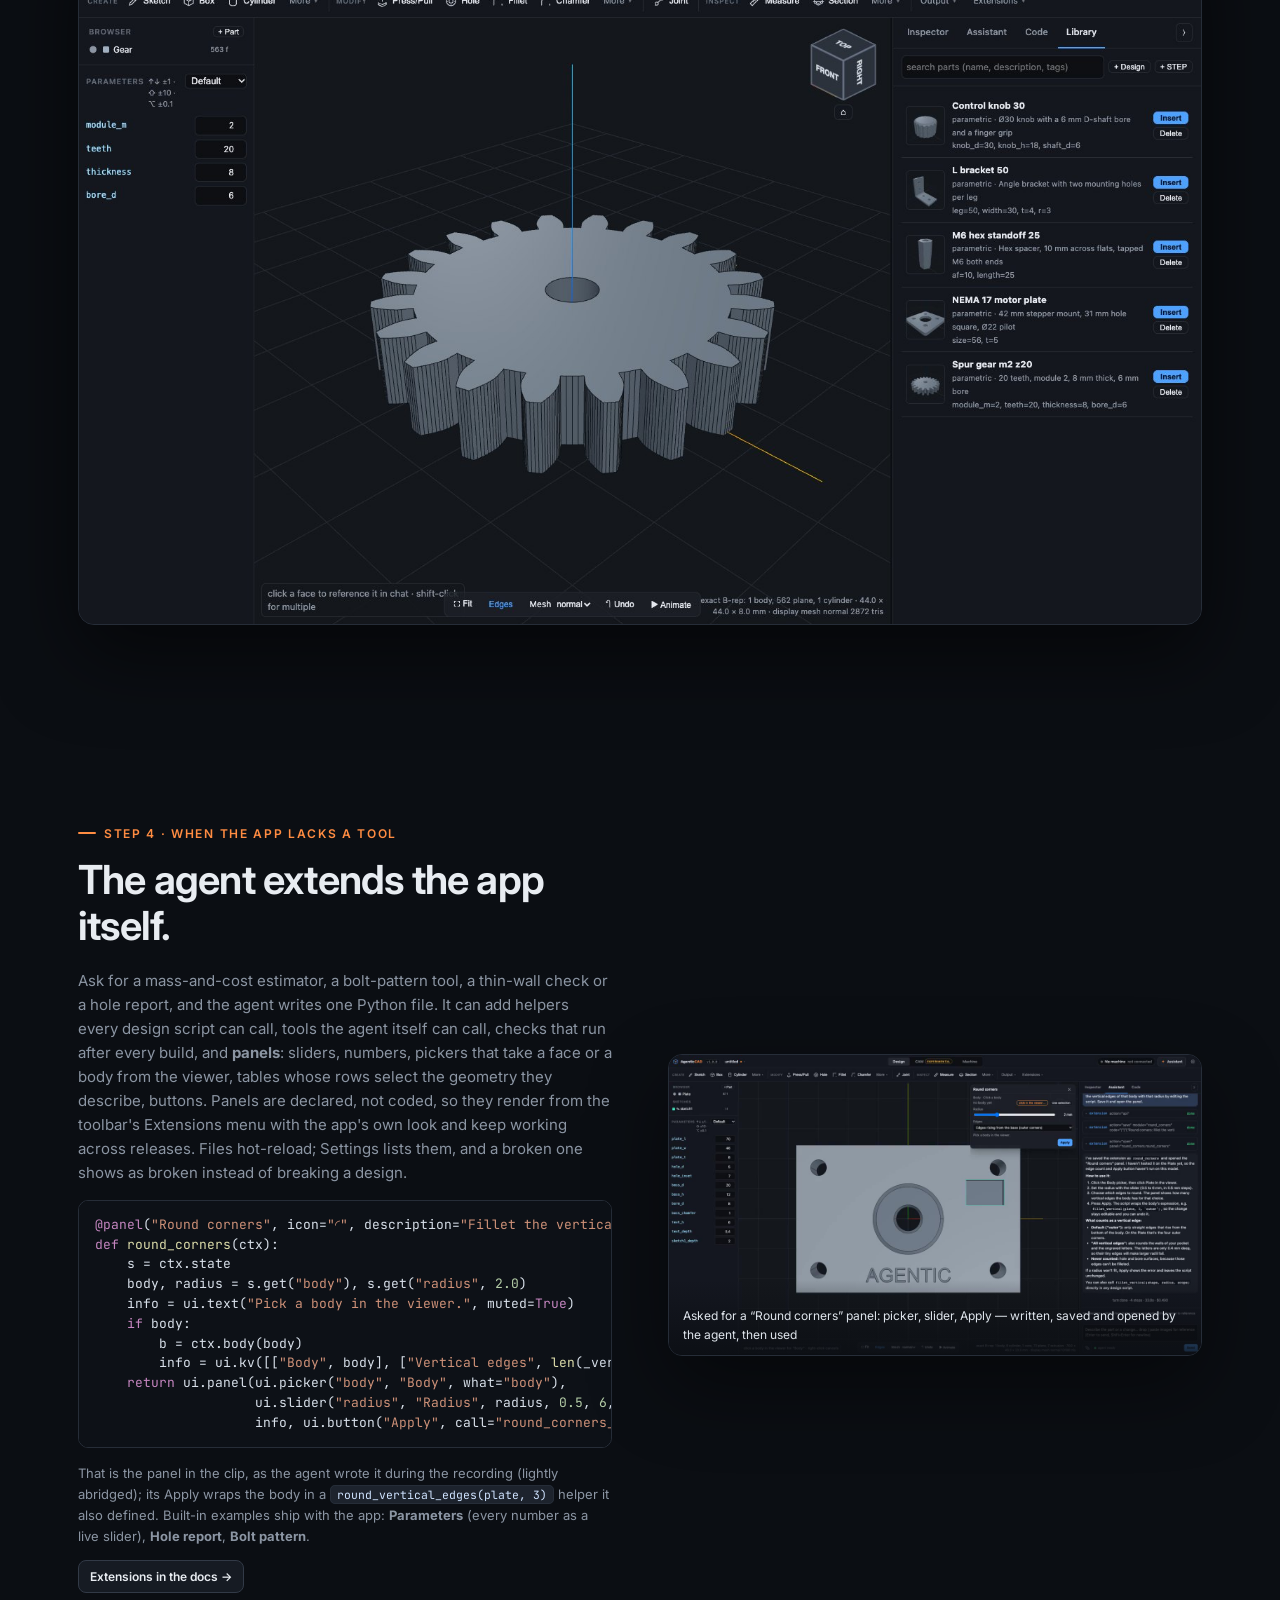
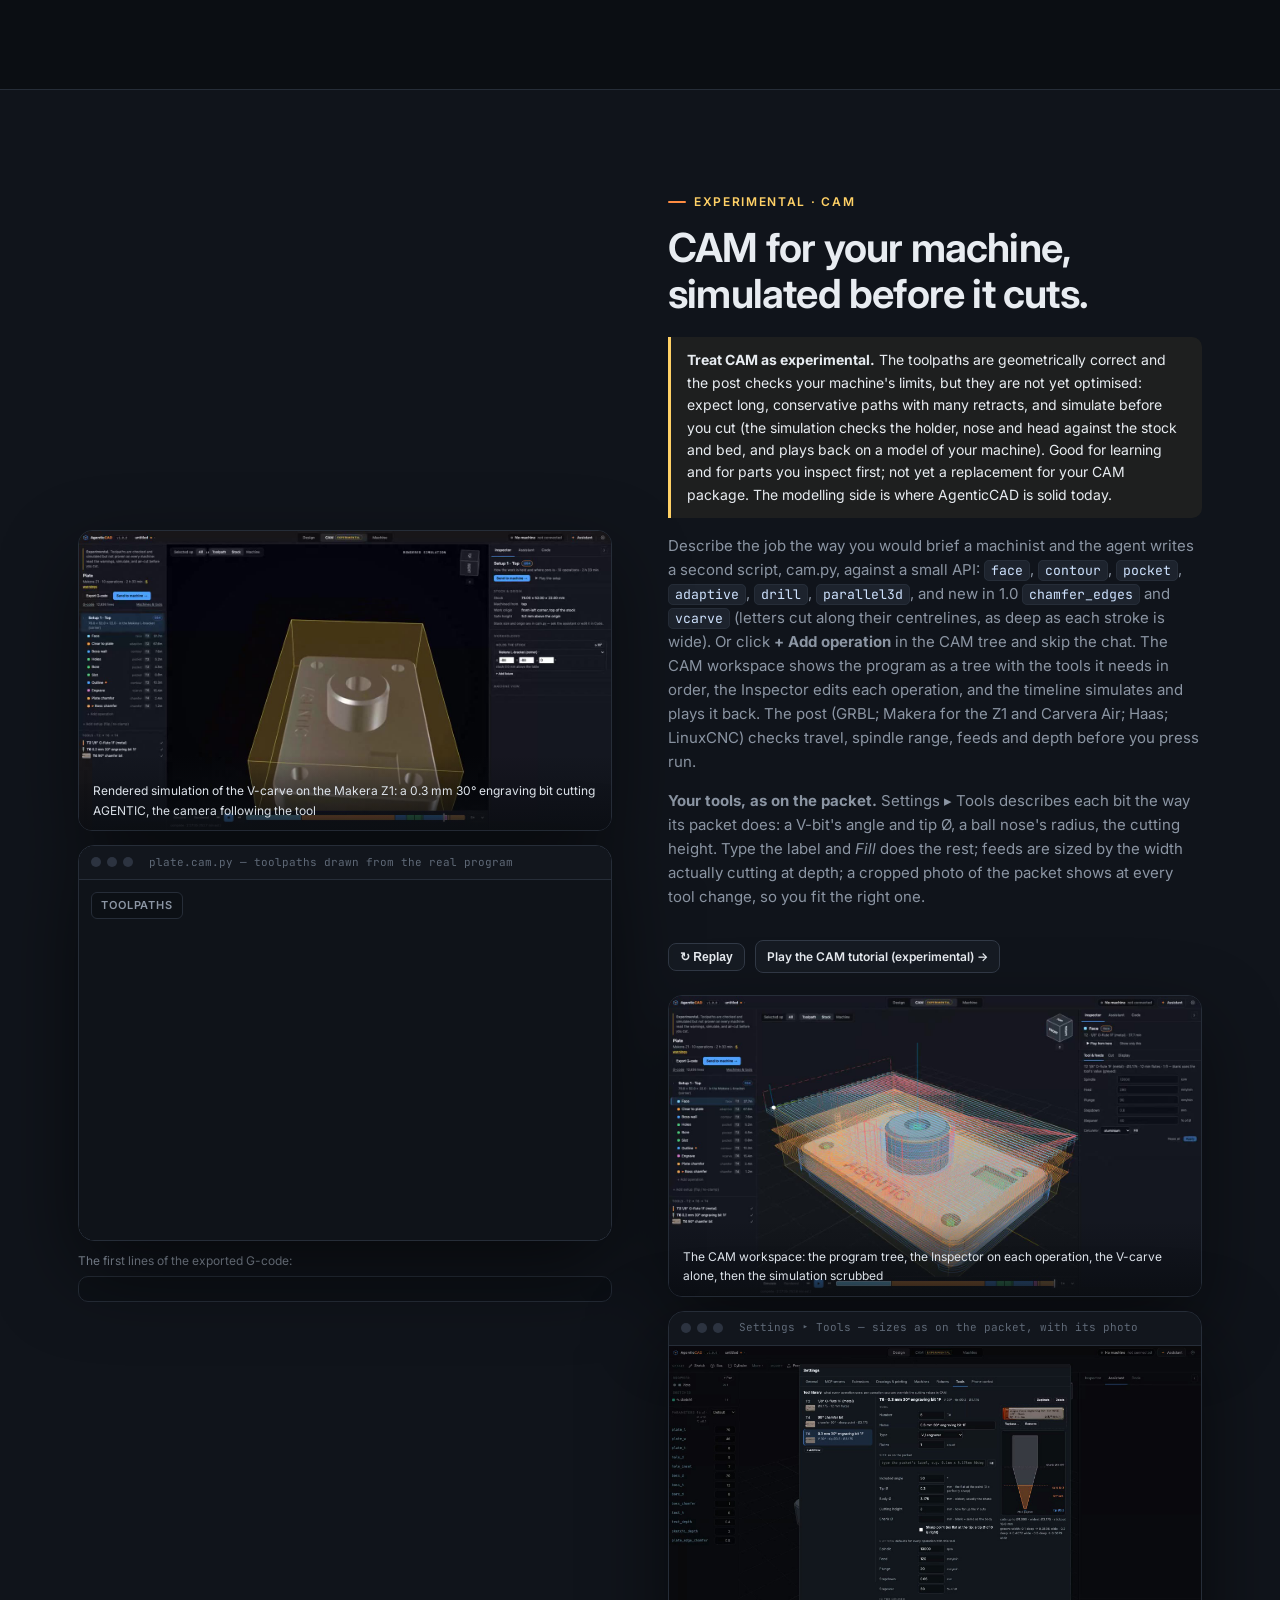
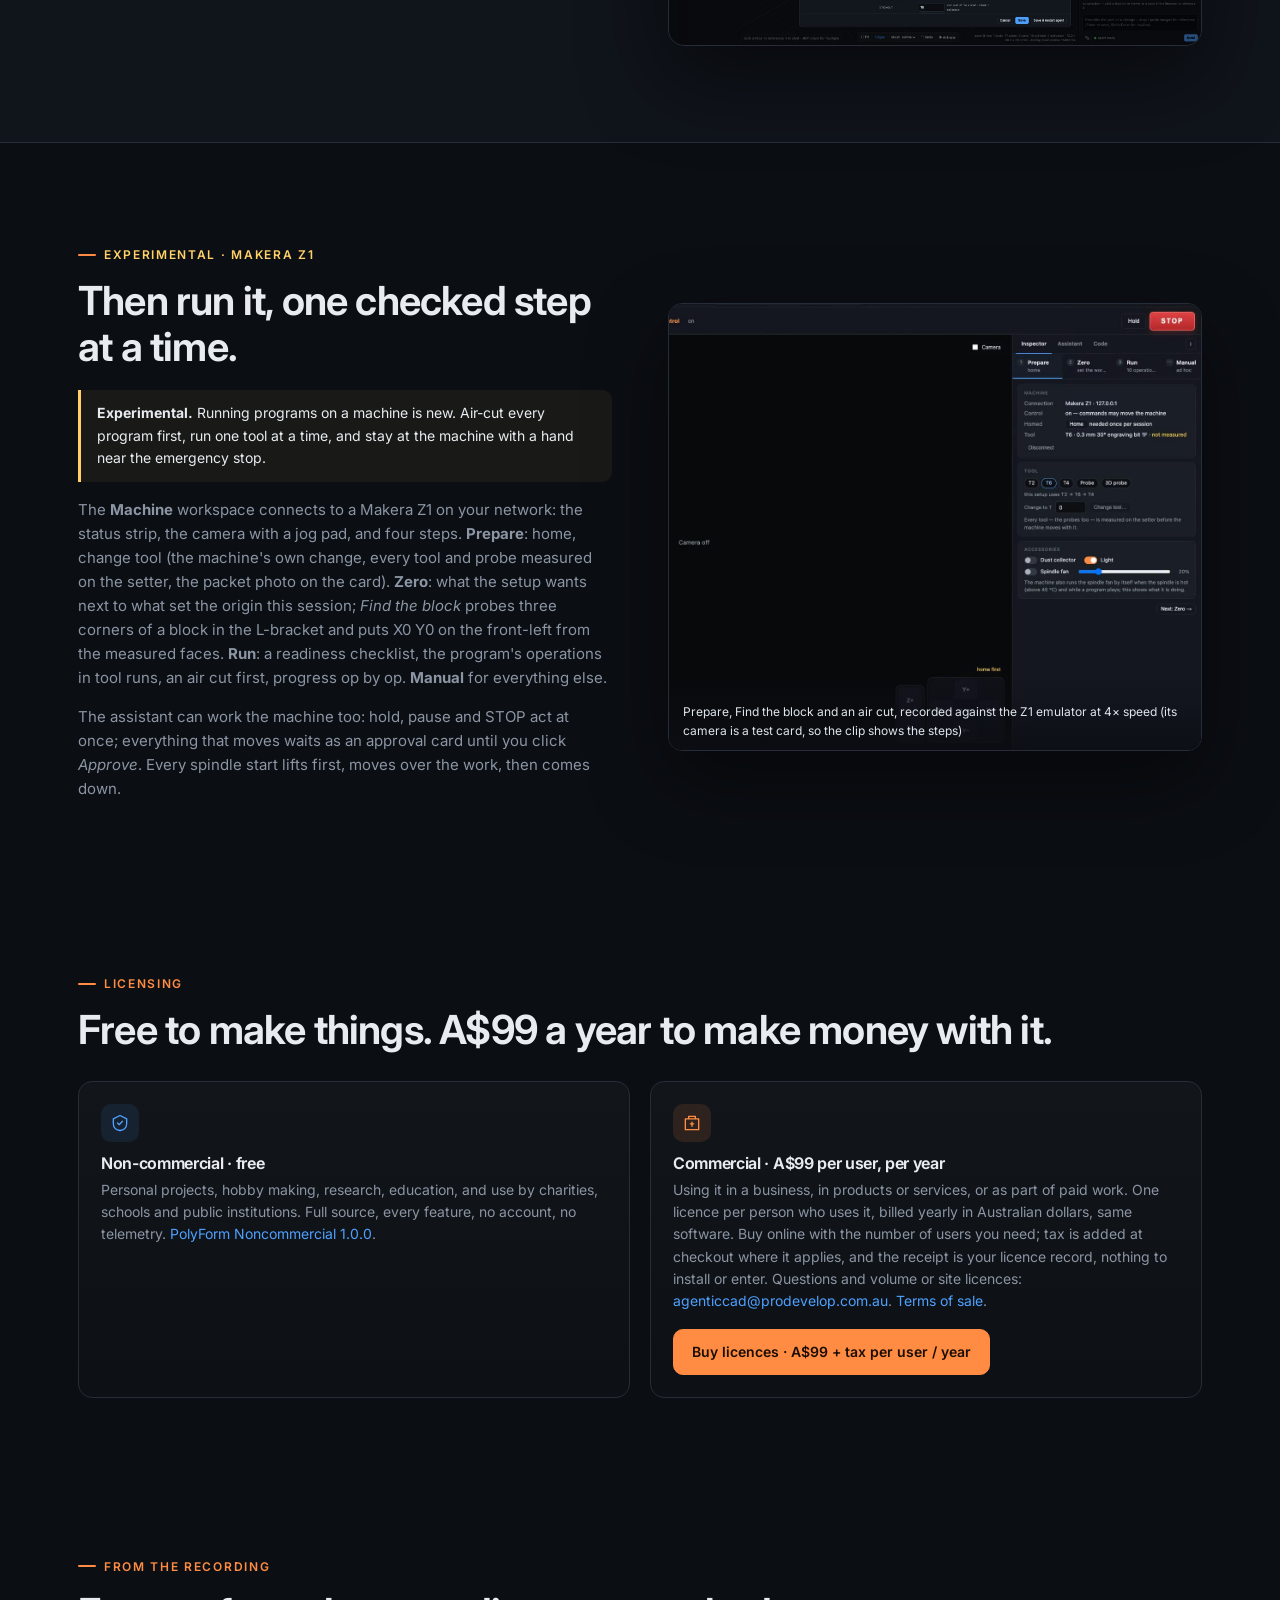
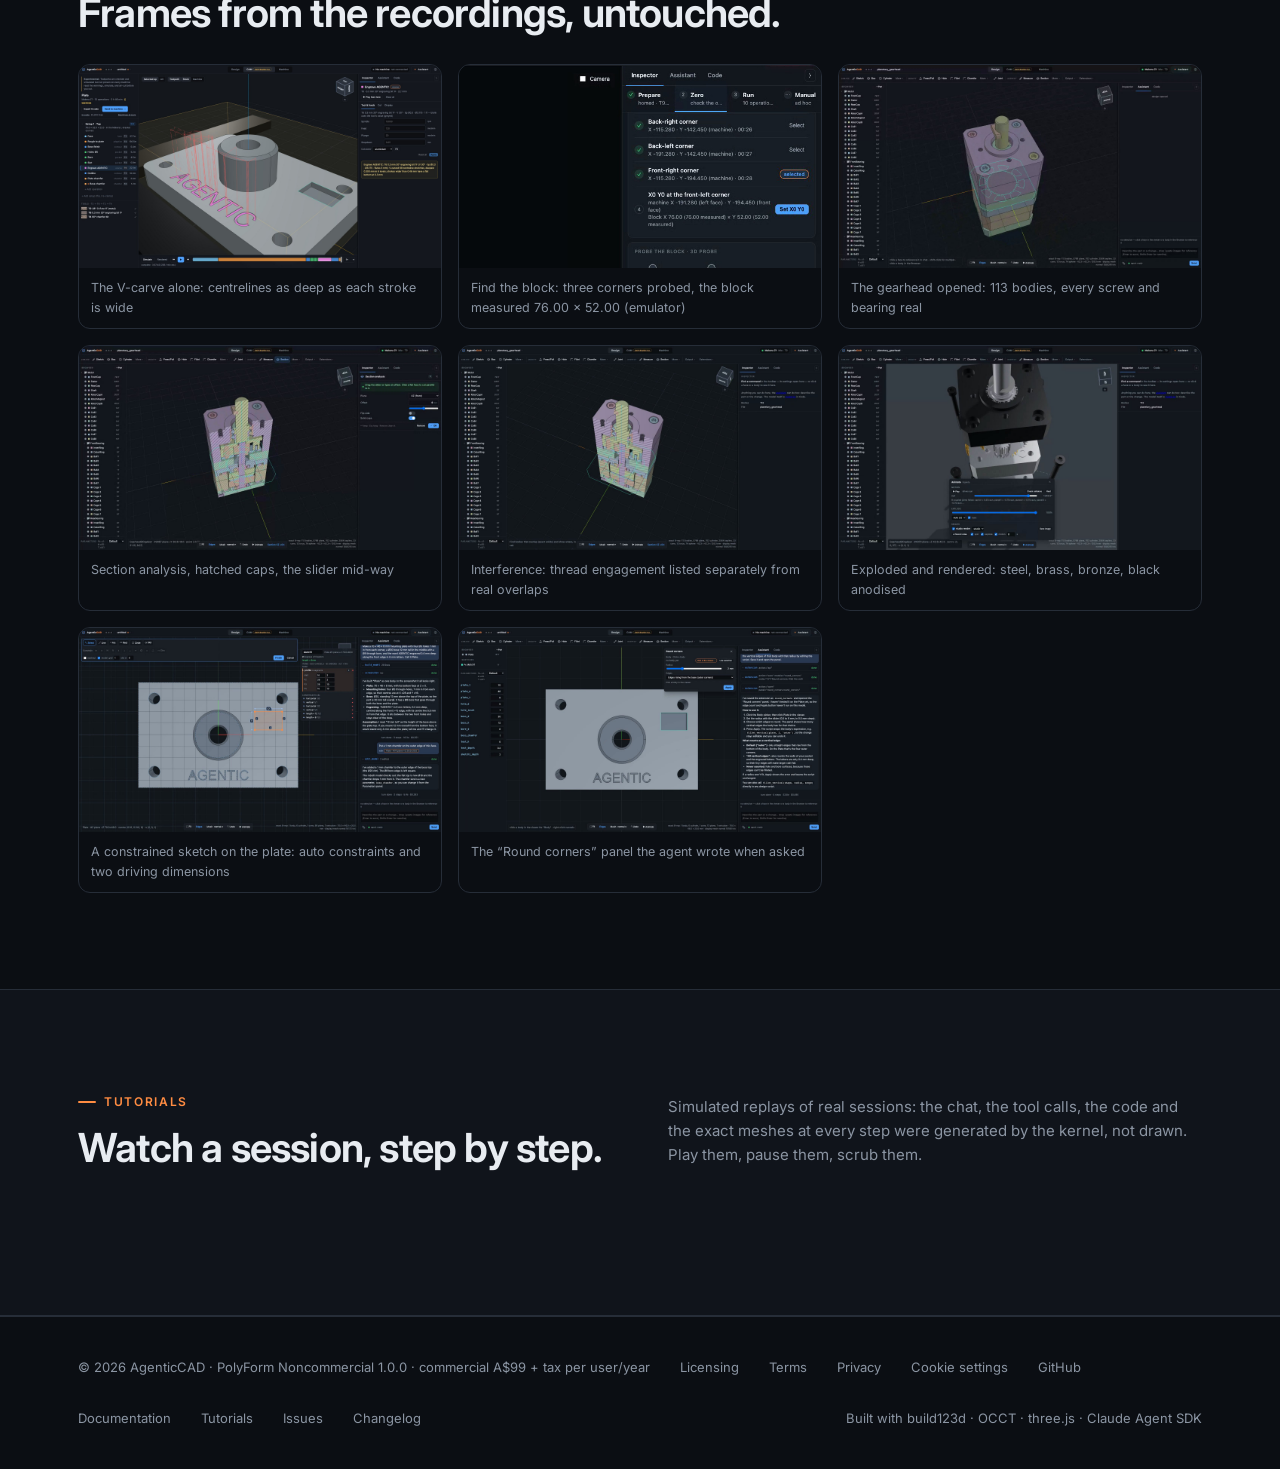
==== commit 7de42378: "Tour poster from the 1.0 video (CAM workspace, V-carve) - the old and new posters were the same gear" ====
--- a/index.html
+++ b/index.html
@@ -96,7 +96,7 @@
       <a class="btn" href="https://github.com/agenticcad/agenticcad">Source on GitHub</a>
     </div>
     <div class="frame video"><div class="bar"><i></i><i></i><i></i><span>The tour — one real session with the real agent, only the thinking time sped up</span></div>
-      <video id="promo" controls playsinline preload="metadata" poster="assets/img/promo-poster.jpg?v=5" width="1920" height="1080"><source src="assets/video/agenticcad-promo-1080p.mp4?v=5" type="video/mp4">Your browser can't play this video. <a href="assets/video/agenticcad-promo-1080p.mp4">Download it</a> instead.</video>
+      <video id="promo" controls playsinline preload="metadata" poster="assets/img/promo-poster.jpg?v=6" width="1920" height="1080"><source src="assets/video/agenticcad-promo-1080p.mp4?v=6" type="video/mp4">Your browser can't play this video. <a href="assets/video/agenticcad-promo-1080p.mp4">Download it</a> instead.</video>
       <button class="play" id="promo-play" aria-label="Play the tour"><svg viewBox="0 0 24 24"><path d="M8 5v14l11-7z"/></svg><span>Watch the tour</span></button>
     </div>
     <p class="muted" style="font-size:13px;margin:14px 0 0">Sound on. A real session with the real agent; only the thinking time is sped up.</p>
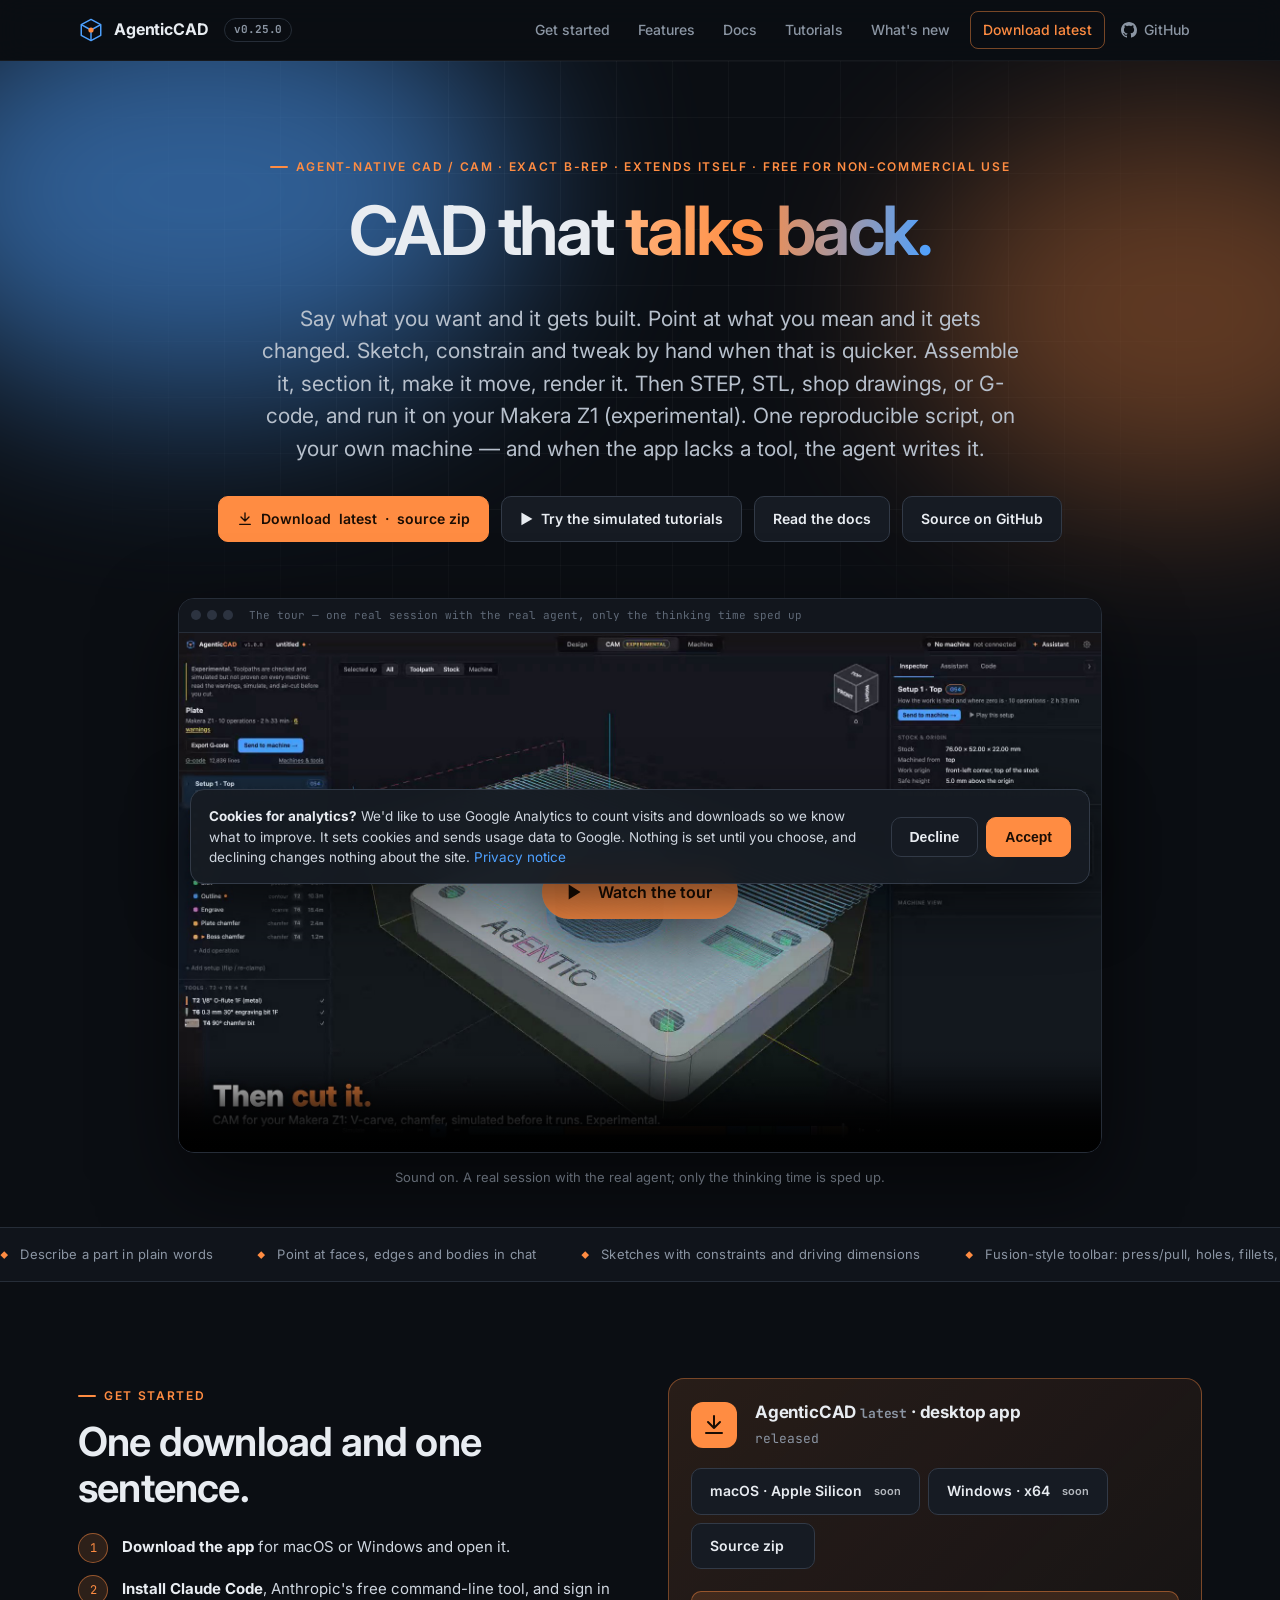
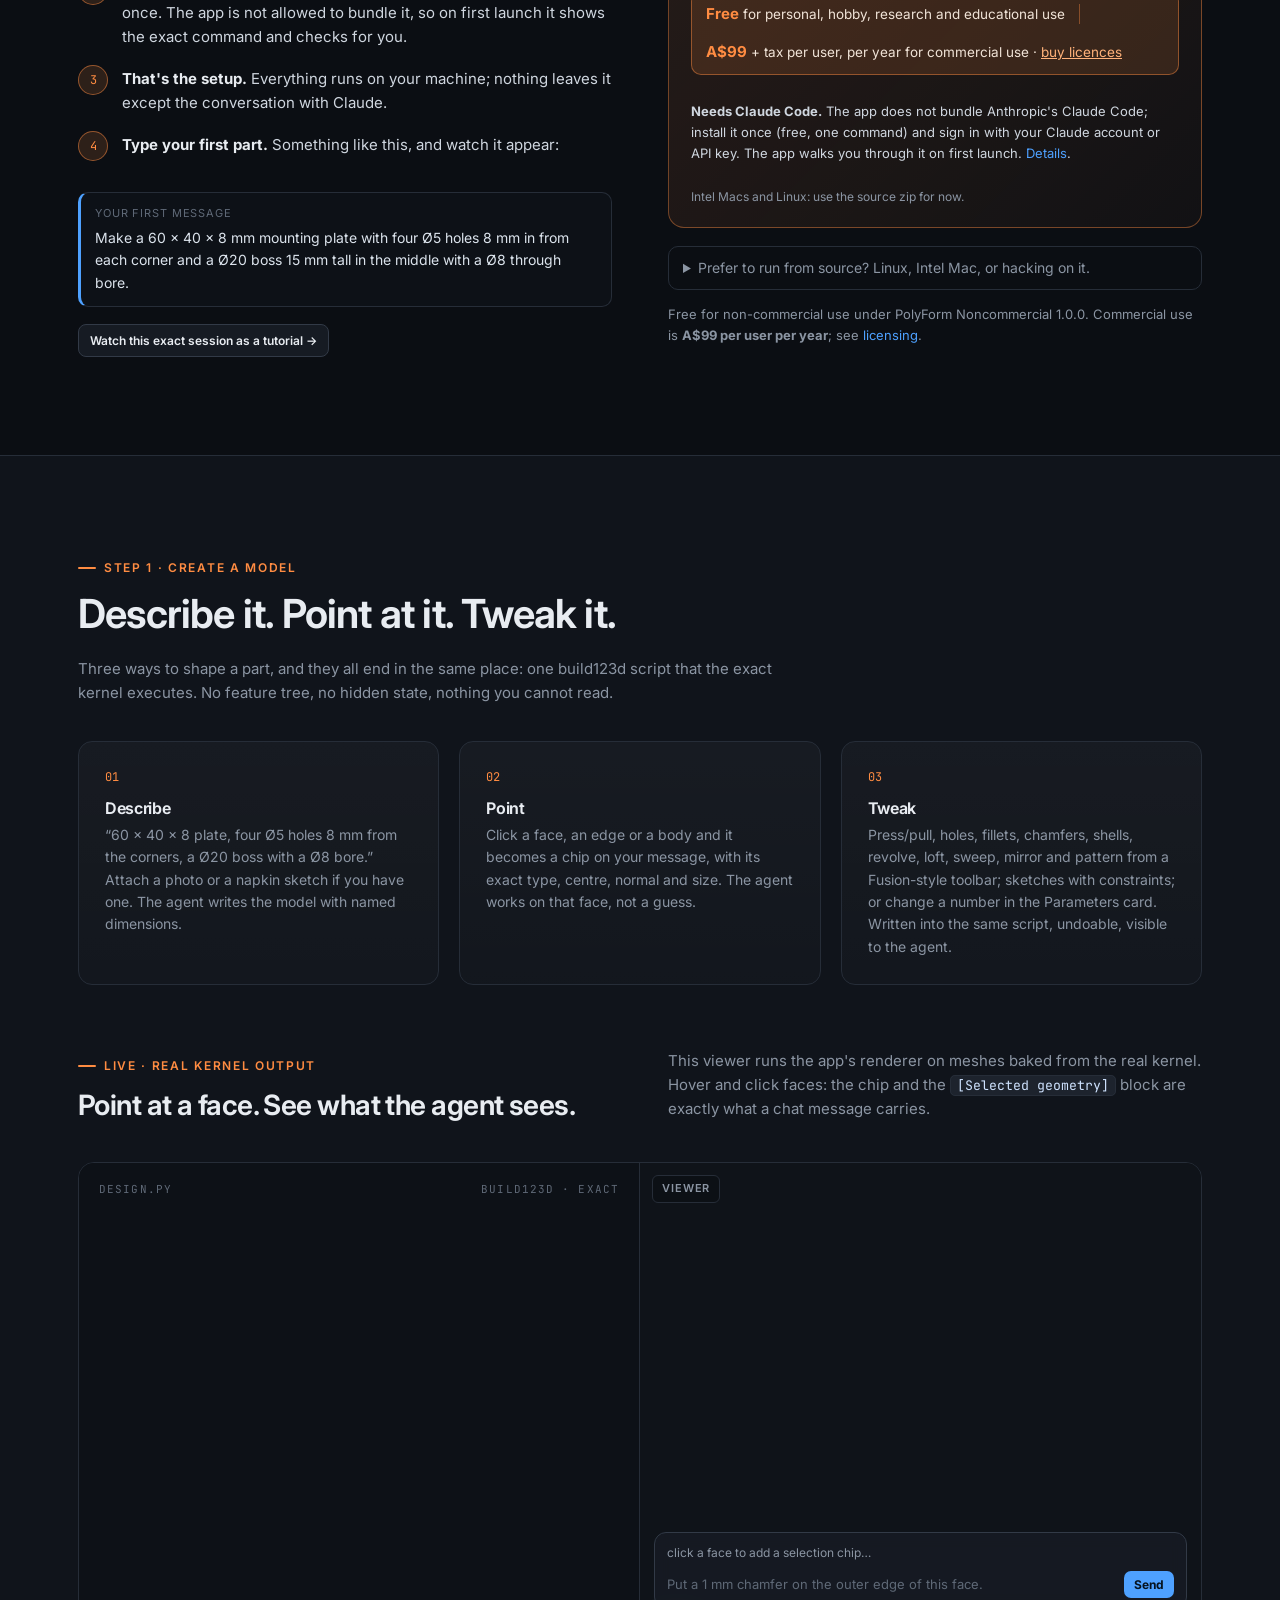
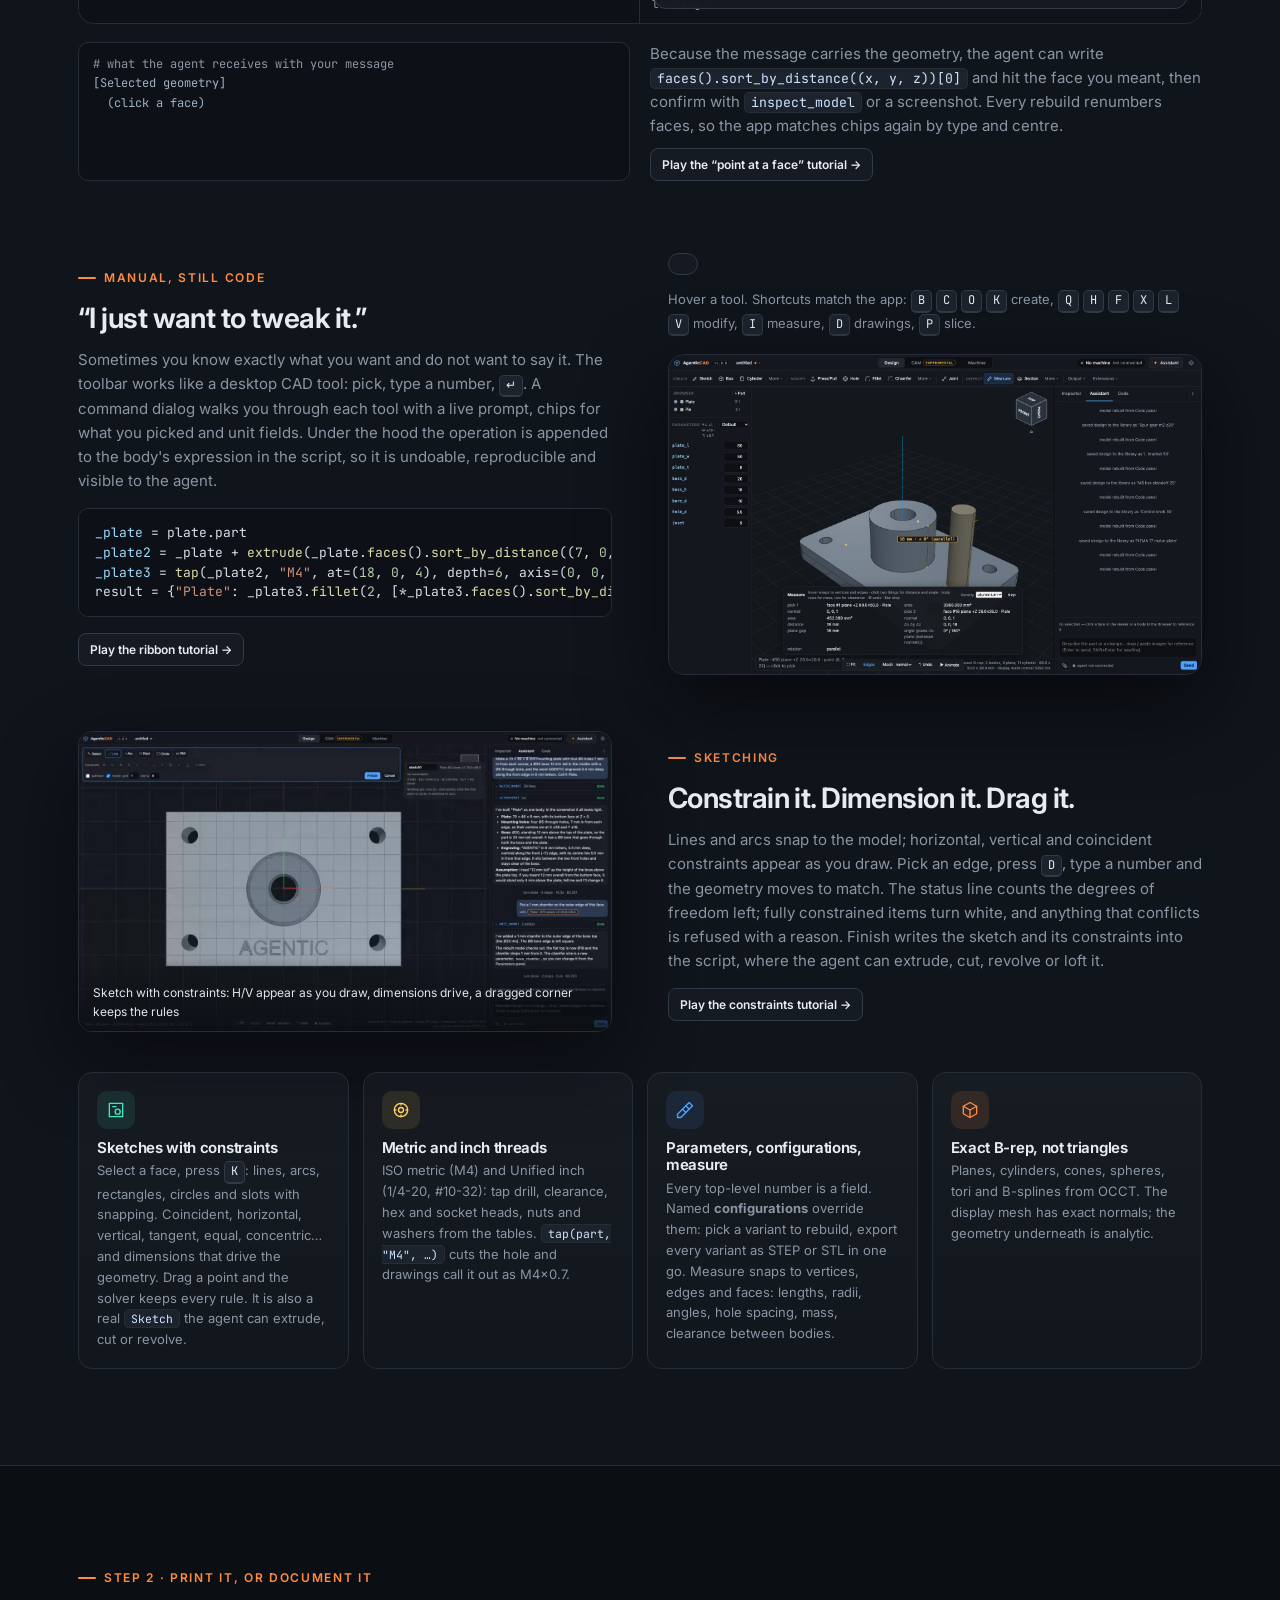
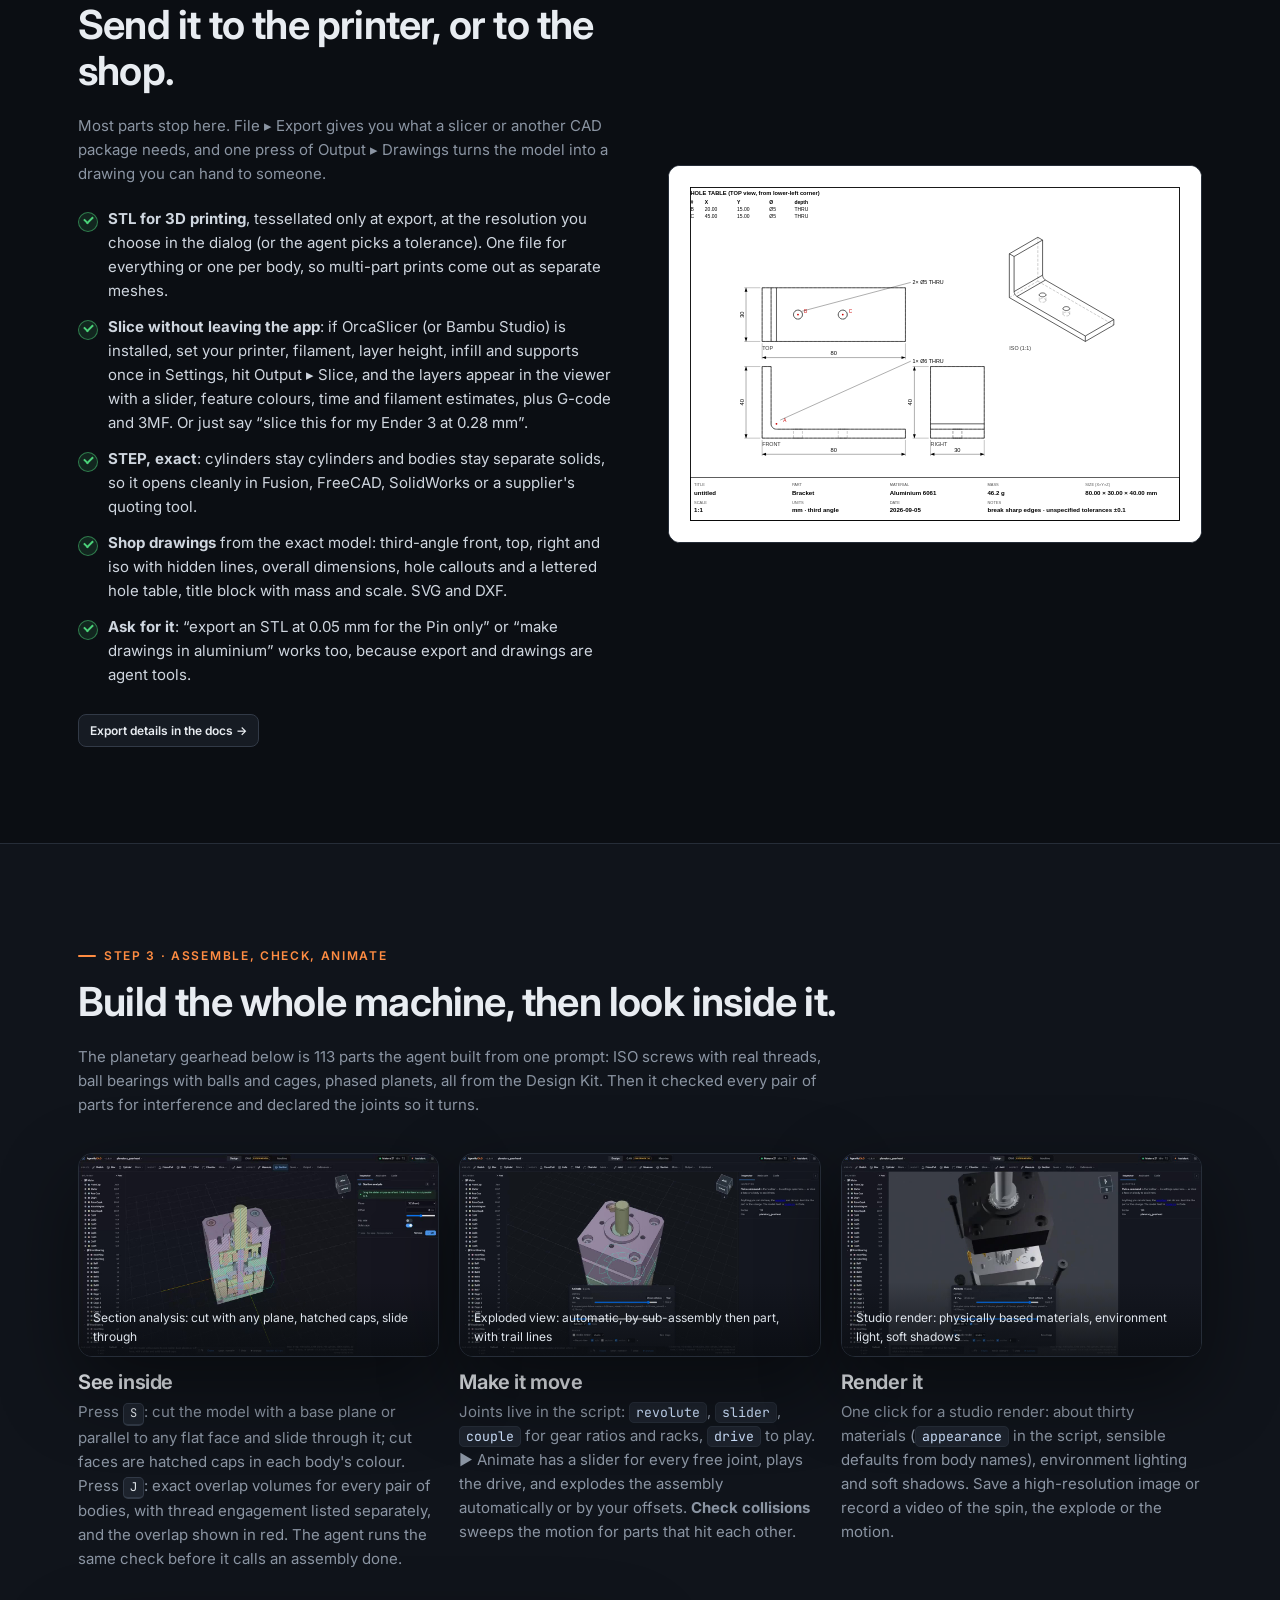
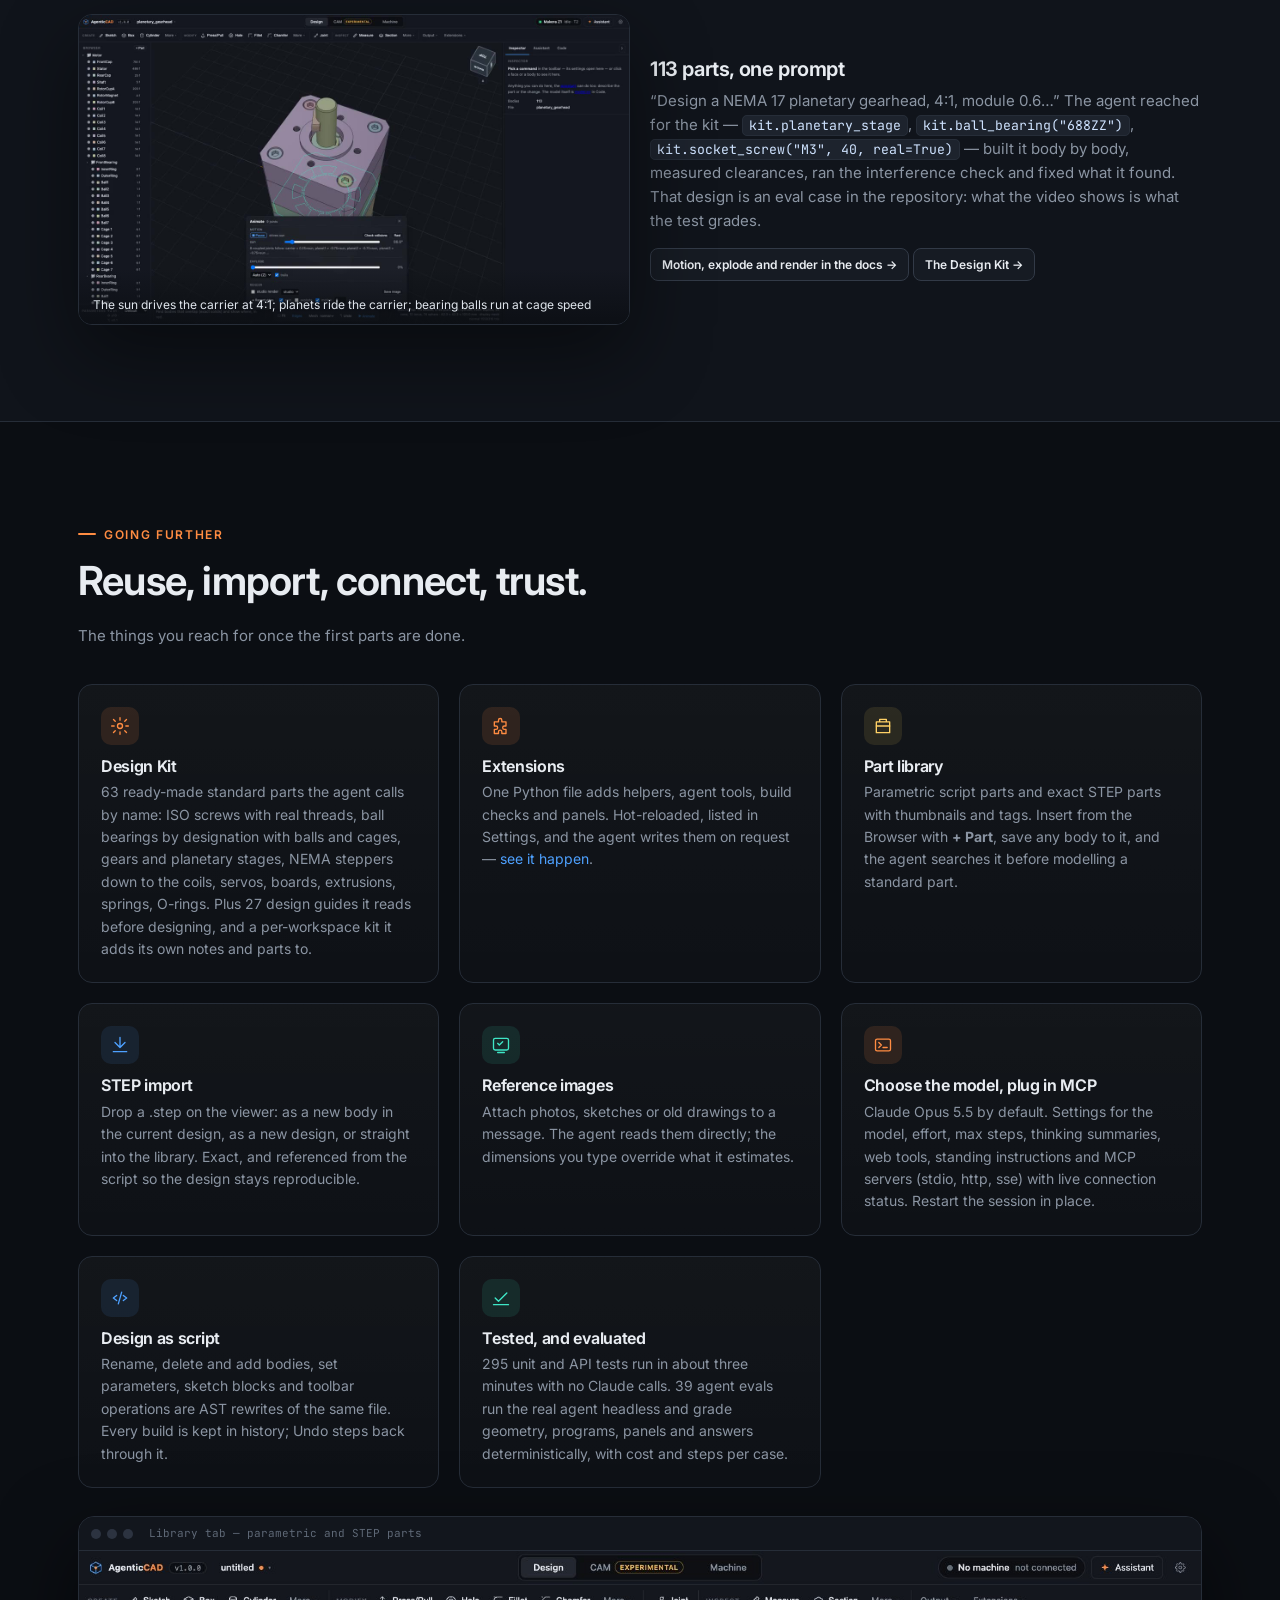
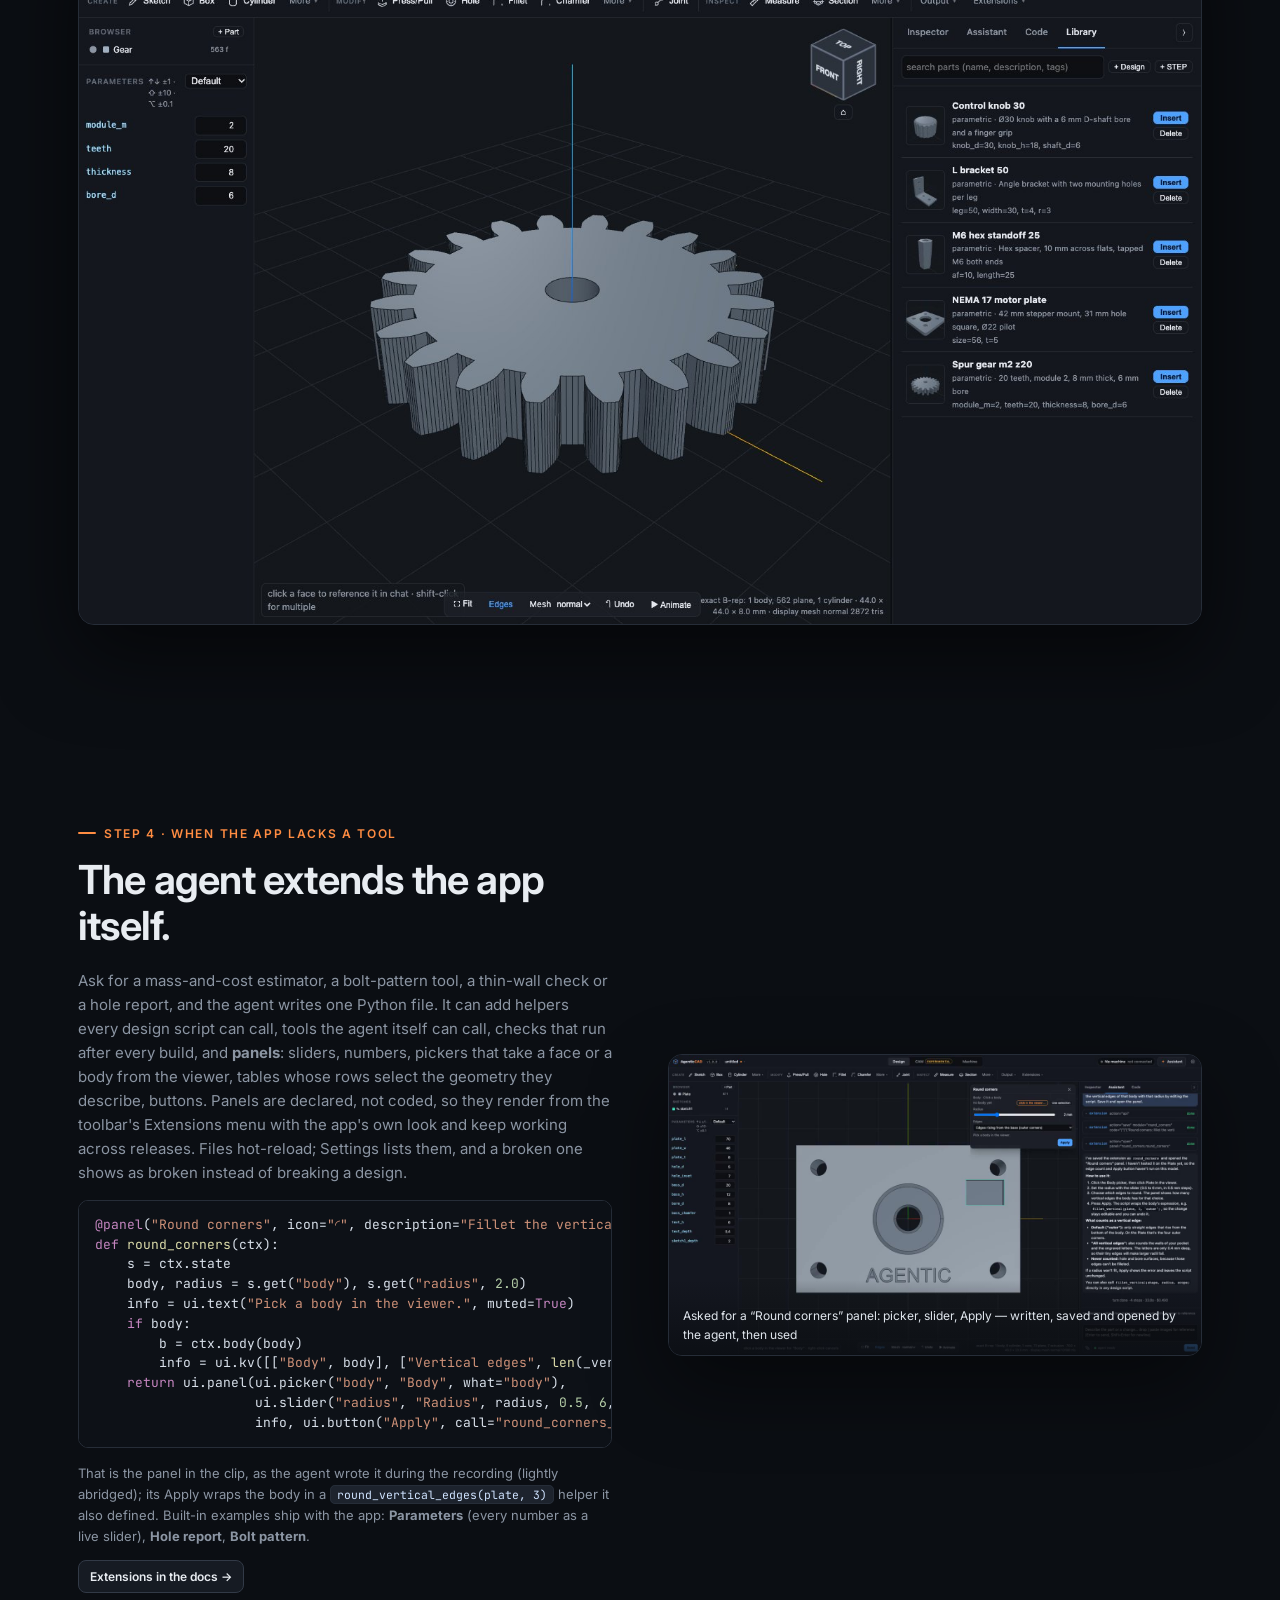
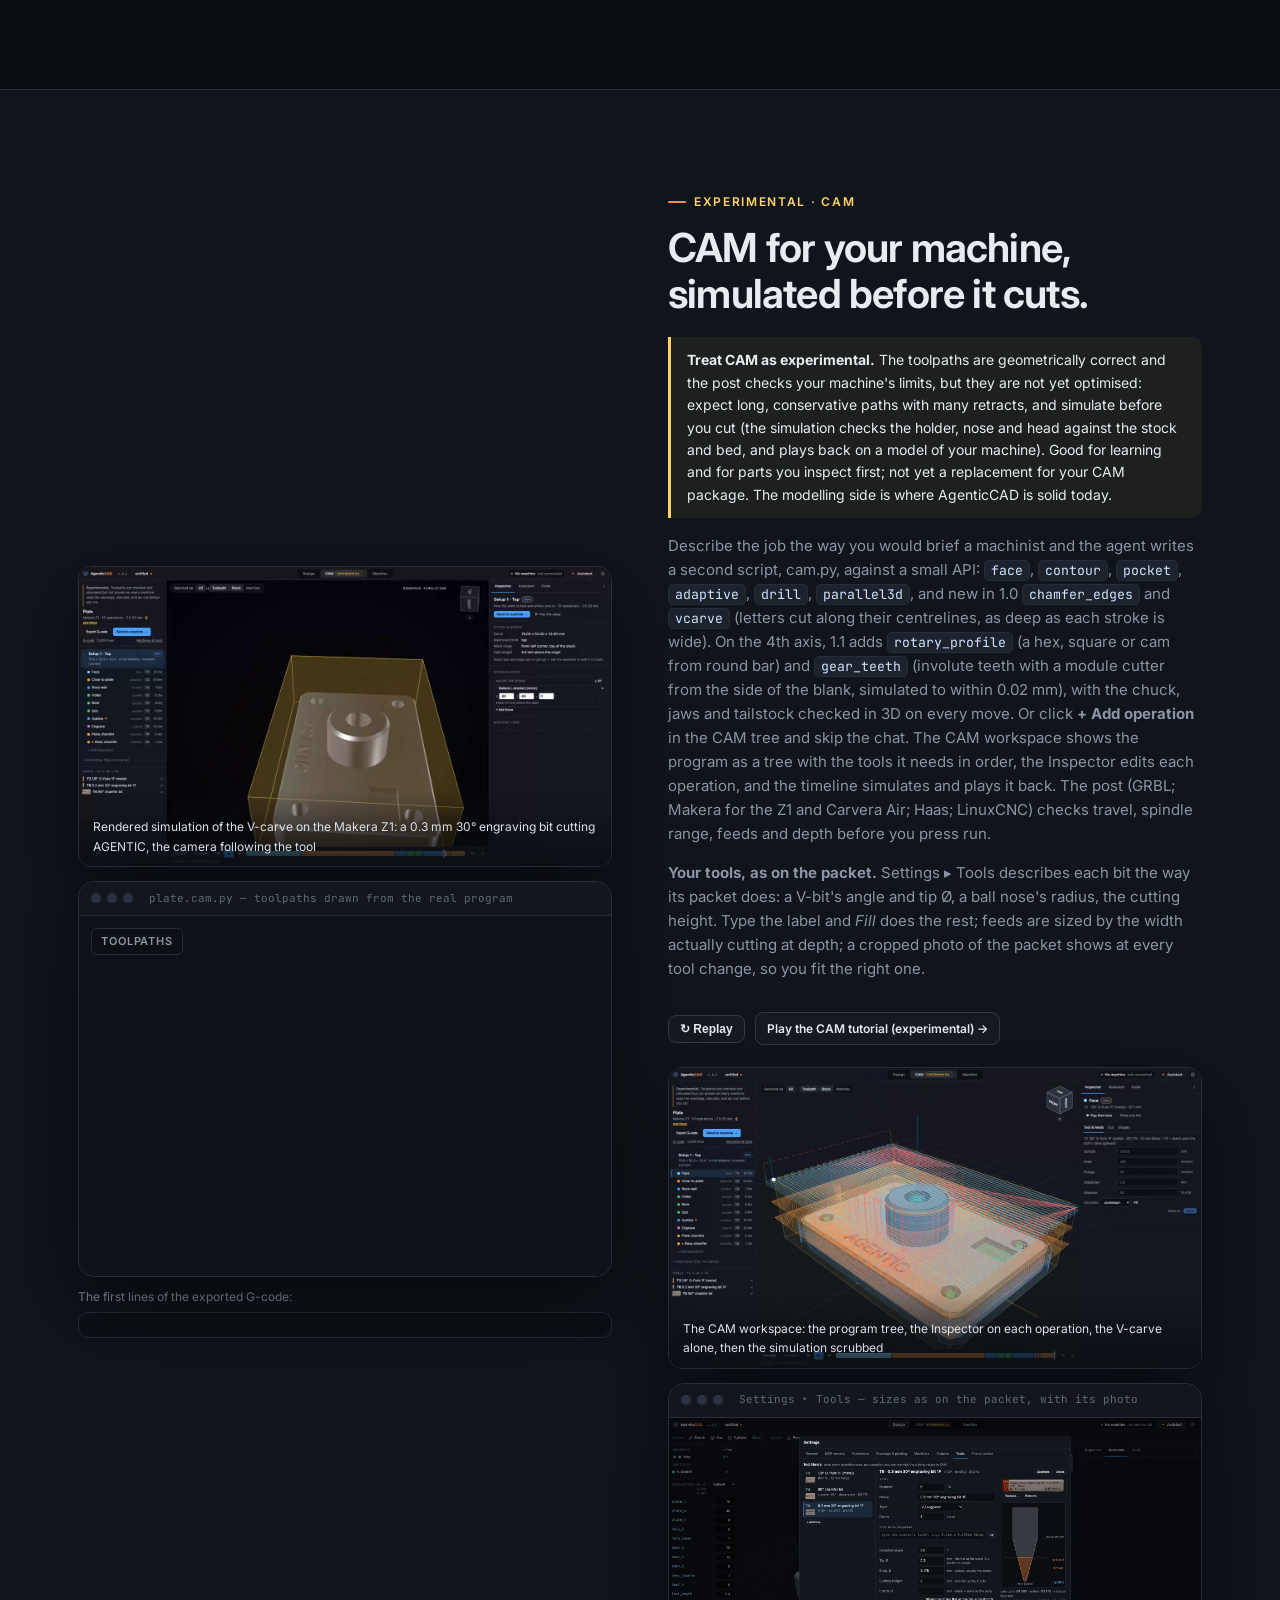
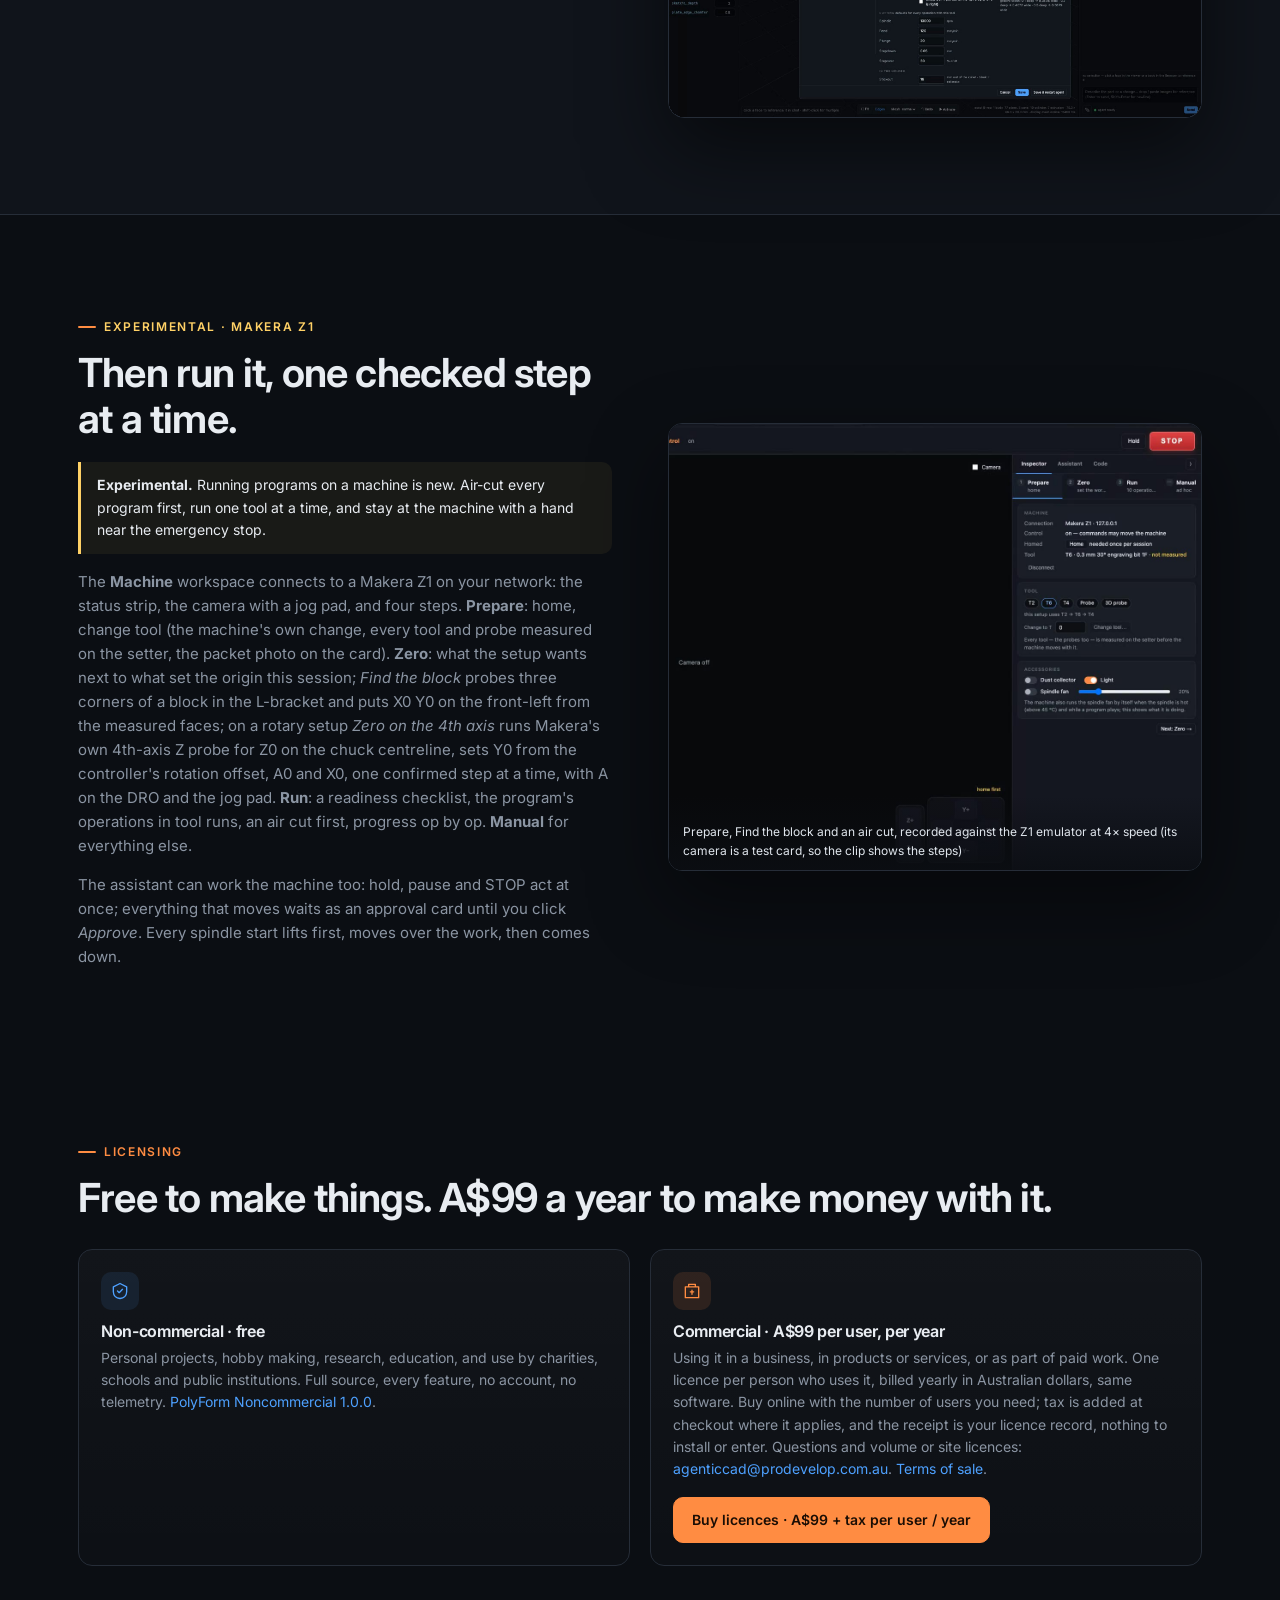
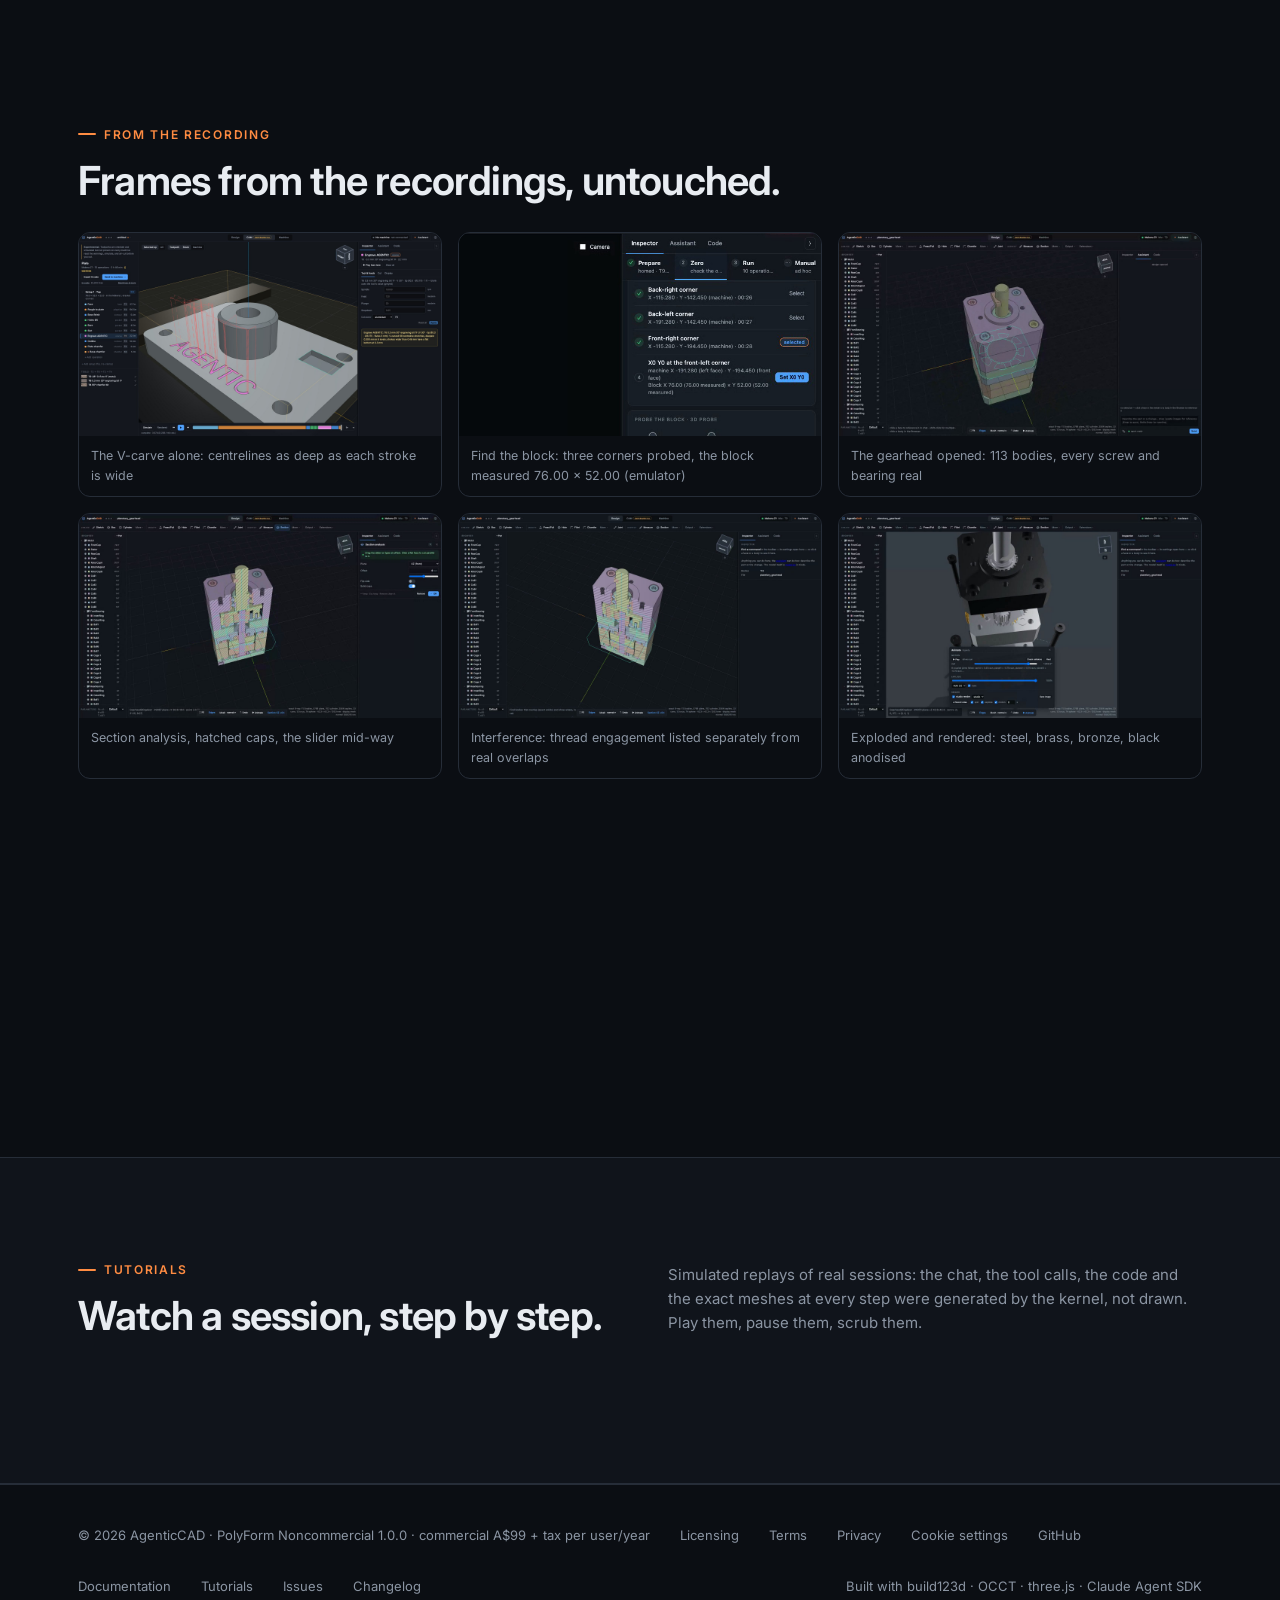
==== commit 6b7d93d1: "Docs for 1.1.0: 4th axis, gear teeth, finish patterns, rotary zeroing and simulation (not yet publis" ====
--- a/index.html
+++ b/index.html
@@ -297,7 +297,7 @@
         <div class="eyebrow" style="color:var(--yellow)">Experimental · CAM</div>
         <h2>CAM for your machine, simulated before it cuts.</h2>
         <div class="callout warn" style="margin:0 0 16px"><b>Treat CAM as experimental.</b> The toolpaths are geometrically correct and the post checks your machine's limits, but they are not yet optimised: expect long, conservative paths with many retracts, and simulate before you cut (the simulation checks the holder, nose and head against the stock and bed, and plays back on a model of your machine). Good for learning and for parts you inspect first; not yet a replacement for your CAM package. The modelling side is where AgenticCAD is solid today.</div>
-        <p class="muted">Describe the job the way you would brief a machinist and the agent writes a second script, cam.py, against a small API: <code>face</code>, <code>contour</code>, <code>pocket</code>, <code>adaptive</code>, <code>drill</code>, <code>parallel3d</code>, and new in 1.0 <code>chamfer_edges</code> and <code>vcarve</code> (letters cut along their centrelines, as deep as each stroke is wide). Or click <b>+ Add operation</b> in the CAM tree and skip the chat. The CAM workspace shows the program as a tree with the tools it needs in order, the Inspector edits each operation, and the timeline simulates and plays it back. The post (GRBL; Makera for the Z1 and Carvera Air; Haas; LinuxCNC) checks travel, spindle range, feeds and depth before you press run.</p>
+        <p class="muted">Describe the job the way you would brief a machinist and the agent writes a second script, cam.py, against a small API: <code>face</code>, <code>contour</code>, <code>pocket</code>, <code>adaptive</code>, <code>drill</code>, <code>parallel3d</code>, and new in 1.0 <code>chamfer_edges</code> and <code>vcarve</code> (letters cut along their centrelines, as deep as each stroke is wide). On the 4th axis, 1.1 adds <code>rotary_profile</code> (a hex, square or cam from round bar) and <code>gear_teeth</code> (involute teeth with a module cutter from the side of the blank, simulated to within 0.02 mm), with the chuck, jaws and tailstock checked in 3D on every move. Or click <b>+ Add operation</b> in the CAM tree and skip the chat. The CAM workspace shows the program as a tree with the tools it needs in order, the Inspector edits each operation, and the timeline simulates and plays it back. The post (GRBL; Makera for the Z1 and Carvera Air; Haas; LinuxCNC) checks travel, spindle range, feeds and depth before you press run.</p>
         <p class="muted"><b>Your tools, as on the packet.</b> Settings ▸ Tools describes each bit the way its packet does: a V-bit's angle and tip Ø, a ball nose's radius, the cutting height. Type the label and <i>Fill</i> does the rest; feeds are sized by the width actually cutting at depth; a cropped photo of the packet shows at every tool change, so you fit the right one.</p>
         <div class="caml" id="cam-ops"></div>
         <div style="display:flex;gap:10px;margin-top:16px;align-items:center"><button class="btn small" id="cam-replay">↻ Replay</button><a class="btn small" href="tutorials/?t=cam">Play the CAM tutorial (experimental) →</a></div>
@@ -321,7 +321,7 @@
         <div class="eyebrow" style="color:var(--yellow)">Experimental · Makera Z1</div>
         <h2>Then run it, one checked step at a time.</h2>
         <div class="callout warn" style="margin:0 0 16px"><b>Experimental.</b> Running programs on a machine is new. Air-cut every program first, run one tool at a time, and stay at the machine with a hand near the emergency stop.</div>
-        <p class="muted">The <b>Machine</b> workspace connects to a Makera Z1 on your network: the status strip, the camera with a jog pad, and four steps. <b>Prepare</b>: home, change tool (the machine's own change, every tool and probe measured on the setter, the packet photo on the card). <b>Zero</b>: what the setup wants next to what set the origin this session; <i>Find the block</i> probes three corners of a block in the L-bracket and puts X0 Y0 on the front-left from the measured faces. <b>Run</b>: a readiness checklist, the program's operations in tool runs, an air cut first, progress op by op. <b>Manual</b> for everything else.</p>
+        <p class="muted">The <b>Machine</b> workspace connects to a Makera Z1 on your network: the status strip, the camera with a jog pad, and four steps. <b>Prepare</b>: home, change tool (the machine's own change, every tool and probe measured on the setter, the packet photo on the card). <b>Zero</b>: what the setup wants next to what set the origin this session; <i>Find the block</i> probes three corners of a block in the L-bracket and puts X0 Y0 on the front-left from the measured faces; on a rotary setup <i>Zero on the 4th axis</i> runs Makera's own 4th-axis Z probe for Z0 on the chuck centreline, sets Y0 from the controller's rotation offset, A0 and X0, one confirmed step at a time, with A on the DRO and the jog pad. <b>Run</b>: a readiness checklist, the program's operations in tool runs, an air cut first, progress op by op. <b>Manual</b> for everything else.</p>
         <p class="muted">The assistant can work the machine too: hold, pause and STOP act at once; everything that moves waits as an approval card until you click <i>Approve</i>. Every spindle start lifts first, moves over the work, then comes down.</p>
       </div>
       <div class="reveal">
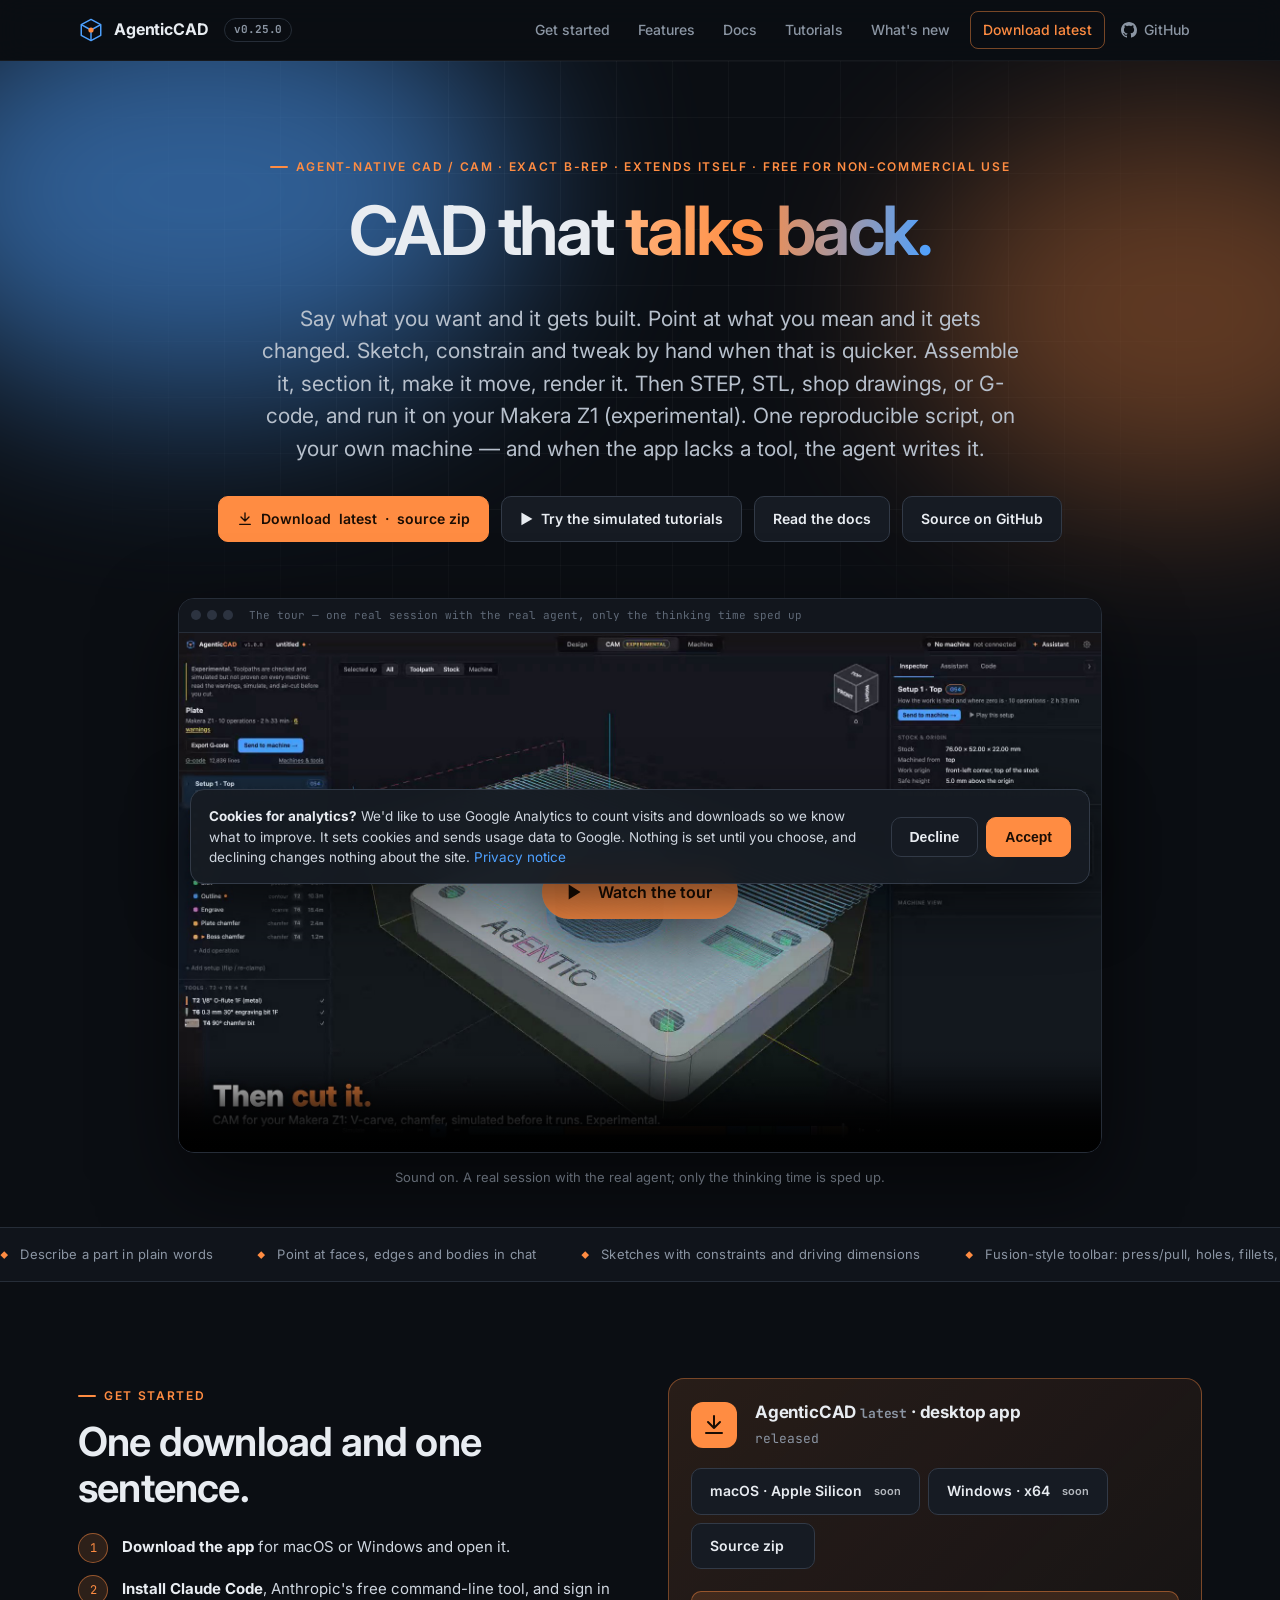
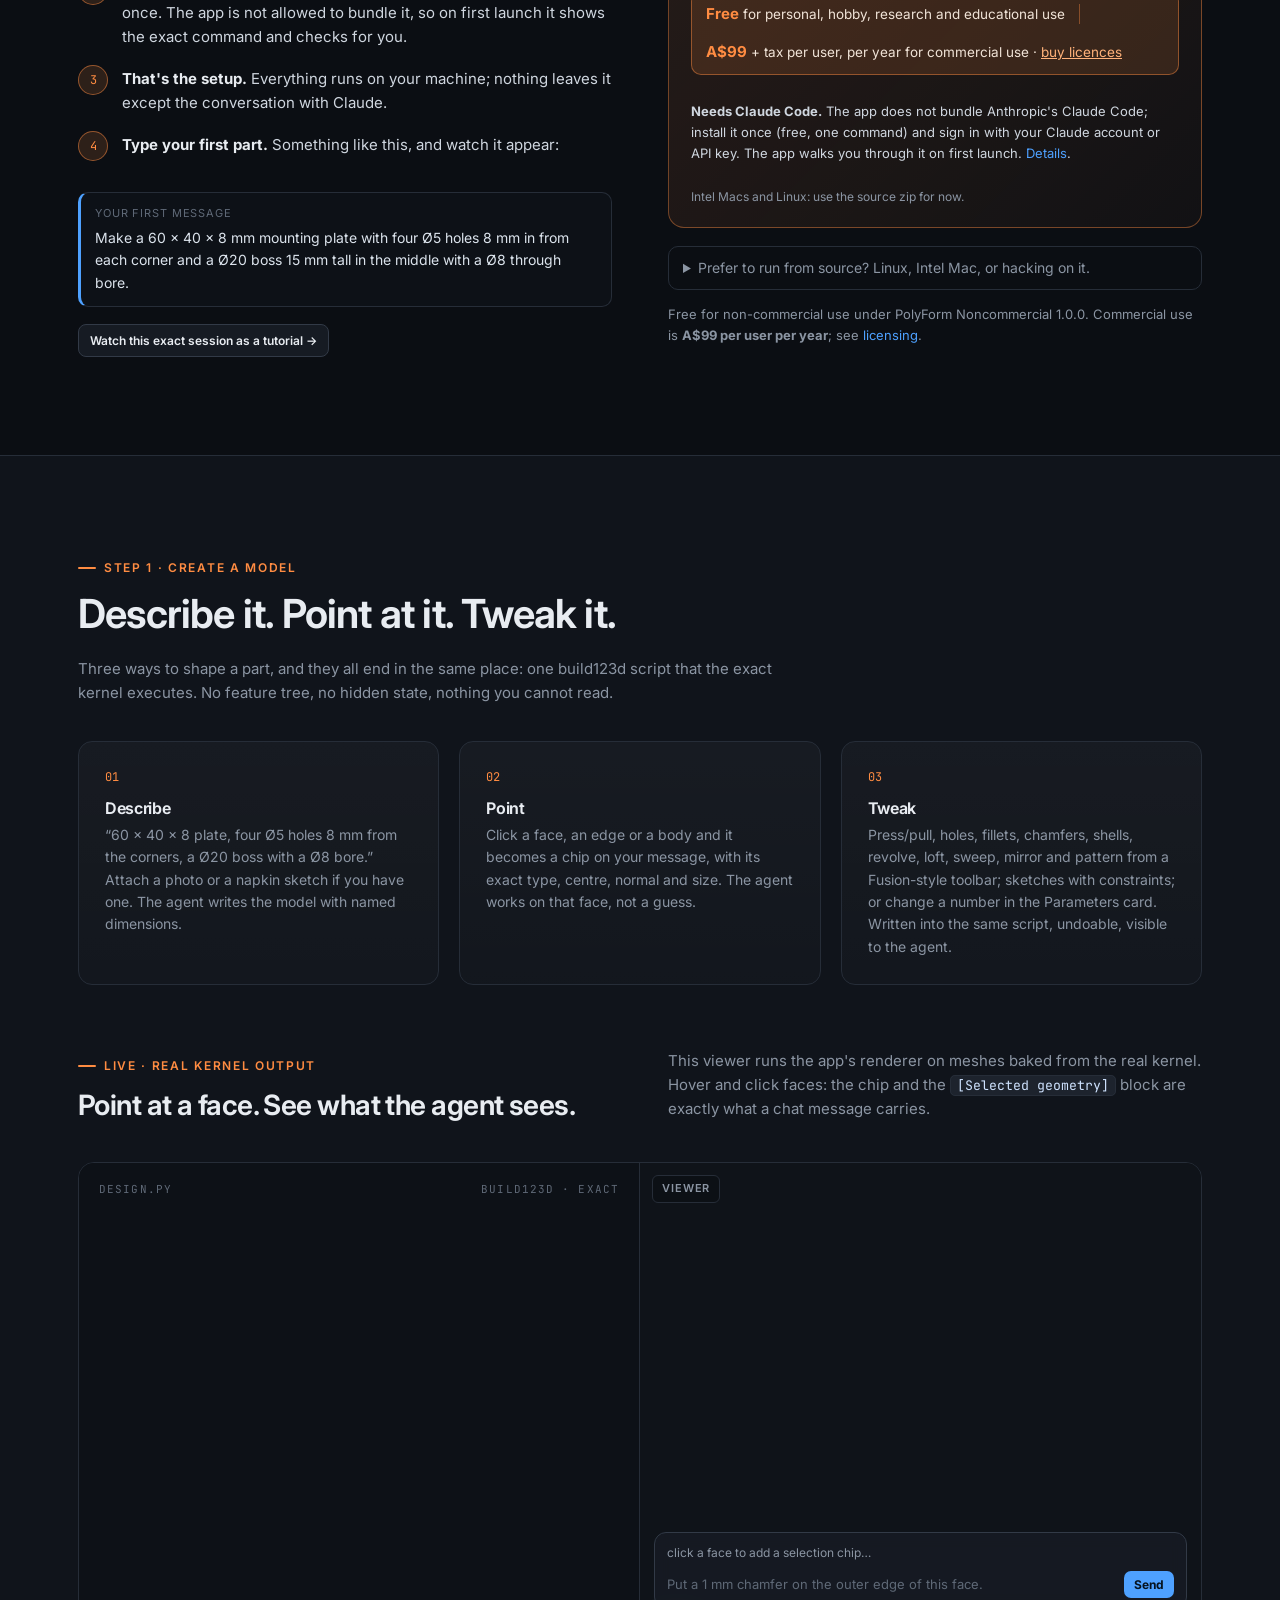
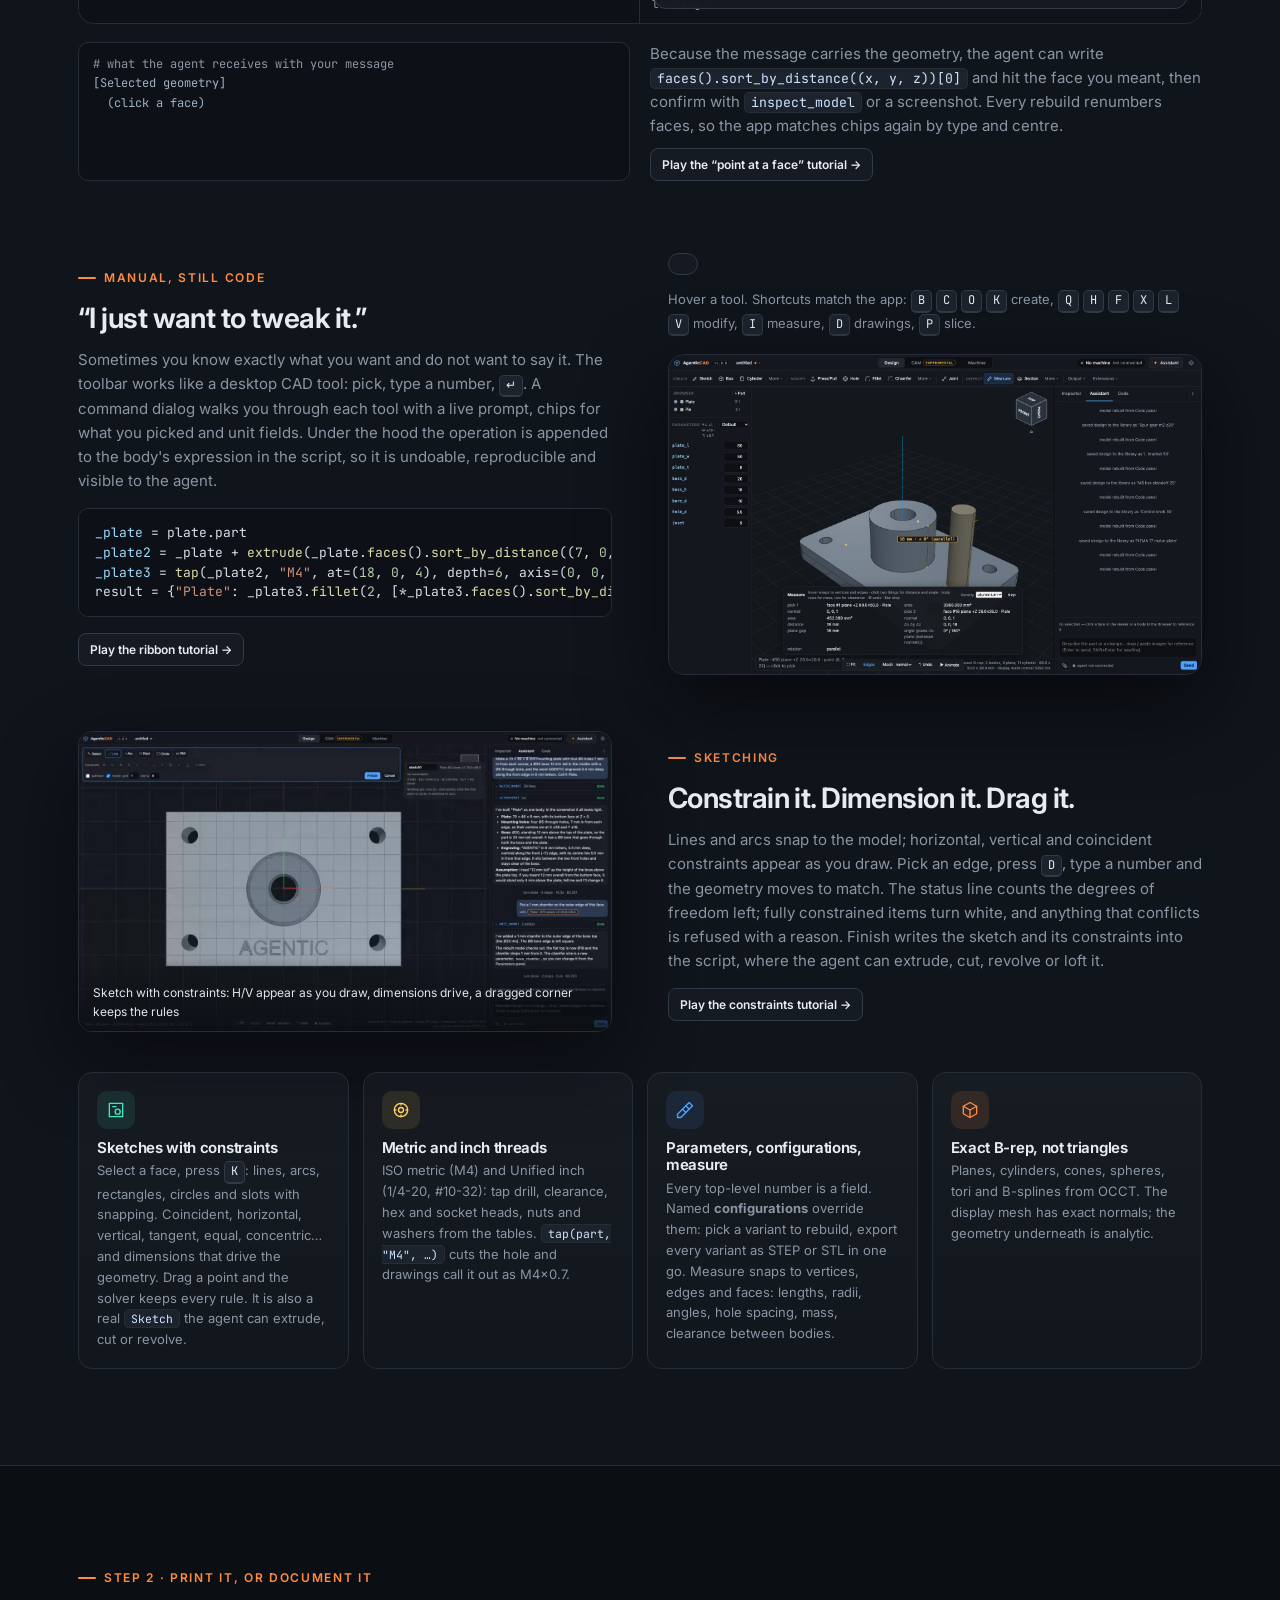
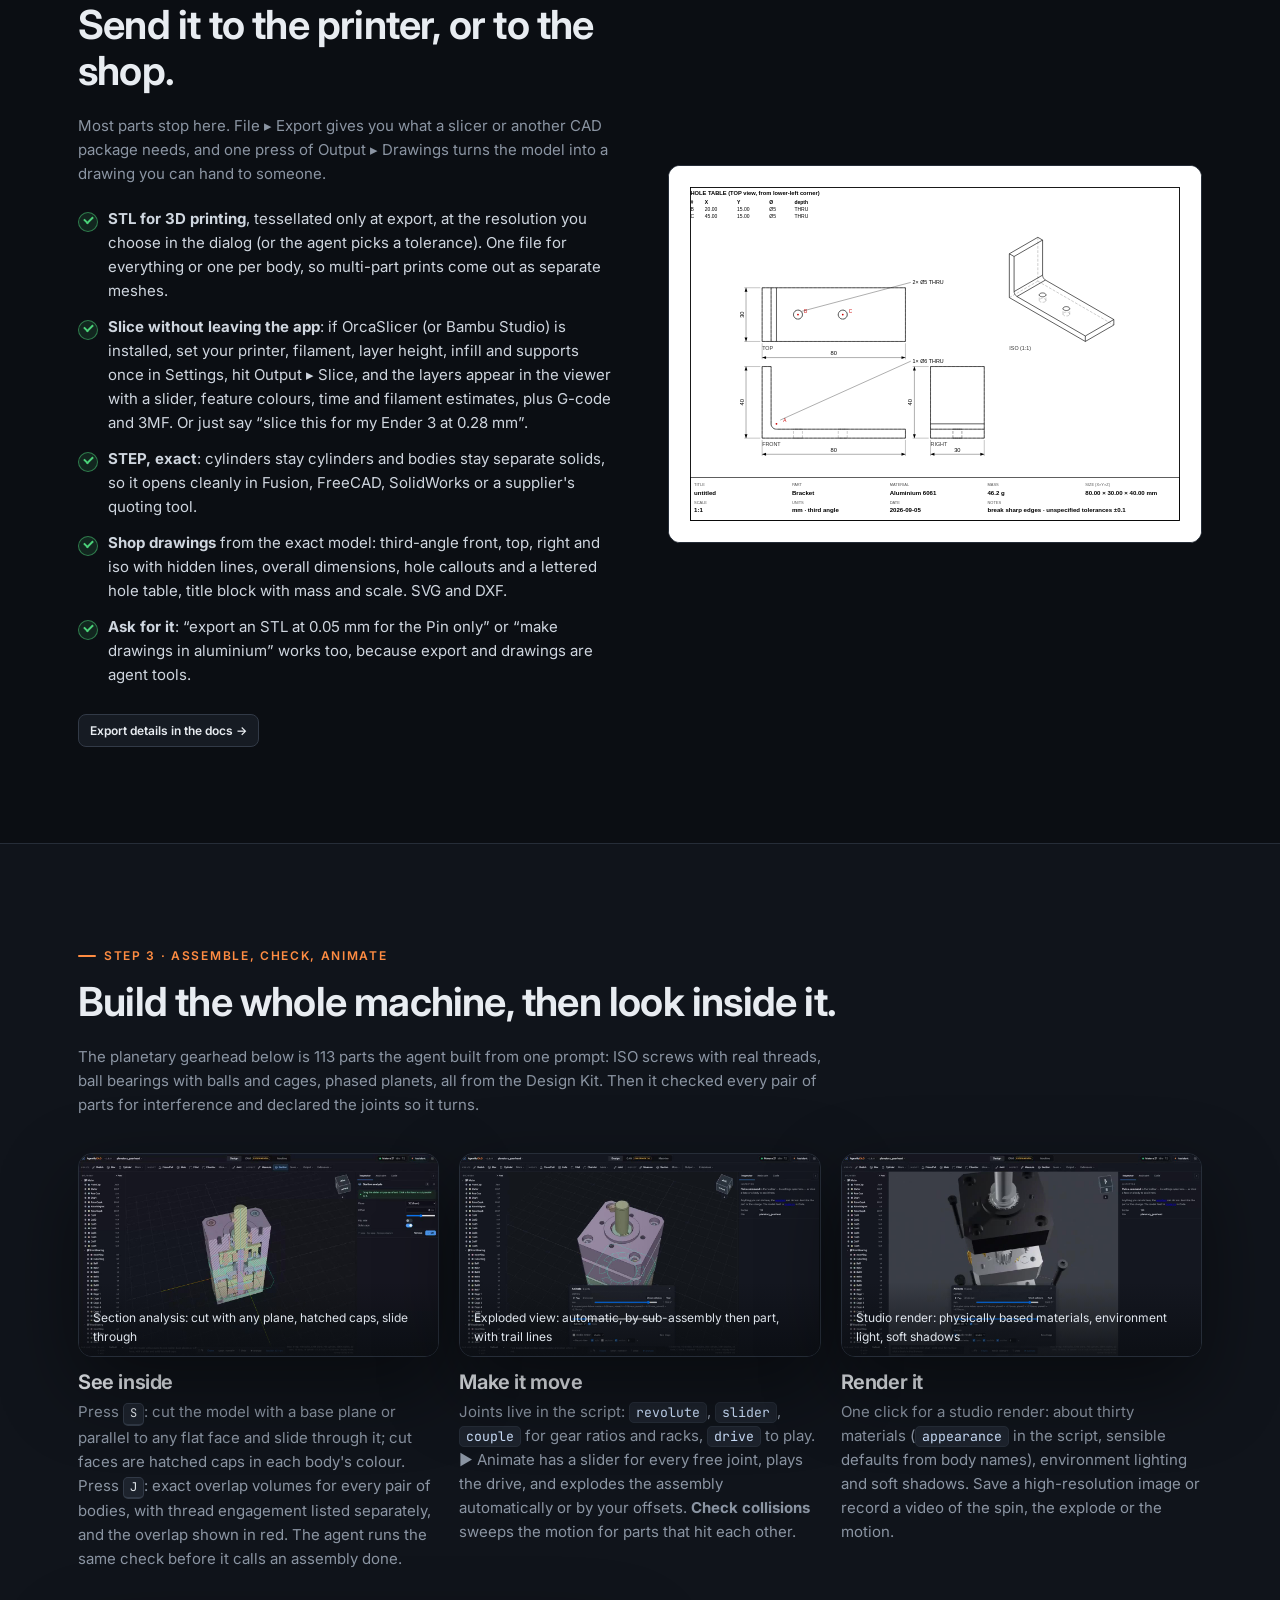
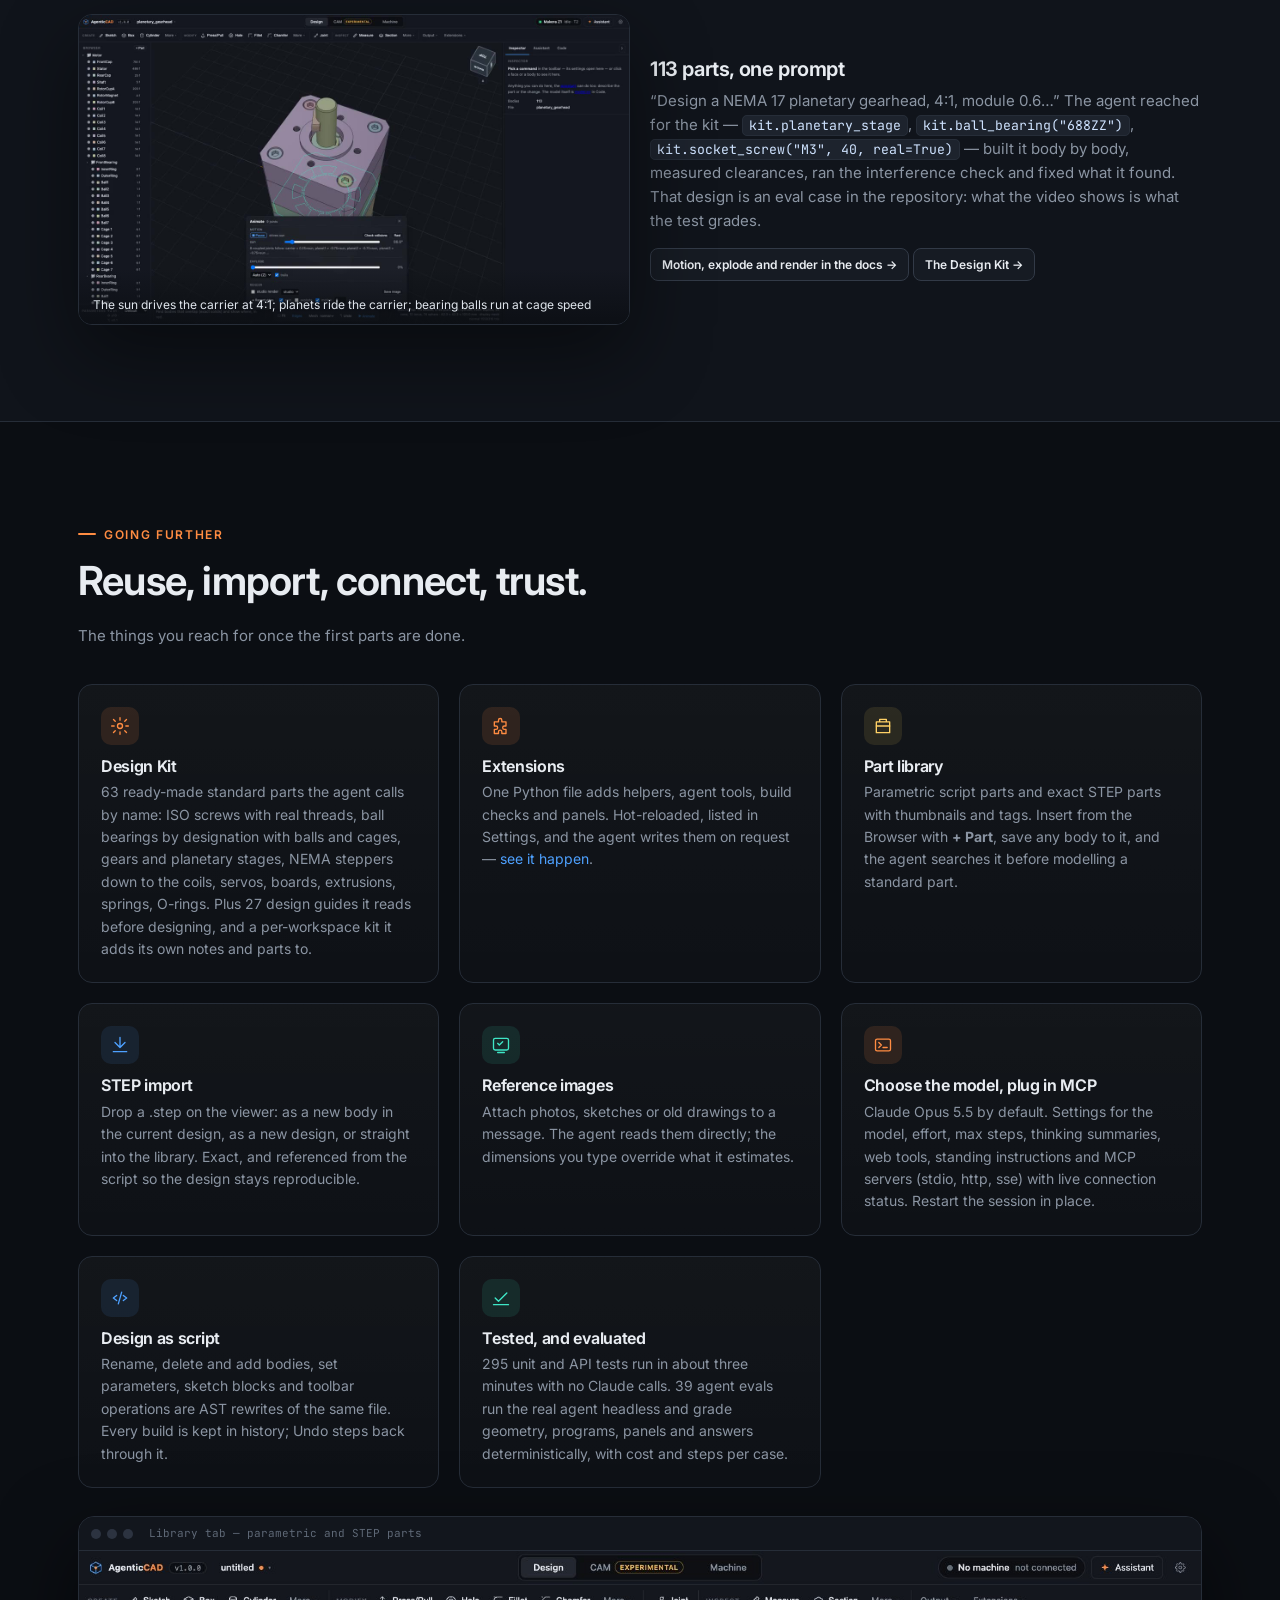
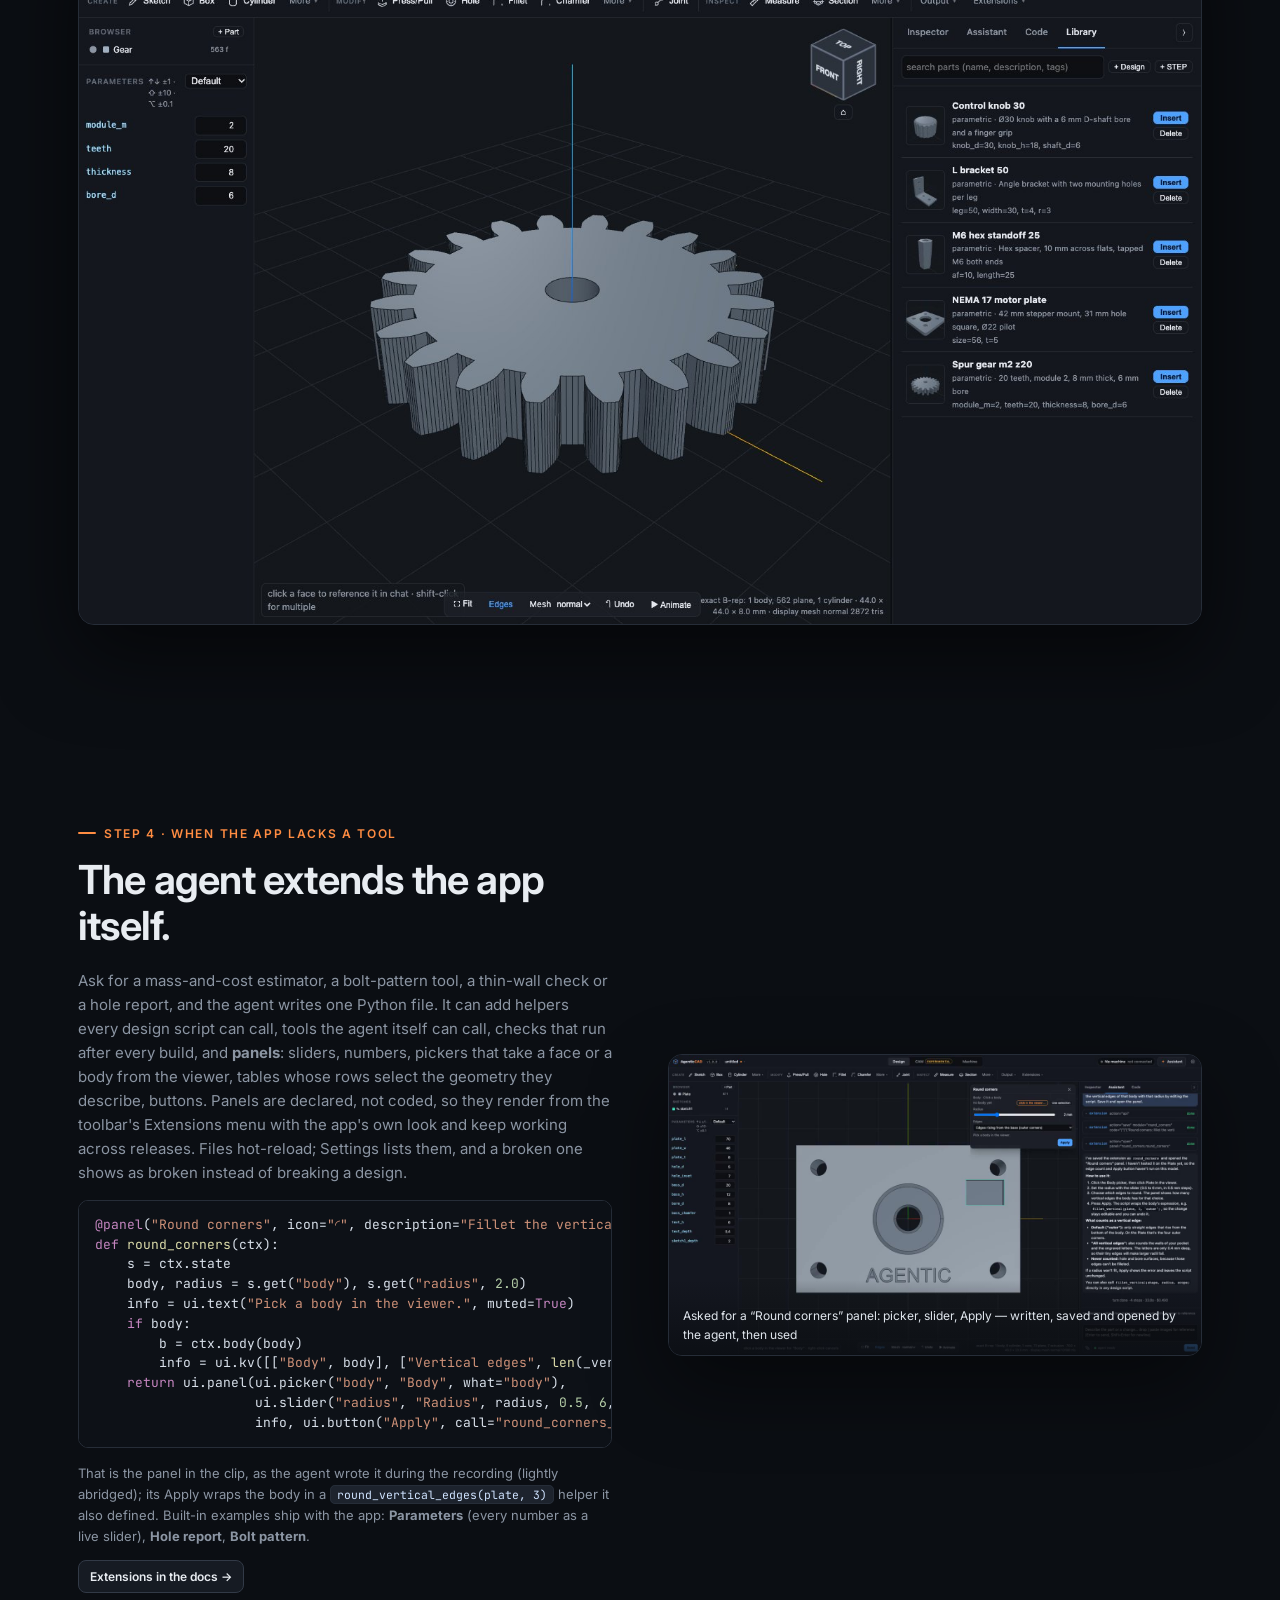
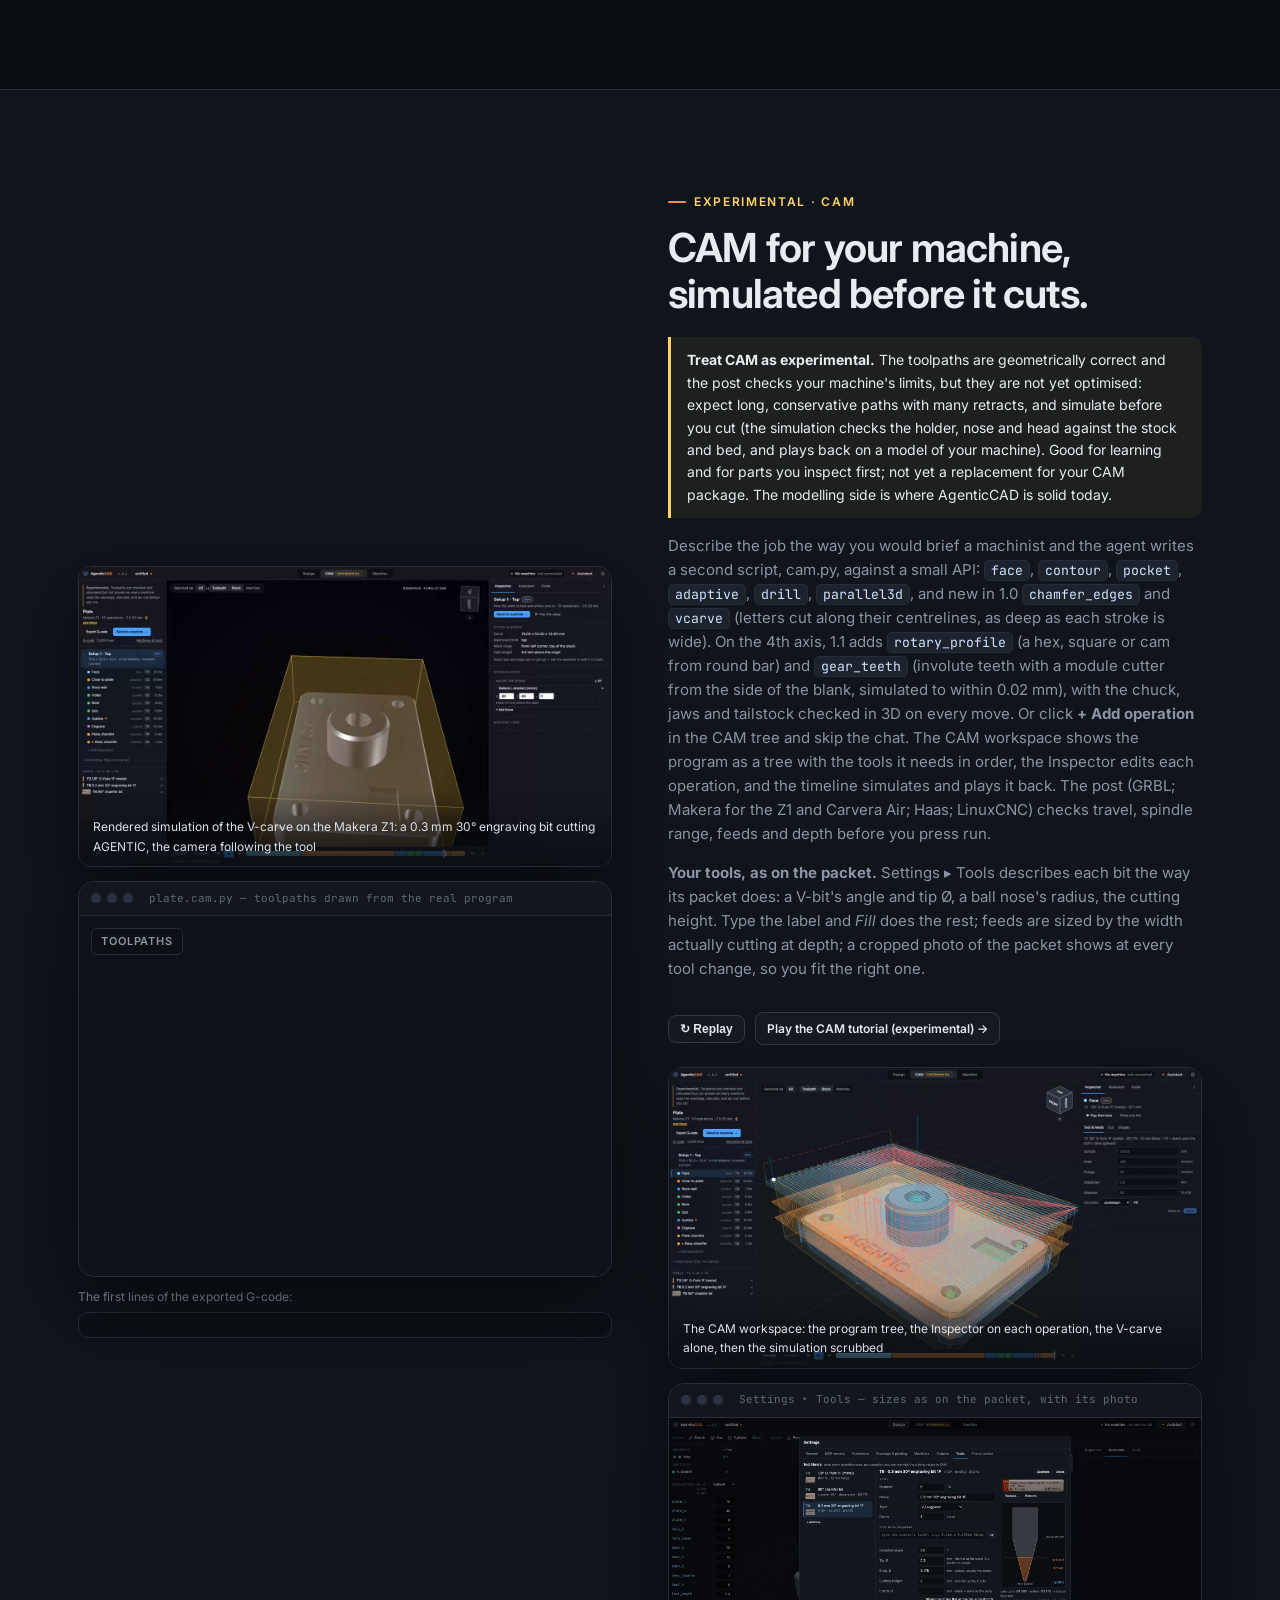
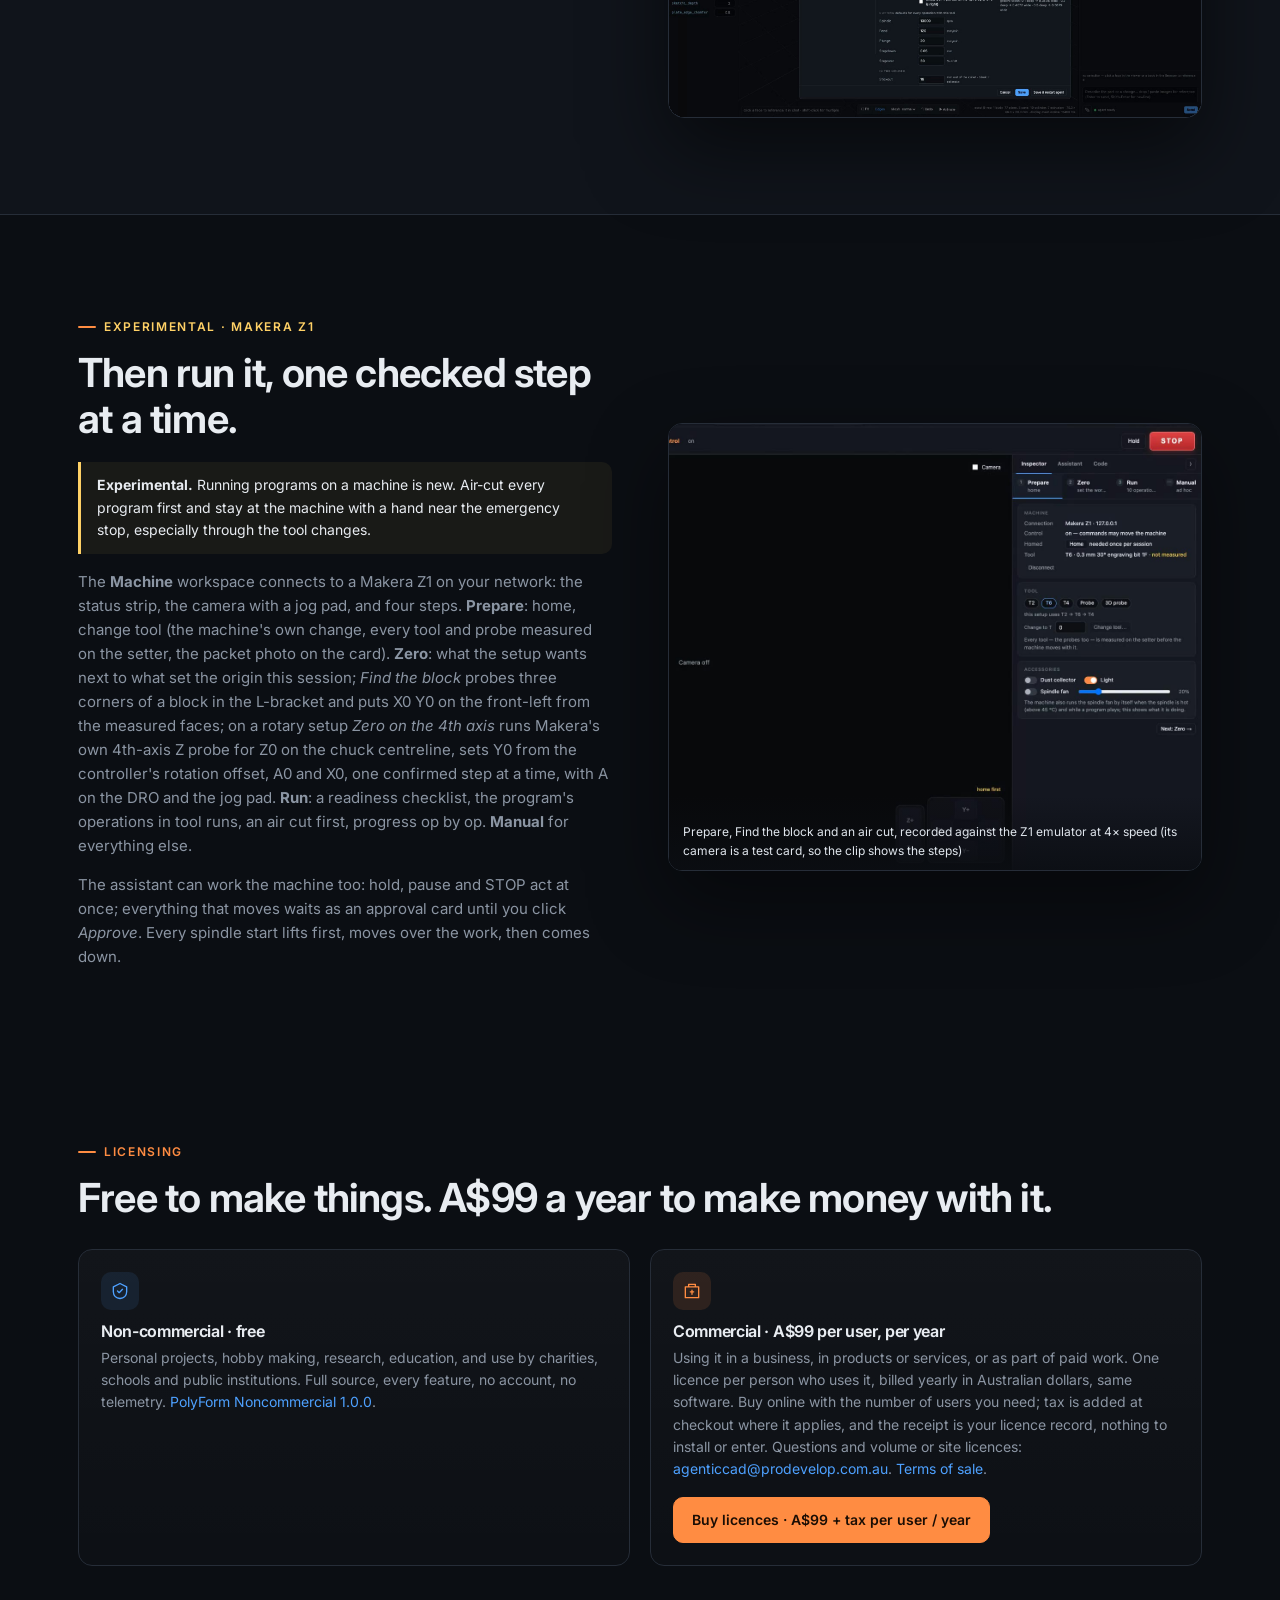
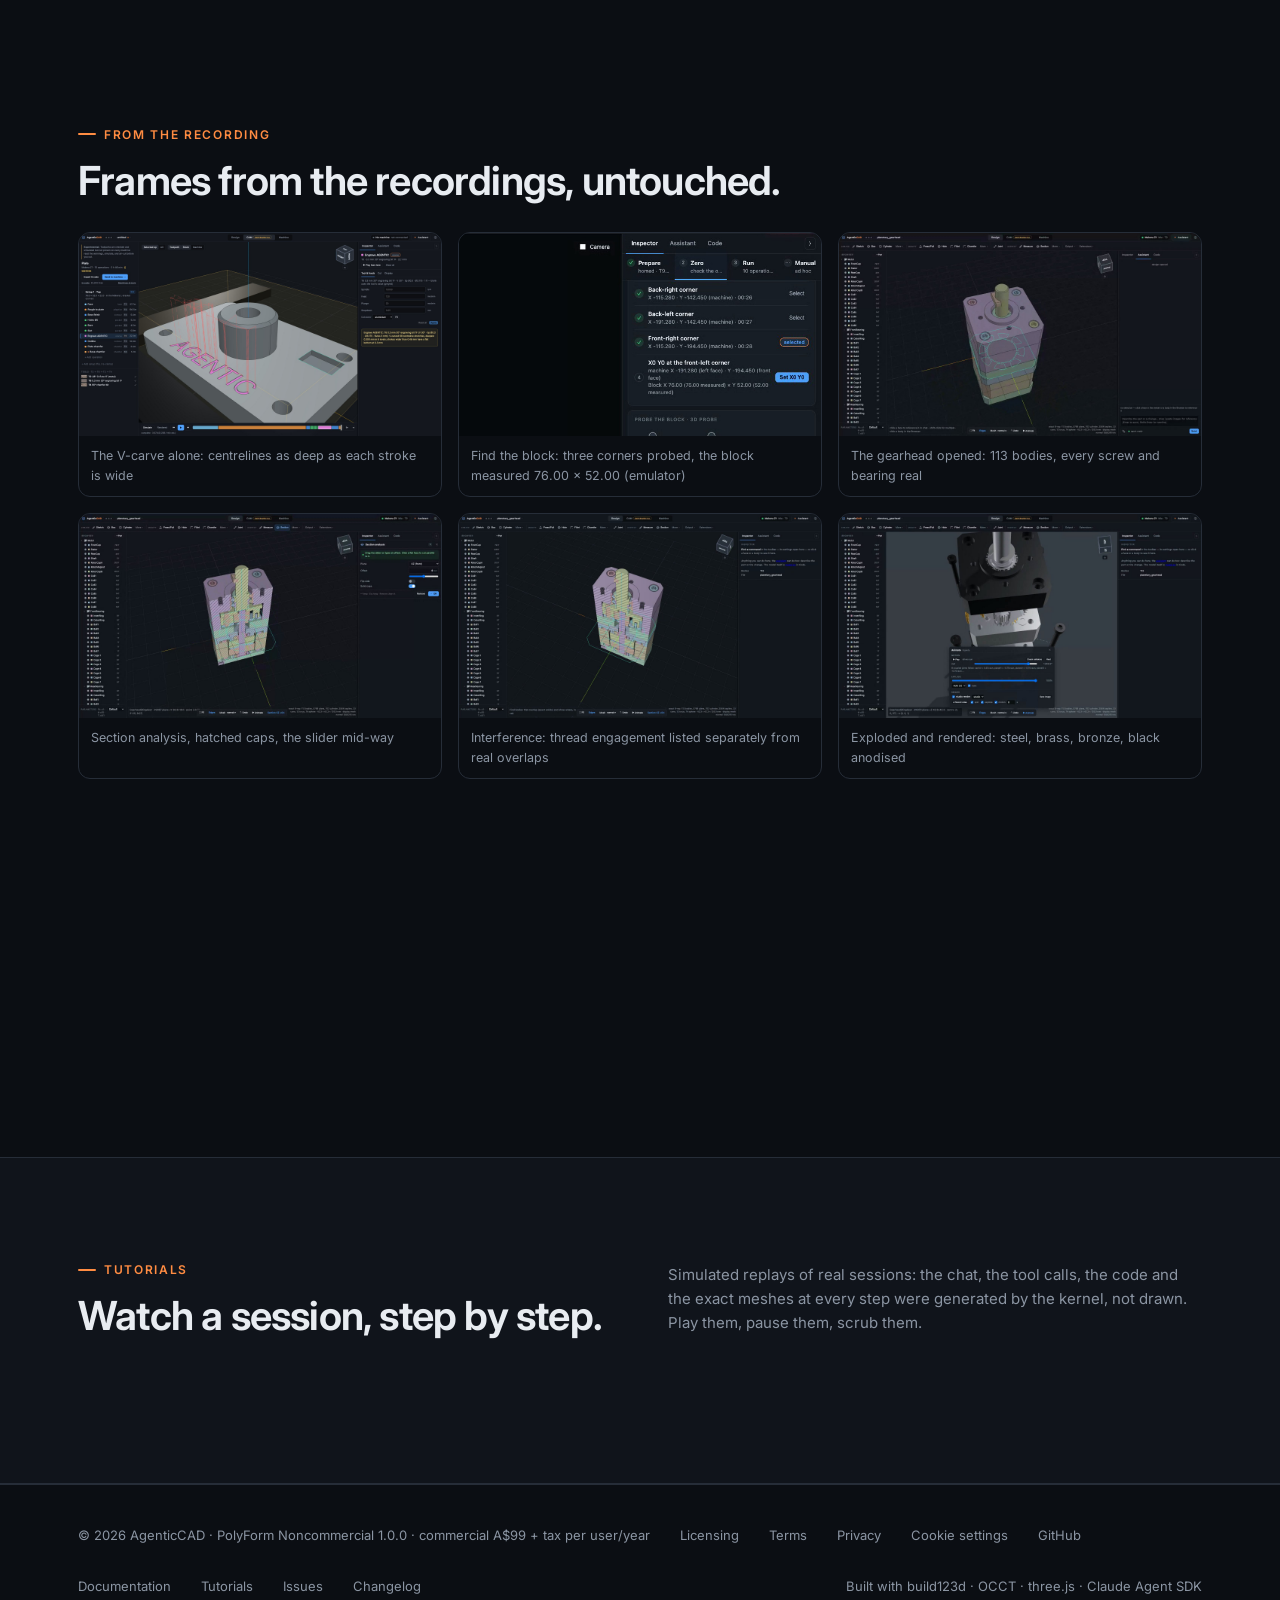
==== commit 1a3acdec: "1.1.1 wording: programs change tools again; stay at the machine through the changes Co-Authored-By: " ====
--- a/index.html
+++ b/index.html
@@ -320,7 +320,7 @@
       <div>
         <div class="eyebrow" style="color:var(--yellow)">Experimental · Makera Z1</div>
         <h2>Then run it, one checked step at a time.</h2>
-        <div class="callout warn" style="margin:0 0 16px"><b>Experimental.</b> Running programs on a machine is new. Air-cut every program first, run one tool at a time, and stay at the machine with a hand near the emergency stop.</div>
+        <div class="callout warn" style="margin:0 0 16px"><b>Experimental.</b> Running programs on a machine is new. Air-cut every program first and stay at the machine with a hand near the emergency stop, especially through the tool changes.</div>
         <p class="muted">The <b>Machine</b> workspace connects to a Makera Z1 on your network: the status strip, the camera with a jog pad, and four steps. <b>Prepare</b>: home, change tool (the machine's own change, every tool and probe measured on the setter, the packet photo on the card). <b>Zero</b>: what the setup wants next to what set the origin this session; <i>Find the block</i> probes three corners of a block in the L-bracket and puts X0 Y0 on the front-left from the measured faces; on a rotary setup <i>Zero on the 4th axis</i> runs Makera's own 4th-axis Z probe for Z0 on the chuck centreline, sets Y0 from the controller's rotation offset, A0 and X0, one confirmed step at a time, with A on the DRO and the jog pad. <b>Run</b>: a readiness checklist, the program's operations in tool runs, an air cut first, progress op by op. <b>Manual</b> for everything else.</p>
         <p class="muted">The assistant can work the machine too: hold, pause and STOP act at once; everything that moves waits as an approval card until you click <i>Approve</i>. Every spindle start lifts first, moves over the work, then comes down.</p>
       </div>
